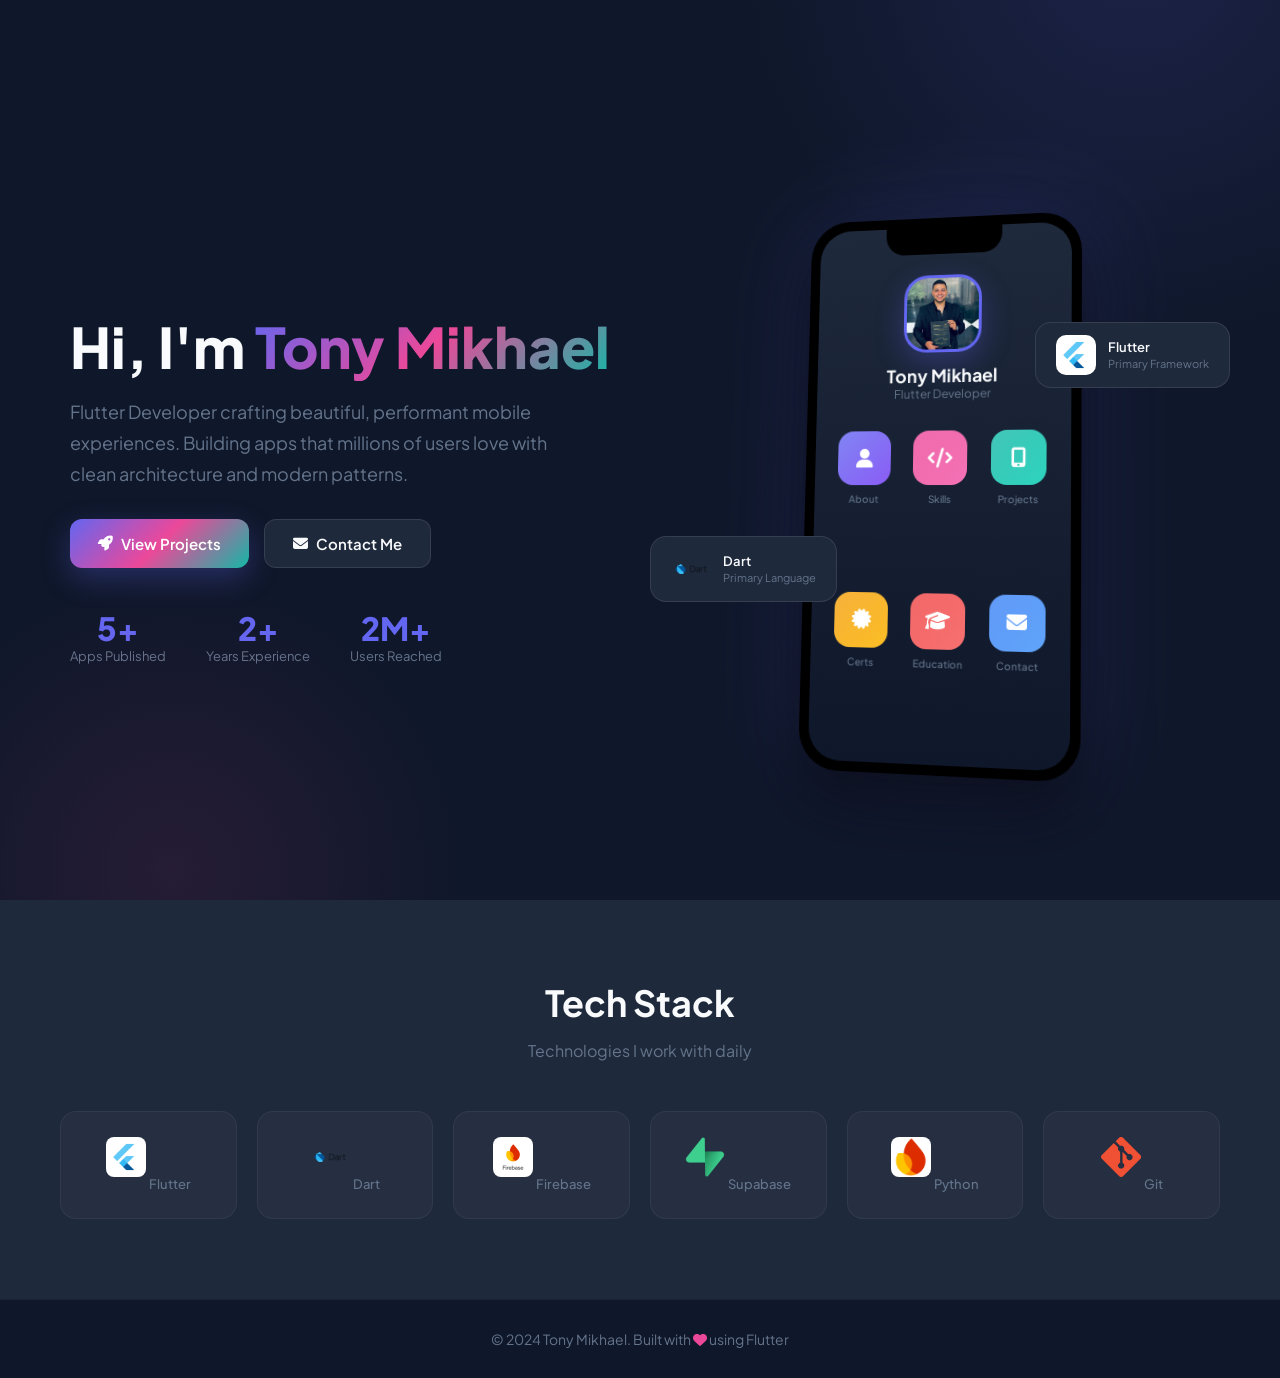
==== index.html @ 9cd6986a "redesign the portfilio" ====
<!DOCTYPE html>
<html lang="en">

<head>
  <meta charset="UTF-8">
  <meta name="viewport" content="width=device-width, initial-scale=1.0">
  <title>Tony Mikhael | Flutter Developer</title>
  <link href="https://fonts.googleapis.com/css2?family=Plus+Jakarta+Sans:wght@300;400;500;600;700;800&display=swap"
    rel="stylesheet">
  <link rel="stylesheet" href="https://cdnjs.cloudflare.com/ajax/libs/font-awesome/6.5.1/css/all.min.css">
  <style>
    :root {
      --primary: #6366F1;
      --primary-dark: #4F46E5;
      --secondary: #EC4899;
      --accent: #14B8A6;
      --dark: #0F172A;
      --dark-light: #1E293B;
      --gray: #64748B;
      --light: #F8FAFC;
      --gradient: linear-gradient(135deg, #6366F1 0%, #EC4899 50%, #14B8A6 100%);
    }

    * {
      margin: 0;
      padding: 0;
      box-sizing: border-box;
    }

    body {
      font-family: 'Plus Jakarta Sans', sans-serif;
      background: var(--dark);
      color: var(--light);
      min-height: 100vh;
      overflow-x: hidden;
    }

    .container {
      max-width: 1200px;
      margin: 0 auto;
      padding: 0 20px;
    }

    /* Header - Completely hidden */
    header {
      display: none;
    }

    .hero {
      padding-top: 40px;
      min-height: 100vh;
    }

    header .container {
      display: flex;
      justify-content: space-between;
      align-items: center;
    }

    .logo {
      font-size: 20px;
      font-weight: 800;
      background: var(--gradient);
      -webkit-background-clip: text;
      -webkit-text-fill-color: transparent;
      background-clip: text;
    }

    nav {
      display: flex;
      gap: 30px;
    }

    nav a {
      color: var(--gray);
      text-decoration: none;
      font-weight: 500;
      font-size: 14px;
      transition: color 0.3s;
      padding: 8px 0;
      position: relative;
    }

    nav a::after {
      content: '';
      position: absolute;
      bottom: 0;
      left: 0;
      width: 0;
      height: 2px;
      background: var(--gradient);
      transition: width 0.3s;
    }

    nav a:hover,
    nav a.active {
      color: var(--light);
    }

    nav a:hover::after,
    nav a.active::after {
      width: 100%;
    }

    /* Hero Section */
    .hero {
      min-height: 100vh;
      display: flex;
      align-items: center;
      padding-top: 80px;
      position: relative;
      overflow: hidden;
    }

    .hero::before {
      content: '';
      position: absolute;
      top: -50%;
      right: -20%;
      width: 800px;
      height: 800px;
      background: radial-gradient(circle, rgba(99, 102, 241, 0.15) 0%, transparent 70%);
      border-radius: 50%;
    }

    .hero::after {
      content: '';
      position: absolute;
      bottom: -30%;
      left: -10%;
      width: 600px;
      height: 600px;
      background: radial-gradient(circle, rgba(236, 72, 153, 0.1) 0%, transparent 70%);
      border-radius: 50%;
    }

    .hero-content {
      display: grid;
      grid-template-columns: 1fr 1fr;
      gap: 60px;
      align-items: center;
    }

    /* Desktop: side by side layout */
    @media (min-width: 1025px) {
      .hero-content {
        grid-template-columns: 1fr 1fr;
      }
    }

    /* Mobile/Tablet: stacked layout */
    @media (max-width: 1024px) {
      .hero-content {
        grid-template-columns: 1fr;
        text-align: center;
      }

      .hero-text p {
        margin: 0 auto 30px;
      }

      .hero-buttons {
        justify-content: center;
      }

      .hero-stats {
        justify-content: center;
      }

      .hero-text h1 {
        font-size: 28px;
      }

      .hero-text p {
        font-size: 14px;
      }

      .tech-grid {
        grid-template-columns: repeat(3, 1fr);
        gap: 10px;
      }

      .tech-item {
        padding: 15px;
      }

      .tech-item img {
        width: 30px !important;
        height: 30px !important;
      }

      .tech-item i {
        font-size: 24px;
      }

      .tech-item span {
        font-size: 11px;
      }

      .hero-phone {
        margin-top: 30px;
        display: flex;
        justify-content: center;
      }

      .phone-mockup {
        width: 220px;
        height: 440px;
        border-radius: 30px;
        transform: none;
      }

      .phone-screen {
        border-radius: 22px;
      }

      .phone-avatar {
        width: 55px;
        height: 55px;
        border-radius: 16px;
      }

      .phone-name {
        font-size: 14px;
      }

      .phone-title {
        font-size: 10px;
      }

      .app-icon {
        width: 45px;
        height: 45px;
        font-size: 16px;
        border-radius: 12px;
      }

      .app-label {
        font-size: 9px;
      }

      .hero-stats {
        gap: 15px;
      }

      .stat-number {
        font-size: 20px;
      }

      .stat-label {
        font-size: 10px;
      }
    }

    /* Extra small screens */
    @media (max-width: 480px) {
      .tech-grid {
        grid-template-columns: repeat(2, 1fr);
        gap: 8px;
      }

      .tech-item {
        padding: 10px;
      }

      .tech-item img {
        width: 25px !important;
        height: 25px !important;
      }

      .tech-item span {
        font-size: 10px;
      }
    }

    .hero-text h1 {
      font-size: 56px;
      font-weight: 800;
      line-height: 1.1;
      margin-bottom: 20px;
    }

    .hero-text h1 span {
      background: var(--gradient);
      -webkit-background-clip: text;
      -webkit-text-fill-color: transparent;
      background-clip: text;
    }

    .hero-text p {
      font-size: 18px;
      color: var(--gray);
      line-height: 1.7;
      margin-bottom: 30px;
      max-width: 500px;
    }

    .hero-buttons {
      display: flex;
      gap: 15px;
      margin-bottom: 40px;
    }

    .btn {
      padding: 14px 28px;
      border-radius: 12px;
      font-weight: 600;
      font-size: 15px;
      text-decoration: none;
      transition: all 0.3s;
      display: inline-flex;
      align-items: center;
      gap: 8px;
    }

    .btn-primary {
      background: var(--gradient);
      color: white;
      box-shadow: 0 10px 30px rgba(99, 102, 241, 0.3);
    }

    .btn-primary:hover {
      transform: translateY(-2px);
      box-shadow: 0 15px 40px rgba(99, 102, 241, 0.4);
    }

    .btn-secondary {
      background: var(--dark-light);
      color: var(--light);
      border: 1px solid rgba(255, 255, 255, 0.1);
    }

    .btn-secondary:hover {
      border-color: var(--primary);
    }

    .hero-stats {
      display: flex;
      gap: 40px;
    }

    .stat {
      text-align: center;
    }

    .stat-number {
      font-size: 32px;
      font-weight: 800;
      color: var(--primary);
    }

    .stat-label {
      font-size: 13px;
      color: var(--gray);
    }

    /* Phone Preview - show on all screens */
    .hero-phone {
      display: flex;
      justify-content: center;
      align-items: center;
      position: relative;
    }

    .phone-mockup {
      width: 280px;
      height: 560px;
      background: #000;
      border-radius: 40px;
      padding: 10px;
      box-shadow: 0 30px 60px rgba(0, 0, 0, 0.5), 0 0 100px rgba(99, 102, 241, 0.2);
      position: relative;
      transform: perspective(1000px) rotateY(-10deg) rotateX(5deg);
      transition: transform 0.5s;
      z-index: 10;
    }

    .phone-mockup:hover {
      transform: perspective(1000px) rotateY(0deg) rotateX(0deg);
    }

    .phone-screen {
      width: 100%;
      height: 100%;
      background: linear-gradient(180deg, #1E293B 0%, #0F172A 100%);
      border-radius: 32px;
      overflow: hidden;
      position: relative;
    }

    .phone-notch {
      position: absolute;
      top: 0;
      left: 50%;
      transform: translateX(-50%);
      width: 120px;
      height: 28px;
      background: #000;
      border-radius: 0 0 20px 20px;
      z-index: 10;
    }

    .phone-content {
      padding: 50px 20px 20px;
      height: 100%;
      display: flex;
      flex-direction: column;
    }

    .phone-profile {
      text-align: center;
      margin-bottom: 30px;
    }

    .phone-avatar {
      width: 80px;
      height: 80px;
      border-radius: 24px;
      background: url('assets/tony.jpg') center/cover;
      margin: 0 auto 12px;
      border: 3px solid var(--primary);
      box-shadow: 0 10px 30px rgba(99, 102, 241, 0.3);
    }

    .phone-name {
      font-size: 18px;
      font-weight: 700;
    }

    .phone-title {
      font-size: 12px;
      color: var(--gray);
    }

    .phone-apps {
      display: grid;
      grid-template-columns: repeat(3, 1fr);
      gap: 15px;
      flex: 1;
    }

    .phone-app {
      display: flex;
      flex-direction: column;
      align-items: center;
      gap: 8px;
      cursor: pointer;
      transition: transform 0.2s;
      text-decoration: none;
      touch-action: manipulation;
      -webkit-tap-highlight-color: transparent;
    }

    .phone-app:hover {
      transform: scale(1.1);
    }

    .phone-app:active {
      transform: scale(0.9);
    }

    .app-icon {
      width: 55px;
      height: 55px;
      border-radius: 16px;
      display: flex;
      align-items: center;
      justify-content: center;
      font-size: 20px;
      color: white;
      position: relative;
    }

    .app-icon::after {
      content: '';
      position: absolute;
      inset: 0;
      border-radius: 16px;
      background: linear-gradient(135deg, rgba(255, 255, 255, 0.2) 0%, transparent 100%);
    }

    .app-icon.about {
      background: linear-gradient(135deg, #6366F1, #8B5CF6);
    }

    .app-icon.skills {
      background: linear-gradient(135deg, #EC4899, #F472B6);
    }

    .app-icon.projects {
      background: linear-gradient(135deg, #14B8A6, #2DD4BF);
    }

    .app-icon.certs {
      background: linear-gradient(135deg, #F59E0B, #FBBF24);
    }

    .app-icon.education {
      background: linear-gradient(135deg, #EF4444, #F87171);
    }

    .app-icon.contact {
      background: linear-gradient(135deg, #3B82F6, #60A5FA);
    }

    .app-label {
      font-size: 10px;
      color: var(--gray);
      font-weight: 500;
    }

    /* Floating Elements */
    .float-element {
      position: absolute;
      background: var(--dark-light);
      border: 1px solid rgba(255, 255, 255, 0.1);
      border-radius: 16px;
      padding: 12px 20px;
      display: flex;
      align-items: center;
      gap: 12px;
      animation: float 3s ease-in-out infinite;
      z-index: 20;
    }

    .float-1 {
      top: 20%;
      right: -20px;
      animation-delay: 0s;
    }

    .float-2 {
      bottom: 30%;
      left: -20px;
      animation-delay: 1s;
    }

    .float-icon {
      width: 40px;
      height: 40px;
      border-radius: 10px;
      display: flex;
      align-items: center;
      justify-content: center;
      font-size: 18px;
    }

    .float-icon.flutter {
      background: linear-gradient(135deg, #02569B, #0175C2);
    }

    .float-icon.dart {
      background: linear-gradient(135deg, #0175C2, #13B9FD);
    }

    .float-text {
      font-size: 13px;
    }

    .float-text strong {
      display: block;
      font-weight: 600;
    }

    .float-text span {
      font-size: 11px;
      color: var(--gray);
    }

    @keyframes float {

      0%,
      100% {
        transform: translateY(0);
      }

      50% {
        transform: translateY(-10px);
      }
    }

    /* Tech Stack Section */
    .tech-stack {
      padding: 80px 0;
      background: var(--dark-light);
    }

    .section-header {
      text-align: center;
      margin-bottom: 50px;
    }

    .section-header h2 {
      font-size: 36px;
      font-weight: 700;
      margin-bottom: 15px;
    }

    .section-header p {
      color: var(--gray);
      font-size: 16px;
    }

    .tech-grid {
      display: grid;
      grid-template-columns: repeat(6, 1fr);
      gap: 20px;
    }

    /* Responsive tech grid */
    @media (max-width: 1024px) {
      .tech-grid {
        grid-template-columns: repeat(3, 1fr);
        gap: 15px;
      }
    }

    @media (max-width: 480px) {
      .tech-grid {
        grid-template-columns: repeat(2, 1fr);
        gap: 10px;
      }
    }

    .tech-item {
      background: rgba(255, 255, 255, 0.03);
      border: 1px solid rgba(255, 255, 255, 0.05);
      border-radius: 16px;
      padding: 25px;
      text-align: center;
      transition: all 0.3s;
    }

    .tech-item:hover {
      background: rgba(255, 255, 255, 0.08);
      transform: translateY(-5px);
      border-color: var(--primary);
    }

    .tech-item i {
      font-size: 36px;
      margin-bottom: 12px;
    }

    .tech-item span {
      font-size: 13px;
      font-weight: 500;
      color: var(--gray);
    }

    .tech-item .fa-flutter {
      color: #02569B;
    }

    .tech-item .fa-dart {
      color: #0175C2;
    }

    .tech-item .fa-fire {
      color: #FFA000;
    }

    .tech-item .fa-python {
      color: #3776AB;
    }

    .tech-item .fa-node {
      color: #339933;
    }

    .tech-item .fa-database {
      color: #3ECF8E;
    }

    /* Footer */
    footer {
      padding: 30px 0;
      border-top: 1px solid rgba(255, 255, 255, 0.05);
      text-align: center;
    }

    footer p {
      color: var(--gray);
      font-size: 14px;
    }

    footer a {
      color: var(--primary);
      text-decoration: none;
    }
  </style>
</head>

<body>

  <section class="hero" id="home">
    <div class="container">
      <div class="hero-content">
        <div class="hero-text">
          <h1>Hi, I'm <span>Tony Mikhael</span></h1>
          <p>Flutter Developer crafting beautiful, performant mobile experiences. Building apps that millions of users
            love with clean architecture and modern patterns.</p>
          <div class="hero-buttons">
            <a href="projects.html" class="btn btn-primary">
              <i class="fas fa-rocket"></i> View Projects
            </a>
            <a href="contact.html" class="btn btn-secondary">
              <i class="fas fa-envelope"></i> Contact Me
            </a>
          </div>
          <div class="hero-stats">
            <div class="stat">
              <div class="stat-number">5+</div>
              <div class="stat-label">Apps Published</div>
            </div>
            <div class="stat">
              <div class="stat-number">2+</div>
              <div class="stat-label">Years Experience</div>
            </div>
            <div class="stat">
              <div class="stat-number">2M+</div>
              <div class="stat-label">Users Reached</div>
            </div>
          </div>
        </div>

        <div class="hero-phone">
          <div class="phone-mockup">
            <div class="phone-screen">
              <div class="phone-notch"></div>
              <div class="phone-content">
                <div class="phone-profile">
                  <div class="phone-avatar"></div>
                  <div class="phone-name">Tony Mikhael</div>
                  <div class="phone-title">Flutter Developer</div>
                </div>
                <div class="phone-apps">
                  <a href="about.html" class="phone-app">
                    <div class="app-icon about"><i class="fas fa-user"></i></div>
                    <span class="app-label">About</span>
                  </a>
                  <a href="skills.html" class="phone-app">
                    <div class="app-icon skills"><i class="fas fa-code"></i></div>
                    <span class="app-label">Skills</span>
                  </a>
                  <a href="projects.html" class="phone-app">
                    <div class="app-icon projects"><i class="fas fa-mobile-alt"></i></div>
                    <span class="app-label">Projects</span>
                  </a>
                  <a href="certifications.html" class="phone-app">
                    <div class="app-icon certs"><i class="fas fa-certificate"></i></div>
                    <span class="app-label">Certs</span>
                  </a>
                  <a href="education.html" class="phone-app">
                    <div class="app-icon education"><i class="fas fa-graduation-cap"></i></div>
                    <span class="app-label">Education</span>
                  </a>
                  <a href="contact.html" class="phone-app">
                    <div class="app-icon contact"><i class="fas fa-envelope"></i></div>
                    <span class="app-label">Contact</span>
                  </a>
                </div>
              </div>
            </div>
          </div>

          <div class="float-element float-1">
            <img src="assets/flutter.jpg" alt="Flutter" style="width: 40px; height: 40px; border-radius: 10px; object-fit: contain;">
            <div class="float-text">
              <strong>Flutter</strong>
              <span>Primary Framework</span>
            </div>
          </div>

          <div class="float-element float-2">
            <img src="assets/dart.png" alt="Dart" style="width: 40px; height: 40px; border-radius: 10px; object-fit: contain;">
            <div class="float-text">
              <strong>Dart</strong>
              <span>Primary Language</span>
            </div>
          </div>
        </div>
      </div>
    </div>
  </section>

  <section class="tech-stack" id="skills">
    <div class="container">
      <div class="section-header">
        <h2>Tech Stack</h2>
        <p>Technologies I work with daily</p>
      </div>
      <div class="tech-grid">
        <div class="tech-item">
          <img src="assets/flutter.jpg" alt="Flutter" style="width: 40px; height: 40px; margin-bottom: 12px; border-radius: 8px; object-fit: contain;">
          <span>Flutter</span>
        </div>
        <div class="tech-item">
          <img src="assets/dart.png" alt="Dart" style="width: 40px; height: 40px; margin-bottom: 12px; border-radius: 8px; object-fit: contain;">
          <span>Dart</span>
        </div>
        <div class="tech-item">
          <img src="assets/firebase.png" alt="Firebase" style="width: 40px; height: 40px; margin-bottom: 12px; border-radius: 8px; object-fit: contain;">
          <span>Firebase</span>
        </div>
        <div class="tech-item">
          <img src="assets/supabase.png" alt="Supabase" style="width: 40px; height: 40px; margin-bottom: 12px; border-radius: 8px; object-fit: contain;">
          <span>Supabase</span>
        </div>
        <div class="tech-item">
          <img src="assets/images.png" alt="Python" style="width: 40px; height: 40px; margin-bottom: 12px; border-radius: 8px; object-fit: contain;">
          <span>Python</span>
        </div>
        <div class="tech-item">
          <img src="assets/git.png" alt="Git" style="width: 40px; height: 40px; margin-bottom: 12px; border-radius: 8px; object-fit: contain;">
          <span>Git</span>
        </div>
      </div>
    </div>
  </section>

  <footer>
    <div class="container">
      <p>© 2024 Tony Mikhael. Built with <i class="fas fa-heart" style="color: var(--secondary);"></i> using Flutter</p>
    </div>
  </footer>

  <script>
    // Smooth scroll for nav links
    document.querySelectorAll('nav a').forEach(link => {
      link.addEventListener('click', function (e) {
        e.preventDefault();
        const target = document.querySelector(this.getAttribute('href'));
        if (target) {
          target.scrollIntoView({ behavior: 'smooth', block: 'start' });
        }
      });
    });

    // Update active nav on scroll
    const sections = document.querySelectorAll('section[id]');
    window.addEventListener('scroll', () => {
      let current = '';
      sections.forEach(section => {
        const sectionTop = section.offsetTop;
        if (scrollY >= sectionTop - 100) {
          current = section.getAttribute('id');
        }
      });
      document.querySelectorAll('nav a').forEach(link => {
        link.classList.remove('active');
        if (link.getAttribute('href') === '#' + current) {
          link.classList.add('active');
        }
      });
    });

    // Mobile Navigation
    const menuToggle = document.querySelector('.menu-toggle');
    const mobileNav = document.getElementById('mobileNav');
    const mobileNavClose = document.getElementById('mobileNavClose');
    const mobileNavLinks = document.querySelectorAll('.mobile-nav a');

    menuToggle.addEventListener('click', () => {
      mobileNav.classList.add('active');
      document.body.style.overflow = 'hidden';
    });

    mobileNavClose.addEventListener('click', () => {
      mobileNav.classList.remove('active');
      document.body.style.overflow = '';
    });

    mobileNavLinks.forEach(link => {
      link.addEventListener('click', () => {
        mobileNav.classList.remove('active');
        document.body.style.overflow = '';
      });
    });
  </script>
</body>

</html>
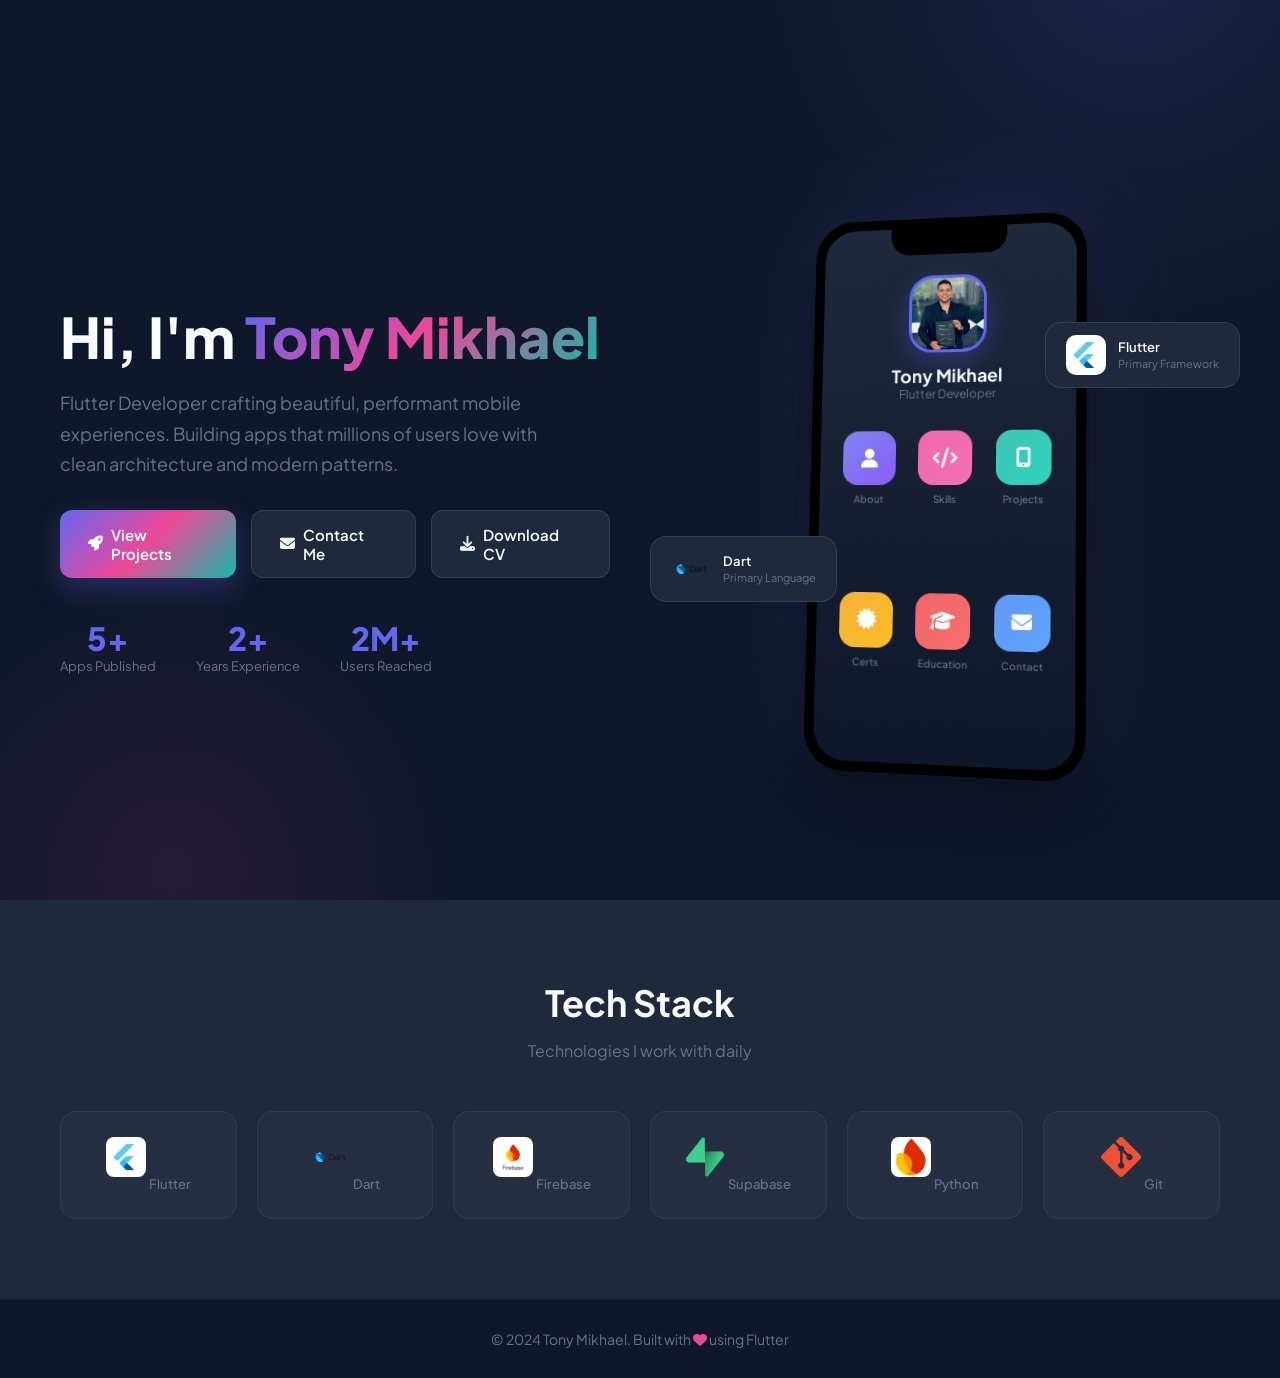
==== commit a8468003: "feat: add Min Wayn project, update CV, and improve layout formatting across pages" ====
--- a/index.html
+++ b/index.html
@@ -706,6 +706,9 @@
             </a>
             <a href="contact.html" class="btn btn-secondary">
               <i class="fas fa-envelope"></i> Contact Me
+            </a>
+            <a href="assets/Tony_mikhael_cv_may2026.pdf" class="btn btn-secondary" download>
+              <i class="fas fa-download"></i> Download CV
             </a>
           </div>
           <div class="hero-stats">
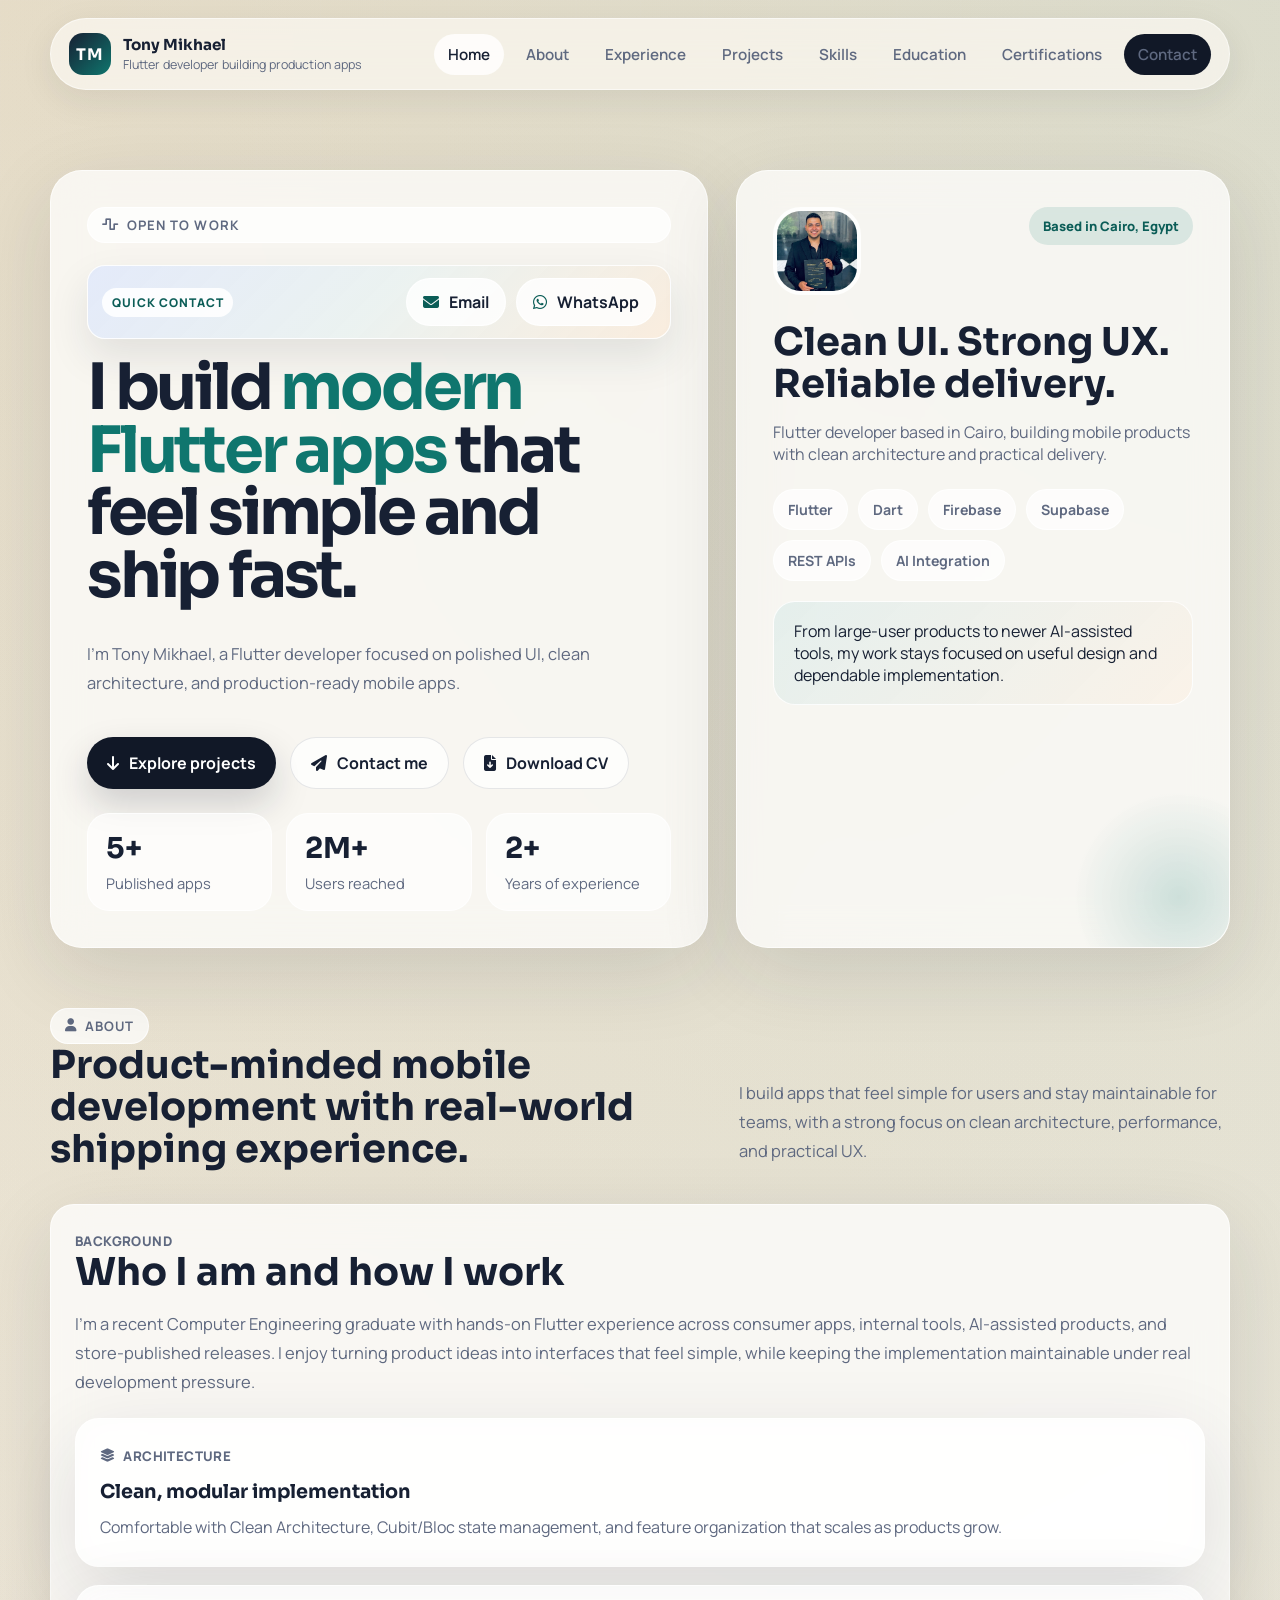
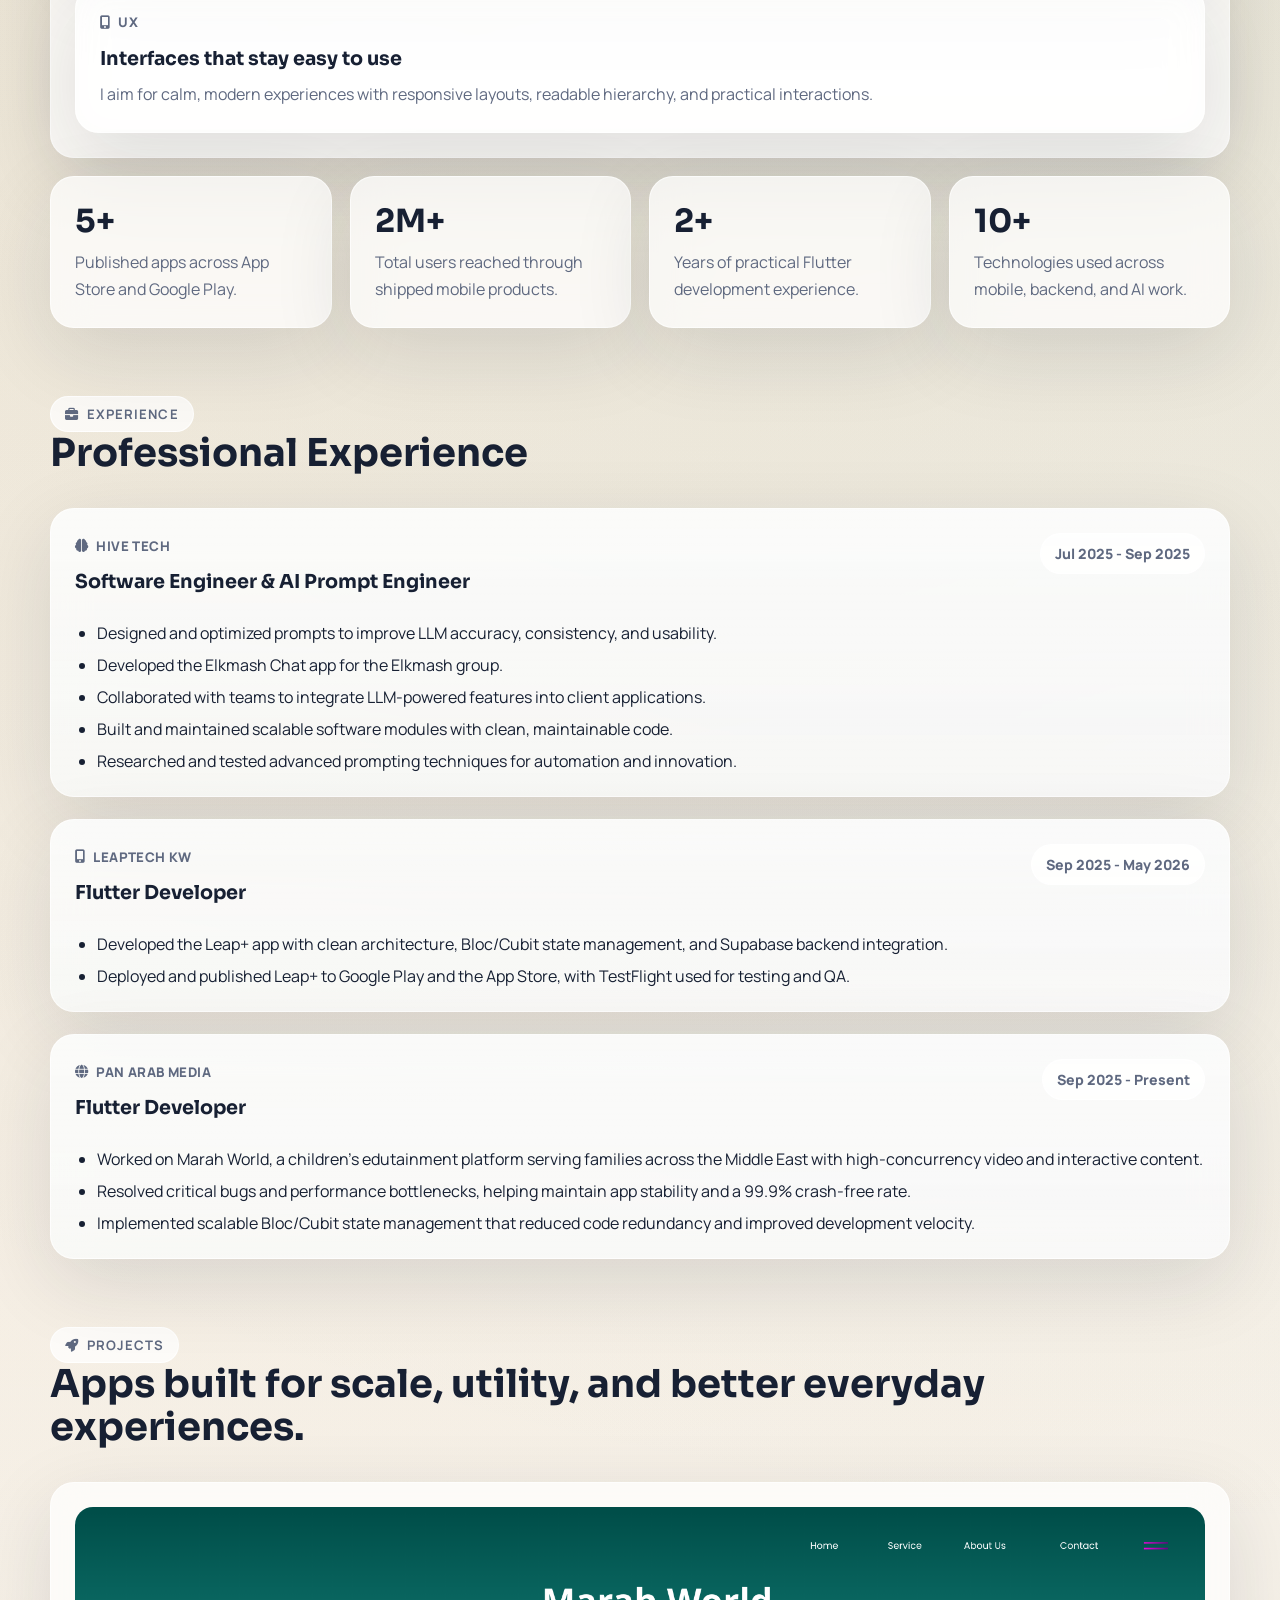
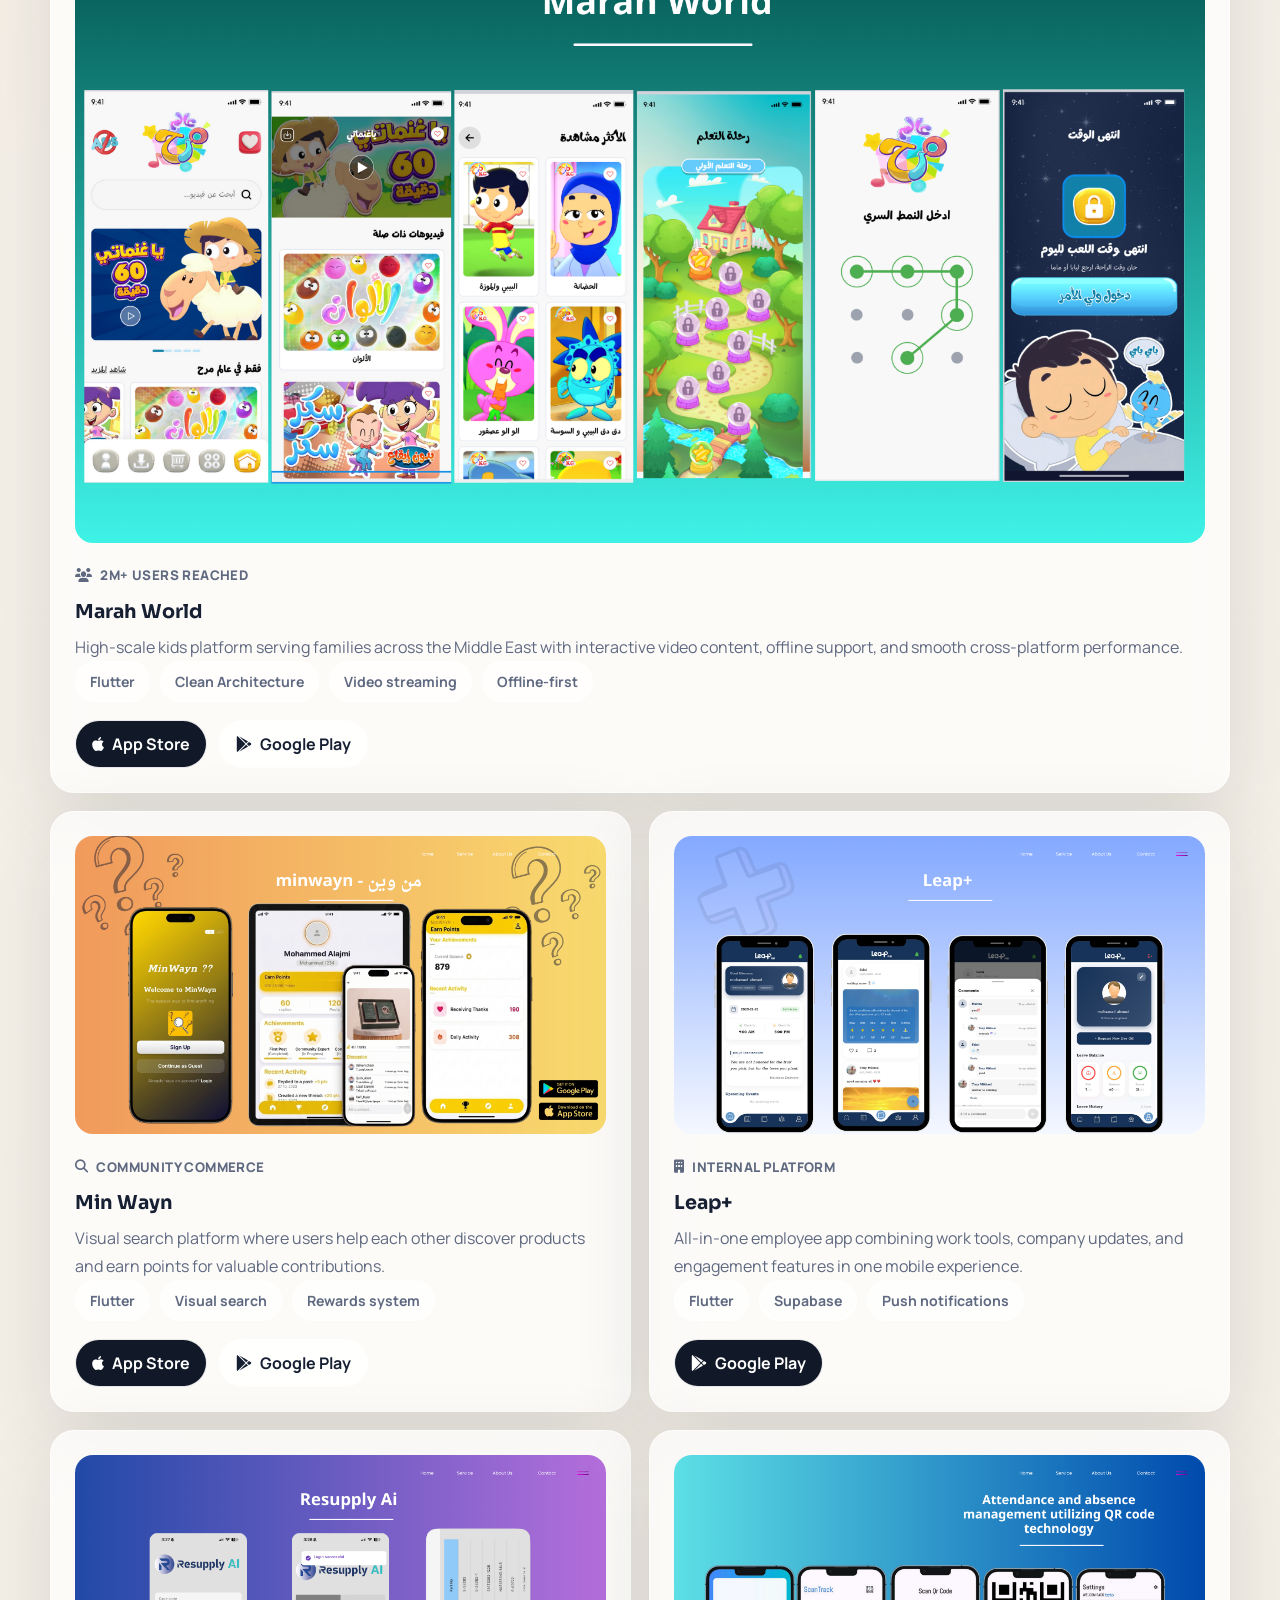
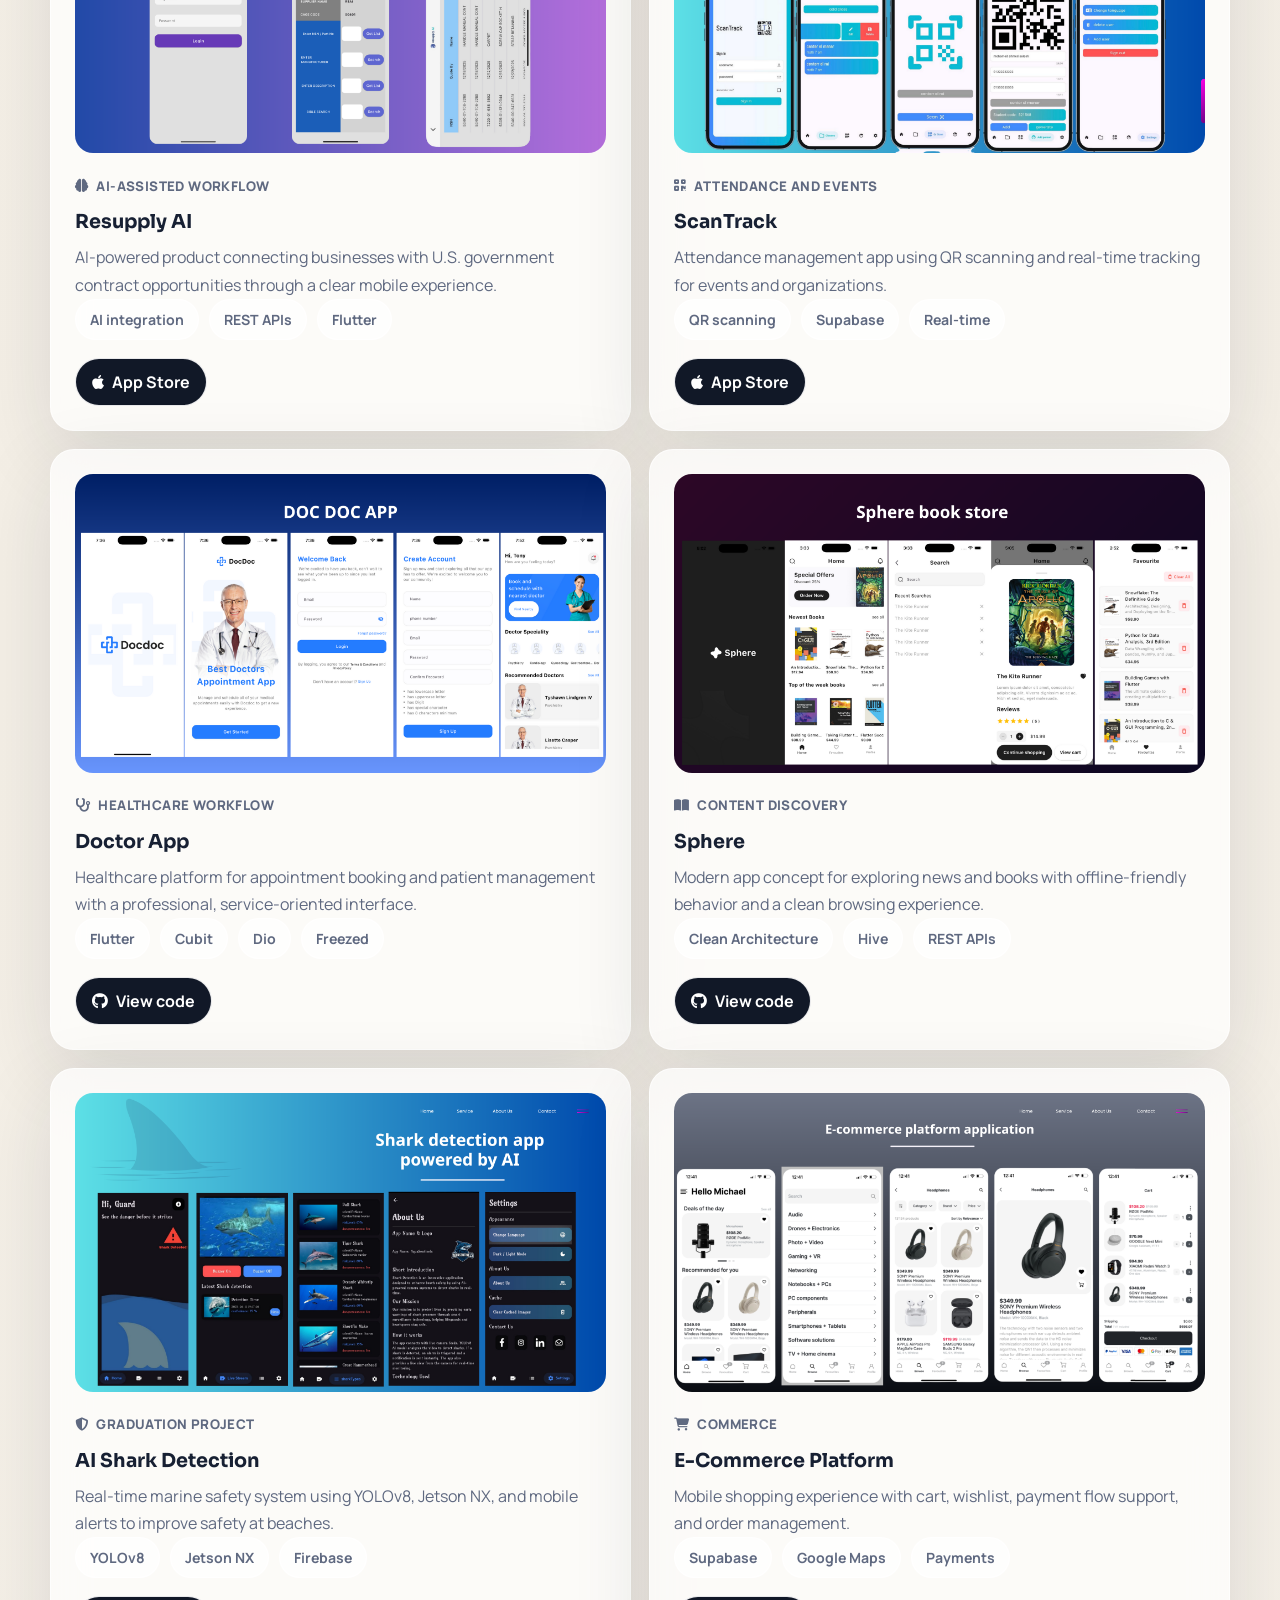
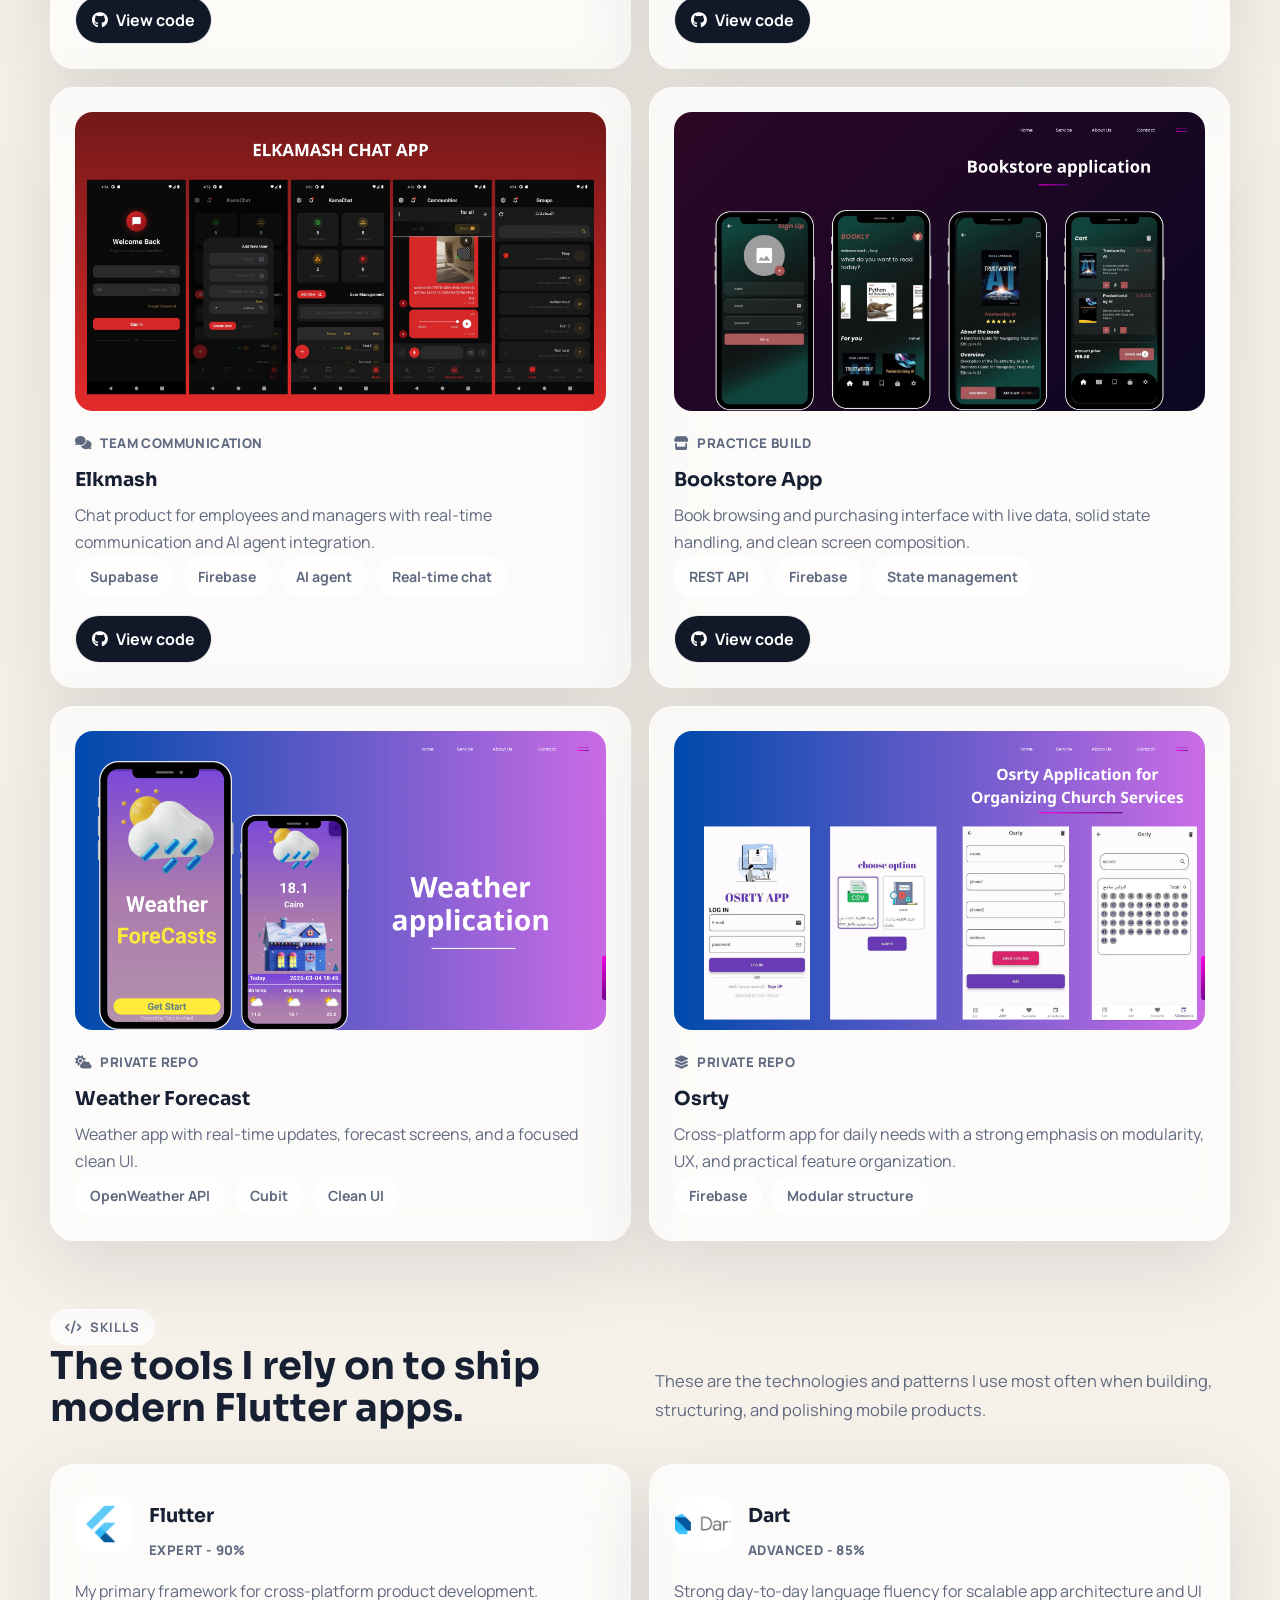
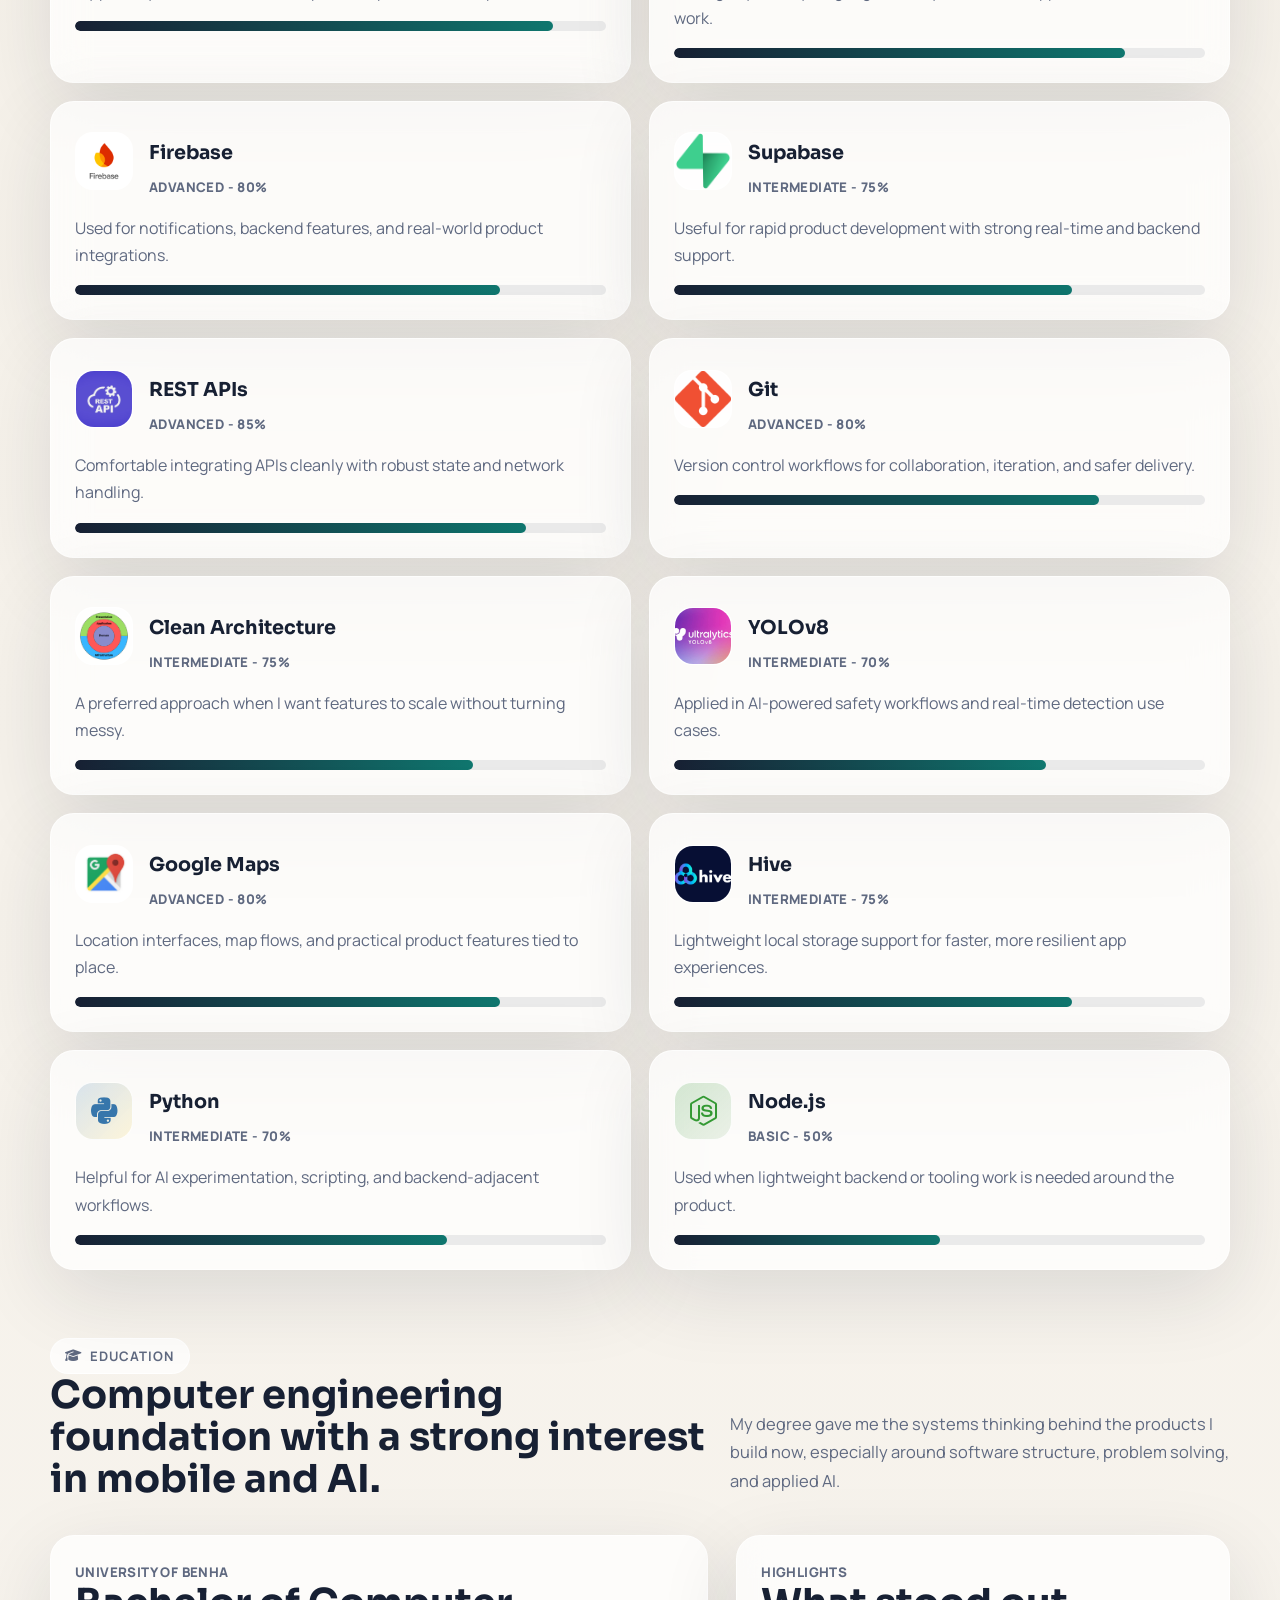
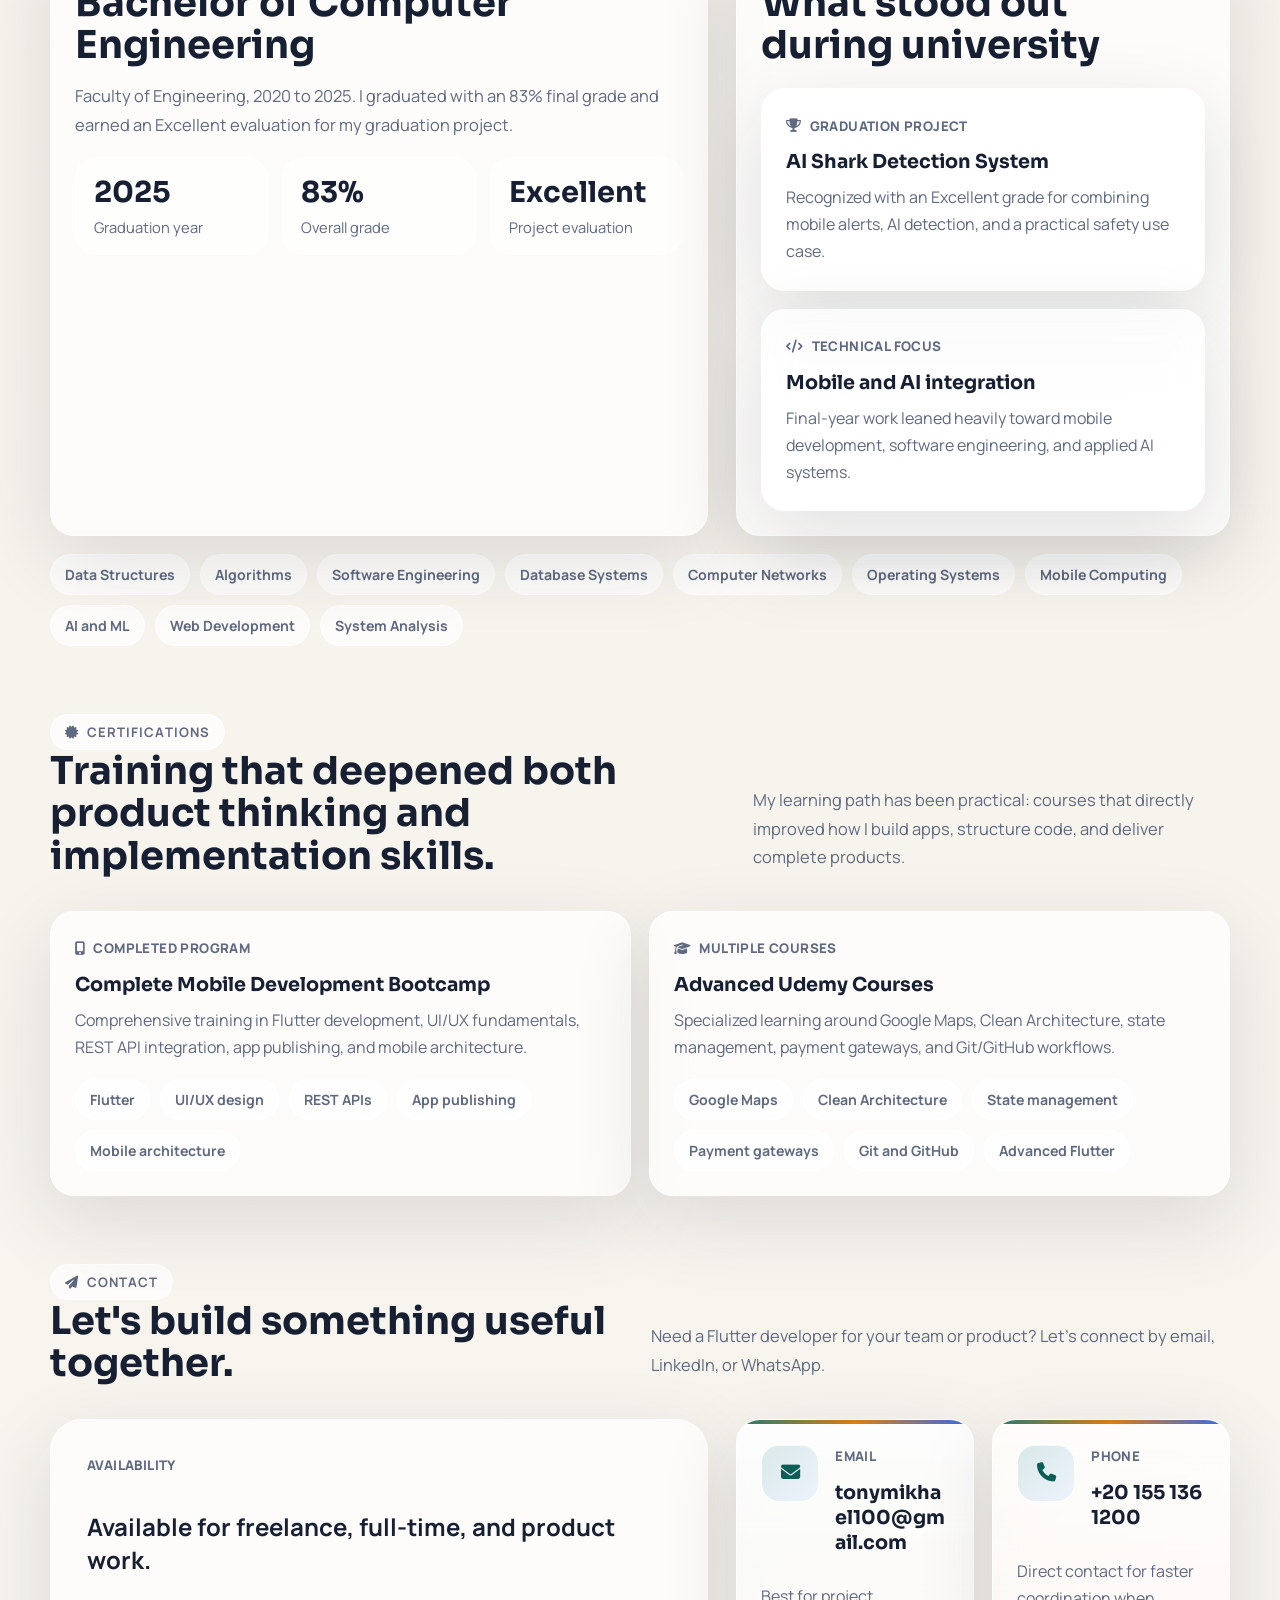
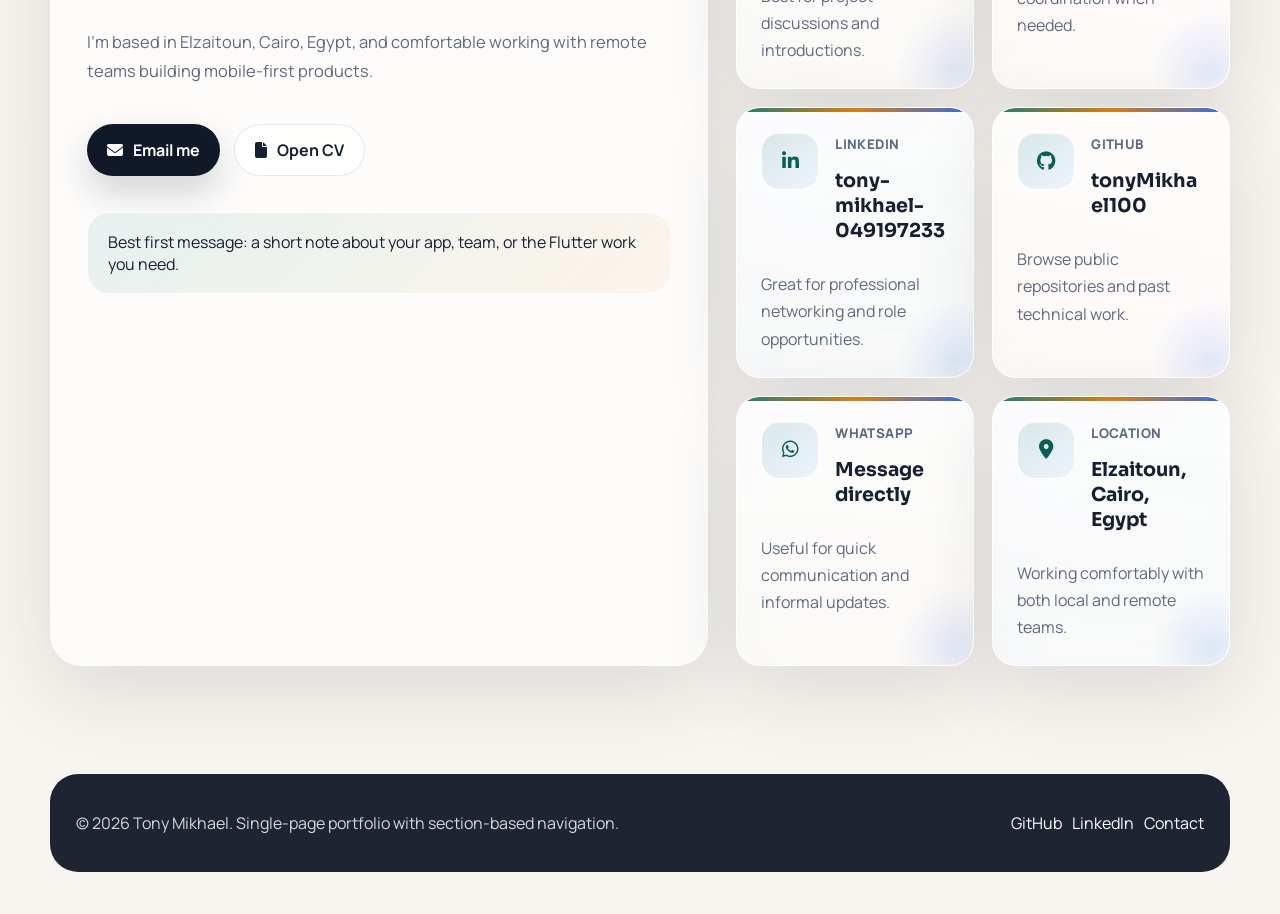
==== commit 755b89dc: "new version of cv 5/6/2026" ====
--- a/index.html
+++ b/index.html
@@ -5,882 +5,773 @@
   <meta charset="UTF-8">
   <meta name="viewport" content="width=device-width, initial-scale=1.0">
   <title>Tony Mikhael | Flutter Developer</title>
-  <link href="https://fonts.googleapis.com/css2?family=Plus+Jakarta+Sans:wght@300;400;500;600;700;800&display=swap"
-    rel="stylesheet">
+  <link rel="preconnect" href="https://fonts.googleapis.com">
+  <link rel="preconnect" href="https://fonts.gstatic.com" crossorigin>
+  <link href="https://fonts.googleapis.com/css2?family=Manrope:wght@400;500;600;700;800&amp;family=Sora:wght@600;700;800&amp;display=swap" rel="stylesheet">
   <link rel="stylesheet" href="https://cdnjs.cloudflare.com/ajax/libs/font-awesome/6.5.1/css/all.min.css">
-  <style>
-    :root {
-      --primary: #6366F1;
-      --primary-dark: #4F46E5;
-      --secondary: #EC4899;
-      --accent: #14B8A6;
-      --dark: #0F172A;
-      --dark-light: #1E293B;
-      --gray: #64748B;
-      --light: #F8FAFC;
-      --gradient: linear-gradient(135deg, #6366F1 0%, #EC4899 50%, #14B8A6 100%);
-    }
-
-    * {
-      margin: 0;
-      padding: 0;
-      box-sizing: border-box;
-    }
-
-    body {
-      font-family: 'Plus Jakarta Sans', sans-serif;
-      background: var(--dark);
-      color: var(--light);
-      min-height: 100vh;
-      overflow-x: hidden;
-    }
-
-    .container {
-      max-width: 1200px;
-      margin: 0 auto;
-      padding: 0 20px;
-    }
-
-    /* Header - Completely hidden */
-    header {
-      display: none;
-    }
-
-    .hero {
-      padding-top: 40px;
-      min-height: 100vh;
-    }
-
-    header .container {
-      display: flex;
-      justify-content: space-between;
-      align-items: center;
-    }
-
-    .logo {
-      font-size: 20px;
-      font-weight: 800;
-      background: var(--gradient);
-      -webkit-background-clip: text;
-      -webkit-text-fill-color: transparent;
-      background-clip: text;
-    }
-
-    nav {
-      display: flex;
-      gap: 30px;
-    }
-
-    nav a {
-      color: var(--gray);
-      text-decoration: none;
-      font-weight: 500;
-      font-size: 14px;
-      transition: color 0.3s;
-      padding: 8px 0;
-      position: relative;
-    }
-
-    nav a::after {
-      content: '';
-      position: absolute;
-      bottom: 0;
-      left: 0;
-      width: 0;
-      height: 2px;
-      background: var(--gradient);
-      transition: width 0.3s;
-    }
-
-    nav a:hover,
-    nav a.active {
-      color: var(--light);
-    }
-
-    nav a:hover::after,
-    nav a.active::after {
-      width: 100%;
-    }
-
-    /* Hero Section */
-    .hero {
-      min-height: 100vh;
-      display: flex;
-      align-items: center;
-      padding-top: 80px;
-      position: relative;
-      overflow: hidden;
-    }
-
-    .hero::before {
-      content: '';
-      position: absolute;
-      top: -50%;
-      right: -20%;
-      width: 800px;
-      height: 800px;
-      background: radial-gradient(circle, rgba(99, 102, 241, 0.15) 0%, transparent 70%);
-      border-radius: 50%;
-    }
-
-    .hero::after {
-      content: '';
-      position: absolute;
-      bottom: -30%;
-      left: -10%;
-      width: 600px;
-      height: 600px;
-      background: radial-gradient(circle, rgba(236, 72, 153, 0.1) 0%, transparent 70%);
-      border-radius: 50%;
-    }
-
-    .hero-content {
-      display: grid;
-      grid-template-columns: 1fr 1fr;
-      gap: 60px;
-      align-items: center;
-    }
-
-    /* Desktop: side by side layout */
-    @media (min-width: 1025px) {
-      .hero-content {
-        grid-template-columns: 1fr 1fr;
-      }
-    }
-
-    /* Mobile/Tablet: stacked layout */
-    @media (max-width: 1024px) {
-      .hero-content {
-        grid-template-columns: 1fr;
-        text-align: center;
-      }
-
-      .hero-text p {
-        margin: 0 auto 30px;
-      }
-
-      .hero-buttons {
-        justify-content: center;
-      }
-
-      .hero-stats {
-        justify-content: center;
-      }
-
-      .hero-text h1 {
-        font-size: 28px;
-      }
-
-      .hero-text p {
-        font-size: 14px;
-      }
-
-      .tech-grid {
-        grid-template-columns: repeat(3, 1fr);
-        gap: 10px;
-      }
-
-      .tech-item {
-        padding: 15px;
-      }
-
-      .tech-item img {
-        width: 30px !important;
-        height: 30px !important;
-      }
-
-      .tech-item i {
-        font-size: 24px;
-      }
-
-      .tech-item span {
-        font-size: 11px;
-      }
-
-      .hero-phone {
-        margin-top: 30px;
-        display: flex;
-        justify-content: center;
-      }
-
-      .phone-mockup {
-        width: 220px;
-        height: 440px;
-        border-radius: 30px;
-        transform: none;
-      }
-
-      .phone-screen {
-        border-radius: 22px;
-      }
-
-      .phone-avatar {
-        width: 55px;
-        height: 55px;
-        border-radius: 16px;
-      }
-
-      .phone-name {
-        font-size: 14px;
-      }
-
-      .phone-title {
-        font-size: 10px;
-      }
-
-      .app-icon {
-        width: 45px;
-        height: 45px;
-        font-size: 16px;
-        border-radius: 12px;
-      }
-
-      .app-label {
-        font-size: 9px;
-      }
-
-      .hero-stats {
-        gap: 15px;
-      }
-
-      .stat-number {
-        font-size: 20px;
-      }
-
-      .stat-label {
-        font-size: 10px;
-      }
-    }
-
-    /* Extra small screens */
-    @media (max-width: 480px) {
-      .tech-grid {
-        grid-template-columns: repeat(2, 1fr);
-        gap: 8px;
-      }
-
-      .tech-item {
-        padding: 10px;
-      }
-
-      .tech-item img {
-        width: 25px !important;
-        height: 25px !important;
-      }
-
-      .tech-item span {
-        font-size: 10px;
-      }
-    }
-
-    .hero-text h1 {
-      font-size: 56px;
-      font-weight: 800;
-      line-height: 1.1;
-      margin-bottom: 20px;
-    }
-
-    .hero-text h1 span {
-      background: var(--gradient);
-      -webkit-background-clip: text;
-      -webkit-text-fill-color: transparent;
-      background-clip: text;
-    }
-
-    .hero-text p {
-      font-size: 18px;
-      color: var(--gray);
-      line-height: 1.7;
-      margin-bottom: 30px;
-      max-width: 500px;
-    }
-
-    .hero-buttons {
-      display: flex;
-      gap: 15px;
-      margin-bottom: 40px;
-    }
-
-    .btn {
-      padding: 14px 28px;
-      border-radius: 12px;
-      font-weight: 600;
-      font-size: 15px;
-      text-decoration: none;
-      transition: all 0.3s;
-      display: inline-flex;
-      align-items: center;
-      gap: 8px;
-    }
-
-    .btn-primary {
-      background: var(--gradient);
-      color: white;
-      box-shadow: 0 10px 30px rgba(99, 102, 241, 0.3);
-    }
-
-    .btn-primary:hover {
-      transform: translateY(-2px);
-      box-shadow: 0 15px 40px rgba(99, 102, 241, 0.4);
-    }
-
-    .btn-secondary {
-      background: var(--dark-light);
-      color: var(--light);
-      border: 1px solid rgba(255, 255, 255, 0.1);
-    }
-
-    .btn-secondary:hover {
-      border-color: var(--primary);
-    }
-
-    .hero-stats {
-      display: flex;
-      gap: 40px;
-    }
-
-    .stat {
-      text-align: center;
-    }
-
-    .stat-number {
-      font-size: 32px;
-      font-weight: 800;
-      color: var(--primary);
-    }
-
-    .stat-label {
-      font-size: 13px;
-      color: var(--gray);
-    }
-
-    /* Phone Preview - show on all screens */
-    .hero-phone {
-      display: flex;
-      justify-content: center;
-      align-items: center;
-      position: relative;
-    }
-
-    .phone-mockup {
-      width: 280px;
-      height: 560px;
-      background: #000;
-      border-radius: 40px;
-      padding: 10px;
-      box-shadow: 0 30px 60px rgba(0, 0, 0, 0.5), 0 0 100px rgba(99, 102, 241, 0.2);
-      position: relative;
-      transform: perspective(1000px) rotateY(-10deg) rotateX(5deg);
-      transition: transform 0.5s;
-      z-index: 10;
-    }
-
-    .phone-mockup:hover {
-      transform: perspective(1000px) rotateY(0deg) rotateX(0deg);
-    }
-
-    .phone-screen {
-      width: 100%;
-      height: 100%;
-      background: linear-gradient(180deg, #1E293B 0%, #0F172A 100%);
-      border-radius: 32px;
-      overflow: hidden;
-      position: relative;
-    }
-
-    .phone-notch {
-      position: absolute;
-      top: 0;
-      left: 50%;
-      transform: translateX(-50%);
-      width: 120px;
-      height: 28px;
-      background: #000;
-      border-radius: 0 0 20px 20px;
-      z-index: 10;
-    }
-
-    .phone-content {
-      padding: 50px 20px 20px;
-      height: 100%;
-      display: flex;
-      flex-direction: column;
-    }
-
-    .phone-profile {
-      text-align: center;
-      margin-bottom: 30px;
-    }
-
-    .phone-avatar {
-      width: 80px;
-      height: 80px;
-      border-radius: 24px;
-      background: url('assets/tony.jpg') center/cover;
-      margin: 0 auto 12px;
-      border: 3px solid var(--primary);
-      box-shadow: 0 10px 30px rgba(99, 102, 241, 0.3);
-    }
-
-    .phone-name {
-      font-size: 18px;
-      font-weight: 700;
-    }
-
-    .phone-title {
-      font-size: 12px;
-      color: var(--gray);
-    }
-
-    .phone-apps {
-      display: grid;
-      grid-template-columns: repeat(3, 1fr);
-      gap: 15px;
-      flex: 1;
-    }
-
-    .phone-app {
-      display: flex;
-      flex-direction: column;
-      align-items: center;
-      gap: 8px;
-      cursor: pointer;
-      transition: transform 0.2s;
-      text-decoration: none;
-      touch-action: manipulation;
-      -webkit-tap-highlight-color: transparent;
-    }
-
-    .phone-app:hover {
-      transform: scale(1.1);
-    }
-
-    .phone-app:active {
-      transform: scale(0.9);
-    }
-
-    .app-icon {
-      width: 55px;
-      height: 55px;
-      border-radius: 16px;
-      display: flex;
-      align-items: center;
-      justify-content: center;
-      font-size: 20px;
-      color: white;
-      position: relative;
-    }
-
-    .app-icon::after {
-      content: '';
-      position: absolute;
-      inset: 0;
-      border-radius: 16px;
-      background: linear-gradient(135deg, rgba(255, 255, 255, 0.2) 0%, transparent 100%);
-    }
-
-    .app-icon.about {
-      background: linear-gradient(135deg, #6366F1, #8B5CF6);
-    }
-
-    .app-icon.skills {
-      background: linear-gradient(135deg, #EC4899, #F472B6);
-    }
-
-    .app-icon.projects {
-      background: linear-gradient(135deg, #14B8A6, #2DD4BF);
-    }
-
-    .app-icon.certs {
-      background: linear-gradient(135deg, #F59E0B, #FBBF24);
-    }
-
-    .app-icon.education {
-      background: linear-gradient(135deg, #EF4444, #F87171);
-    }
-
-    .app-icon.contact {
-      background: linear-gradient(135deg, #3B82F6, #60A5FA);
-    }
-
-    .app-label {
-      font-size: 10px;
-      color: var(--gray);
-      font-weight: 500;
-    }
-
-    /* Floating Elements */
-    .float-element {
-      position: absolute;
-      background: var(--dark-light);
-      border: 1px solid rgba(255, 255, 255, 0.1);
-      border-radius: 16px;
-      padding: 12px 20px;
-      display: flex;
-      align-items: center;
-      gap: 12px;
-      animation: float 3s ease-in-out infinite;
-      z-index: 20;
-    }
-
-    .float-1 {
-      top: 20%;
-      right: -20px;
-      animation-delay: 0s;
-    }
-
-    .float-2 {
-      bottom: 30%;
-      left: -20px;
-      animation-delay: 1s;
-    }
-
-    .float-icon {
-      width: 40px;
-      height: 40px;
-      border-radius: 10px;
-      display: flex;
-      align-items: center;
-      justify-content: center;
-      font-size: 18px;
-    }
-
-    .float-icon.flutter {
-      background: linear-gradient(135deg, #02569B, #0175C2);
-    }
-
-    .float-icon.dart {
-      background: linear-gradient(135deg, #0175C2, #13B9FD);
-    }
-
-    .float-text {
-      font-size: 13px;
-    }
-
-    .float-text strong {
-      display: block;
-      font-weight: 600;
-    }
-
-    .float-text span {
-      font-size: 11px;
-      color: var(--gray);
-    }
-
-    @keyframes float {
-
-      0%,
-      100% {
-        transform: translateY(0);
-      }
-
-      50% {
-        transform: translateY(-10px);
-      }
-    }
-
-    /* Tech Stack Section */
-    .tech-stack {
-      padding: 80px 0;
-      background: var(--dark-light);
-    }
-
-    .section-header {
-      text-align: center;
-      margin-bottom: 50px;
-    }
-
-    .section-header h2 {
-      font-size: 36px;
-      font-weight: 700;
-      margin-bottom: 15px;
-    }
-
-    .section-header p {
-      color: var(--gray);
-      font-size: 16px;
-    }
-
-    .tech-grid {
-      display: grid;
-      grid-template-columns: repeat(6, 1fr);
-      gap: 20px;
-    }
-
-    /* Responsive tech grid */
-    @media (max-width: 1024px) {
-      .tech-grid {
-        grid-template-columns: repeat(3, 1fr);
-        gap: 15px;
-      }
-    }
-
-    @media (max-width: 480px) {
-      .tech-grid {
-        grid-template-columns: repeat(2, 1fr);
-        gap: 10px;
-      }
-    }
-
-    .tech-item {
-      background: rgba(255, 255, 255, 0.03);
-      border: 1px solid rgba(255, 255, 255, 0.05);
-      border-radius: 16px;
-      padding: 25px;
-      text-align: center;
-      transition: all 0.3s;
-    }
-
-    .tech-item:hover {
-      background: rgba(255, 255, 255, 0.08);
-      transform: translateY(-5px);
-      border-color: var(--primary);
-    }
-
-    .tech-item i {
-      font-size: 36px;
-      margin-bottom: 12px;
-    }
-
-    .tech-item span {
-      font-size: 13px;
-      font-weight: 500;
-      color: var(--gray);
-    }
-
-    .tech-item .fa-flutter {
-      color: #02569B;
-    }
-
-    .tech-item .fa-dart {
-      color: #0175C2;
-    }
-
-    .tech-item .fa-fire {
-      color: #FFA000;
-    }
-
-    .tech-item .fa-python {
-      color: #3776AB;
-    }
-
-    .tech-item .fa-node {
-      color: #339933;
-    }
-
-    .tech-item .fa-database {
-      color: #3ECF8E;
-    }
-
-    /* Footer */
-    footer {
-      padding: 30px 0;
-      border-top: 1px solid rgba(255, 255, 255, 0.05);
-      text-align: center;
-    }
-
-    footer p {
-      color: var(--gray);
-      font-size: 14px;
-    }
-
-    footer a {
-      color: var(--primary);
-      text-decoration: none;
-    }
-  </style>
+  <link rel="stylesheet" href="assets/styles.css">
 </head>
 
 <body>
-
-  <section class="hero" id="home">
+  <header class="site-header">
     <div class="container">
-      <div class="hero-content">
-        <div class="hero-text">
-          <h1>Hi, I'm <span>Tony Mikhael</span></h1>
-          <p>Flutter Developer crafting beautiful, performant mobile experiences. Building apps that millions of users
-            love with clean architecture and modern patterns.</p>
-          <div class="hero-buttons">
-            <a href="projects.html" class="btn btn-primary">
-              <i class="fas fa-rocket"></i> View Projects
+      <a href="#home" class="brand">
+        <span class="brand-mark">TM</span>
+        <span class="brand-copy">
+          <span class="brand-title">Tony Mikhael</span>
+          <span class="brand-subtitle">Flutter developer building production apps</span>
+        </span>
+      </a>
+
+      <button class="menu-toggle" type="button" aria-label="Toggle navigation" aria-expanded="false" data-menu-toggle>
+        <i class="fas fa-bars"></i>
+      </button>
+
+      <nav class="site-nav" data-site-nav>
+        <a href="#home" class="active">Home</a>
+        <a href="#about">About</a>
+        <a href="#experience">Experience</a>
+        <a href="#projects">Projects</a>
+        <a href="#skills">Skills</a>
+        <a href="#education">Education</a>
+        <a href="#certifications">Certifications</a>
+        <a href="#contact" class="nav-cta">Contact</a>
+      </nav>
+    </div>
+  </header>
+
+  <main class="page">
+    <section class="hero section-anchor" id="home">
+      <div class="container hero-grid">
+        <div class="hero-copy">
+          <span class="eyebrow"><i class="fas fa-wave-square"></i> Open to work</span>
+          <div class="hero-contact-bar">
+            <span class="hero-contact-label">Quick Contact</span>
+            <div class="hero-contact-actions">
+              <a href="mailto:tonymikhael100@gmail.com" class="hero-contact-pill">
+                <i class="fas fa-envelope"></i>
+                <span>Email</span>
+              </a>
+              <a href="https://wa.me/201551361200" target="_blank" rel="noreferrer" class="hero-contact-pill">
+                <i class="fab fa-whatsapp"></i>
+                <span>WhatsApp</span>
+              </a>
+            </div>
+          </div>
+          <h1>I build <span class="highlight">modern Flutter apps</span> that feel simple and ship fast.</h1>
+          <p>
+            I'm Tony Mikhael, a Flutter developer focused on polished UI, clean architecture, and production-ready mobile apps.
+          </p>
+
+          <div class="button-row">
+            <a href="#projects" class="button"><i class="fas fa-arrow-down"></i> Explore projects</a>
+            <a href="#contact" class="ghost-button"><i class="fas fa-paper-plane"></i> Contact me</a>
+            <a href="assets/Tony_mikhael_cv_may2026.pdf" class="ghost-button" download><i class="fas fa-file-arrow-down"></i> Download CV</a>
+          </div>
+
+          <div class="metrics">
+            <div class="metric">
+              <strong>5+</strong>
+              <span>Published apps</span>
+            </div>
+            <div class="metric">
+              <strong>2M+</strong>
+              <span>Users reached</span>
+            </div>
+            <div class="metric">
+              <strong>2+</strong>
+              <span>Years of experience</span>
+            </div>
+          </div>
+        </div>
+
+        <aside class="showcase-card">
+          <div class="showcase-top">
+            <img src="assets/tony.jpg" alt="Tony Mikhael" class="avatar">
+            <span class="availability">Based in Cairo, Egypt</span>
+          </div>
+          <h2>Clean UI. Strong UX. Reliable delivery.</h2>
+          <p class="role-line">
+            Flutter developer based in Cairo, building mobile products with clean architecture and practical delivery.
+          </p>
+
+          <div class="signal-list" style="margin: 24px 0 18px;">
+            <span>Flutter</span>
+            <span>Dart</span>
+            <span>Firebase</span>
+            <span>Supabase</span>
+            <span>REST APIs</span>
+            <span>AI Integration</span>
+          </div>
+
+          <div class="contact-note">
+            From large-user products to newer AI-assisted tools, my work stays focused on useful design and dependable implementation.
+          </div>
+        </aside>
+      </div>
+    </section>
+
+    <section class="section section-anchor" id="about">
+      <div class="container">
+        <div class="section-header">
+          <div>
+            <span class="eyebrow"><i class="fas fa-user"></i> About</span>
+            <h2 class="section-heading">Product-minded mobile development with real-world shipping experience.</h2>
+          </div>
+          <p class="section-intro page-intro">
+            I build apps that feel simple for users and stay maintainable for teams, with a strong focus on clean architecture, performance, and practical UX.
+          </p>
+        </div>
+
+        <div class="split-layout">
+          <article class="panel">
+            <span class="small-label">Background</span>
+            <h2>Who I am and how I work</h2>
+            <p class="muted">
+              I'm a recent Computer Engineering graduate with hands-on Flutter experience across consumer apps, internal tools,
+              AI-assisted products, and store-published releases. I enjoy turning product ideas into interfaces that feel simple,
+              while keeping the implementation maintainable under real development pressure.
+            </p>
+            <div class="timeline" style="margin-top: 22px;">
+              <article class="timeline-card">
+                <span class="meta"><i class="fas fa-layer-group"></i> Architecture</span>
+                <h3>Clean, modular implementation</h3>
+                <p>Comfortable with Clean Architecture, Cubit/Bloc state management, and feature organization that scales as products grow.</p>
+              </article>
+              <article class="timeline-card">
+                <span class="meta"><i class="fas fa-mobile-screen-button"></i> UX</span>
+                <h3>Interfaces that stay easy to use</h3>
+                <p>I aim for calm, modern experiences with responsive layouts, readable hierarchy, and practical interactions.</p>
+              </article>
+            </div>
+          </article>
+
+        </div>
+
+        <div class="grid-4" style="margin-top: 18px;">
+          <article class="stat-card">
+            <strong>5+</strong>
+            <p>Published apps across App Store and Google Play.</p>
+          </article>
+          <article class="stat-card">
+            <strong>2M+</strong>
+            <p>Total users reached through shipped mobile products.</p>
+          </article>
+          <article class="stat-card">
+            <strong>2+</strong>
+            <p>Years of practical Flutter development experience.</p>
+          </article>
+          <article class="stat-card">
+            <strong>10+</strong>
+            <p>Technologies used across mobile, backend, and AI work.</p>
+          </article>
+        </div>
+      </div>
+    </section>
+
+    <section class="section section-anchor" id="experience">
+      <div class="container">
+        <div class="section-header">
+          <div>
+            <span class="eyebrow"><i class="fas fa-briefcase"></i> Experience</span>
+            <h2 class="section-heading">Professional Experience</h2>
+          </div>
+        </div>
+
+        <div class="timeline experience-timeline">
+          <article class="timeline-card experience-card">
+            <div class="experience-head">
+              <div>
+                <span class="meta"><i class="fas fa-brain"></i> Hive Tech</span>
+                <h3>Software Engineer &amp; AI Prompt Engineer</h3>
+              </div>
+              <span class="experience-date">Jul 2025 - Sep 2025</span>
+            </div>
+            <ul class="experience-list">
+              <li>Designed and optimized prompts to improve LLM accuracy, consistency, and usability.</li>
+              <li>Developed the Elkmash Chat app for the Elkmash group.</li>
+              <li>Collaborated with teams to integrate LLM-powered features into client applications.</li>
+              <li>Built and maintained scalable software modules with clean, maintainable code.</li>
+              <li>Researched and tested advanced prompting techniques for automation and innovation.</li>
+            </ul>
+          </article>
+
+          <article class="timeline-card experience-card">
+            <div class="experience-head">
+              <div>
+                <span class="meta"><i class="fas fa-mobile-screen-button"></i> LeapTech Kw</span>
+                <h3>Flutter Developer</h3>
+              </div>
+              <span class="experience-date">Sep 2025 - May 2026</span>
+            </div>
+            <ul class="experience-list">
+              <li>Developed the Leap+ app with clean architecture, Bloc/Cubit state management, and Supabase backend integration.</li>
+              <li>Deployed and published Leap+ to Google Play and the App Store, with TestFlight used for testing and QA.</li>
+            </ul>
+          </article>
+
+          <article class="timeline-card experience-card">
+            <div class="experience-head">
+              <div>
+                <span class="meta"><i class="fas fa-globe"></i> Pan Arab Media</span>
+                <h3>Flutter Developer</h3>
+              </div>
+              <span class="experience-date">Sep 2025 - Present</span>
+            </div>
+            <ul class="experience-list">
+              <li>Worked on Marah World, a children’s edutainment platform serving families across the Middle East with high-concurrency video and interactive content.</li>
+              <li>Resolved critical bugs and performance bottlenecks, helping maintain app stability and a 99.9% crash-free rate.</li>
+              <li>Implemented scalable Bloc/Cubit state management that reduced code redundancy and improved development velocity.</li>
+            </ul>
+          </article>
+        </div>
+      </div>
+    </section>
+
+    <section class="section section-anchor" id="projects">
+      <div class="container">
+        <div class="section-header">
+          <div>
+            <span class="eyebrow"><i class="fas fa-rocket"></i> Projects</span>
+            <h2 class="section-heading">Apps built for scale, utility, and better everyday experiences.</h2>
+          </div>
+          <p class="section-intro page-intro">
+          </p>
+        </div>
+
+        <div class="projects-grid">
+          <article class="project-card featured">
+            <div class="project-visual"><img src="assets/marah_world.png" alt="Marah World"></div>
+            <span class="project-meta"><i class="fas fa-users"></i> 2M+ users reached</span>
+            <h3>Marah World</h3>
+            <p>High-scale kids platform serving families across the Middle East with interactive video content, offline support, and smooth cross-platform performance.</p>
+            <div class="project-tags">
+              <span>Flutter</span>
+              <span>Clean Architecture</span>
+              <span>Video streaming</span>
+              <span>Offline-first</span>
+            </div>
+            <div class="project-links">
+              <a href="https://apps.apple.com/ma/app/%D8%B9%D8%A7%D9%84%D9%85-%D9%85%D8%B1%D8%AD-marah-world/id1465583245?l=ar" target="_blank" rel="noreferrer" class="primary-link"><i class="fab fa-apple"></i> App Store</a>
+              <a href="https://play.google.com/store/apps/details?id=com.apptrainers.marahkg" target="_blank" rel="noreferrer"><i class="fab fa-google-play"></i> Google Play</a>
+            </div>
+          </article>
+
+          <article class="project-card">
+            <div class="project-visual"><img src="assets/minwayn_postere.png" alt="Min Wayn"></div>
+            <span class="project-meta"><i class="fas fa-magnifying-glass"></i> Community commerce</span>
+            <h3>Min Wayn</h3>
+            <p>Visual search platform where users help each other discover products and earn points for valuable contributions.</p>
+            <div class="project-tags">
+              <span>Flutter</span>
+              <span>Visual search</span>
+              <span>Rewards system</span>
+            </div>
+            <div class="project-links">
+              <a href="https://apps.apple.com/us/app/min-wayn-%D9%85%D9%86-%D9%88%D9%8A%D9%86/id6758146200" target="_blank" rel="noreferrer" class="primary-link"><i class="fab fa-apple"></i> App Store</a>
+              <a href="https://play.google.com/store/apps/details?id=com.leaptechkw.minwayn.android&hl=en" target="_blank" rel="noreferrer"><i class="fab fa-google-play"></i> Google Play</a>
+            </div>
+          </article>
+
+          <article class="project-card">
+            <div class="project-visual"><img src="assets/leap.png" alt="Leap+"></div>
+            <span class="project-meta"><i class="fas fa-building"></i> Internal platform</span>
+            <h3>Leap+</h3>
+            <p>All-in-one employee app combining work tools, company updates, and engagement features in one mobile experience.</p>
+            <div class="project-tags">
+              <span>Flutter</span>
+              <span>Supabase</span>
+              <span>Push notifications</span>
+            </div>
+            <div class="project-links">
+              <a href="https://play.google.com/store/apps/details?id=com.leap.techplusplus&hl=en" target="_blank" rel="noreferrer" class="primary-link"><i class="fab fa-google-play"></i> Google Play</a>
+            </div>
+          </article>
+
+          <article class="project-card">
+            <div class="project-visual"><img src="assets/resupply_ai.png" alt="Resupply AI"></div>
+            <span class="project-meta"><i class="fas fa-brain"></i> AI-assisted workflow</span>
+            <h3>Resupply AI</h3>
+            <p>AI-powered product connecting businesses with U.S. government contract opportunities through a clear mobile experience.</p>
+            <div class="project-tags">
+              <span>AI integration</span>
+              <span>REST APIs</span>
+              <span>Flutter</span>
+            </div>
+            <div class="project-links">
+              <a href="https://apps.apple.com/us/app/resupply-ai/id6756544446" target="_blank" rel="noreferrer" class="primary-link"><i class="fab fa-apple"></i> App Store</a>
+            </div>
+          </article>
+
+          <article class="project-card">
+            <div class="project-visual"><img src="assets/scanTrack.png" alt="ScanTrack"></div>
+            <span class="project-meta"><i class="fas fa-qrcode"></i> Attendance and events</span>
+            <h3>ScanTrack</h3>
+            <p>Attendance management app using QR scanning and real-time tracking for events and organizations.</p>
+            <div class="project-tags">
+              <span>QR scanning</span>
+              <span>Supabase</span>
+              <span>Real-time</span>
+            </div>
+            <div class="project-links">
+              <a href="https://apps.apple.com/eg/app/scantrack/id6747943595" target="_blank" rel="noreferrer" class="primary-link"><i class="fab fa-apple"></i> App Store</a>
+            </div>
+          </article>
+
+          <article class="project-card">
+            <div class="project-visual"><img src="assets/doc.png" alt="Doctor App"></div>
+            <span class="project-meta"><i class="fas fa-stethoscope"></i> Healthcare workflow</span>
+            <h3>Doctor App</h3>
+            <p>Healthcare platform for appointment booking and patient management with a professional, service-oriented interface.</p>
+            <div class="project-tags">
+              <span>Flutter</span>
+              <span>Cubit</span>
+              <span>Dio</span>
+              <span>Freezed</span>
+            </div>
+            <div class="project-links">
+              <a href="https://github.com/tonyMikhael100/doctor_appointment" target="_blank" rel="noreferrer" class="primary-link"><i class="fab fa-github"></i> View code</a>
+            </div>
+          </article>
+
+          <article class="project-card">
+            <div class="project-visual"><img src="assets/sphere.png" alt="Sphere"></div>
+            <span class="project-meta"><i class="fas fa-book-open"></i> Content discovery</span>
+            <h3>Sphere</h3>
+            <p>Modern app concept for exploring news and books with offline-friendly behavior and a clean browsing experience.</p>
+            <div class="project-tags">
+              <span>Clean Architecture</span>
+              <span>Hive</span>
+              <span>REST APIs</span>
+            </div>
+            <div class="project-links">
+              <a href="https://github.com/tonyMikhael100/bookly_clean_arch" target="_blank" rel="noreferrer" class="primary-link"><i class="fab fa-github"></i> View code</a>
+            </div>
+          </article>
+
+          <article class="project-card">
+            <div class="project-visual"><img src="assets/ai shark detection.png" alt="AI Shark Detection"></div>
+            <span class="project-meta"><i class="fas fa-shield-halved"></i> Graduation project</span>
+            <h3>AI Shark Detection</h3>
+            <p>Real-time marine safety system using YOLOv8, Jetson NX, and mobile alerts to improve safety at beaches.</p>
+            <div class="project-tags">
+              <span>YOLOv8</span>
+              <span>Jetson NX</span>
+              <span>Firebase</span>
+            </div>
+            <div class="project-links">
+              <a href="https://github.com/tonyMikhael100/shark_detection" target="_blank" rel="noreferrer" class="primary-link"><i class="fab fa-github"></i> View code</a>
+            </div>
+          </article>
+
+          <article class="project-card">
+            <div class="project-visual"><img src="assets/malka elkhalig e commerce.png" alt="E-Commerce Platform"></div>
+            <span class="project-meta"><i class="fas fa-cart-shopping"></i> Commerce</span>
+            <h3>E-Commerce Platform</h3>
+            <p>Mobile shopping experience with cart, wishlist, payment flow support, and order management.</p>
+            <div class="project-tags">
+              <span>Supabase</span>
+              <span>Google Maps</span>
+              <span>Payments</span>
+            </div>
+            <div class="project-links">
+              <a href="https://github.com/tonyMikhael100/electronics_shop" target="_blank" rel="noreferrer" class="primary-link"><i class="fab fa-github"></i> View code</a>
+            </div>
+          </article>
+
+          <article class="project-card">
+            <div class="project-visual"><img src="assets/elkmash.png" alt="Elkmash"></div>
+            <span class="project-meta"><i class="fas fa-comments"></i> Team communication</span>
+            <h3>Elkmash</h3>
+            <p>Chat product for employees and managers with real-time communication and AI agent integration.</p>
+            <div class="project-tags">
+              <span>Supabase</span>
+              <span>Firebase</span>
+              <span>AI agent</span>
+              <span>Real-time chat</span>
+            </div>
+            <div class="project-links">
+              <a href="https://github.com/tonyMikhael100/kama_chat" target="_blank" rel="noreferrer" class="primary-link"><i class="fab fa-github"></i> View code</a>
+            </div>
+          </article>
+
+          <article class="project-card">
+            <div class="project-visual"><img src="assets/bookly.png" alt="Bookstore App"></div>
+            <span class="project-meta"><i class="fas fa-store"></i> Practice build</span>
+            <h3>Bookstore App</h3>
+            <p>Book browsing and purchasing interface with live data, solid state handling, and clean screen composition.</p>
+            <div class="project-tags">
+              <span>REST API</span>
+              <span>Firebase</span>
+              <span>State management</span>
+            </div>
+            <div class="project-links">
+              <a href="https://github.com/tonyMikhael100/kimit_graduation_project" target="_blank" rel="noreferrer" class="primary-link"><i class="fab fa-github"></i> View code</a>
+            </div>
+          </article>
+
+          <article class="project-card">
+            <div class="project-visual"><img src="assets/weather.png" alt="Weather Forecast"></div>
+            <span class="project-meta"><i class="fas fa-cloud-sun"></i> Private repo</span>
+            <h3>Weather Forecast</h3>
+            <p>Weather app with real-time updates, forecast screens, and a focused clean UI.</p>
+            <div class="project-tags">
+              <span>OpenWeather API</span>
+              <span>Cubit</span>
+              <span>Clean UI</span>
+            </div>
+          </article>
+
+          <article class="project-card">
+            <div class="project-visual"><img src="assets/osrty.png" alt="Osrty"></div>
+            <span class="project-meta"><i class="fas fa-layer-group"></i> Private repo</span>
+            <h3>Osrty</h3>
+            <p>Cross-platform app for daily needs with a strong emphasis on modularity, UX, and practical feature organization.</p>
+            <div class="project-tags">
+              <span>Firebase</span>
+              <span>Modular structure</span>
+            </div>
+          </article>
+        </div>
+      </div>
+    </section>
+
+    <section class="section section-anchor" id="skills">
+      <div class="container">
+        <div class="section-header">
+          <div>
+            <span class="eyebrow"><i class="fas fa-code"></i> Skills</span>
+            <h2 class="section-heading">The tools I rely on to ship modern Flutter apps.</h2>
+          </div>
+          <p class="section-intro page-intro">
+            These are the technologies and patterns I use most often when building, structuring, and polishing mobile products.
+          </p>
+        </div>
+
+        <div class="skills-grid">
+          <article class="skill-card">
+            <div class="skill-card-head">
+              <div class="skill-logo"><img src="assets/flutter.jpg" alt="Flutter"></div>
+              <div><h3>Flutter</h3><span class="skill-level">Expert - 90%</span></div>
+            </div>
+            <p>My primary framework for cross-platform product development.</p>
+            <div class="progress"><span style="width: 90%"></span></div>
+          </article>
+          <article class="skill-card">
+            <div class="skill-card-head">
+              <div class="skill-logo"><img src="assets/dart.png" alt="Dart"></div>
+              <div><h3>Dart</h3><span class="skill-level">Advanced - 85%</span></div>
+            </div>
+            <p>Strong day-to-day language fluency for scalable app architecture and UI work.</p>
+            <div class="progress"><span style="width: 85%"></span></div>
+          </article>
+          <article class="skill-card">
+            <div class="skill-card-head">
+              <div class="skill-logo"><img src="assets/firebase.png" alt="Firebase"></div>
+              <div><h3>Firebase</h3><span class="skill-level">Advanced - 80%</span></div>
+            </div>
+            <p>Used for notifications, backend features, and real-world product integrations.</p>
+            <div class="progress"><span style="width: 80%"></span></div>
+          </article>
+          <article class="skill-card">
+            <div class="skill-card-head">
+              <div class="skill-logo"><img src="assets/supabase.png" alt="Supabase"></div>
+              <div><h3>Supabase</h3><span class="skill-level">Intermediate - 75%</span></div>
+            </div>
+            <p>Useful for rapid product development with strong real-time and backend support.</p>
+            <div class="progress"><span style="width: 75%"></span></div>
+          </article>
+          <article class="skill-card">
+            <div class="skill-card-head">
+              <div class="skill-logo"><img src="assets/rest.jpg" alt="REST API"></div>
+              <div><h3>REST APIs</h3><span class="skill-level">Advanced - 85%</span></div>
+            </div>
+            <p>Comfortable integrating APIs cleanly with robust state and network handling.</p>
+            <div class="progress"><span style="width: 85%"></span></div>
+          </article>
+          <article class="skill-card">
+            <div class="skill-card-head">
+              <div class="skill-logo"><img src="assets/git.png" alt="Git"></div>
+              <div><h3>Git</h3><span class="skill-level">Advanced - 80%</span></div>
+            </div>
+            <p>Version control workflows for collaboration, iteration, and safer delivery.</p>
+            <div class="progress"><span style="width: 80%"></span></div>
+          </article>
+          <article class="skill-card">
+            <div class="skill-card-head">
+              <div class="skill-logo"><img src="assets/clean_architecture.png" alt="Clean Architecture"></div>
+              <div><h3>Clean Architecture</h3><span class="skill-level">Intermediate - 75%</span></div>
+            </div>
+            <p>A preferred approach when I want features to scale without turning messy.</p>
+            <div class="progress"><span style="width: 75%"></span></div>
+          </article>
+          <article class="skill-card">
+            <div class="skill-card-head">
+              <div class="skill-logo"><img src="assets/yolov.jpg" alt="YOLOv8"></div>
+              <div><h3>YOLOv8</h3><span class="skill-level">Intermediate - 70%</span></div>
+            </div>
+            <p>Applied in AI-powered safety workflows and real-time detection use cases.</p>
+            <div class="progress"><span style="width: 70%"></span></div>
+          </article>
+          <article class="skill-card">
+            <div class="skill-card-head">
+              <div class="skill-logo"><img src="assets/maps.jpg" alt="Google Maps"></div>
+              <div><h3>Google Maps</h3><span class="skill-level">Advanced - 80%</span></div>
+            </div>
+            <p>Location interfaces, map flows, and practical product features tied to place.</p>
+            <div class="progress"><span style="width: 80%"></span></div>
+          </article>
+          <article class="skill-card">
+            <div class="skill-card-head">
+              <div class="skill-logo"><img src="assets/hive.png" alt="Hive"></div>
+              <div><h3>Hive</h3><span class="skill-level">Intermediate - 75%</span></div>
+            </div>
+            <p>Lightweight local storage support for faster, more resilient app experiences.</p>
+            <div class="progress"><span style="width: 75%"></span></div>
+          </article>
+          <article class="skill-card">
+            <div class="skill-card-head">
+              <div class="skill-logo skill-logo-python" aria-hidden="true"><i class="fab fa-python"></i></div>
+              <div><h3>Python</h3><span class="skill-level">Intermediate - 70%</span></div>
+            </div>
+            <p>Helpful for AI experimentation, scripting, and backend-adjacent workflows.</p>
+            <div class="progress"><span style="width: 70%"></span></div>
+          </article>
+          <article class="skill-card">
+            <div class="skill-card-head">
+              <div class="skill-logo skill-logo-node" aria-hidden="true"><i class="fab fa-node-js"></i></div>
+              <div><h3>Node.js</h3><span class="skill-level">Basic - 50%</span></div>
+            </div>
+            <p>Used when lightweight backend or tooling work is needed around the product.</p>
+            <div class="progress"><span style="width: 50%"></span></div>
+          </article>
+        </div>
+      </div>
+    </section>
+
+    <section class="section section-anchor" id="education">
+      <div class="container">
+        <div class="section-header">
+          <div>
+            <span class="eyebrow"><i class="fas fa-graduation-cap"></i> Education</span>
+            <h2 class="section-heading">Computer engineering foundation with a strong interest in mobile and AI.</h2>
+          </div>
+          <p class="section-intro page-intro">
+            My degree gave me the systems thinking behind the products I build now, especially around software structure, problem solving, and applied AI.
+          </p>
+        </div>
+
+        <div class="split-layout">
+          <article class="panel">
+            <span class="small-label">University of Benha</span>
+            <h2>Bachelor of Computer Engineering</h2>
+            <p class="muted">
+              Faculty of Engineering, 2020 to 2025. I graduated with an 83% final grade and earned an Excellent evaluation for my graduation project.
+            </p>
+            <div class="metrics">
+              <div class="metric">
+                <strong>2025</strong>
+                <span>Graduation year</span>
+              </div>
+              <div class="metric">
+                <strong>83%</strong>
+                <span>Overall grade</span>
+              </div>
+              <div class="metric">
+                <strong>Excellent</strong>
+                <span>Project evaluation</span>
+              </div>
+            </div>
+          </article>
+
+          <article class="panel">
+            <span class="small-label">Highlights</span>
+            <h2>What stood out during university</h2>
+            <div class="timeline" style="margin-top: 22px;">
+              <article class="timeline-card">
+                <span class="meta"><i class="fas fa-trophy"></i> Graduation project</span>
+                <h3>AI Shark Detection System</h3>
+                <p>Recognized with an Excellent grade for combining mobile alerts, AI detection, and a practical safety use case.</p>
+              </article>
+              <article class="timeline-card">
+                <span class="meta"><i class="fas fa-code"></i> Technical focus</span>
+                <h3>Mobile and AI integration</h3>
+                <p>Final-year work leaned heavily toward mobile development, software engineering, and applied AI systems.</p>
+              </article>
+            </div>
+          </article>
+        </div>
+
+        <div class="subject-list" style="margin-top: 18px;">
+          <span>Data Structures</span>
+          <span>Algorithms</span>
+          <span>Software Engineering</span>
+          <span>Database Systems</span>
+          <span>Computer Networks</span>
+          <span>Operating Systems</span>
+          <span>Mobile Computing</span>
+          <span>AI and ML</span>
+          <span>Web Development</span>
+          <span>System Analysis</span>
+        </div>
+      </div>
+    </section>
+
+    <section class="section section-anchor" id="certifications">
+      <div class="container">
+        <div class="section-header">
+          <div>
+            <span class="eyebrow"><i class="fas fa-certificate"></i> Certifications</span>
+            <h2 class="section-heading">Training that deepened both product thinking and implementation skills.</h2>
+          </div>
+          <p class="section-intro page-intro">
+            My learning path has been practical: courses that directly improved how I build apps, structure code, and deliver complete products.
+          </p>
+        </div>
+
+        <div class="cert-grid">
+          <article class="timeline-card">
+            <span class="meta"><i class="fas fa-mobile-screen-button"></i> Completed program</span>
+            <h3>Complete Mobile Development Bootcamp</h3>
+            <p>Comprehensive training in Flutter development, UI/UX fundamentals, REST API integration, app publishing, and mobile architecture.</p>
+            <div class="project-tags" style="margin-top: 18px;">
+              <span>Flutter</span>
+              <span>UI/UX design</span>
+              <span>REST APIs</span>
+              <span>App publishing</span>
+              <span>Mobile architecture</span>
+            </div>
+          </article>
+
+          <article class="timeline-card">
+            <span class="meta"><i class="fas fa-graduation-cap"></i> Multiple courses</span>
+            <h3>Advanced Udemy Courses</h3>
+            <p>Specialized learning around Google Maps, Clean Architecture, state management, payment gateways, and Git/GitHub workflows.</p>
+            <div class="project-tags" style="margin-top: 18px;">
+              <span>Google Maps</span>
+              <span>Clean Architecture</span>
+              <span>State management</span>
+              <span>Payment gateways</span>
+              <span>Git and GitHub</span>
+              <span>Advanced Flutter</span>
+            </div>
+          </article>
+        </div>
+      </div>
+    </section>
+
+    <section class="section section-anchor" id="contact">
+      <div class="container">
+        <div class="section-header">
+          <div>
+            <span class="eyebrow"><i class="fas fa-paper-plane"></i> Contact</span>
+            <h2 class="section-heading">Let's build something useful together.</h2>
+          </div>
+          <p class="section-intro page-intro">
+            Need a Flutter developer for your team or product? Let's connect by email, LinkedIn, or WhatsApp.
+          </p>
+        </div>
+
+        <div class="contact-layout">
+          <article class="hero-copy">
+            <span class="small-label">Availability</span>
+            <h2>Available for freelance, full-time, and product work.</h2>
+            <p class="muted">
+              I'm based in Elzaitoun, Cairo, Egypt, and comfortable working with remote teams building mobile-first products.
+            </p>
+            <div class="button-row">
+              <a href="mailto:tonymikhael100@gmail.com?subject=Project Inquiry" class="button"><i class="fas fa-envelope"></i> Email me</a>
+              <a href="assets/Tony_mikhael_cv_may2026.pdf" target="_blank" rel="noreferrer" class="ghost-button"><i class="fas fa-file"></i> Open CV</a>
+            </div>
+            <div class="contact-note">
+              Best first message: a short note about your app, team, or the Flutter work you need.
+            </div>
+          </article>
+
+          <div class="contact-grid">
+            <a href="mailto:tonymikhael100@gmail.com" class="contact-card">
+              <div class="contact-card-head">
+                <div class="contact-icon"><i class="fas fa-envelope"></i></div>
+                <div>
+                  <span class="contact-label">Email</span>
+                  <h3>tonymikhael100@gmail.com</h3>
+                </div>
+              </div>
+              <p>Best for project discussions and introductions.</p>
             </a>
-            <a href="contact.html" class="btn btn-secondary">
-              <i class="fas fa-envelope"></i> Contact Me
+
+            <a href="tel:01551361200" class="contact-card">
+              <div class="contact-card-head">
+                <div class="contact-icon"><i class="fas fa-phone"></i></div>
+                <div>
+                  <span class="contact-label">Phone</span>
+                  <h3>+20 155 136 1200</h3>
+                </div>
+              </div>
+              <p>Direct contact for faster coordination when needed.</p>
             </a>
-            <a href="assets/Tony_mikhael_cv_may2026.pdf" class="btn btn-secondary" download>
-              <i class="fas fa-download"></i> Download CV
+
+            <a href="https://www.linkedin.com/in/tony-mikhael-049197233/" target="_blank" rel="noreferrer" class="contact-card">
+              <div class="contact-card-head">
+                <div class="contact-icon"><i class="fab fa-linkedin-in"></i></div>
+                <div>
+                  <span class="contact-label">LinkedIn</span>
+                  <h3>tony-mikhael-049197233</h3>
+                </div>
+              </div>
+              <p>Great for professional networking and role opportunities.</p>
             </a>
-          </div>
-          <div class="hero-stats">
-            <div class="stat">
-              <div class="stat-number">5+</div>
-              <div class="stat-label">Apps Published</div>
-            </div>
-            <div class="stat">
-              <div class="stat-number">2+</div>
-              <div class="stat-label">Years Experience</div>
-            </div>
-            <div class="stat">
-              <div class="stat-number">2M+</div>
-              <div class="stat-label">Users Reached</div>
-            </div>
-          </div>
-        </div>
-
-        <div class="hero-phone">
-          <div class="phone-mockup">
-            <div class="phone-screen">
-              <div class="phone-notch"></div>
-              <div class="phone-content">
-                <div class="phone-profile">
-                  <div class="phone-avatar"></div>
-                  <div class="phone-name">Tony Mikhael</div>
-                  <div class="phone-title">Flutter Developer</div>
+
+            <a href="https://github.com/tonyMikhael100" target="_blank" rel="noreferrer" class="contact-card">
+              <div class="contact-card-head">
+                <div class="contact-icon"><i class="fab fa-github"></i></div>
+                <div>
+                  <span class="contact-label">GitHub</span>
+                  <h3>tonyMikhael100</h3>
                 </div>
-                <div class="phone-apps">
-                  <a href="about.html" class="phone-app">
-                    <div class="app-icon about"><i class="fas fa-user"></i></div>
-                    <span class="app-label">About</span>
-                  </a>
-                  <a href="skills.html" class="phone-app">
-                    <div class="app-icon skills"><i class="fas fa-code"></i></div>
-                    <span class="app-label">Skills</span>
-                  </a>
-                  <a href="projects.html" class="phone-app">
-                    <div class="app-icon projects"><i class="fas fa-mobile-alt"></i></div>
-                    <span class="app-label">Projects</span>
-                  </a>
-                  <a href="certifications.html" class="phone-app">
-                    <div class="app-icon certs"><i class="fas fa-certificate"></i></div>
-                    <span class="app-label">Certs</span>
-                  </a>
-                  <a href="education.html" class="phone-app">
-                    <div class="app-icon education"><i class="fas fa-graduation-cap"></i></div>
-                    <span class="app-label">Education</span>
-                  </a>
-                  <a href="contact.html" class="phone-app">
-                    <div class="app-icon contact"><i class="fas fa-envelope"></i></div>
-                    <span class="app-label">Contact</span>
-                  </a>
+              </div>
+              <p>Browse public repositories and past technical work.</p>
+            </a>
+
+            <a href="https://wa.me/201551361200" target="_blank" rel="noreferrer" class="contact-card">
+              <div class="contact-card-head">
+                <div class="contact-icon"><i class="fab fa-whatsapp"></i></div>
+                <div>
+                  <span class="contact-label">WhatsApp</span>
+                  <h3>Message directly</h3>
                 </div>
               </div>
-            </div>
-          </div>
-
-          <div class="float-element float-1">
-            <img src="assets/flutter.jpg" alt="Flutter" style="width: 40px; height: 40px; border-radius: 10px; object-fit: contain;">
-            <div class="float-text">
-              <strong>Flutter</strong>
-              <span>Primary Framework</span>
-            </div>
-          </div>
-
-          <div class="float-element float-2">
-            <img src="assets/dart.png" alt="Dart" style="width: 40px; height: 40px; border-radius: 10px; object-fit: contain;">
-            <div class="float-text">
-              <strong>Dart</strong>
-              <span>Primary Language</span>
-            </div>
-          </div>
-        </div>
-      </div>
-    </div>
-  </section>
-
-  <section class="tech-stack" id="skills">
+              <p>Useful for quick communication and informal updates.</p>
+            </a>
+
+            <article class="contact-card">
+              <div class="contact-card-head">
+                <div class="contact-icon"><i class="fas fa-location-dot"></i></div>
+                <div>
+                  <span class="contact-label">Location</span>
+                  <h3>Elzaitoun, Cairo, Egypt</h3>
+                </div>
+              </div>
+              <p>Working comfortably with both local and remote teams.</p>
+            </article>
+          </div>
+        </div>
+      </div>
+    </section>
+  </main>
+
+  <footer class="site-footer">
     <div class="container">
-      <div class="section-header">
-        <h2>Tech Stack</h2>
-        <p>Technologies I work with daily</p>
-      </div>
-      <div class="tech-grid">
-        <div class="tech-item">
-          <img src="assets/flutter.jpg" alt="Flutter" style="width: 40px; height: 40px; margin-bottom: 12px; border-radius: 8px; object-fit: contain;">
-          <span>Flutter</span>
-        </div>
-        <div class="tech-item">
-          <img src="assets/dart.png" alt="Dart" style="width: 40px; height: 40px; margin-bottom: 12px; border-radius: 8px; object-fit: contain;">
-          <span>Dart</span>
-        </div>
-        <div class="tech-item">
-          <img src="assets/firebase.png" alt="Firebase" style="width: 40px; height: 40px; margin-bottom: 12px; border-radius: 8px; object-fit: contain;">
-          <span>Firebase</span>
-        </div>
-        <div class="tech-item">
-          <img src="assets/supabase.png" alt="Supabase" style="width: 40px; height: 40px; margin-bottom: 12px; border-radius: 8px; object-fit: contain;">
-          <span>Supabase</span>
-        </div>
-        <div class="tech-item">
-          <img src="assets/images.png" alt="Python" style="width: 40px; height: 40px; margin-bottom: 12px; border-radius: 8px; object-fit: contain;">
-          <span>Python</span>
-        </div>
-        <div class="tech-item">
-          <img src="assets/git.png" alt="Git" style="width: 40px; height: 40px; margin-bottom: 12px; border-radius: 8px; object-fit: contain;">
-          <span>Git</span>
-        </div>
-      </div>
-    </div>
-  </section>
-
-  <footer>
-    <div class="container">
-      <p>© 2024 Tony Mikhael. Built with <i class="fas fa-heart" style="color: var(--secondary);"></i> using Flutter</p>
+      <p>&copy; <span data-current-year></span> Tony Mikhael. Single-page portfolio with section-based navigation.</p>
+      <div class="footer-links">
+        <a href="https://github.com/tonyMikhael100" target="_blank" rel="noreferrer">GitHub</a>
+        <a href="https://www.linkedin.com/in/tony-mikhael-049197233/" target="_blank" rel="noreferrer">LinkedIn</a>
+        <a href="#contact">Contact</a>
+      </div>
     </div>
   </footer>
 
-  <script>
-    // Smooth scroll for nav links
-    document.querySelectorAll('nav a').forEach(link => {
-      link.addEventListener('click', function (e) {
-        e.preventDefault();
-        const target = document.querySelector(this.getAttribute('href'));
-        if (target) {
-          target.scrollIntoView({ behavior: 'smooth', block: 'start' });
-        }
-      });
-    });
-
-    // Update active nav on scroll
-    const sections = document.querySelectorAll('section[id]');
-    window.addEventListener('scroll', () => {
-      let current = '';
-      sections.forEach(section => {
-        const sectionTop = section.offsetTop;
-        if (scrollY >= sectionTop - 100) {
-          current = section.getAttribute('id');
-        }
-      });
-      document.querySelectorAll('nav a').forEach(link => {
-        link.classList.remove('active');
-        if (link.getAttribute('href') === '#' + current) {
-          link.classList.add('active');
-        }
-      });
-    });
-
-    // Mobile Navigation
-    const menuToggle = document.querySelector('.menu-toggle');
-    const mobileNav = document.getElementById('mobileNav');
-    const mobileNavClose = document.getElementById('mobileNavClose');
-    const mobileNavLinks = document.querySelectorAll('.mobile-nav a');
-
-    menuToggle.addEventListener('click', () => {
-      mobileNav.classList.add('active');
-      document.body.style.overflow = 'hidden';
-    });
-
-    mobileNavClose.addEventListener('click', () => {
-      mobileNav.classList.remove('active');
-      document.body.style.overflow = '';
-    });
-
-    mobileNavLinks.forEach(link => {
-      link.addEventListener('click', () => {
-        mobileNav.classList.remove('active');
-        document.body.style.overflow = '';
-      });
-    });
-  </script>
+  <script src="assets/app.js"></script>
 </body>
 
-</html>+</html>
--- a/assets/styles.css
+++ b/assets/styles.css
@@ -0,0 +1,1003 @@
+:root {
+  --bg: #f4efe6;
+  --bg-soft: #fbf8f2;
+  --surface: rgba(255, 255, 255, 0.72);
+  --surface-strong: rgba(255, 255, 255, 0.9);
+  --surface-dark: #111827;
+  --text: #172033;
+  --text-muted: #5f6980;
+  --line: rgba(23, 32, 51, 0.1);
+  --line-strong: rgba(23, 32, 51, 0.18);
+  --accent: #0f766e;
+  --accent-strong: #0b5d57;
+  --accent-soft: rgba(15, 118, 110, 0.12);
+  --gold: #d97706;
+  --shadow: 0 24px 80px rgba(28, 37, 53, 0.12);
+  --radius-xl: 32px;
+  --radius-lg: 24px;
+  --radius-md: 18px;
+  --radius-sm: 14px;
+  --container: 1180px;
+}
+
+* {
+  box-sizing: border-box;
+}
+
+html {
+  scroll-behavior: smooth;
+}
+
+body.menu-open {
+  overflow: hidden;
+}
+
+body {
+  margin: 0;
+  font-family: "Manrope", sans-serif;
+  color: var(--text);
+  background:
+    radial-gradient(circle at top left, rgba(217, 119, 6, 0.12), transparent 28%),
+    radial-gradient(circle at top right, rgba(15, 118, 110, 0.12), transparent 26%),
+    linear-gradient(180deg, #f8f3eb 0%, #f4efe6 45%, #f8f5f0 100%);
+  min-height: 100vh;
+}
+
+body::before {
+  content: "";
+  position: fixed;
+  inset: 0;
+  pointer-events: none;
+  background-image:
+    linear-gradient(rgba(255, 255, 255, 0.15) 1px, transparent 1px),
+    linear-gradient(90deg, rgba(255, 255, 255, 0.15) 1px, transparent 1px);
+  background-size: 64px 64px;
+  mask-image: linear-gradient(180deg, rgba(0, 0, 0, 0.5), transparent 85%);
+  opacity: 0.35;
+}
+
+a {
+  color: inherit;
+}
+
+img {
+  max-width: 100%;
+  display: block;
+}
+
+.container {
+  width: min(var(--container), calc(100% - 32px));
+  margin: 0 auto;
+}
+
+.site-header {
+  position: sticky;
+  top: 0;
+  z-index: 20;
+  padding: 18px 0;
+}
+
+.site-header .container {
+  display: flex;
+  align-items: center;
+  justify-content: space-between;
+  gap: 20px;
+  padding: 14px 18px;
+  background: rgba(251, 248, 242, 0.72);
+  border: 1px solid rgba(255, 255, 255, 0.55);
+  backdrop-filter: blur(18px);
+  border-radius: 999px;
+  box-shadow: 0 10px 35px rgba(31, 41, 55, 0.08);
+}
+
+.brand {
+  display: inline-flex;
+  align-items: center;
+  gap: 12px;
+  text-decoration: none;
+}
+
+.brand-mark {
+  width: 42px;
+  height: 42px;
+  border-radius: 14px;
+  background: linear-gradient(135deg, #172033, #0f766e);
+  color: #fff;
+  display: inline-flex;
+  align-items: center;
+  justify-content: center;
+  font-family: "Sora", sans-serif;
+  font-weight: 700;
+  letter-spacing: 0.06em;
+}
+
+.brand-copy {
+  display: flex;
+  flex-direction: column;
+  gap: 2px;
+}
+
+.brand-title {
+  font-family: "Sora", sans-serif;
+  font-size: 0.95rem;
+  font-weight: 700;
+}
+
+.brand-subtitle {
+  font-size: 0.78rem;
+  color: var(--text-muted);
+}
+
+.menu-toggle {
+  display: none;
+  width: 44px;
+  height: 44px;
+  border: 1px solid var(--line);
+  border-radius: 14px;
+  background: rgba(255, 255, 255, 0.62);
+  color: var(--text);
+  font-size: 1rem;
+}
+
+.site-nav {
+  display: flex;
+  align-items: center;
+  gap: 8px;
+}
+
+.site-nav a {
+  text-decoration: none;
+  color: var(--text-muted);
+  padding: 10px 14px;
+  border-radius: 999px;
+  font-size: 0.95rem;
+  font-weight: 600;
+  transition: 0.2s ease;
+}
+
+.site-nav a:hover,
+.site-nav a.active {
+  color: var(--text);
+  background: rgba(255, 255, 255, 0.78);
+}
+
+.nav-cta {
+  padding: 12px 18px;
+  border-radius: 999px;
+  background: var(--surface-dark);
+  color: #fff;
+}
+
+.page {
+  padding: 20px 0 56px;
+}
+
+.section-anchor {
+  scroll-margin-top: 120px;
+}
+
+.hero,
+.page-hero {
+  padding: 42px 0 26px;
+}
+
+.hero-grid,
+.split-layout,
+.contact-layout {
+  display: grid;
+  grid-template-columns: 1.2fr 0.9fr;
+  gap: 28px;
+  align-items: stretch;
+}
+
+.split-layout > :only-child {
+  grid-column: 1 / -1;
+}
+
+.eyebrow {
+  display: inline-flex;
+  align-items: center;
+  gap: 8px;
+  padding: 8px 14px;
+  border-radius: 999px;
+  background: rgba(255, 255, 255, 0.72);
+  border: 1px solid rgba(255, 255, 255, 0.86);
+  color: var(--text-muted);
+  font-size: 0.82rem;
+  font-weight: 700;
+  text-transform: uppercase;
+  letter-spacing: 0.08em;
+}
+
+.hero-copy,
+.panel,
+.showcase-card,
+.project-card,
+.timeline-card,
+.skill-card,
+.stat-card,
+.contact-card,
+.summary-card {
+  background: var(--surface);
+  border: 1px solid rgba(255, 255, 255, 0.65);
+  backdrop-filter: blur(18px);
+  box-shadow: var(--shadow);
+}
+
+.hero-copy,
+.showcase-card {
+  border-radius: var(--radius-xl);
+  padding: 36px;
+}
+
+.hero-copy {
+  display: flex;
+  flex-direction: column;
+  gap: 16px;
+}
+
+.hero-contact-bar {
+  display: flex;
+  align-items: center;
+  justify-content: space-between;
+  gap: 14px;
+  margin: 6px 0 2px;
+  padding: 12px 14px;
+  border-radius: 18px;
+  background:
+    linear-gradient(135deg, rgba(37, 99, 235, 0.12), rgba(15, 118, 110, 0.08), rgba(217, 119, 6, 0.12)),
+    rgba(255, 255, 255, 0.78);
+  border: 1px solid rgba(255, 255, 255, 0.88);
+  box-shadow: 0 18px 40px rgba(28, 37, 53, 0.1);
+}
+
+.hero-contact-label {
+  display: inline-flex;
+  align-items: center;
+  padding: 6px 10px;
+  border-radius: 999px;
+  background: rgba(255, 255, 255, 0.88);
+  color: var(--accent-strong);
+  font-size: 0.75rem;
+  font-weight: 800;
+  letter-spacing: 0.08em;
+  text-transform: uppercase;
+}
+
+.hero-contact-actions {
+  display: flex;
+  flex-wrap: wrap;
+  justify-content: flex-start;
+  gap: 10px;
+}
+
+.hero-contact-pill {
+  display: inline-flex;
+  align-items: center;
+  gap: 10px;
+  padding: 12px 16px;
+  border-radius: 999px;
+  text-decoration: none;
+  color: var(--text);
+  font-weight: 700;
+  background: rgba(255, 255, 255, 0.82);
+  border: 1px solid rgba(255, 255, 255, 0.92);
+  transition: transform 0.2s ease, box-shadow 0.2s ease, background 0.2s ease;
+}
+
+.hero-contact-pill:hover {
+  transform: translateY(-2px);
+  box-shadow: 0 14px 28px rgba(28, 37, 53, 0.12);
+  background: rgba(255, 255, 255, 0.96);
+}
+
+.hero-contact-pill i {
+  color: var(--accent-strong);
+}
+
+.hero-copy h1,
+.page-hero h1 {
+  margin: 0;
+  font-family: "Sora", sans-serif;
+  font-size: clamp(2.8rem, 5vw, 5.2rem);
+  line-height: 0.98;
+  letter-spacing: -0.05em;
+}
+
+.page-hero h1 {
+  margin-bottom: 14px;
+}
+
+.highlight {
+  color: var(--accent);
+}
+
+.hero-copy p,
+.page-hero p,
+.section-intro,
+.muted {
+  color: var(--text-muted);
+  line-height: 1.75;
+  font-size: 1.03rem;
+}
+
+.button-row,
+.inline-actions {
+  display: flex;
+  flex-wrap: wrap;
+  gap: 14px;
+  margin-top: 6px;
+}
+
+.button,
+.ghost-button {
+  display: inline-flex;
+  align-items: center;
+  gap: 10px;
+  padding: 14px 20px;
+  border-radius: 999px;
+  text-decoration: none;
+  font-weight: 700;
+  transition: transform 0.2s ease, box-shadow 0.2s ease, background 0.2s ease;
+}
+
+.button {
+  background: var(--surface-dark);
+  color: #fff;
+  box-shadow: 0 16px 36px rgba(17, 24, 39, 0.18);
+}
+
+.button:hover,
+.ghost-button:hover,
+.project-links a:hover,
+.contact-card:hover,
+.skill-card:hover,
+.timeline-card:hover,
+.project-card:hover {
+  transform: translateY(-2px);
+}
+
+.ghost-button {
+  color: var(--text);
+  background: rgba(255, 255, 255, 0.72);
+  border: 1px solid var(--line);
+}
+
+.metrics {
+  display: grid;
+  grid-template-columns: repeat(3, 1fr);
+  gap: 14px;
+  margin-top: 8px;
+}
+
+.metric {
+  padding: 16px 18px;
+  border-radius: 22px;
+  background: rgba(255, 255, 255, 0.62);
+  border: 1px solid rgba(255, 255, 255, 0.75);
+}
+
+.metric strong {
+  display: block;
+  font-family: "Sora", sans-serif;
+  font-size: 1.8rem;
+  margin-bottom: 6px;
+}
+
+.metric span {
+  color: var(--text-muted);
+  font-size: 0.92rem;
+}
+
+.showcase-card {
+  position: relative;
+  overflow: hidden;
+}
+
+.showcase-card::after {
+  content: "";
+  position: absolute;
+  inset: auto -60px -60px auto;
+  width: 220px;
+  height: 220px;
+  border-radius: 50%;
+  background: radial-gradient(circle, rgba(15, 118, 110, 0.18) 0%, transparent 68%);
+}
+
+.showcase-top {
+  display: flex;
+  justify-content: space-between;
+  gap: 16px;
+  align-items: flex-start;
+  margin-bottom: 26px;
+}
+
+.avatar {
+  width: 88px;
+  height: 88px;
+  border-radius: 28px;
+  object-fit: cover;
+  border: 4px solid rgba(255, 255, 255, 0.85);
+}
+
+.availability {
+  padding: 10px 14px;
+  border-radius: 999px;
+  background: var(--accent-soft);
+  color: var(--accent-strong);
+  font-size: 0.82rem;
+  font-weight: 800;
+}
+
+.showcase-card h2,
+.panel h2,
+.section-heading {
+  font-family: "Sora", sans-serif;
+  font-size: clamp(1.8rem, 3vw, 2.8rem);
+  line-height: 1.1;
+  margin: 0 0 12px;
+}
+
+.role-line {
+  color: var(--text-muted);
+  font-size: 1rem;
+}
+
+.signal-list,
+.tag-row,
+.chip-grid,
+.project-tags,
+.skill-tags,
+.subject-list,
+.contact-list,
+.footer-links {
+  display: flex;
+  flex-wrap: wrap;
+  gap: 10px;
+}
+
+.signal-list span,
+.tag,
+.chip,
+.project-tags span,
+.skill-tags span,
+.subject-list span {
+  padding: 10px 14px;
+  border-radius: 999px;
+  background: rgba(255, 255, 255, 0.7);
+  border: 1px solid rgba(255, 255, 255, 0.8);
+  font-size: 0.88rem;
+  color: var(--text-muted);
+  font-weight: 700;
+}
+
+.section {
+  padding: 34px 0;
+}
+
+.section-header {
+  display: flex;
+  align-items: end;
+  justify-content: space-between;
+  gap: 18px;
+  margin-bottom: 22px;
+}
+
+.grid-3,
+.grid-4,
+.projects-grid,
+.skills-grid,
+.cert-grid,
+.contact-grid,
+.summary-grid {
+  display: grid;
+  gap: 18px;
+}
+
+.grid-3,
+.projects-grid,
+.summary-grid {
+  grid-template-columns: repeat(3, minmax(0, 1fr));
+}
+
+.summary-grid-single {
+  grid-template-columns: 1fr;
+  margin-top: 22px;
+}
+
+.grid-4,
+.skills-grid,
+.contact-grid {
+  grid-template-columns: repeat(4, minmax(0, 1fr));
+}
+
+.cert-grid {
+  grid-template-columns: repeat(2, minmax(0, 1fr));
+}
+
+.panel,
+.stat-card,
+.timeline-card,
+.project-card,
+.skill-card,
+.contact-card,
+.summary-card {
+  border-radius: var(--radius-lg);
+  padding: 24px;
+}
+
+.stat-card strong,
+.summary-card strong {
+  display: block;
+  font-family: "Sora", sans-serif;
+  font-size: 2rem;
+  margin-bottom: 8px;
+}
+
+.stat-card p,
+.summary-card p,
+.timeline-card p,
+.project-card p,
+.skill-card p,
+.contact-card p {
+  margin: 0;
+  color: var(--text-muted);
+  line-height: 1.7;
+}
+
+.timeline {
+  display: grid;
+  gap: 18px;
+}
+
+.timeline-card {
+  position: relative;
+}
+
+.experience-timeline {
+  gap: 22px;
+}
+
+.experience-card {
+  background:
+    linear-gradient(180deg, rgba(255, 255, 255, 0.86), rgba(255, 255, 255, 0.72)),
+    linear-gradient(135deg, rgba(15, 118, 110, 0.06), rgba(37, 99, 235, 0.06));
+}
+
+.experience-head {
+  display: flex;
+  justify-content: space-between;
+  gap: 18px;
+  align-items: flex-start;
+}
+
+.experience-date {
+  flex-shrink: 0;
+  padding: 10px 14px;
+  border-radius: 999px;
+  background: rgba(255, 255, 255, 0.8);
+  border: 1px solid rgba(255, 255, 255, 0.88);
+  color: var(--text-muted);
+  font-size: 0.88rem;
+  font-weight: 800;
+}
+
+.experience-list {
+  margin: 18px 0 0;
+  padding-left: 22px;
+  color: var(--text);
+}
+
+.experience-list li + li {
+  margin-top: 10px;
+}
+
+.timeline-card .meta,
+.project-meta,
+.contact-label,
+.skill-level,
+.small-label {
+  display: inline-flex;
+  align-items: center;
+  gap: 8px;
+  color: var(--text-muted);
+  font-size: 0.83rem;
+  font-weight: 800;
+  letter-spacing: 0.03em;
+  text-transform: uppercase;
+}
+
+.timeline-card h3,
+.project-card h3,
+.skill-card h3,
+.contact-card h3,
+.summary-card h3 {
+  margin: 14px 0 10px;
+  font-family: "Sora", sans-serif;
+  font-size: 1.2rem;
+}
+
+.skills-grid {
+  grid-template-columns: repeat(2, minmax(0, 1fr));
+}
+
+.skill-card-head,
+.contact-card-head {
+  display: flex;
+  align-items: center;
+  gap: 16px;
+  margin-bottom: 18px;
+}
+
+.icon-box,
+.skill-logo,
+.contact-icon,
+.project-thumb {
+  width: 58px;
+  height: 58px;
+  border-radius: 18px;
+  background: rgba(255, 255, 255, 0.78);
+  border: 1px solid rgba(255, 255, 255, 0.85);
+  display: flex;
+  align-items: center;
+  justify-content: center;
+  flex-shrink: 0;
+}
+
+.skill-logo img,
+.project-thumb img {
+  width: 100%;
+  height: 100%;
+  object-fit: cover;
+  border-radius: inherit;
+}
+
+.skill-logo i {
+  font-size: 1.9rem;
+}
+
+.skill-logo-python {
+  background: linear-gradient(135deg, rgba(55, 118, 171, 0.18), rgba(255, 212, 59, 0.16));
+}
+
+.skill-logo-python i {
+  color: #3776ab;
+}
+
+.skill-logo-node {
+  background: linear-gradient(135deg, rgba(51, 153, 51, 0.2), rgba(104, 160, 99, 0.12));
+}
+
+.skill-logo-node i {
+  color: #339933;
+}
+
+.progress {
+  width: 100%;
+  height: 10px;
+  border-radius: 999px;
+  background: rgba(23, 32, 51, 0.08);
+  overflow: hidden;
+  margin-top: 16px;
+}
+
+.progress span {
+  display: block;
+  height: 100%;
+  border-radius: inherit;
+  background: linear-gradient(90deg, #172033, #0f766e);
+}
+
+.projects-grid {
+  grid-template-columns: repeat(2, minmax(0, 1fr));
+}
+
+.project-card.featured {
+  grid-column: span 2;
+}
+
+.project-visual {
+  aspect-ratio: 16 / 9;
+  overflow: hidden;
+  border-radius: 18px;
+  margin-bottom: 20px;
+}
+
+.project-visual img {
+  width: 100%;
+  height: 100%;
+  object-fit: cover;
+}
+
+.project-links {
+  display: flex;
+  flex-wrap: wrap;
+  gap: 12px;
+  margin-top: 18px;
+}
+
+.project-links a {
+  display: inline-flex;
+  align-items: center;
+  gap: 8px;
+  text-decoration: none;
+  padding: 12px 16px;
+  border-radius: 999px;
+  background: rgba(255, 255, 255, 0.8);
+  border: 1px solid rgba(255, 255, 255, 0.9);
+  font-weight: 700;
+}
+
+.project-links .primary-link {
+  background: var(--surface-dark);
+  color: #fff;
+}
+
+.contact-layout {
+  align-items: start;
+  position: relative;
+}
+
+.contact-grid {
+  grid-template-columns: repeat(2, minmax(0, 1fr));
+  min-width: 0;
+}
+
+.contact-layout .hero-copy {
+  height: 100%;
+}
+
+.contact-card {
+  position: relative;
+  overflow: hidden;
+  text-decoration: none;
+  min-width: 0;
+  background:
+    linear-gradient(180deg, rgba(255, 255, 255, 0.9), rgba(255, 255, 255, 0.72)),
+    linear-gradient(135deg, rgba(15, 118, 110, 0.08), rgba(217, 119, 6, 0.08));
+  border: 1px solid rgba(255, 255, 255, 0.82);
+  transition: transform 0.2s ease, box-shadow 0.2s ease, border-color 0.2s ease;
+}
+
+.contact-card::before {
+  content: "";
+  position: absolute;
+  inset: 0 auto auto 0;
+  width: 100%;
+  height: 4px;
+  background: linear-gradient(90deg, #0f766e, #d97706, #2563eb);
+  opacity: 0.95;
+}
+
+.contact-card::after {
+  content: "";
+  position: absolute;
+  right: -42px;
+  bottom: -42px;
+  width: 120px;
+  height: 120px;
+  border-radius: 50%;
+  background: radial-gradient(circle, rgba(37, 99, 235, 0.12), transparent 70%);
+  pointer-events: none;
+}
+
+.contact-card:nth-child(2n) {
+  background:
+    linear-gradient(180deg, rgba(255, 255, 255, 0.9), rgba(255, 255, 255, 0.72)),
+    linear-gradient(135deg, rgba(217, 119, 6, 0.12), rgba(244, 114, 182, 0.08));
+}
+
+.contact-card:nth-child(3n) {
+  background:
+    linear-gradient(180deg, rgba(255, 255, 255, 0.9), rgba(255, 255, 255, 0.72)),
+    linear-gradient(135deg, rgba(37, 99, 235, 0.12), rgba(15, 118, 110, 0.08));
+}
+
+.contact-card:hover {
+  border-color: rgba(37, 99, 235, 0.18);
+  box-shadow: 0 26px 70px rgba(28, 37, 53, 0.16);
+}
+
+.contact-icon {
+  position: relative;
+  font-size: 1.2rem;
+  color: var(--accent-strong);
+  background:
+    linear-gradient(135deg, rgba(15, 118, 110, 0.16), rgba(37, 99, 235, 0.08)),
+    rgba(255, 255, 255, 0.92);
+  border-color: rgba(255, 255, 255, 0.96);
+  box-shadow: inset 0 1px 0 rgba(255, 255, 255, 0.7);
+}
+
+.contact-note {
+  margin-top: 20px;
+  padding: 18px 20px;
+  border-radius: 22px;
+  background:
+    linear-gradient(135deg, rgba(15, 118, 110, 0.1), rgba(217, 119, 6, 0.08)),
+    rgba(255, 255, 255, 0.7);
+  border: 1px solid rgba(255, 255, 255, 0.82);
+}
+
+.contact-card p,
+.contact-card h3,
+.contact-card-head,
+.contact-card-head > div {
+  min-width: 0;
+}
+
+.contact-card h3 {
+  overflow-wrap: anywhere;
+}
+
+.contact-card-head {
+  align-items: flex-start;
+}
+
+.site-footer {
+  padding: 18px 0 42px;
+}
+
+.site-footer .container {
+  display: flex;
+  justify-content: space-between;
+  gap: 18px;
+  align-items: center;
+  padding: 22px 26px;
+  border-radius: 28px;
+  background: rgba(17, 24, 39, 0.94);
+  color: rgba(255, 255, 255, 0.82);
+}
+
+.site-footer a {
+  text-decoration: none;
+  color: #fff;
+}
+
+.page-intro {
+  max-width: 760px;
+}
+
+.back-link {
+  display: inline-flex;
+  align-items: center;
+  gap: 8px;
+  margin-bottom: 24px;
+  padding: 11px 16px;
+  border-radius: 999px;
+  text-decoration: none;
+  color: var(--text-muted);
+  background: rgba(255, 255, 255, 0.72);
+  border: 1px solid rgba(255, 255, 255, 0.82);
+  font-weight: 700;
+}
+
+@media (max-width: 980px) {
+  .site-header .container {
+    border-radius: 28px;
+  }
+
+  .menu-toggle {
+    display: inline-flex;
+    align-items: center;
+    justify-content: center;
+  }
+
+  .site-nav {
+    position: absolute;
+    top: calc(100% + 10px);
+    left: 16px;
+    right: 16px;
+    display: none;
+    flex-direction: column;
+    align-items: stretch;
+    padding: 14px;
+    border-radius: 24px;
+    background: rgba(251, 248, 242, 0.94);
+    border: 1px solid rgba(255, 255, 255, 0.86);
+    box-shadow: var(--shadow);
+  }
+
+  .site-nav.open {
+    display: flex;
+  }
+
+  .site-nav a {
+    width: 100%;
+  }
+
+  .hero-grid,
+  .split-layout,
+  .contact-layout,
+  .projects-grid,
+  .project-card.featured,
+  .cert-grid,
+  .summary-grid,
+  .grid-3,
+  .grid-4 {
+    grid-template-columns: 1fr;
+  }
+
+  .skills-grid,
+  .contact-grid {
+    grid-template-columns: 1fr;
+  }
+
+  .hero-copy,
+  .showcase-card,
+  .panel {
+    padding: 28px;
+  }
+
+  .experience-head {
+    flex-direction: column;
+  }
+
+  .hero-contact-bar {
+    flex-direction: column;
+    align-items: flex-start;
+  }
+
+  .hero-contact-actions {
+    justify-content: flex-start;
+  }
+
+  .metrics {
+    grid-template-columns: 1fr;
+  }
+
+  .site-footer .container,
+  .section-header {
+    flex-direction: column;
+    align-items: flex-start;
+  }
+}
+
+@media (max-width: 640px) {
+  .projects-grid {
+    grid-template-columns: 1fr;
+  }
+
+  .project-card.featured {
+    grid-column: auto;
+  }
+
+  .hero-contact-bar {
+    padding: 16px;
+  }
+
+  .hero-contact-actions,
+  .hero-contact-pill {
+    width: 100%;
+  }
+
+  .hero-contact-pill {
+    justify-content: center;
+  }
+
+  .page {
+    padding-top: 10px;
+  }
+
+  .hero-copy h1,
+  .page-hero h1 {
+    font-size: 2.5rem;
+  }
+
+  .hero-copy,
+  .showcase-card,
+  .panel,
+  .project-card,
+  .timeline-card,
+  .skill-card,
+  .contact-card,
+  .summary-card,
+  .stat-card {
+    padding: 22px;
+  }
+
+  .site-header .container {
+    width: min(var(--container), calc(100% - 20px));
+    padding: 12px 14px;
+  }
+}
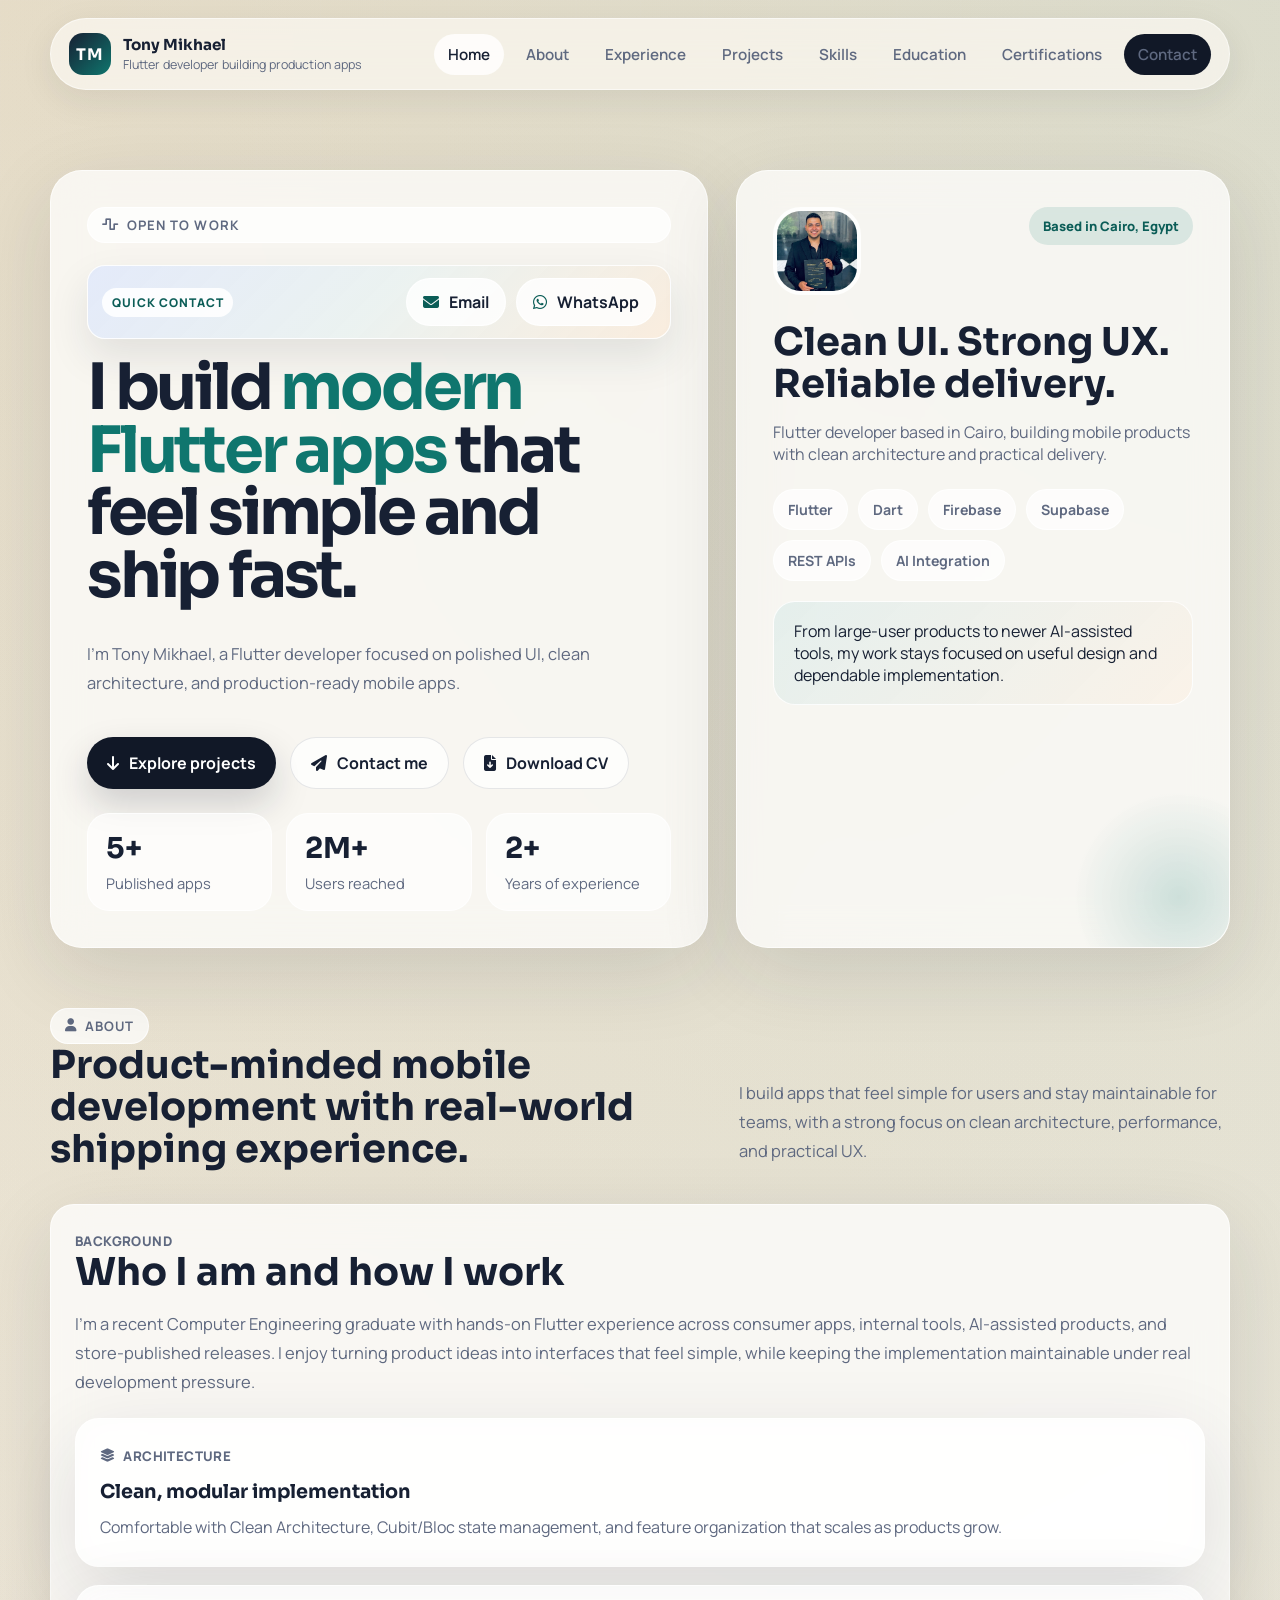
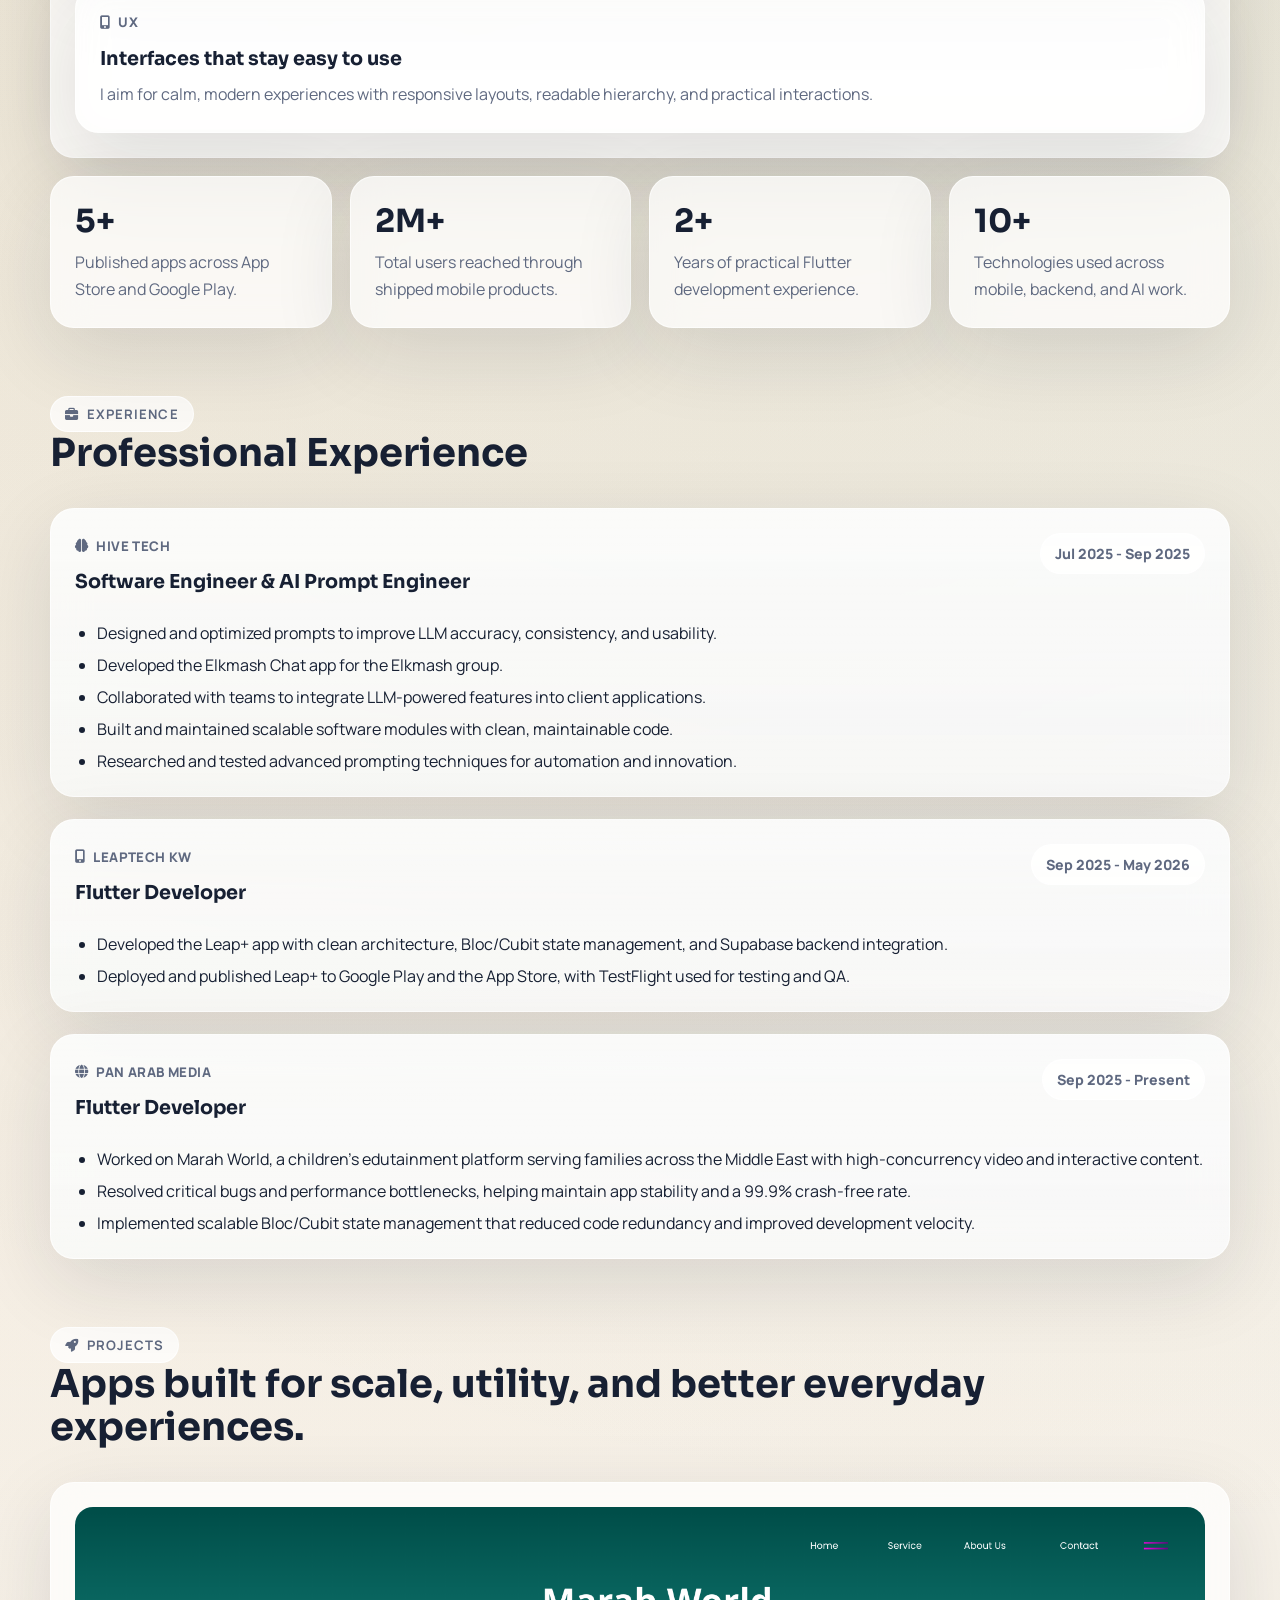
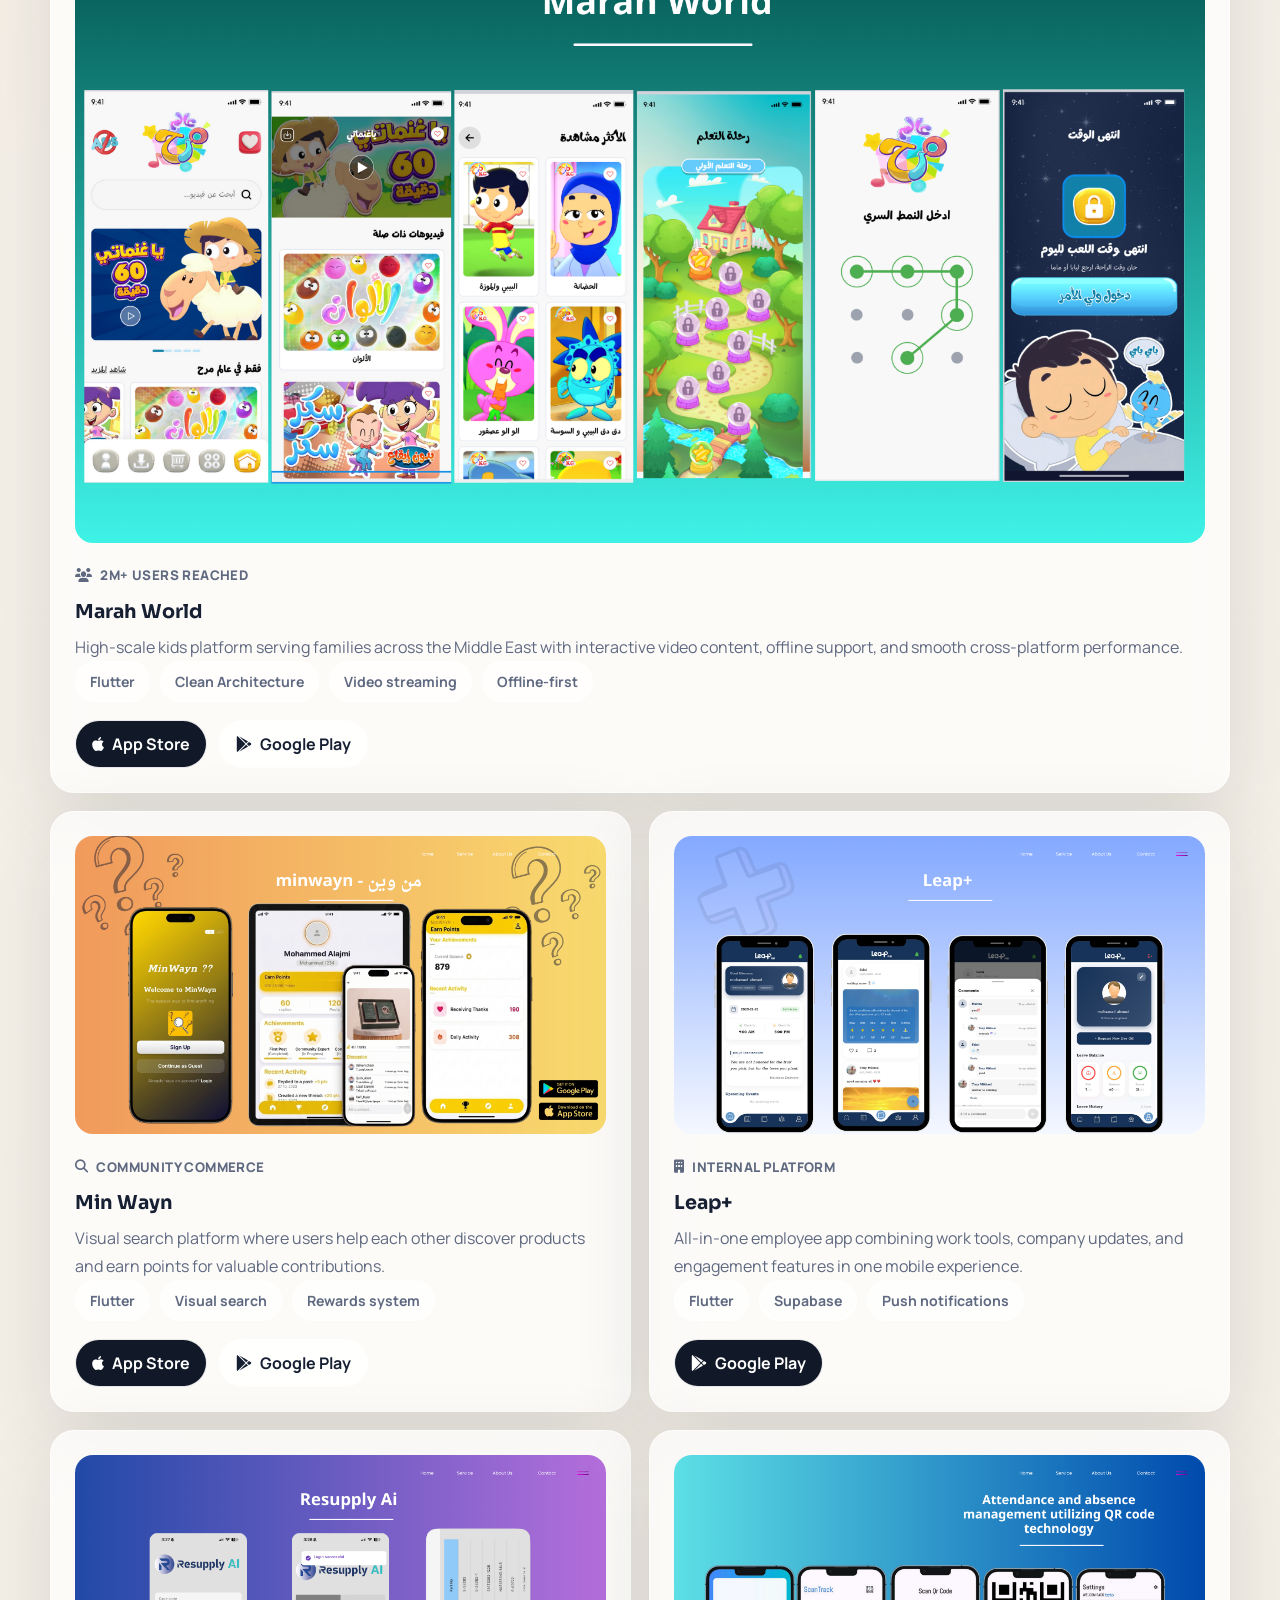
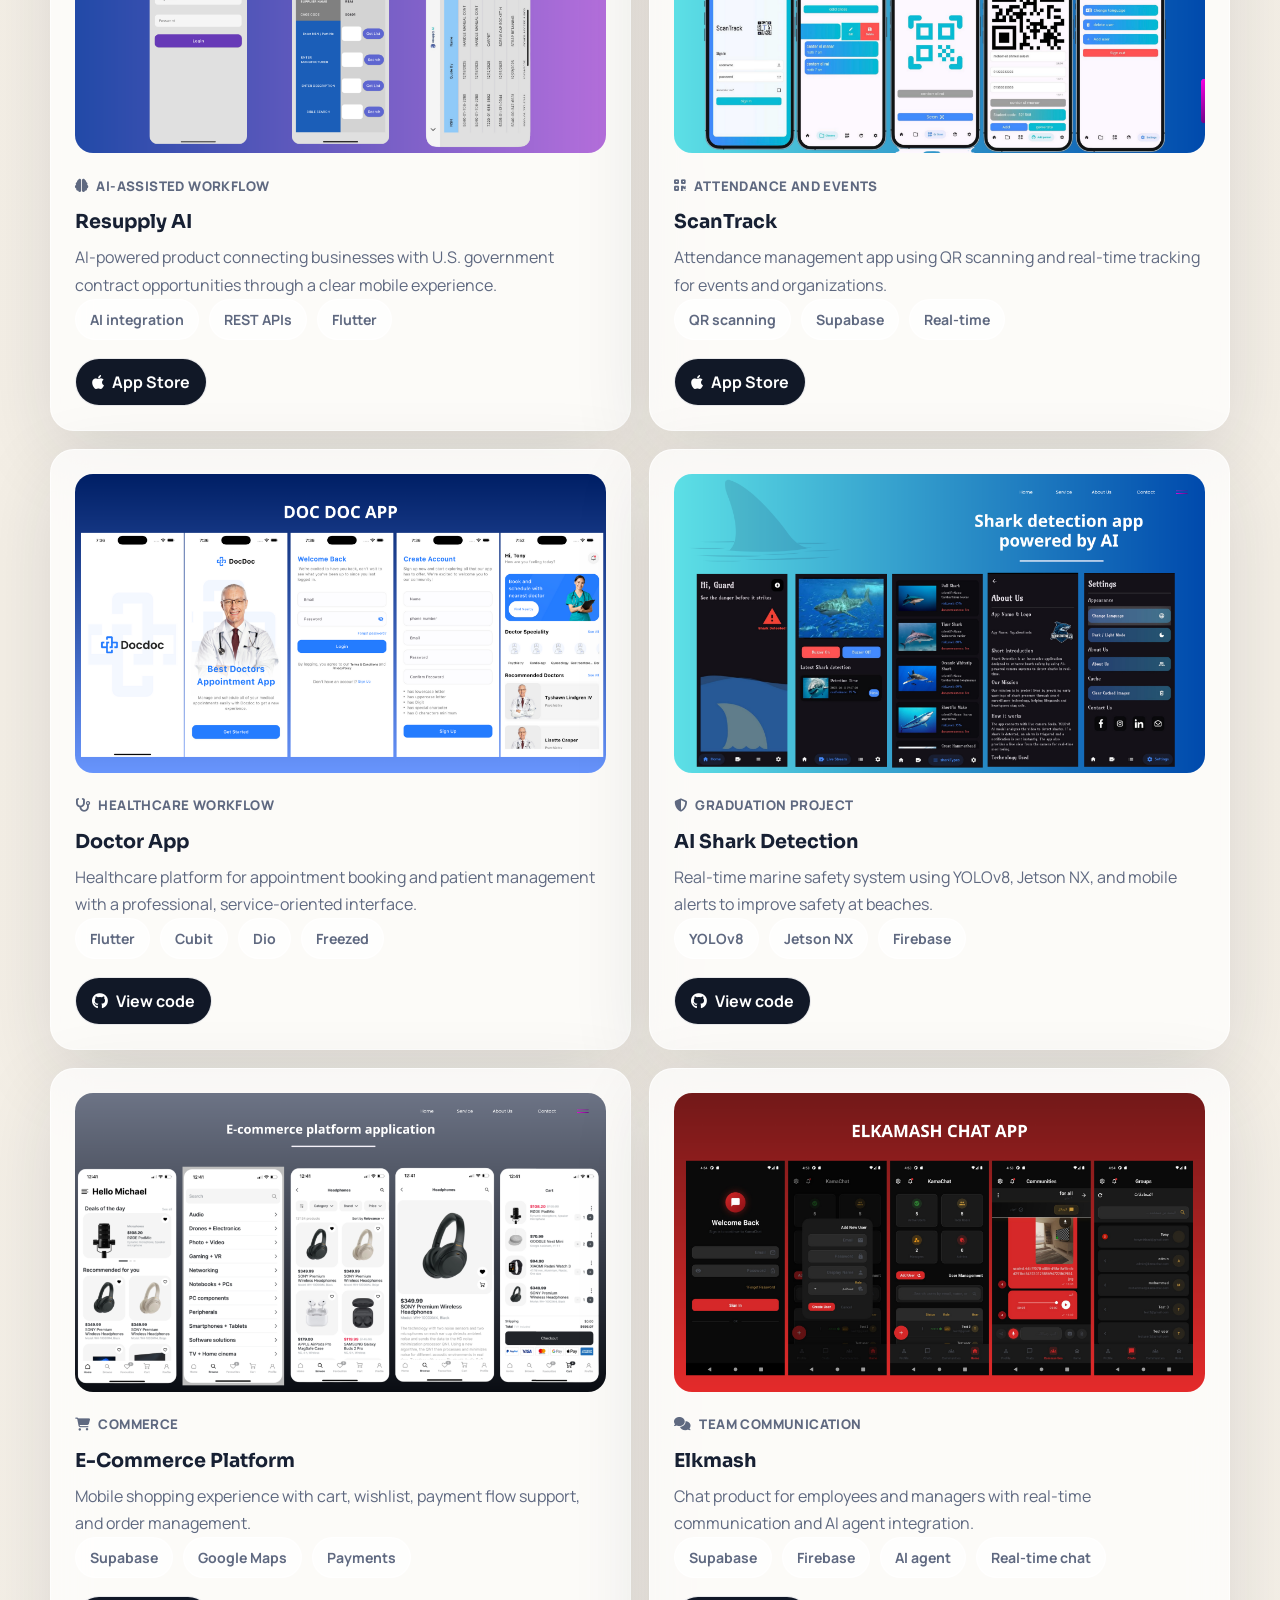
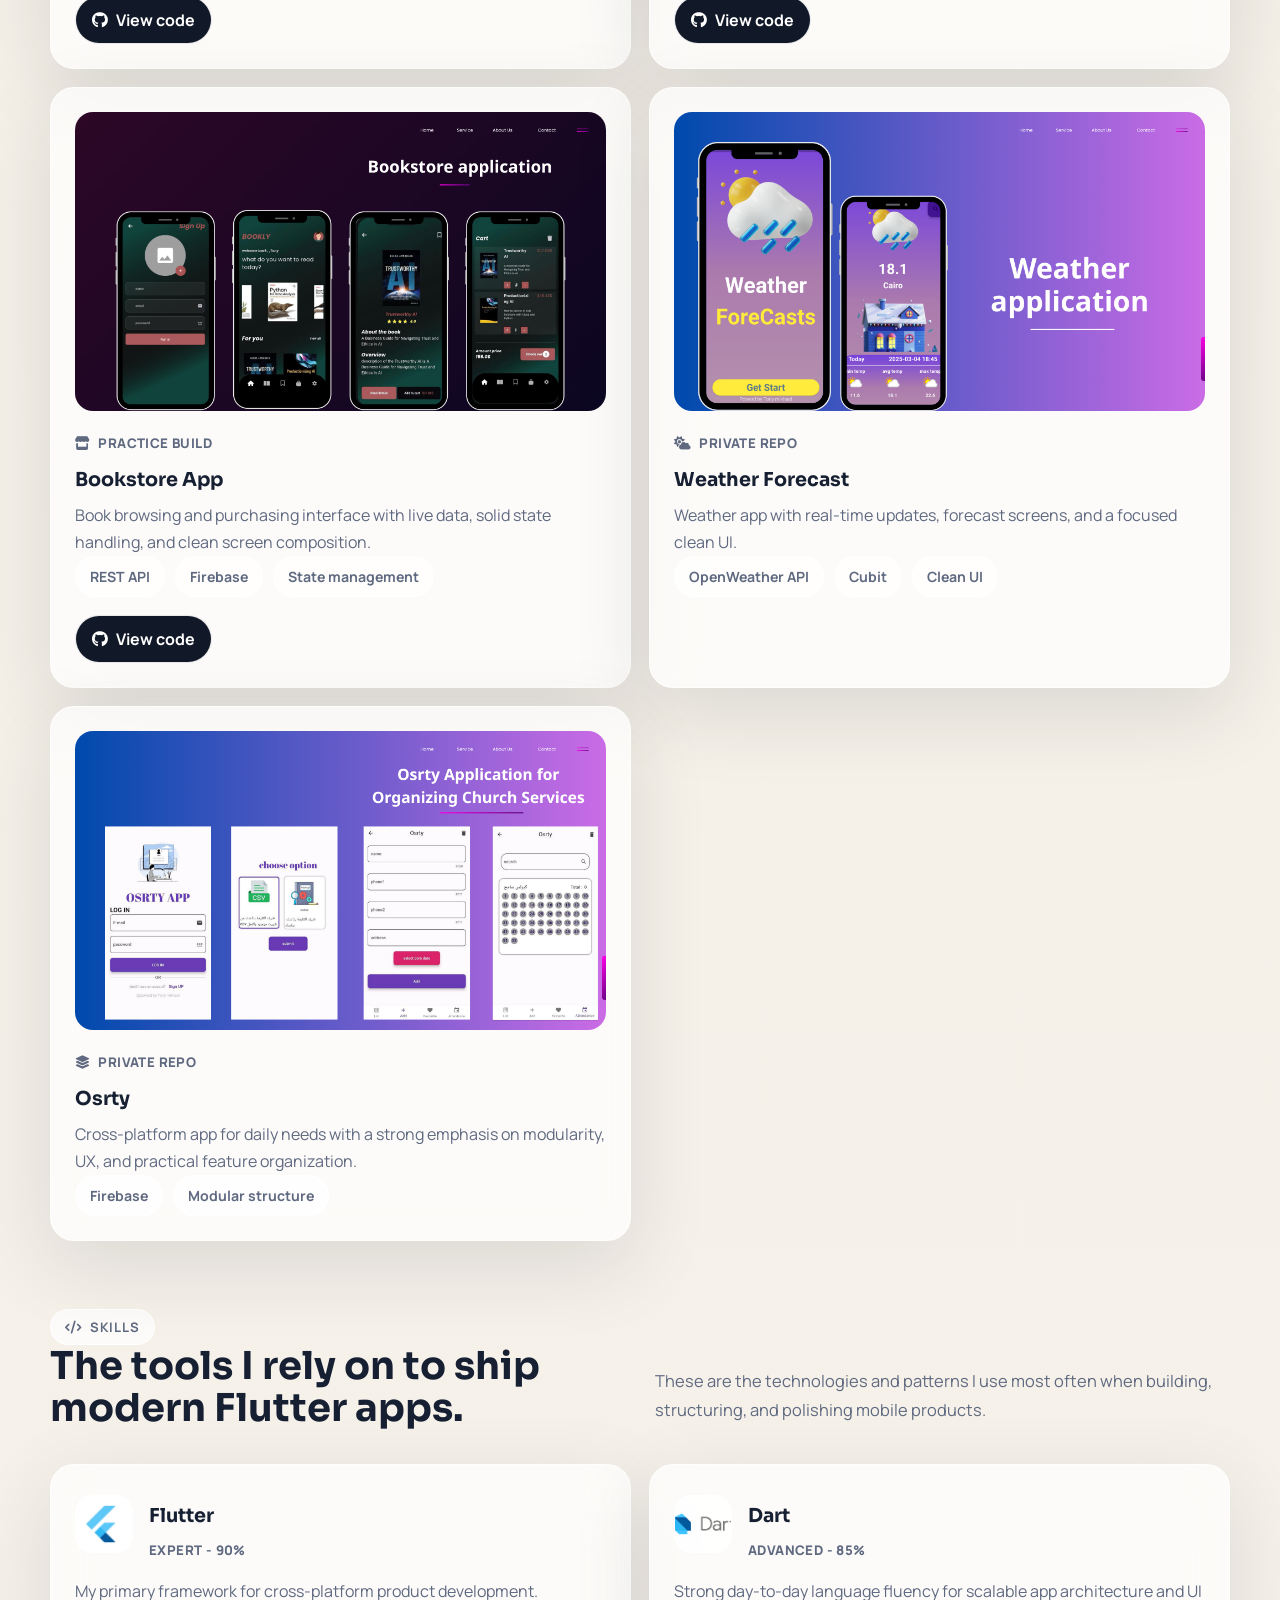
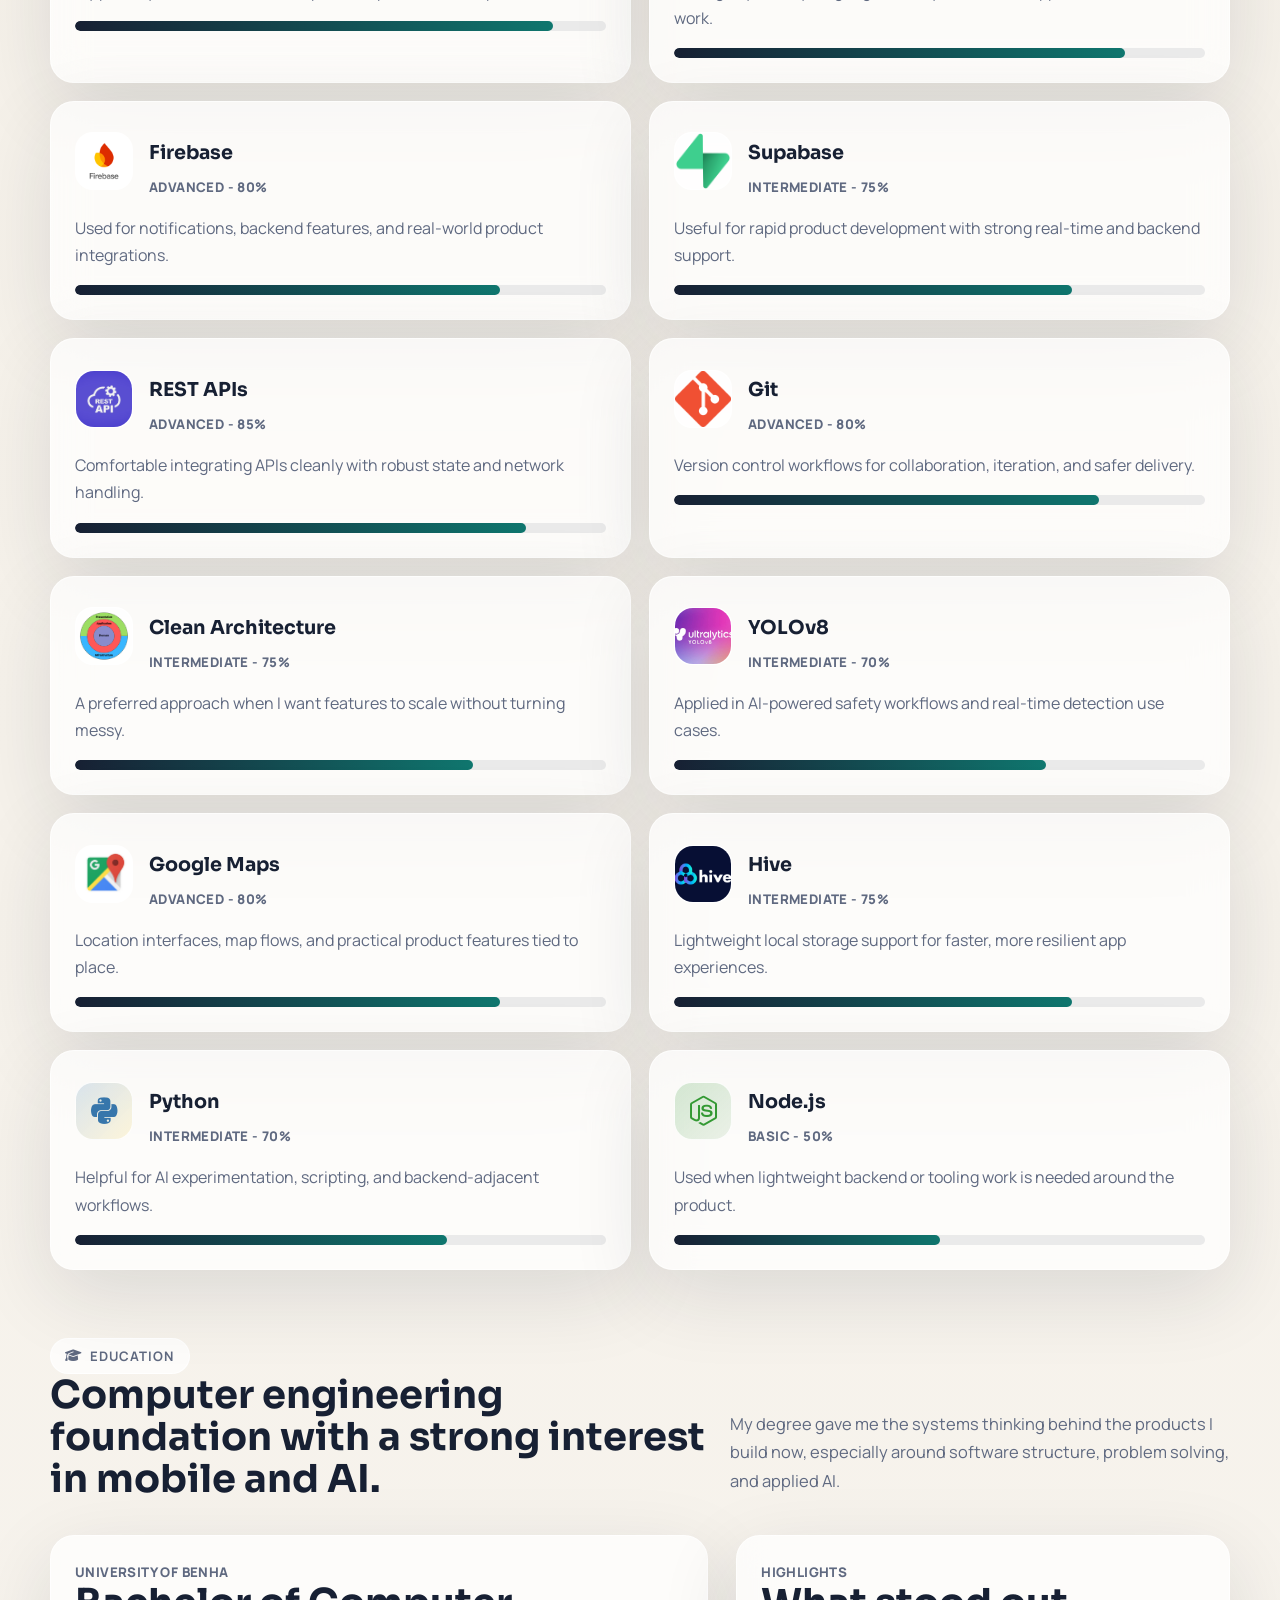
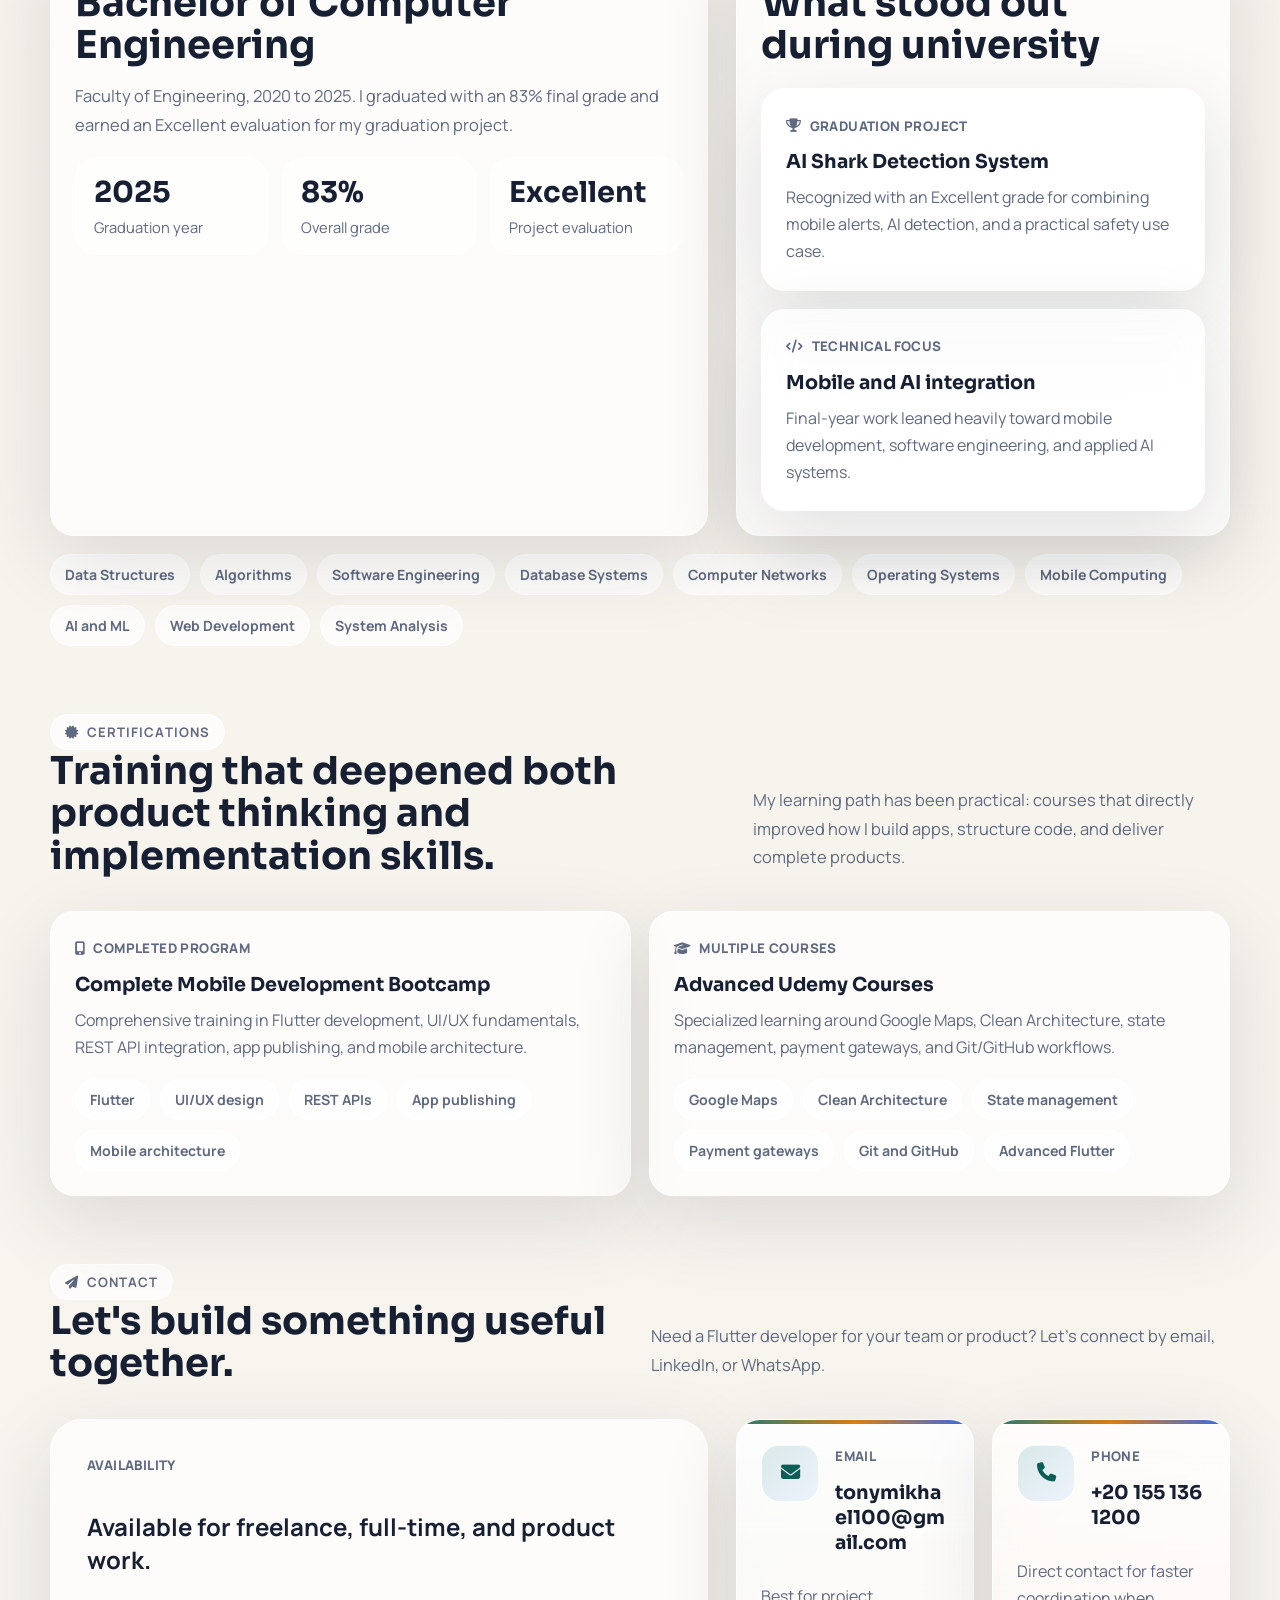
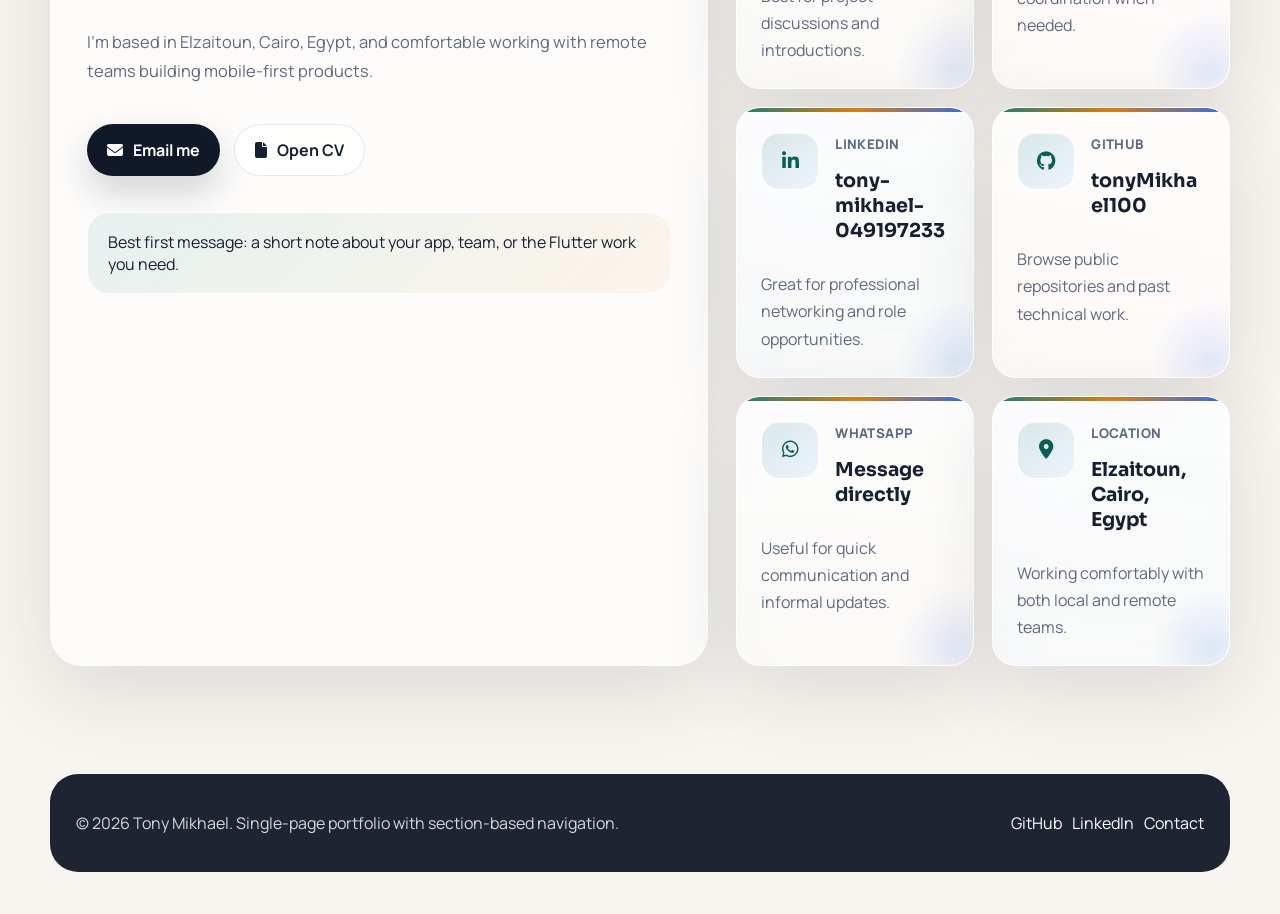
==== commit 250cb313: "hide sphere" ====
--- a/index.html
+++ b/index.html
@@ -7,7 +7,9 @@
   <title>Tony Mikhael | Flutter Developer</title>
   <link rel="preconnect" href="https://fonts.googleapis.com">
   <link rel="preconnect" href="https://fonts.gstatic.com" crossorigin>
-  <link href="https://fonts.googleapis.com/css2?family=Manrope:wght@400;500;600;700;800&amp;family=Sora:wght@600;700;800&amp;display=swap" rel="stylesheet">
+  <link
+    href="https://fonts.googleapis.com/css2?family=Manrope:wght@400;500;600;700;800&amp;family=Sora:wght@600;700;800&amp;display=swap"
+    rel="stylesheet">
   <link rel="stylesheet" href="https://cdnjs.cloudflare.com/ajax/libs/font-awesome/6.5.1/css/all.min.css">
   <link rel="stylesheet" href="assets/styles.css">
 </head>
@@ -60,13 +62,15 @@
           </div>
           <h1>I build <span class="highlight">modern Flutter apps</span> that feel simple and ship fast.</h1>
           <p>
-            I'm Tony Mikhael, a Flutter developer focused on polished UI, clean architecture, and production-ready mobile apps.
+            I'm Tony Mikhael, a Flutter developer focused on polished UI, clean architecture, and production-ready
+            mobile apps.
           </p>
 
           <div class="button-row">
             <a href="#projects" class="button"><i class="fas fa-arrow-down"></i> Explore projects</a>
             <a href="#contact" class="ghost-button"><i class="fas fa-paper-plane"></i> Contact me</a>
-            <a href="assets/Tony_mikhael_cv_may2026.pdf" class="ghost-button" download><i class="fas fa-file-arrow-down"></i> Download CV</a>
+            <a href="assets/Tony_mikhael_cv_may2026.pdf" class="ghost-button" download><i
+                class="fas fa-file-arrow-down"></i> Download CV</a>
           </div>
 
           <div class="metrics">
@@ -105,7 +109,8 @@
           </div>
 
           <div class="contact-note">
-            From large-user products to newer AI-assisted tools, my work stays focused on useful design and dependable implementation.
+            From large-user products to newer AI-assisted tools, my work stays focused on useful design and dependable
+            implementation.
           </div>
         </aside>
       </div>
@@ -119,7 +124,8 @@
             <h2 class="section-heading">Product-minded mobile development with real-world shipping experience.</h2>
           </div>
           <p class="section-intro page-intro">
-            I build apps that feel simple for users and stay maintainable for teams, with a strong focus on clean architecture, performance, and practical UX.
+            I build apps that feel simple for users and stay maintainable for teams, with a strong focus on clean
+            architecture, performance, and practical UX.
           </p>
         </div>
 
@@ -128,20 +134,24 @@
             <span class="small-label">Background</span>
             <h2>Who I am and how I work</h2>
             <p class="muted">
-              I'm a recent Computer Engineering graduate with hands-on Flutter experience across consumer apps, internal tools,
-              AI-assisted products, and store-published releases. I enjoy turning product ideas into interfaces that feel simple,
+              I'm a recent Computer Engineering graduate with hands-on Flutter experience across consumer apps, internal
+              tools,
+              AI-assisted products, and store-published releases. I enjoy turning product ideas into interfaces that
+              feel simple,
               while keeping the implementation maintainable under real development pressure.
             </p>
             <div class="timeline" style="margin-top: 22px;">
               <article class="timeline-card">
                 <span class="meta"><i class="fas fa-layer-group"></i> Architecture</span>
                 <h3>Clean, modular implementation</h3>
-                <p>Comfortable with Clean Architecture, Cubit/Bloc state management, and feature organization that scales as products grow.</p>
+                <p>Comfortable with Clean Architecture, Cubit/Bloc state management, and feature organization that
+                  scales as products grow.</p>
               </article>
               <article class="timeline-card">
                 <span class="meta"><i class="fas fa-mobile-screen-button"></i> UX</span>
                 <h3>Interfaces that stay easy to use</h3>
-                <p>I aim for calm, modern experiences with responsive layouts, readable hierarchy, and practical interactions.</p>
+                <p>I aim for calm, modern experiences with responsive layouts, readable hierarchy, and practical
+                  interactions.</p>
               </article>
             </div>
           </article>
@@ -205,8 +215,10 @@
               <span class="experience-date">Sep 2025 - May 2026</span>
             </div>
             <ul class="experience-list">
-              <li>Developed the Leap+ app with clean architecture, Bloc/Cubit state management, and Supabase backend integration.</li>
-              <li>Deployed and published Leap+ to Google Play and the App Store, with TestFlight used for testing and QA.</li>
+              <li>Developed the Leap+ app with clean architecture, Bloc/Cubit state management, and Supabase backend
+                integration.</li>
+              <li>Deployed and published Leap+ to Google Play and the App Store, with TestFlight used for testing and
+                QA.</li>
             </ul>
           </article>
 
@@ -219,9 +231,12 @@
               <span class="experience-date">Sep 2025 - Present</span>
             </div>
             <ul class="experience-list">
-              <li>Worked on Marah World, a children’s edutainment platform serving families across the Middle East with high-concurrency video and interactive content.</li>
-              <li>Resolved critical bugs and performance bottlenecks, helping maintain app stability and a 99.9% crash-free rate.</li>
-              <li>Implemented scalable Bloc/Cubit state management that reduced code redundancy and improved development velocity.</li>
+              <li>Worked on Marah World, a children’s edutainment platform serving families across the Middle East with
+                high-concurrency video and interactive content.</li>
+              <li>Resolved critical bugs and performance bottlenecks, helping maintain app stability and a 99.9%
+                crash-free rate.</li>
+              <li>Implemented scalable Bloc/Cubit state management that reduced code redundancy and improved development
+                velocity.</li>
             </ul>
           </article>
         </div>
@@ -244,7 +259,8 @@
             <div class="project-visual"><img src="assets/marah_world.png" alt="Marah World"></div>
             <span class="project-meta"><i class="fas fa-users"></i> 2M+ users reached</span>
             <h3>Marah World</h3>
-            <p>High-scale kids platform serving families across the Middle East with interactive video content, offline support, and smooth cross-platform performance.</p>
+            <p>High-scale kids platform serving families across the Middle East with interactive video content, offline
+              support, and smooth cross-platform performance.</p>
             <div class="project-tags">
               <span>Flutter</span>
               <span>Clean Architecture</span>
@@ -252,8 +268,10 @@
               <span>Offline-first</span>
             </div>
             <div class="project-links">
-              <a href="https://apps.apple.com/ma/app/%D8%B9%D8%A7%D9%84%D9%85-%D9%85%D8%B1%D8%AD-marah-world/id1465583245?l=ar" target="_blank" rel="noreferrer" class="primary-link"><i class="fab fa-apple"></i> App Store</a>
-              <a href="https://play.google.com/store/apps/details?id=com.apptrainers.marahkg" target="_blank" rel="noreferrer"><i class="fab fa-google-play"></i> Google Play</a>
+              <a href="https://apps.apple.com/ma/app/%D8%B9%D8%A7%D9%84%D9%85-%D9%85%D8%B1%D8%AD-marah-world/id1465583245?l=ar"
+                target="_blank" rel="noreferrer" class="primary-link"><i class="fab fa-apple"></i> App Store</a>
+              <a href="https://play.google.com/store/apps/details?id=com.apptrainers.marahkg" target="_blank"
+                rel="noreferrer"><i class="fab fa-google-play"></i> Google Play</a>
             </div>
           </article>
 
@@ -261,15 +279,18 @@
             <div class="project-visual"><img src="assets/minwayn_postere.png" alt="Min Wayn"></div>
             <span class="project-meta"><i class="fas fa-magnifying-glass"></i> Community commerce</span>
             <h3>Min Wayn</h3>
-            <p>Visual search platform where users help each other discover products and earn points for valuable contributions.</p>
+            <p>Visual search platform where users help each other discover products and earn points for valuable
+              contributions.</p>
             <div class="project-tags">
               <span>Flutter</span>
               <span>Visual search</span>
               <span>Rewards system</span>
             </div>
             <div class="project-links">
-              <a href="https://apps.apple.com/us/app/min-wayn-%D9%85%D9%86-%D9%88%D9%8A%D9%86/id6758146200" target="_blank" rel="noreferrer" class="primary-link"><i class="fab fa-apple"></i> App Store</a>
-              <a href="https://play.google.com/store/apps/details?id=com.leaptechkw.minwayn.android&hl=en" target="_blank" rel="noreferrer"><i class="fab fa-google-play"></i> Google Play</a>
+              <a href="https://apps.apple.com/us/app/min-wayn-%D9%85%D9%86-%D9%88%D9%8A%D9%86/id6758146200"
+                target="_blank" rel="noreferrer" class="primary-link"><i class="fab fa-apple"></i> App Store</a>
+              <a href="https://play.google.com/store/apps/details?id=com.leaptechkw.minwayn.android&hl=en"
+                target="_blank" rel="noreferrer"><i class="fab fa-google-play"></i> Google Play</a>
             </div>
           </article>
 
@@ -277,14 +298,16 @@
             <div class="project-visual"><img src="assets/leap.png" alt="Leap+"></div>
             <span class="project-meta"><i class="fas fa-building"></i> Internal platform</span>
             <h3>Leap+</h3>
-            <p>All-in-one employee app combining work tools, company updates, and engagement features in one mobile experience.</p>
+            <p>All-in-one employee app combining work tools, company updates, and engagement features in one mobile
+              experience.</p>
             <div class="project-tags">
               <span>Flutter</span>
               <span>Supabase</span>
               <span>Push notifications</span>
             </div>
             <div class="project-links">
-              <a href="https://play.google.com/store/apps/details?id=com.leap.techplusplus&hl=en" target="_blank" rel="noreferrer" class="primary-link"><i class="fab fa-google-play"></i> Google Play</a>
+              <a href="https://play.google.com/store/apps/details?id=com.leap.techplusplus&hl=en" target="_blank"
+                rel="noreferrer" class="primary-link"><i class="fab fa-google-play"></i> Google Play</a>
             </div>
           </article>
 
@@ -292,14 +315,16 @@
             <div class="project-visual"><img src="assets/resupply_ai.png" alt="Resupply AI"></div>
             <span class="project-meta"><i class="fas fa-brain"></i> AI-assisted workflow</span>
             <h3>Resupply AI</h3>
-            <p>AI-powered product connecting businesses with U.S. government contract opportunities through a clear mobile experience.</p>
+            <p>AI-powered product connecting businesses with U.S. government contract opportunities through a clear
+              mobile experience.</p>
             <div class="project-tags">
               <span>AI integration</span>
               <span>REST APIs</span>
               <span>Flutter</span>
             </div>
             <div class="project-links">
-              <a href="https://apps.apple.com/us/app/resupply-ai/id6756544446" target="_blank" rel="noreferrer" class="primary-link"><i class="fab fa-apple"></i> App Store</a>
+              <a href="https://apps.apple.com/us/app/resupply-ai/id6756544446" target="_blank" rel="noreferrer"
+                class="primary-link"><i class="fab fa-apple"></i> App Store</a>
             </div>
           </article>
 
@@ -314,7 +339,8 @@
               <span>Real-time</span>
             </div>
             <div class="project-links">
-              <a href="https://apps.apple.com/eg/app/scantrack/id6747943595" target="_blank" rel="noreferrer" class="primary-link"><i class="fab fa-apple"></i> App Store</a>
+              <a href="https://apps.apple.com/eg/app/scantrack/id6747943595" target="_blank" rel="noreferrer"
+                class="primary-link"><i class="fab fa-apple"></i> App Store</a>
             </div>
           </article>
 
@@ -322,7 +348,8 @@
             <div class="project-visual"><img src="assets/doc.png" alt="Doctor App"></div>
             <span class="project-meta"><i class="fas fa-stethoscope"></i> Healthcare workflow</span>
             <h3>Doctor App</h3>
-            <p>Healthcare platform for appointment booking and patient management with a professional, service-oriented interface.</p>
+            <p>Healthcare platform for appointment booking and patient management with a professional, service-oriented
+              interface.</p>
             <div class="project-tags">
               <span>Flutter</span>
               <span>Cubit</span>
@@ -330,11 +357,12 @@
               <span>Freezed</span>
             </div>
             <div class="project-links">
-              <a href="https://github.com/tonyMikhael100/doctor_appointment" target="_blank" rel="noreferrer" class="primary-link"><i class="fab fa-github"></i> View code</a>
-            </div>
-          </article>
-
-          <article class="project-card">
+              <a href="https://github.com/tonyMikhael100/doctor_appointment" target="_blank" rel="noreferrer"
+                class="primary-link"><i class="fab fa-github"></i> View code</a>
+            </div>
+          </article>
+
+          <!-- <article class="project-card">
             <div class="project-visual"><img src="assets/sphere.png" alt="Sphere"></div>
             <span class="project-meta"><i class="fas fa-book-open"></i> Content discovery</span>
             <h3>Sphere</h3>
@@ -347,20 +375,22 @@
             <div class="project-links">
               <a href="https://github.com/tonyMikhael100/bookly_clean_arch" target="_blank" rel="noreferrer" class="primary-link"><i class="fab fa-github"></i> View code</a>
             </div>
-          </article>
+          </article> -->
 
           <article class="project-card">
             <div class="project-visual"><img src="assets/ai shark detection.png" alt="AI Shark Detection"></div>
             <span class="project-meta"><i class="fas fa-shield-halved"></i> Graduation project</span>
             <h3>AI Shark Detection</h3>
-            <p>Real-time marine safety system using YOLOv8, Jetson NX, and mobile alerts to improve safety at beaches.</p>
+            <p>Real-time marine safety system using YOLOv8, Jetson NX, and mobile alerts to improve safety at beaches.
+            </p>
             <div class="project-tags">
               <span>YOLOv8</span>
               <span>Jetson NX</span>
               <span>Firebase</span>
             </div>
             <div class="project-links">
-              <a href="https://github.com/tonyMikhael100/shark_detection" target="_blank" rel="noreferrer" class="primary-link"><i class="fab fa-github"></i> View code</a>
+              <a href="https://github.com/tonyMikhael100/shark_detection" target="_blank" rel="noreferrer"
+                class="primary-link"><i class="fab fa-github"></i> View code</a>
             </div>
           </article>
 
@@ -375,7 +405,8 @@
               <span>Payments</span>
             </div>
             <div class="project-links">
-              <a href="https://github.com/tonyMikhael100/electronics_shop" target="_blank" rel="noreferrer" class="primary-link"><i class="fab fa-github"></i> View code</a>
+              <a href="https://github.com/tonyMikhael100/electronics_shop" target="_blank" rel="noreferrer"
+                class="primary-link"><i class="fab fa-github"></i> View code</a>
             </div>
           </article>
 
@@ -391,7 +422,8 @@
               <span>Real-time chat</span>
             </div>
             <div class="project-links">
-              <a href="https://github.com/tonyMikhael100/kama_chat" target="_blank" rel="noreferrer" class="primary-link"><i class="fab fa-github"></i> View code</a>
+              <a href="https://github.com/tonyMikhael100/kama_chat" target="_blank" rel="noreferrer"
+                class="primary-link"><i class="fab fa-github"></i> View code</a>
             </div>
           </article>
 
@@ -399,14 +431,16 @@
             <div class="project-visual"><img src="assets/bookly.png" alt="Bookstore App"></div>
             <span class="project-meta"><i class="fas fa-store"></i> Practice build</span>
             <h3>Bookstore App</h3>
-            <p>Book browsing and purchasing interface with live data, solid state handling, and clean screen composition.</p>
+            <p>Book browsing and purchasing interface with live data, solid state handling, and clean screen
+              composition.</p>
             <div class="project-tags">
               <span>REST API</span>
               <span>Firebase</span>
               <span>State management</span>
             </div>
             <div class="project-links">
-              <a href="https://github.com/tonyMikhael100/kimit_graduation_project" target="_blank" rel="noreferrer" class="primary-link"><i class="fab fa-github"></i> View code</a>
+              <a href="https://github.com/tonyMikhael100/kimit_graduation_project" target="_blank" rel="noreferrer"
+                class="primary-link"><i class="fab fa-github"></i> View code</a>
             </div>
           </article>
 
@@ -426,7 +460,8 @@
             <div class="project-visual"><img src="assets/osrty.png" alt="Osrty"></div>
             <span class="project-meta"><i class="fas fa-layer-group"></i> Private repo</span>
             <h3>Osrty</h3>
-            <p>Cross-platform app for daily needs with a strong emphasis on modularity, UX, and practical feature organization.</p>
+            <p>Cross-platform app for daily needs with a strong emphasis on modularity, UX, and practical feature
+              organization.</p>
             <div class="project-tags">
               <span>Firebase</span>
               <span>Modular structure</span>
@@ -444,7 +479,8 @@
             <h2 class="section-heading">The tools I rely on to ship modern Flutter apps.</h2>
           </div>
           <p class="section-intro page-intro">
-            These are the technologies and patterns I use most often when building, structuring, and polishing mobile products.
+            These are the technologies and patterns I use most often when building, structuring, and polishing mobile
+            products.
           </p>
         </div>
 
@@ -452,7 +488,9 @@
           <article class="skill-card">
             <div class="skill-card-head">
               <div class="skill-logo"><img src="assets/flutter.jpg" alt="Flutter"></div>
-              <div><h3>Flutter</h3><span class="skill-level">Expert - 90%</span></div>
+              <div>
+                <h3>Flutter</h3><span class="skill-level">Expert - 90%</span>
+              </div>
             </div>
             <p>My primary framework for cross-platform product development.</p>
             <div class="progress"><span style="width: 90%"></span></div>
@@ -460,7 +498,9 @@
           <article class="skill-card">
             <div class="skill-card-head">
               <div class="skill-logo"><img src="assets/dart.png" alt="Dart"></div>
-              <div><h3>Dart</h3><span class="skill-level">Advanced - 85%</span></div>
+              <div>
+                <h3>Dart</h3><span class="skill-level">Advanced - 85%</span>
+              </div>
             </div>
             <p>Strong day-to-day language fluency for scalable app architecture and UI work.</p>
             <div class="progress"><span style="width: 85%"></span></div>
@@ -468,7 +508,9 @@
           <article class="skill-card">
             <div class="skill-card-head">
               <div class="skill-logo"><img src="assets/firebase.png" alt="Firebase"></div>
-              <div><h3>Firebase</h3><span class="skill-level">Advanced - 80%</span></div>
+              <div>
+                <h3>Firebase</h3><span class="skill-level">Advanced - 80%</span>
+              </div>
             </div>
             <p>Used for notifications, backend features, and real-world product integrations.</p>
             <div class="progress"><span style="width: 80%"></span></div>
@@ -476,7 +518,9 @@
           <article class="skill-card">
             <div class="skill-card-head">
               <div class="skill-logo"><img src="assets/supabase.png" alt="Supabase"></div>
-              <div><h3>Supabase</h3><span class="skill-level">Intermediate - 75%</span></div>
+              <div>
+                <h3>Supabase</h3><span class="skill-level">Intermediate - 75%</span>
+              </div>
             </div>
             <p>Useful for rapid product development with strong real-time and backend support.</p>
             <div class="progress"><span style="width: 75%"></span></div>
@@ -484,7 +528,9 @@
           <article class="skill-card">
             <div class="skill-card-head">
               <div class="skill-logo"><img src="assets/rest.jpg" alt="REST API"></div>
-              <div><h3>REST APIs</h3><span class="skill-level">Advanced - 85%</span></div>
+              <div>
+                <h3>REST APIs</h3><span class="skill-level">Advanced - 85%</span>
+              </div>
             </div>
             <p>Comfortable integrating APIs cleanly with robust state and network handling.</p>
             <div class="progress"><span style="width: 85%"></span></div>
@@ -492,7 +538,9 @@
           <article class="skill-card">
             <div class="skill-card-head">
               <div class="skill-logo"><img src="assets/git.png" alt="Git"></div>
-              <div><h3>Git</h3><span class="skill-level">Advanced - 80%</span></div>
+              <div>
+                <h3>Git</h3><span class="skill-level">Advanced - 80%</span>
+              </div>
             </div>
             <p>Version control workflows for collaboration, iteration, and safer delivery.</p>
             <div class="progress"><span style="width: 80%"></span></div>
@@ -500,7 +548,9 @@
           <article class="skill-card">
             <div class="skill-card-head">
               <div class="skill-logo"><img src="assets/clean_architecture.png" alt="Clean Architecture"></div>
-              <div><h3>Clean Architecture</h3><span class="skill-level">Intermediate - 75%</span></div>
+              <div>
+                <h3>Clean Architecture</h3><span class="skill-level">Intermediate - 75%</span>
+              </div>
             </div>
             <p>A preferred approach when I want features to scale without turning messy.</p>
             <div class="progress"><span style="width: 75%"></span></div>
@@ -508,7 +558,9 @@
           <article class="skill-card">
             <div class="skill-card-head">
               <div class="skill-logo"><img src="assets/yolov.jpg" alt="YOLOv8"></div>
-              <div><h3>YOLOv8</h3><span class="skill-level">Intermediate - 70%</span></div>
+              <div>
+                <h3>YOLOv8</h3><span class="skill-level">Intermediate - 70%</span>
+              </div>
             </div>
             <p>Applied in AI-powered safety workflows and real-time detection use cases.</p>
             <div class="progress"><span style="width: 70%"></span></div>
@@ -516,7 +568,9 @@
           <article class="skill-card">
             <div class="skill-card-head">
               <div class="skill-logo"><img src="assets/maps.jpg" alt="Google Maps"></div>
-              <div><h3>Google Maps</h3><span class="skill-level">Advanced - 80%</span></div>
+              <div>
+                <h3>Google Maps</h3><span class="skill-level">Advanced - 80%</span>
+              </div>
             </div>
             <p>Location interfaces, map flows, and practical product features tied to place.</p>
             <div class="progress"><span style="width: 80%"></span></div>
@@ -524,7 +578,9 @@
           <article class="skill-card">
             <div class="skill-card-head">
               <div class="skill-logo"><img src="assets/hive.png" alt="Hive"></div>
-              <div><h3>Hive</h3><span class="skill-level">Intermediate - 75%</span></div>
+              <div>
+                <h3>Hive</h3><span class="skill-level">Intermediate - 75%</span>
+              </div>
             </div>
             <p>Lightweight local storage support for faster, more resilient app experiences.</p>
             <div class="progress"><span style="width: 75%"></span></div>
@@ -532,7 +588,9 @@
           <article class="skill-card">
             <div class="skill-card-head">
               <div class="skill-logo skill-logo-python" aria-hidden="true"><i class="fab fa-python"></i></div>
-              <div><h3>Python</h3><span class="skill-level">Intermediate - 70%</span></div>
+              <div>
+                <h3>Python</h3><span class="skill-level">Intermediate - 70%</span>
+              </div>
             </div>
             <p>Helpful for AI experimentation, scripting, and backend-adjacent workflows.</p>
             <div class="progress"><span style="width: 70%"></span></div>
@@ -540,7 +598,9 @@
           <article class="skill-card">
             <div class="skill-card-head">
               <div class="skill-logo skill-logo-node" aria-hidden="true"><i class="fab fa-node-js"></i></div>
-              <div><h3>Node.js</h3><span class="skill-level">Basic - 50%</span></div>
+              <div>
+                <h3>Node.js</h3><span class="skill-level">Basic - 50%</span>
+              </div>
             </div>
             <p>Used when lightweight backend or tooling work is needed around the product.</p>
             <div class="progress"><span style="width: 50%"></span></div>
@@ -557,7 +617,8 @@
             <h2 class="section-heading">Computer engineering foundation with a strong interest in mobile and AI.</h2>
           </div>
           <p class="section-intro page-intro">
-            My degree gave me the systems thinking behind the products I build now, especially around software structure, problem solving, and applied AI.
+            My degree gave me the systems thinking behind the products I build now, especially around software
+            structure, problem solving, and applied AI.
           </p>
         </div>
 
@@ -566,7 +627,8 @@
             <span class="small-label">University of Benha</span>
             <h2>Bachelor of Computer Engineering</h2>
             <p class="muted">
-              Faculty of Engineering, 2020 to 2025. I graduated with an 83% final grade and earned an Excellent evaluation for my graduation project.
+              Faculty of Engineering, 2020 to 2025. I graduated with an 83% final grade and earned an Excellent
+              evaluation for my graduation project.
             </p>
             <div class="metrics">
               <div class="metric">
@@ -591,12 +653,14 @@
               <article class="timeline-card">
                 <span class="meta"><i class="fas fa-trophy"></i> Graduation project</span>
                 <h3>AI Shark Detection System</h3>
-                <p>Recognized with an Excellent grade for combining mobile alerts, AI detection, and a practical safety use case.</p>
+                <p>Recognized with an Excellent grade for combining mobile alerts, AI detection, and a practical safety
+                  use case.</p>
               </article>
               <article class="timeline-card">
                 <span class="meta"><i class="fas fa-code"></i> Technical focus</span>
                 <h3>Mobile and AI integration</h3>
-                <p>Final-year work leaned heavily toward mobile development, software engineering, and applied AI systems.</p>
+                <p>Final-year work leaned heavily toward mobile development, software engineering, and applied AI
+                  systems.</p>
               </article>
             </div>
           </article>
@@ -625,7 +689,8 @@
             <h2 class="section-heading">Training that deepened both product thinking and implementation skills.</h2>
           </div>
           <p class="section-intro page-intro">
-            My learning path has been practical: courses that directly improved how I build apps, structure code, and deliver complete products.
+            My learning path has been practical: courses that directly improved how I build apps, structure code, and
+            deliver complete products.
           </p>
         </div>
 
@@ -633,7 +698,8 @@
           <article class="timeline-card">
             <span class="meta"><i class="fas fa-mobile-screen-button"></i> Completed program</span>
             <h3>Complete Mobile Development Bootcamp</h3>
-            <p>Comprehensive training in Flutter development, UI/UX fundamentals, REST API integration, app publishing, and mobile architecture.</p>
+            <p>Comprehensive training in Flutter development, UI/UX fundamentals, REST API integration, app publishing,
+              and mobile architecture.</p>
             <div class="project-tags" style="margin-top: 18px;">
               <span>Flutter</span>
               <span>UI/UX design</span>
@@ -646,7 +712,8 @@
           <article class="timeline-card">
             <span class="meta"><i class="fas fa-graduation-cap"></i> Multiple courses</span>
             <h3>Advanced Udemy Courses</h3>
-            <p>Specialized learning around Google Maps, Clean Architecture, state management, payment gateways, and Git/GitHub workflows.</p>
+            <p>Specialized learning around Google Maps, Clean Architecture, state management, payment gateways, and
+              Git/GitHub workflows.</p>
             <div class="project-tags" style="margin-top: 18px;">
               <span>Google Maps</span>
               <span>Clean Architecture</span>
@@ -677,11 +744,14 @@
             <span class="small-label">Availability</span>
             <h2>Available for freelance, full-time, and product work.</h2>
             <p class="muted">
-              I'm based in Elzaitoun, Cairo, Egypt, and comfortable working with remote teams building mobile-first products.
+              I'm based in Elzaitoun, Cairo, Egypt, and comfortable working with remote teams building mobile-first
+              products.
             </p>
             <div class="button-row">
-              <a href="mailto:tonymikhael100@gmail.com?subject=Project Inquiry" class="button"><i class="fas fa-envelope"></i> Email me</a>
-              <a href="assets/Tony_mikhael_cv_may2026.pdf" target="_blank" rel="noreferrer" class="ghost-button"><i class="fas fa-file"></i> Open CV</a>
+              <a href="mailto:tonymikhael100@gmail.com?subject=Project Inquiry" class="button"><i
+                  class="fas fa-envelope"></i> Email me</a>
+              <a href="assets/Tony_mikhael_cv_may2026.pdf" target="_blank" rel="noreferrer" class="ghost-button"><i
+                  class="fas fa-file"></i> Open CV</a>
             </div>
             <div class="contact-note">
               Best first message: a short note about your app, team, or the Flutter work you need.
@@ -711,7 +781,8 @@
               <p>Direct contact for faster coordination when needed.</p>
             </a>
 
-            <a href="https://www.linkedin.com/in/tony-mikhael-049197233/" target="_blank" rel="noreferrer" class="contact-card">
+            <a href="https://www.linkedin.com/in/tony-mikhael-049197233/" target="_blank" rel="noreferrer"
+              class="contact-card">
               <div class="contact-card-head">
                 <div class="contact-icon"><i class="fab fa-linkedin-in"></i></div>
                 <div>
@@ -774,4 +845,4 @@
   <script src="assets/app.js"></script>
 </body>
 
-</html>
+</html>
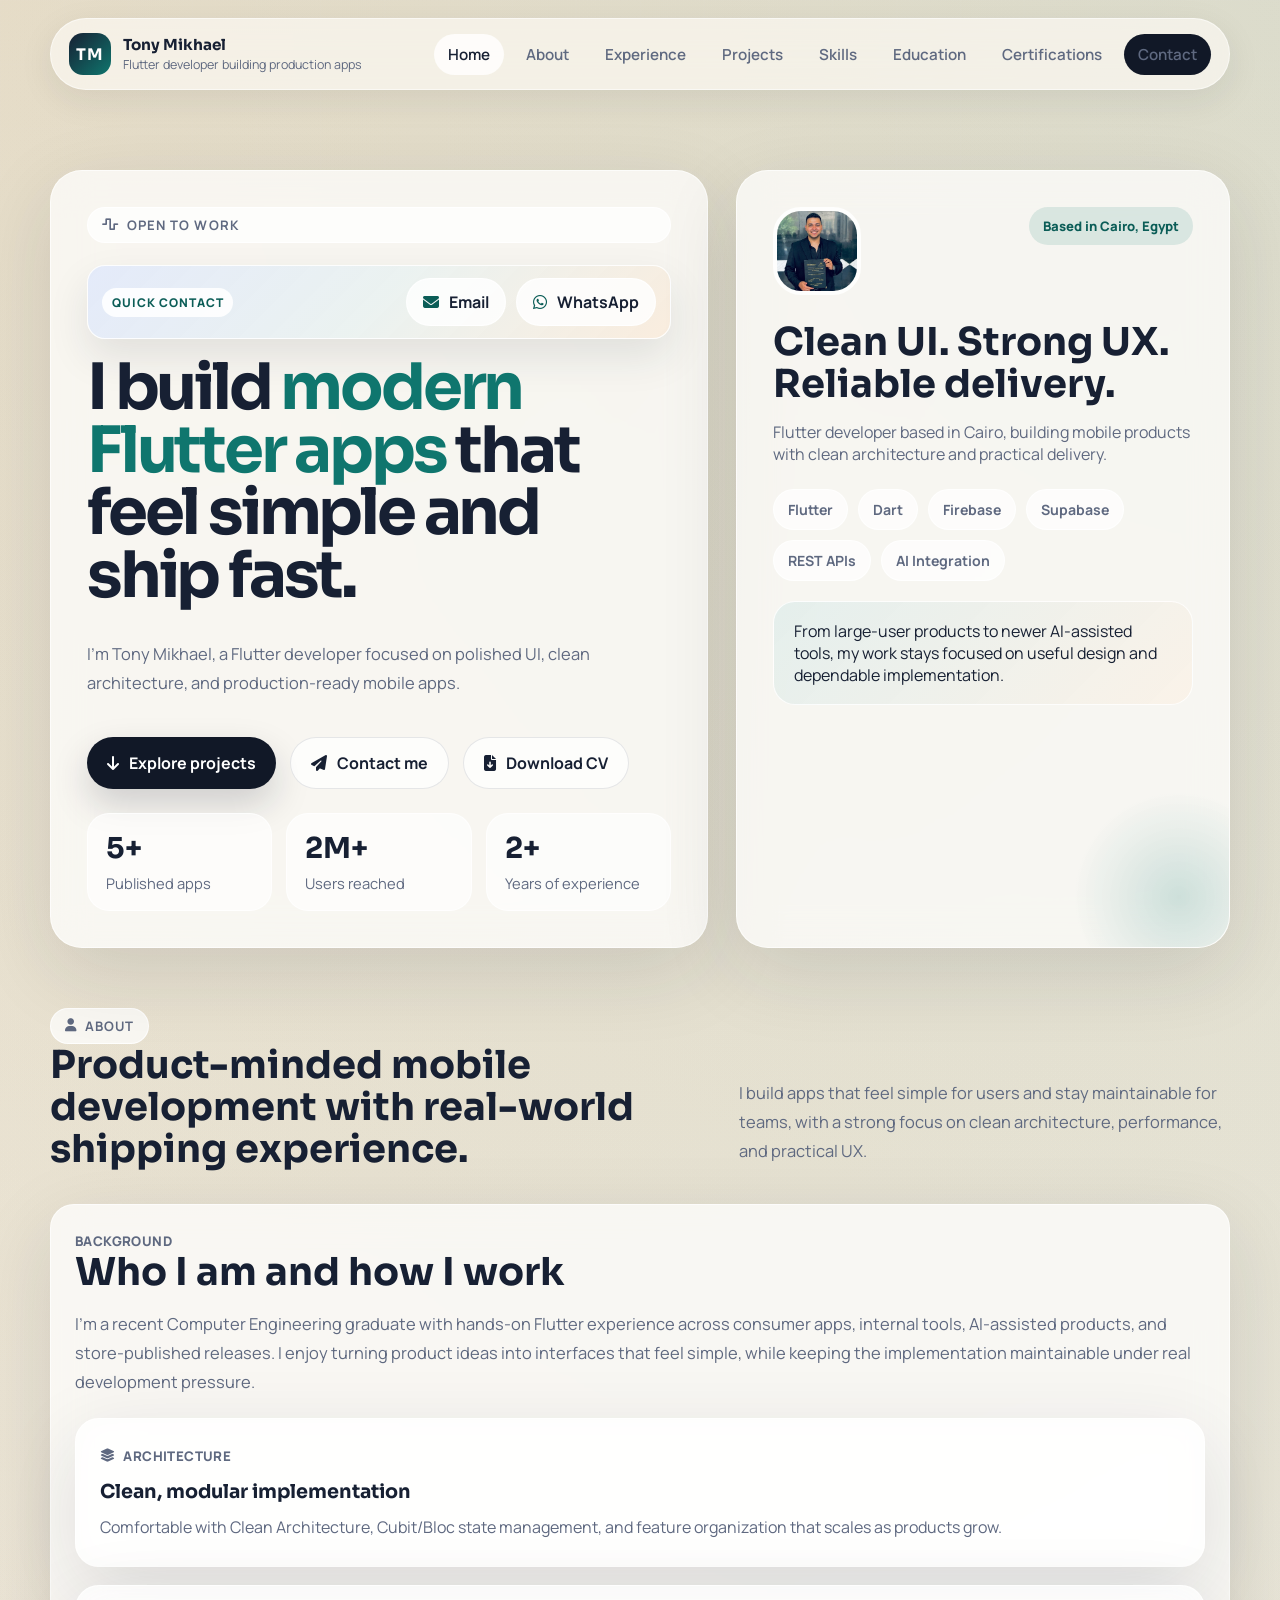
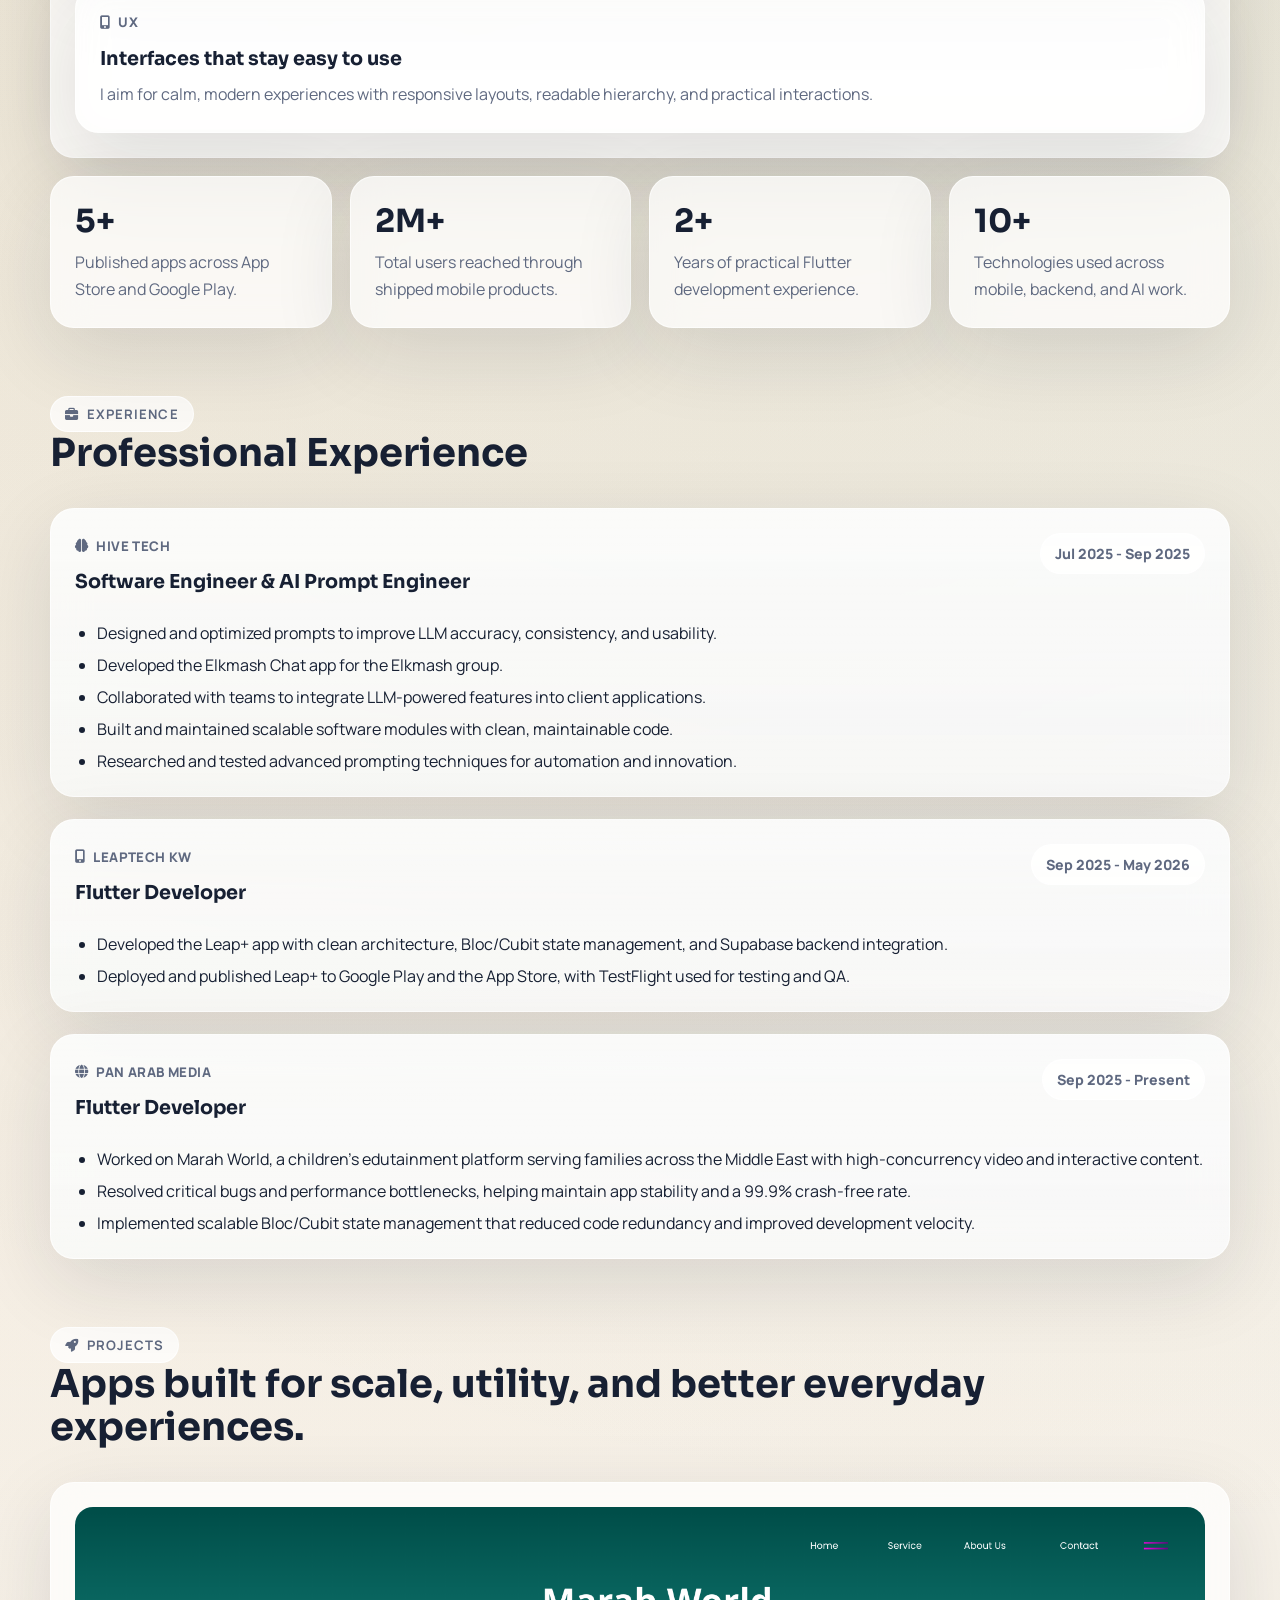
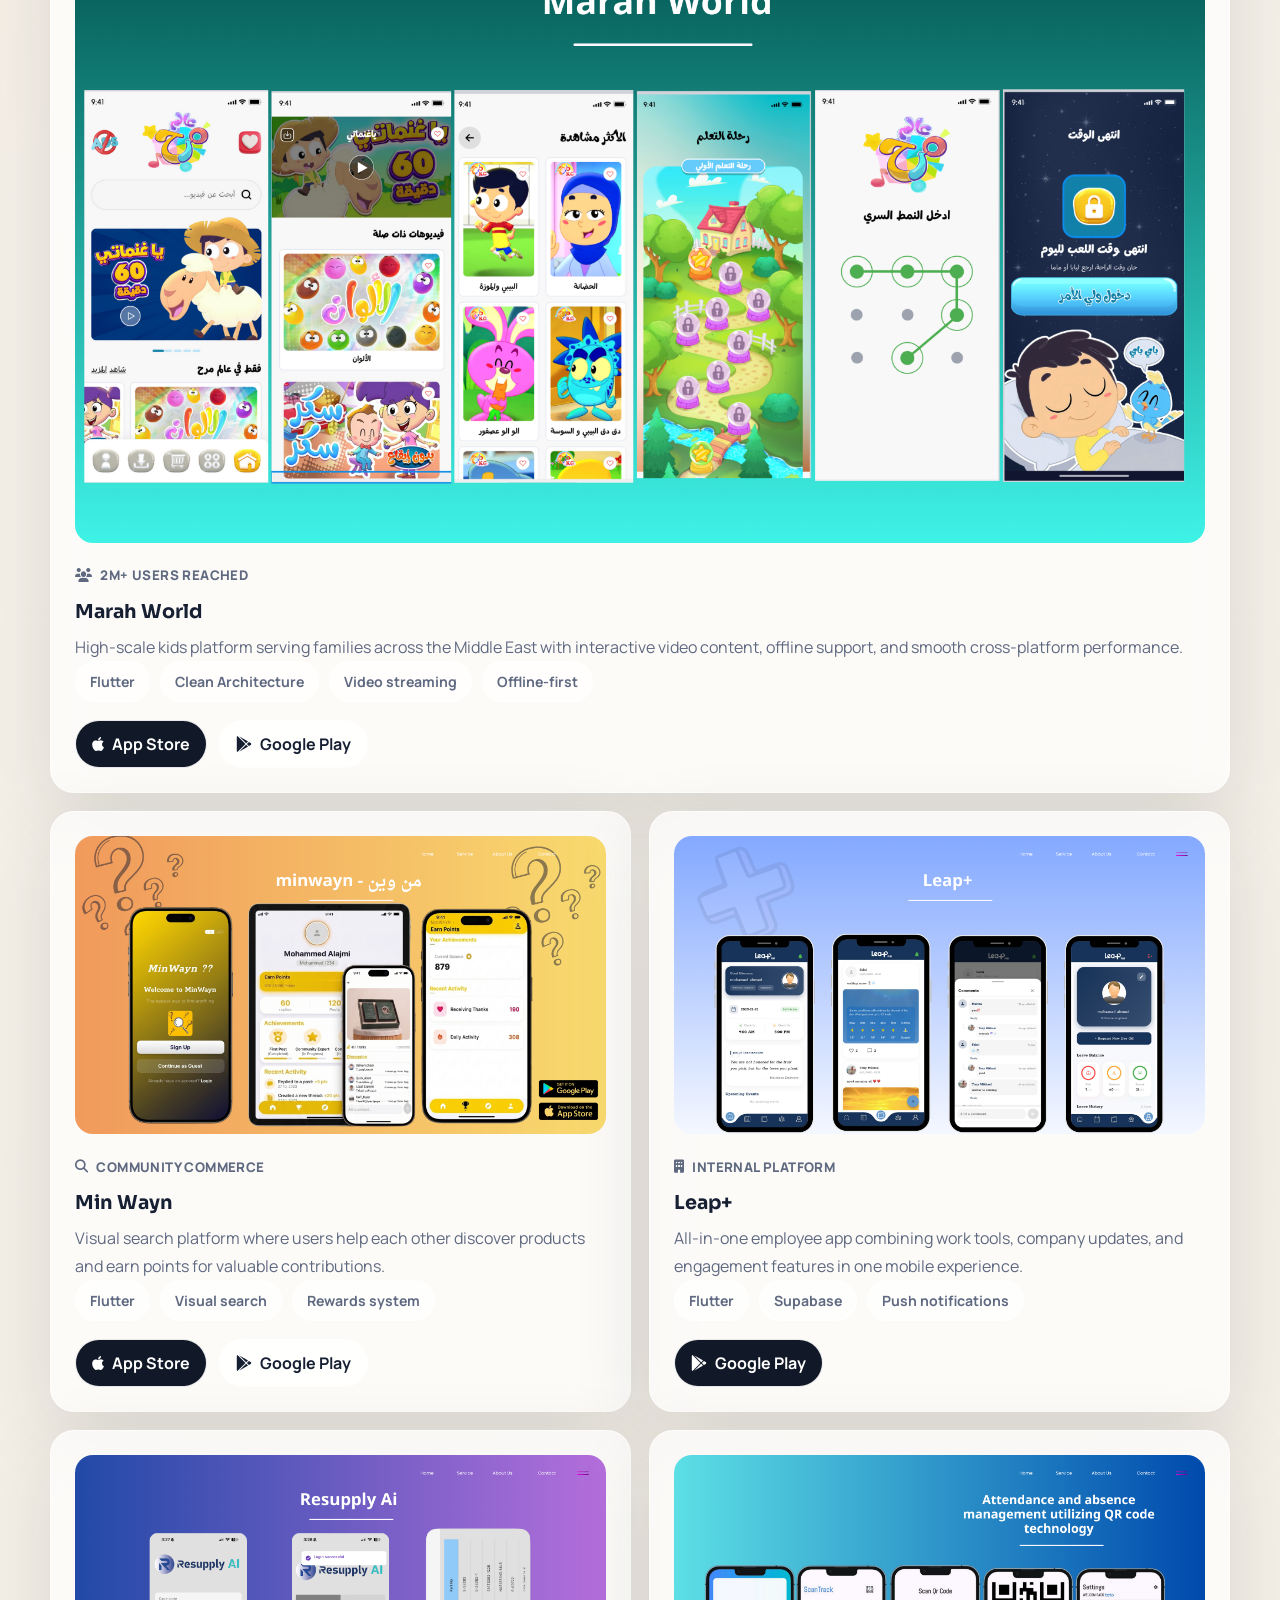
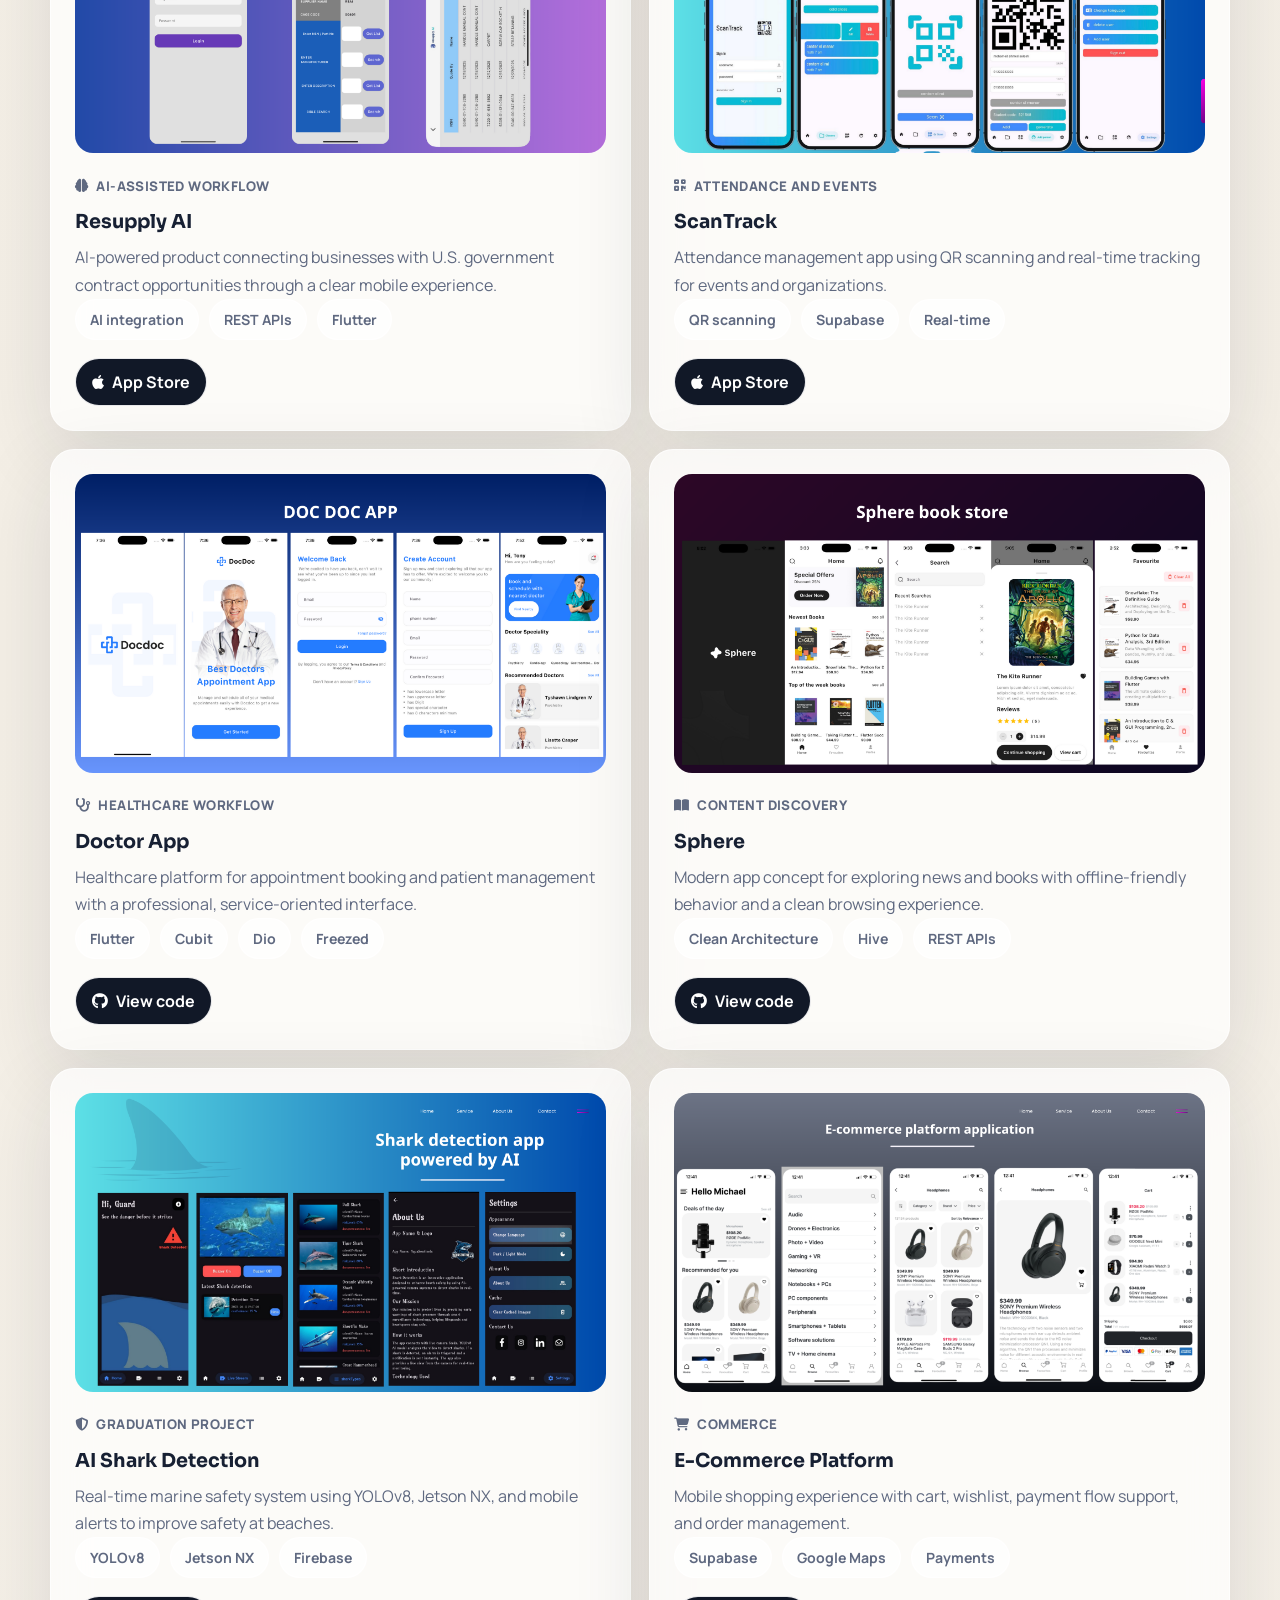
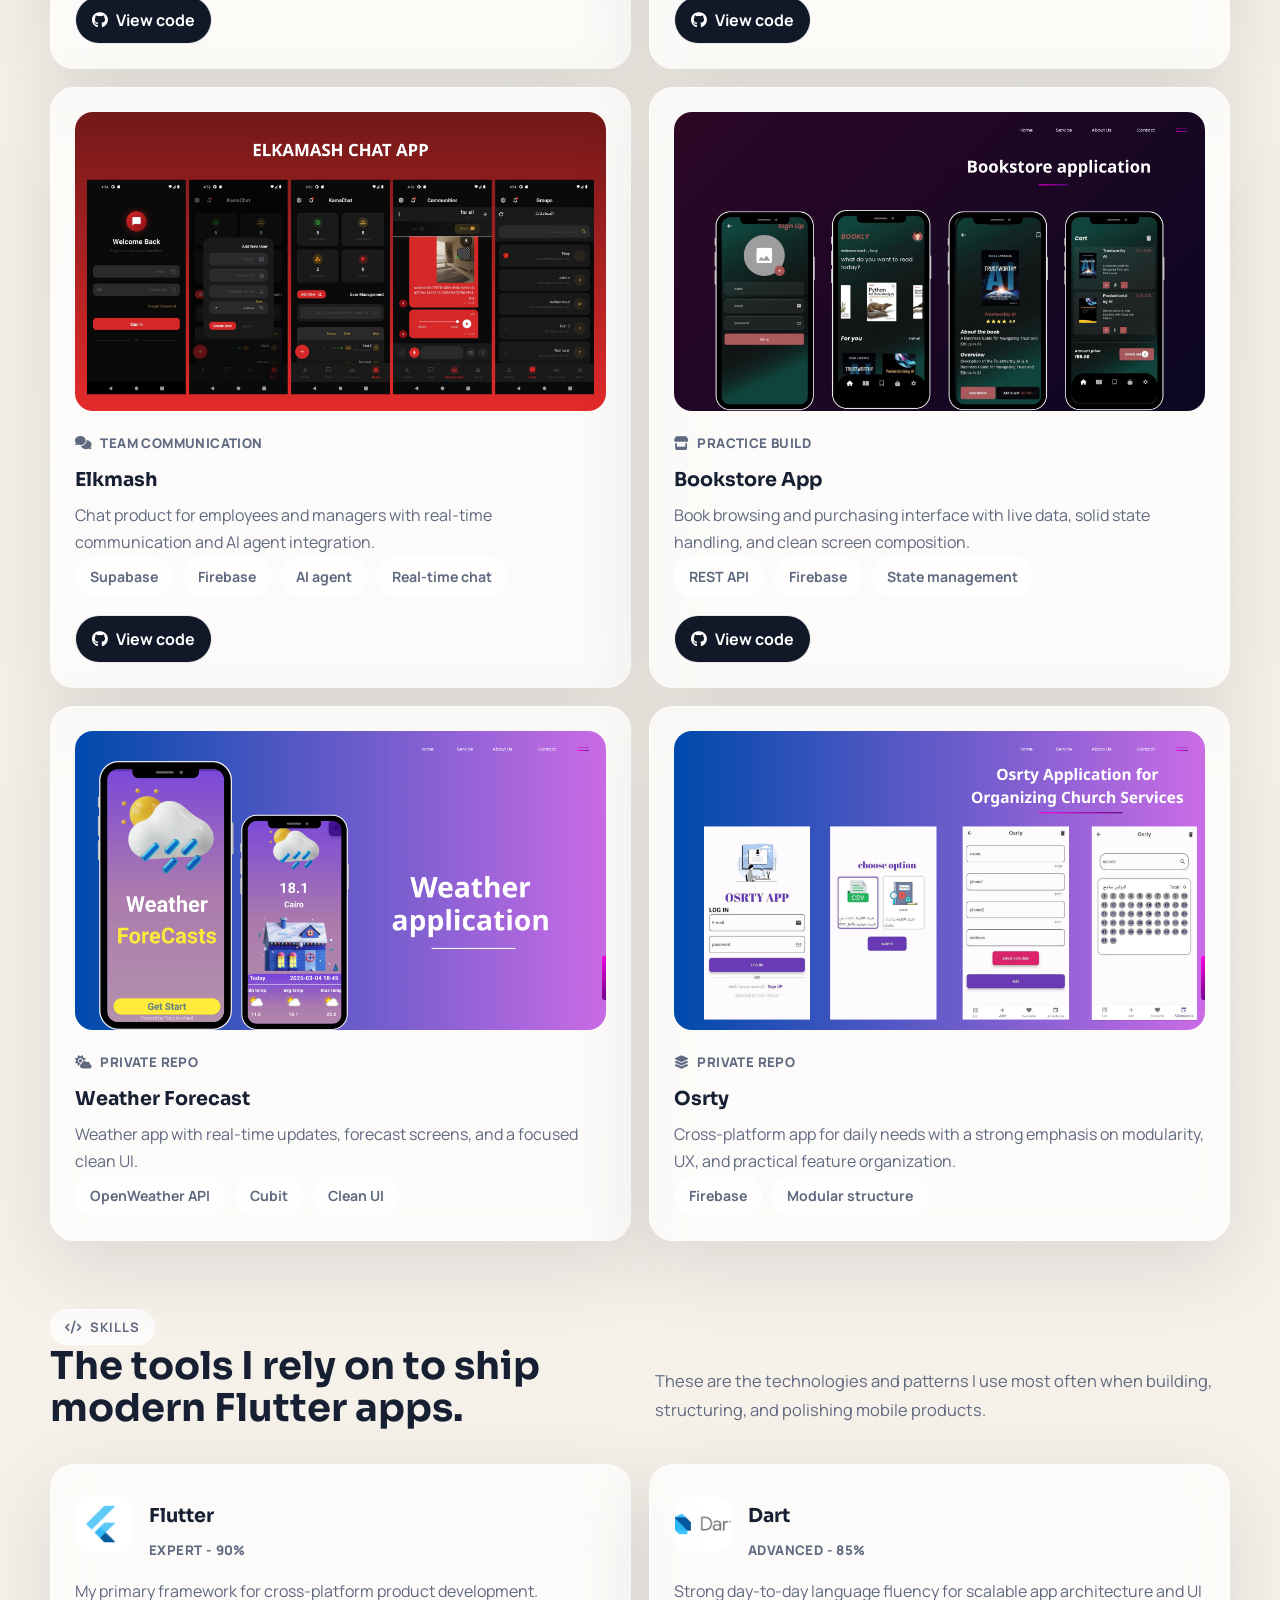
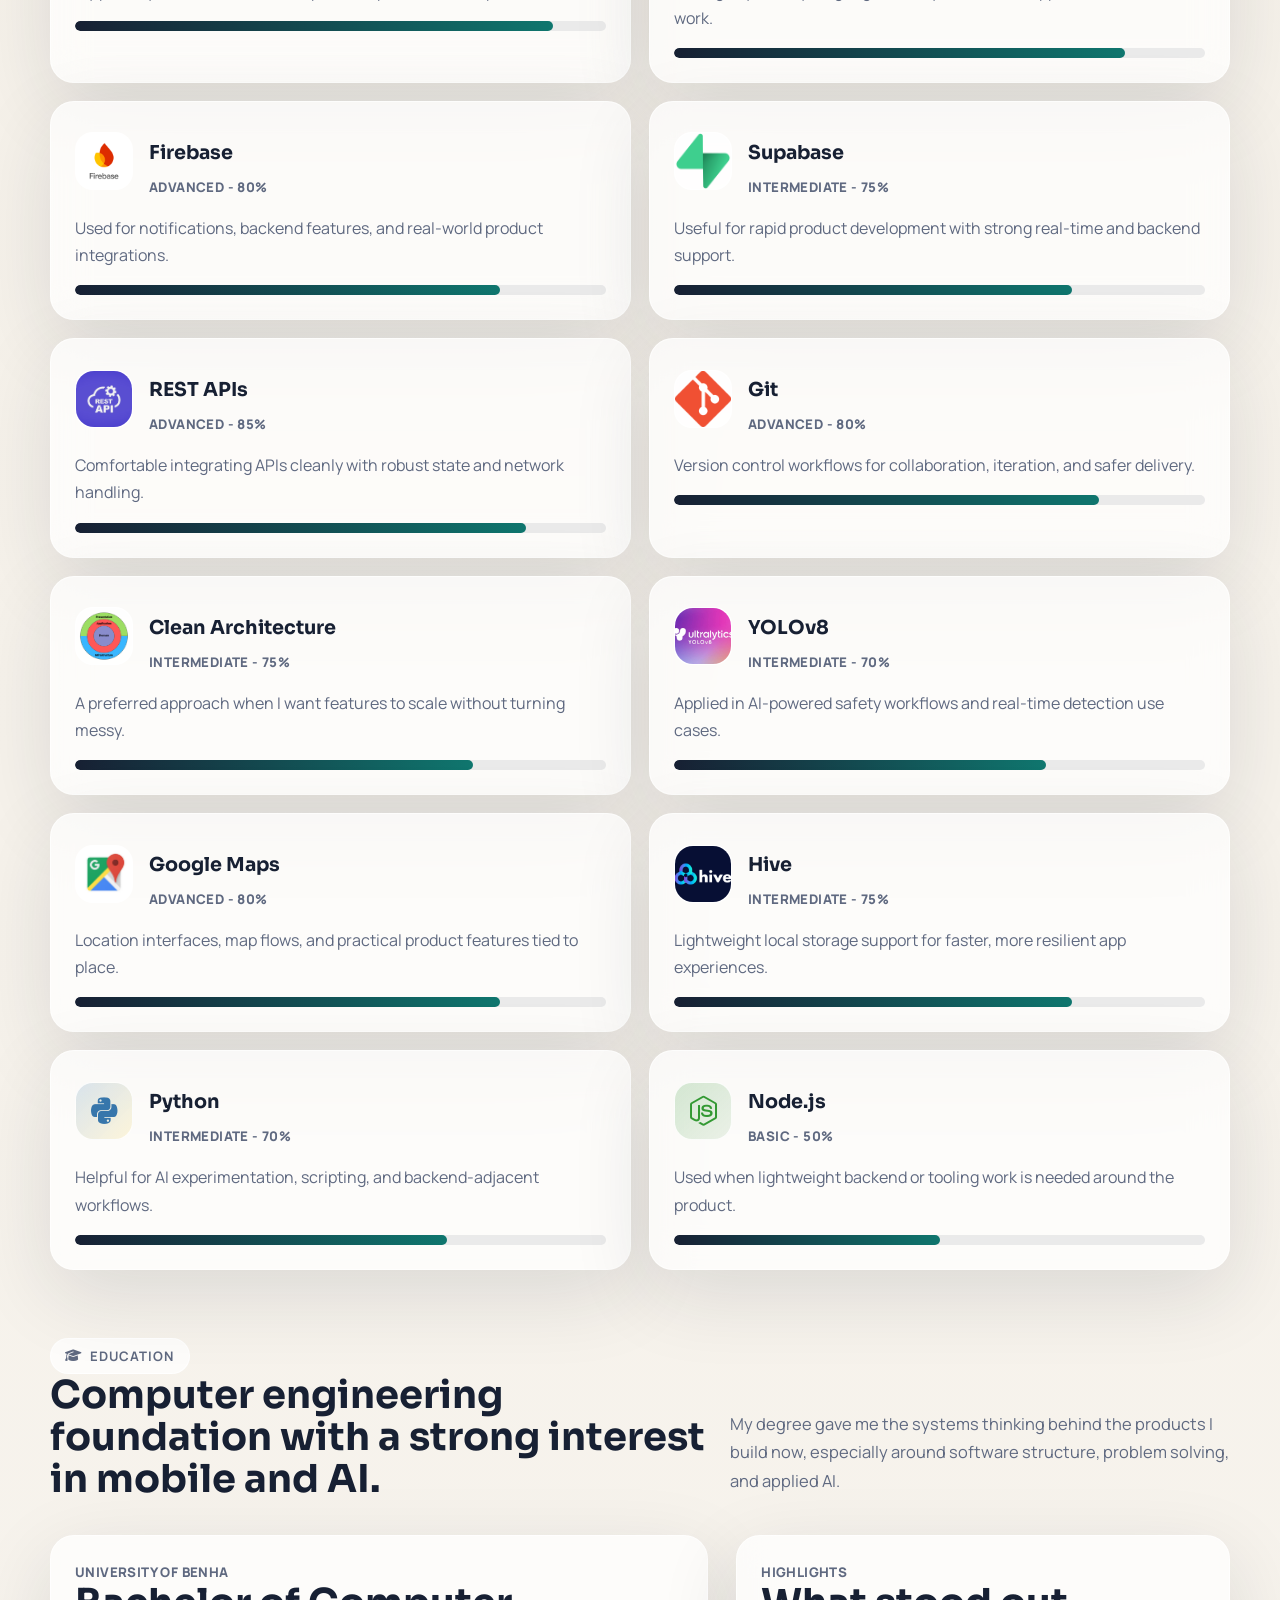
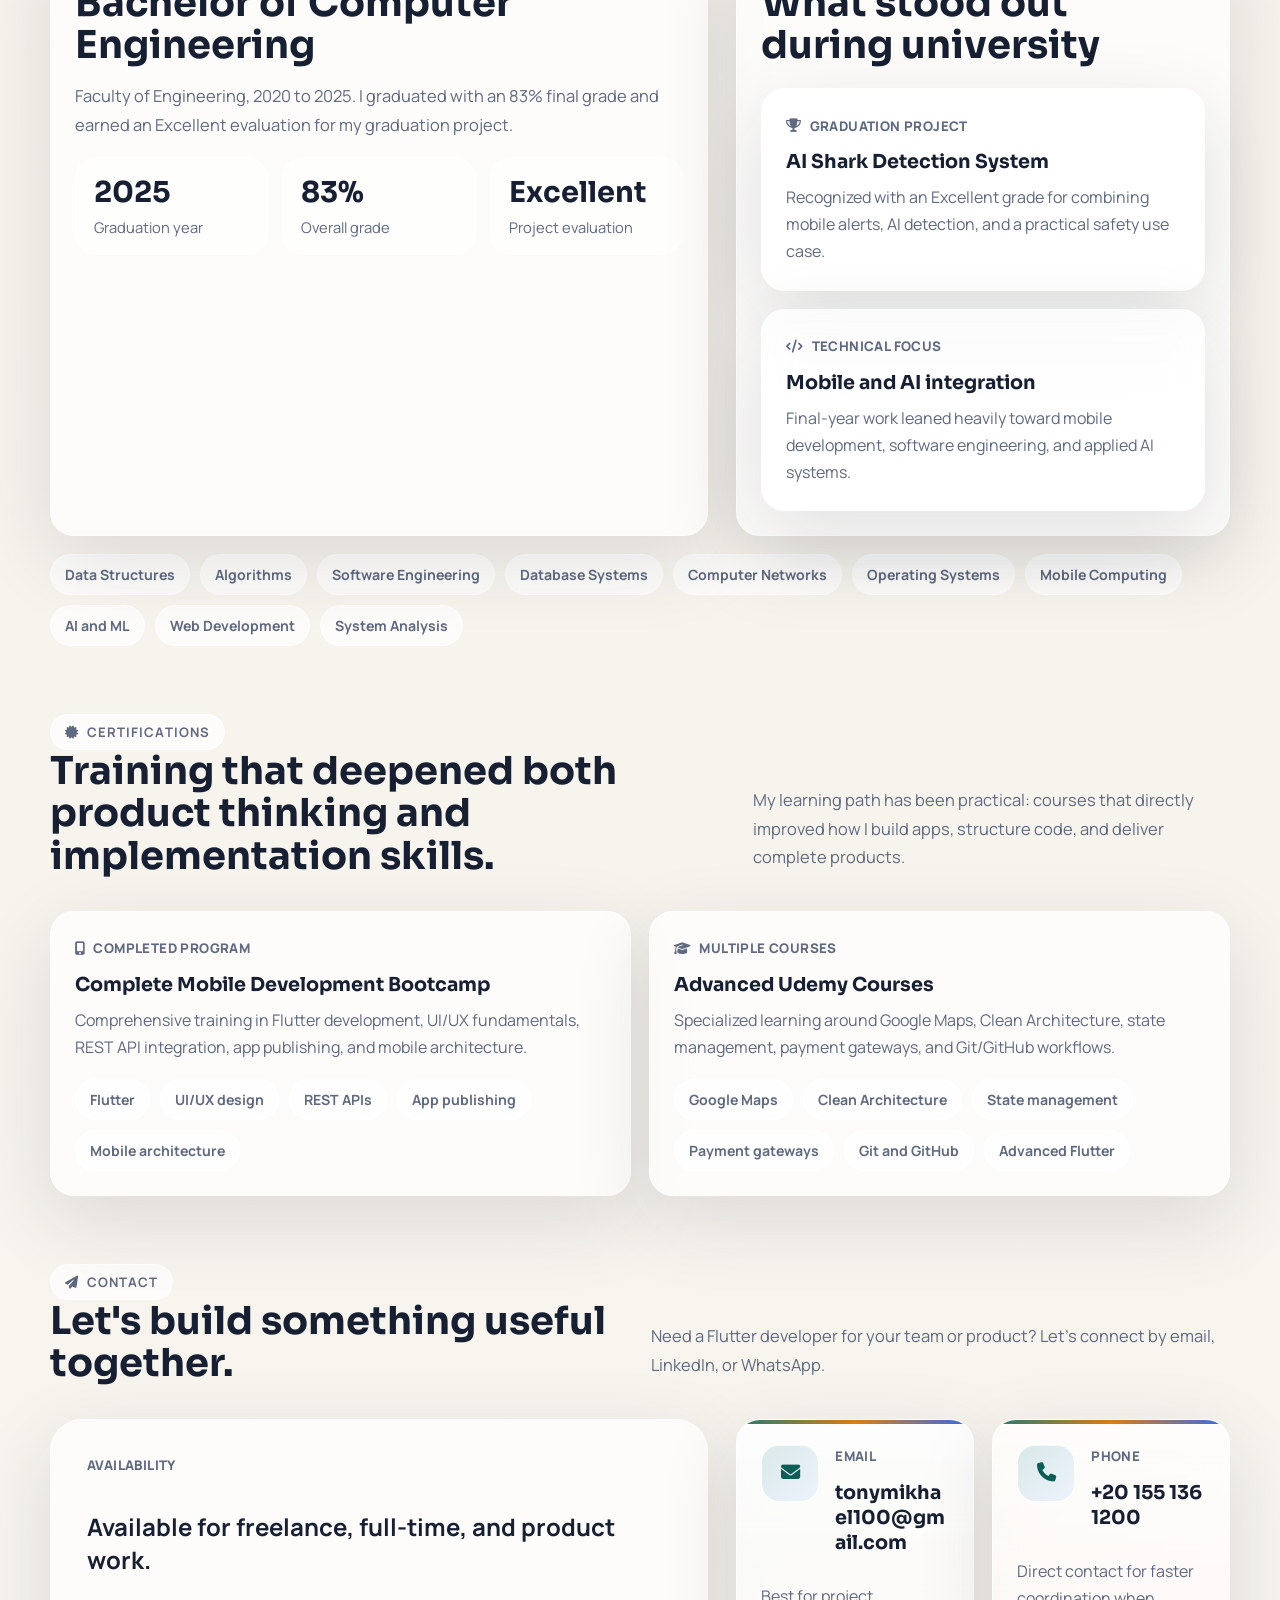
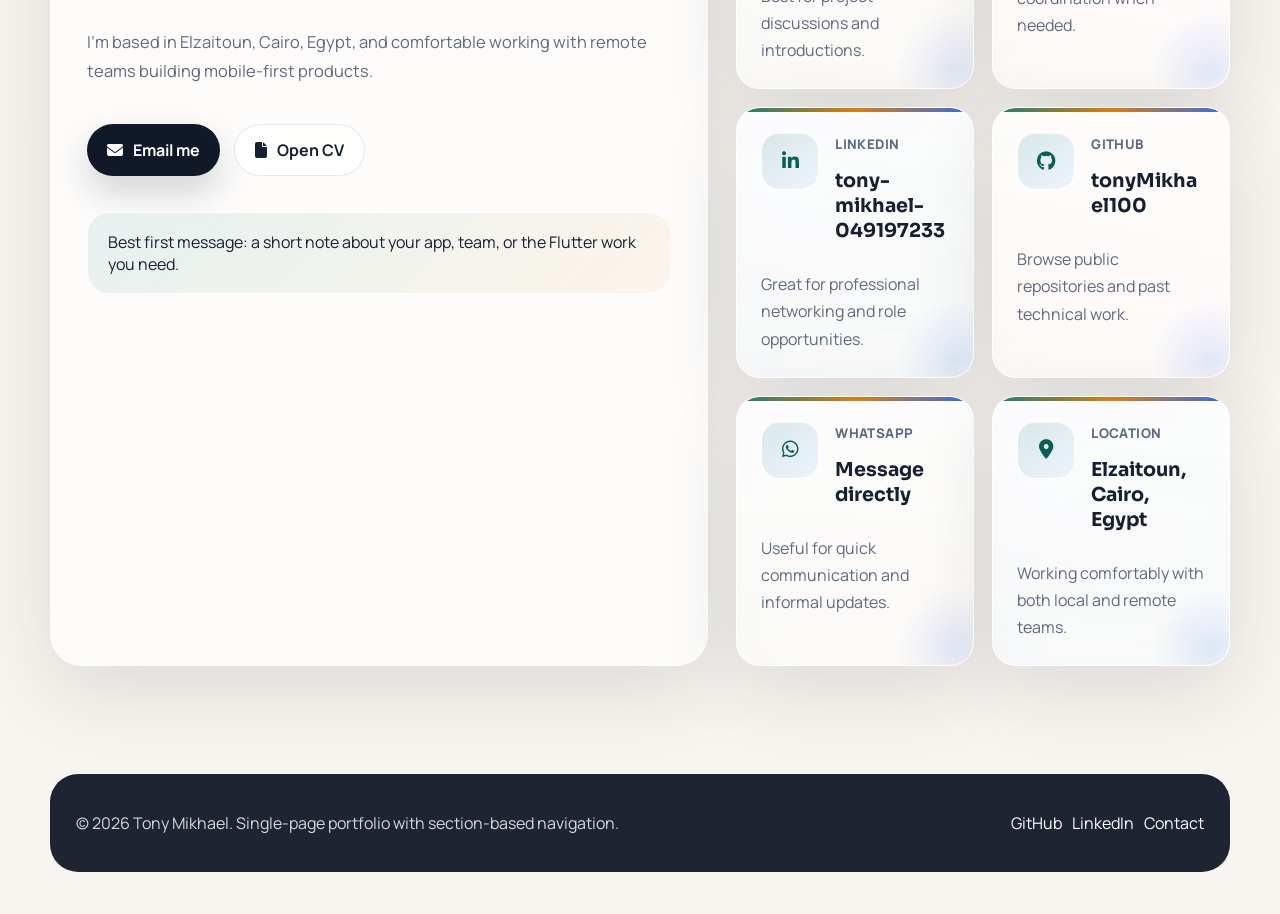
==== commit 47b8f0aa: "." ====
--- a/index.html
+++ b/index.html
@@ -7,9 +7,7 @@
   <title>Tony Mikhael | Flutter Developer</title>
   <link rel="preconnect" href="https://fonts.googleapis.com">
   <link rel="preconnect" href="https://fonts.gstatic.com" crossorigin>
-  <link
-    href="https://fonts.googleapis.com/css2?family=Manrope:wght@400;500;600;700;800&amp;family=Sora:wght@600;700;800&amp;display=swap"
-    rel="stylesheet">
+  <link href="https://fonts.googleapis.com/css2?family=Manrope:wght@400;500;600;700;800&amp;family=Sora:wght@600;700;800&amp;display=swap" rel="stylesheet">
   <link rel="stylesheet" href="https://cdnjs.cloudflare.com/ajax/libs/font-awesome/6.5.1/css/all.min.css">
   <link rel="stylesheet" href="assets/styles.css">
 </head>
@@ -62,15 +60,13 @@
           </div>
           <h1>I build <span class="highlight">modern Flutter apps</span> that feel simple and ship fast.</h1>
           <p>
-            I'm Tony Mikhael, a Flutter developer focused on polished UI, clean architecture, and production-ready
-            mobile apps.
+            I'm Tony Mikhael, a Flutter developer focused on polished UI, clean architecture, and production-ready mobile apps.
           </p>
 
           <div class="button-row">
             <a href="#projects" class="button"><i class="fas fa-arrow-down"></i> Explore projects</a>
             <a href="#contact" class="ghost-button"><i class="fas fa-paper-plane"></i> Contact me</a>
-            <a href="assets/Tony_mikhael_cv_may2026.pdf" class="ghost-button" download><i
-                class="fas fa-file-arrow-down"></i> Download CV</a>
+            <a href="assets/Tony_mikhael_cv_may2026.pdf" class="ghost-button" download><i class="fas fa-file-arrow-down"></i> Download CV</a>
           </div>
 
           <div class="metrics">
@@ -109,8 +105,7 @@
           </div>
 
           <div class="contact-note">
-            From large-user products to newer AI-assisted tools, my work stays focused on useful design and dependable
-            implementation.
+            From large-user products to newer AI-assisted tools, my work stays focused on useful design and dependable implementation.
           </div>
         </aside>
       </div>
@@ -124,8 +119,7 @@
             <h2 class="section-heading">Product-minded mobile development with real-world shipping experience.</h2>
           </div>
           <p class="section-intro page-intro">
-            I build apps that feel simple for users and stay maintainable for teams, with a strong focus on clean
-            architecture, performance, and practical UX.
+            I build apps that feel simple for users and stay maintainable for teams, with a strong focus on clean architecture, performance, and practical UX.
           </p>
         </div>
 
@@ -134,24 +128,20 @@
             <span class="small-label">Background</span>
             <h2>Who I am and how I work</h2>
             <p class="muted">
-              I'm a recent Computer Engineering graduate with hands-on Flutter experience across consumer apps, internal
-              tools,
-              AI-assisted products, and store-published releases. I enjoy turning product ideas into interfaces that
-              feel simple,
+              I'm a recent Computer Engineering graduate with hands-on Flutter experience across consumer apps, internal tools,
+              AI-assisted products, and store-published releases. I enjoy turning product ideas into interfaces that feel simple,
               while keeping the implementation maintainable under real development pressure.
             </p>
             <div class="timeline" style="margin-top: 22px;">
               <article class="timeline-card">
                 <span class="meta"><i class="fas fa-layer-group"></i> Architecture</span>
                 <h3>Clean, modular implementation</h3>
-                <p>Comfortable with Clean Architecture, Cubit/Bloc state management, and feature organization that
-                  scales as products grow.</p>
+                <p>Comfortable with Clean Architecture, Cubit/Bloc state management, and feature organization that scales as products grow.</p>
               </article>
               <article class="timeline-card">
                 <span class="meta"><i class="fas fa-mobile-screen-button"></i> UX</span>
                 <h3>Interfaces that stay easy to use</h3>
-                <p>I aim for calm, modern experiences with responsive layouts, readable hierarchy, and practical
-                  interactions.</p>
+                <p>I aim for calm, modern experiences with responsive layouts, readable hierarchy, and practical interactions.</p>
               </article>
             </div>
           </article>
@@ -215,10 +205,8 @@
               <span class="experience-date">Sep 2025 - May 2026</span>
             </div>
             <ul class="experience-list">
-              <li>Developed the Leap+ app with clean architecture, Bloc/Cubit state management, and Supabase backend
-                integration.</li>
-              <li>Deployed and published Leap+ to Google Play and the App Store, with TestFlight used for testing and
-                QA.</li>
+              <li>Developed the Leap+ app with clean architecture, Bloc/Cubit state management, and Supabase backend integration.</li>
+              <li>Deployed and published Leap+ to Google Play and the App Store, with TestFlight used for testing and QA.</li>
             </ul>
           </article>
 
@@ -231,12 +219,9 @@
               <span class="experience-date">Sep 2025 - Present</span>
             </div>
             <ul class="experience-list">
-              <li>Worked on Marah World, a children’s edutainment platform serving families across the Middle East with
-                high-concurrency video and interactive content.</li>
-              <li>Resolved critical bugs and performance bottlenecks, helping maintain app stability and a 99.9%
-                crash-free rate.</li>
-              <li>Implemented scalable Bloc/Cubit state management that reduced code redundancy and improved development
-                velocity.</li>
+              <li>Worked on Marah World, a children’s edutainment platform serving families across the Middle East with high-concurrency video and interactive content.</li>
+              <li>Resolved critical bugs and performance bottlenecks, helping maintain app stability and a 99.9% crash-free rate.</li>
+              <li>Implemented scalable Bloc/Cubit state management that reduced code redundancy and improved development velocity.</li>
             </ul>
           </article>
         </div>
@@ -259,8 +244,7 @@
             <div class="project-visual"><img src="assets/marah_world.png" alt="Marah World"></div>
             <span class="project-meta"><i class="fas fa-users"></i> 2M+ users reached</span>
             <h3>Marah World</h3>
-            <p>High-scale kids platform serving families across the Middle East with interactive video content, offline
-              support, and smooth cross-platform performance.</p>
+            <p>High-scale kids platform serving families across the Middle East with interactive video content, offline support, and smooth cross-platform performance.</p>
             <div class="project-tags">
               <span>Flutter</span>
               <span>Clean Architecture</span>
@@ -268,10 +252,8 @@
               <span>Offline-first</span>
             </div>
             <div class="project-links">
-              <a href="https://apps.apple.com/ma/app/%D8%B9%D8%A7%D9%84%D9%85-%D9%85%D8%B1%D8%AD-marah-world/id1465583245?l=ar"
-                target="_blank" rel="noreferrer" class="primary-link"><i class="fab fa-apple"></i> App Store</a>
-              <a href="https://play.google.com/store/apps/details?id=com.apptrainers.marahkg" target="_blank"
-                rel="noreferrer"><i class="fab fa-google-play"></i> Google Play</a>
+              <a href="https://apps.apple.com/ma/app/%D8%B9%D8%A7%D9%84%D9%85-%D9%85%D8%B1%D8%AD-marah-world/id1465583245?l=ar" target="_blank" rel="noreferrer" class="primary-link"><i class="fab fa-apple"></i> App Store</a>
+              <a href="https://play.google.com/store/apps/details?id=com.apptrainers.marahkg" target="_blank" rel="noreferrer"><i class="fab fa-google-play"></i> Google Play</a>
             </div>
           </article>
 
@@ -279,18 +261,15 @@
             <div class="project-visual"><img src="assets/minwayn_postere.png" alt="Min Wayn"></div>
             <span class="project-meta"><i class="fas fa-magnifying-glass"></i> Community commerce</span>
             <h3>Min Wayn</h3>
-            <p>Visual search platform where users help each other discover products and earn points for valuable
-              contributions.</p>
+            <p>Visual search platform where users help each other discover products and earn points for valuable contributions.</p>
             <div class="project-tags">
               <span>Flutter</span>
               <span>Visual search</span>
               <span>Rewards system</span>
             </div>
             <div class="project-links">
-              <a href="https://apps.apple.com/us/app/min-wayn-%D9%85%D9%86-%D9%88%D9%8A%D9%86/id6758146200"
-                target="_blank" rel="noreferrer" class="primary-link"><i class="fab fa-apple"></i> App Store</a>
-              <a href="https://play.google.com/store/apps/details?id=com.leaptechkw.minwayn.android&hl=en"
-                target="_blank" rel="noreferrer"><i class="fab fa-google-play"></i> Google Play</a>
+              <a href="https://apps.apple.com/us/app/min-wayn-%D9%85%D9%86-%D9%88%D9%8A%D9%86/id6758146200" target="_blank" rel="noreferrer" class="primary-link"><i class="fab fa-apple"></i> App Store</a>
+              <a href="https://play.google.com/store/apps/details?id=com.leaptechkw.minwayn.android&hl=en" target="_blank" rel="noreferrer"><i class="fab fa-google-play"></i> Google Play</a>
             </div>
           </article>
 
@@ -298,16 +277,14 @@
             <div class="project-visual"><img src="assets/leap.png" alt="Leap+"></div>
             <span class="project-meta"><i class="fas fa-building"></i> Internal platform</span>
             <h3>Leap+</h3>
-            <p>All-in-one employee app combining work tools, company updates, and engagement features in one mobile
-              experience.</p>
+            <p>All-in-one employee app combining work tools, company updates, and engagement features in one mobile experience.</p>
             <div class="project-tags">
               <span>Flutter</span>
               <span>Supabase</span>
               <span>Push notifications</span>
             </div>
             <div class="project-links">
-              <a href="https://play.google.com/store/apps/details?id=com.leap.techplusplus&hl=en" target="_blank"
-                rel="noreferrer" class="primary-link"><i class="fab fa-google-play"></i> Google Play</a>
+              <a href="https://play.google.com/store/apps/details?id=com.leap.techplusplus&hl=en" target="_blank" rel="noreferrer" class="primary-link"><i class="fab fa-google-play"></i> Google Play</a>
             </div>
           </article>
 
@@ -315,16 +292,14 @@
             <div class="project-visual"><img src="assets/resupply_ai.png" alt="Resupply AI"></div>
             <span class="project-meta"><i class="fas fa-brain"></i> AI-assisted workflow</span>
             <h3>Resupply AI</h3>
-            <p>AI-powered product connecting businesses with U.S. government contract opportunities through a clear
-              mobile experience.</p>
+            <p>AI-powered product connecting businesses with U.S. government contract opportunities through a clear mobile experience.</p>
             <div class="project-tags">
               <span>AI integration</span>
               <span>REST APIs</span>
               <span>Flutter</span>
             </div>
             <div class="project-links">
-              <a href="https://apps.apple.com/us/app/resupply-ai/id6756544446" target="_blank" rel="noreferrer"
-                class="primary-link"><i class="fab fa-apple"></i> App Store</a>
+              <a href="https://apps.apple.com/us/app/resupply-ai/id6756544446" target="_blank" rel="noreferrer" class="primary-link"><i class="fab fa-apple"></i> App Store</a>
             </div>
           </article>
 
@@ -339,8 +314,7 @@
               <span>Real-time</span>
             </div>
             <div class="project-links">
-              <a href="https://apps.apple.com/eg/app/scantrack/id6747943595" target="_blank" rel="noreferrer"
-                class="primary-link"><i class="fab fa-apple"></i> App Store</a>
+              <a href="https://apps.apple.com/eg/app/scantrack/id6747943595" target="_blank" rel="noreferrer" class="primary-link"><i class="fab fa-apple"></i> App Store</a>
             </div>
           </article>
 
@@ -348,8 +322,7 @@
             <div class="project-visual"><img src="assets/doc.png" alt="Doctor App"></div>
             <span class="project-meta"><i class="fas fa-stethoscope"></i> Healthcare workflow</span>
             <h3>Doctor App</h3>
-            <p>Healthcare platform for appointment booking and patient management with a professional, service-oriented
-              interface.</p>
+            <p>Healthcare platform for appointment booking and patient management with a professional, service-oriented interface.</p>
             <div class="project-tags">
               <span>Flutter</span>
               <span>Cubit</span>
@@ -357,12 +330,11 @@
               <span>Freezed</span>
             </div>
             <div class="project-links">
-              <a href="https://github.com/tonyMikhael100/doctor_appointment" target="_blank" rel="noreferrer"
-                class="primary-link"><i class="fab fa-github"></i> View code</a>
-            </div>
-          </article>
-
-          <!-- <article class="project-card">
+              <a href="https://github.com/tonyMikhael100/doctor_appointment" target="_blank" rel="noreferrer" class="primary-link"><i class="fab fa-github"></i> View code</a>
+            </div>
+          </article>
+
+          <article class="project-card">
             <div class="project-visual"><img src="assets/sphere.png" alt="Sphere"></div>
             <span class="project-meta"><i class="fas fa-book-open"></i> Content discovery</span>
             <h3>Sphere</h3>
@@ -375,22 +347,20 @@
             <div class="project-links">
               <a href="https://github.com/tonyMikhael100/bookly_clean_arch" target="_blank" rel="noreferrer" class="primary-link"><i class="fab fa-github"></i> View code</a>
             </div>
-          </article> -->
+          </article>
 
           <article class="project-card">
             <div class="project-visual"><img src="assets/ai shark detection.png" alt="AI Shark Detection"></div>
             <span class="project-meta"><i class="fas fa-shield-halved"></i> Graduation project</span>
             <h3>AI Shark Detection</h3>
-            <p>Real-time marine safety system using YOLOv8, Jetson NX, and mobile alerts to improve safety at beaches.
-            </p>
+            <p>Real-time marine safety system using YOLOv8, Jetson NX, and mobile alerts to improve safety at beaches.</p>
             <div class="project-tags">
               <span>YOLOv8</span>
               <span>Jetson NX</span>
               <span>Firebase</span>
             </div>
             <div class="project-links">
-              <a href="https://github.com/tonyMikhael100/shark_detection" target="_blank" rel="noreferrer"
-                class="primary-link"><i class="fab fa-github"></i> View code</a>
+              <a href="https://github.com/tonyMikhael100/shark_detection" target="_blank" rel="noreferrer" class="primary-link"><i class="fab fa-github"></i> View code</a>
             </div>
           </article>
 
@@ -405,8 +375,7 @@
               <span>Payments</span>
             </div>
             <div class="project-links">
-              <a href="https://github.com/tonyMikhael100/electronics_shop" target="_blank" rel="noreferrer"
-                class="primary-link"><i class="fab fa-github"></i> View code</a>
+              <a href="https://github.com/tonyMikhael100/electronics_shop" target="_blank" rel="noreferrer" class="primary-link"><i class="fab fa-github"></i> View code</a>
             </div>
           </article>
 
@@ -422,8 +391,7 @@
               <span>Real-time chat</span>
             </div>
             <div class="project-links">
-              <a href="https://github.com/tonyMikhael100/kama_chat" target="_blank" rel="noreferrer"
-                class="primary-link"><i class="fab fa-github"></i> View code</a>
+              <a href="https://github.com/tonyMikhael100/kama_chat" target="_blank" rel="noreferrer" class="primary-link"><i class="fab fa-github"></i> View code</a>
             </div>
           </article>
 
@@ -431,16 +399,14 @@
             <div class="project-visual"><img src="assets/bookly.png" alt="Bookstore App"></div>
             <span class="project-meta"><i class="fas fa-store"></i> Practice build</span>
             <h3>Bookstore App</h3>
-            <p>Book browsing and purchasing interface with live data, solid state handling, and clean screen
-              composition.</p>
+            <p>Book browsing and purchasing interface with live data, solid state handling, and clean screen composition.</p>
             <div class="project-tags">
               <span>REST API</span>
               <span>Firebase</span>
               <span>State management</span>
             </div>
             <div class="project-links">
-              <a href="https://github.com/tonyMikhael100/kimit_graduation_project" target="_blank" rel="noreferrer"
-                class="primary-link"><i class="fab fa-github"></i> View code</a>
+              <a href="https://github.com/tonyMikhael100/kimit_graduation_project" target="_blank" rel="noreferrer" class="primary-link"><i class="fab fa-github"></i> View code</a>
             </div>
           </article>
 
@@ -460,8 +426,7 @@
             <div class="project-visual"><img src="assets/osrty.png" alt="Osrty"></div>
             <span class="project-meta"><i class="fas fa-layer-group"></i> Private repo</span>
             <h3>Osrty</h3>
-            <p>Cross-platform app for daily needs with a strong emphasis on modularity, UX, and practical feature
-              organization.</p>
+            <p>Cross-platform app for daily needs with a strong emphasis on modularity, UX, and practical feature organization.</p>
             <div class="project-tags">
               <span>Firebase</span>
               <span>Modular structure</span>
@@ -479,8 +444,7 @@
             <h2 class="section-heading">The tools I rely on to ship modern Flutter apps.</h2>
           </div>
           <p class="section-intro page-intro">
-            These are the technologies and patterns I use most often when building, structuring, and polishing mobile
-            products.
+            These are the technologies and patterns I use most often when building, structuring, and polishing mobile products.
           </p>
         </div>
 
@@ -488,9 +452,7 @@
           <article class="skill-card">
             <div class="skill-card-head">
               <div class="skill-logo"><img src="assets/flutter.jpg" alt="Flutter"></div>
-              <div>
-                <h3>Flutter</h3><span class="skill-level">Expert - 90%</span>
-              </div>
+              <div><h3>Flutter</h3><span class="skill-level">Expert - 90%</span></div>
             </div>
             <p>My primary framework for cross-platform product development.</p>
             <div class="progress"><span style="width: 90%"></span></div>
@@ -498,9 +460,7 @@
           <article class="skill-card">
             <div class="skill-card-head">
               <div class="skill-logo"><img src="assets/dart.png" alt="Dart"></div>
-              <div>
-                <h3>Dart</h3><span class="skill-level">Advanced - 85%</span>
-              </div>
+              <div><h3>Dart</h3><span class="skill-level">Advanced - 85%</span></div>
             </div>
             <p>Strong day-to-day language fluency for scalable app architecture and UI work.</p>
             <div class="progress"><span style="width: 85%"></span></div>
@@ -508,9 +468,7 @@
           <article class="skill-card">
             <div class="skill-card-head">
               <div class="skill-logo"><img src="assets/firebase.png" alt="Firebase"></div>
-              <div>
-                <h3>Firebase</h3><span class="skill-level">Advanced - 80%</span>
-              </div>
+              <div><h3>Firebase</h3><span class="skill-level">Advanced - 80%</span></div>
             </div>
             <p>Used for notifications, backend features, and real-world product integrations.</p>
             <div class="progress"><span style="width: 80%"></span></div>
@@ -518,9 +476,7 @@
           <article class="skill-card">
             <div class="skill-card-head">
               <div class="skill-logo"><img src="assets/supabase.png" alt="Supabase"></div>
-              <div>
-                <h3>Supabase</h3><span class="skill-level">Intermediate - 75%</span>
-              </div>
+              <div><h3>Supabase</h3><span class="skill-level">Intermediate - 75%</span></div>
             </div>
             <p>Useful for rapid product development with strong real-time and backend support.</p>
             <div class="progress"><span style="width: 75%"></span></div>
@@ -528,9 +484,7 @@
           <article class="skill-card">
             <div class="skill-card-head">
               <div class="skill-logo"><img src="assets/rest.jpg" alt="REST API"></div>
-              <div>
-                <h3>REST APIs</h3><span class="skill-level">Advanced - 85%</span>
-              </div>
+              <div><h3>REST APIs</h3><span class="skill-level">Advanced - 85%</span></div>
             </div>
             <p>Comfortable integrating APIs cleanly with robust state and network handling.</p>
             <div class="progress"><span style="width: 85%"></span></div>
@@ -538,9 +492,7 @@
           <article class="skill-card">
             <div class="skill-card-head">
               <div class="skill-logo"><img src="assets/git.png" alt="Git"></div>
-              <div>
-                <h3>Git</h3><span class="skill-level">Advanced - 80%</span>
-              </div>
+              <div><h3>Git</h3><span class="skill-level">Advanced - 80%</span></div>
             </div>
             <p>Version control workflows for collaboration, iteration, and safer delivery.</p>
             <div class="progress"><span style="width: 80%"></span></div>
@@ -548,9 +500,7 @@
           <article class="skill-card">
             <div class="skill-card-head">
               <div class="skill-logo"><img src="assets/clean_architecture.png" alt="Clean Architecture"></div>
-              <div>
-                <h3>Clean Architecture</h3><span class="skill-level">Intermediate - 75%</span>
-              </div>
+              <div><h3>Clean Architecture</h3><span class="skill-level">Intermediate - 75%</span></div>
             </div>
             <p>A preferred approach when I want features to scale without turning messy.</p>
             <div class="progress"><span style="width: 75%"></span></div>
@@ -558,9 +508,7 @@
           <article class="skill-card">
             <div class="skill-card-head">
               <div class="skill-logo"><img src="assets/yolov.jpg" alt="YOLOv8"></div>
-              <div>
-                <h3>YOLOv8</h3><span class="skill-level">Intermediate - 70%</span>
-              </div>
+              <div><h3>YOLOv8</h3><span class="skill-level">Intermediate - 70%</span></div>
             </div>
             <p>Applied in AI-powered safety workflows and real-time detection use cases.</p>
             <div class="progress"><span style="width: 70%"></span></div>
@@ -568,9 +516,7 @@
           <article class="skill-card">
             <div class="skill-card-head">
               <div class="skill-logo"><img src="assets/maps.jpg" alt="Google Maps"></div>
-              <div>
-                <h3>Google Maps</h3><span class="skill-level">Advanced - 80%</span>
-              </div>
+              <div><h3>Google Maps</h3><span class="skill-level">Advanced - 80%</span></div>
             </div>
             <p>Location interfaces, map flows, and practical product features tied to place.</p>
             <div class="progress"><span style="width: 80%"></span></div>
@@ -578,9 +524,7 @@
           <article class="skill-card">
             <div class="skill-card-head">
               <div class="skill-logo"><img src="assets/hive.png" alt="Hive"></div>
-              <div>
-                <h3>Hive</h3><span class="skill-level">Intermediate - 75%</span>
-              </div>
+              <div><h3>Hive</h3><span class="skill-level">Intermediate - 75%</span></div>
             </div>
             <p>Lightweight local storage support for faster, more resilient app experiences.</p>
             <div class="progress"><span style="width: 75%"></span></div>
@@ -588,9 +532,7 @@
           <article class="skill-card">
             <div class="skill-card-head">
               <div class="skill-logo skill-logo-python" aria-hidden="true"><i class="fab fa-python"></i></div>
-              <div>
-                <h3>Python</h3><span class="skill-level">Intermediate - 70%</span>
-              </div>
+              <div><h3>Python</h3><span class="skill-level">Intermediate - 70%</span></div>
             </div>
             <p>Helpful for AI experimentation, scripting, and backend-adjacent workflows.</p>
             <div class="progress"><span style="width: 70%"></span></div>
@@ -598,9 +540,7 @@
           <article class="skill-card">
             <div class="skill-card-head">
               <div class="skill-logo skill-logo-node" aria-hidden="true"><i class="fab fa-node-js"></i></div>
-              <div>
-                <h3>Node.js</h3><span class="skill-level">Basic - 50%</span>
-              </div>
+              <div><h3>Node.js</h3><span class="skill-level">Basic - 50%</span></div>
             </div>
             <p>Used when lightweight backend or tooling work is needed around the product.</p>
             <div class="progress"><span style="width: 50%"></span></div>
@@ -617,8 +557,7 @@
             <h2 class="section-heading">Computer engineering foundation with a strong interest in mobile and AI.</h2>
           </div>
           <p class="section-intro page-intro">
-            My degree gave me the systems thinking behind the products I build now, especially around software
-            structure, problem solving, and applied AI.
+            My degree gave me the systems thinking behind the products I build now, especially around software structure, problem solving, and applied AI.
           </p>
         </div>
 
@@ -627,8 +566,7 @@
             <span class="small-label">University of Benha</span>
             <h2>Bachelor of Computer Engineering</h2>
             <p class="muted">
-              Faculty of Engineering, 2020 to 2025. I graduated with an 83% final grade and earned an Excellent
-              evaluation for my graduation project.
+              Faculty of Engineering, 2020 to 2025. I graduated with an 83% final grade and earned an Excellent evaluation for my graduation project.
             </p>
             <div class="metrics">
               <div class="metric">
@@ -653,14 +591,12 @@
               <article class="timeline-card">
                 <span class="meta"><i class="fas fa-trophy"></i> Graduation project</span>
                 <h3>AI Shark Detection System</h3>
-                <p>Recognized with an Excellent grade for combining mobile alerts, AI detection, and a practical safety
-                  use case.</p>
+                <p>Recognized with an Excellent grade for combining mobile alerts, AI detection, and a practical safety use case.</p>
               </article>
               <article class="timeline-card">
                 <span class="meta"><i class="fas fa-code"></i> Technical focus</span>
                 <h3>Mobile and AI integration</h3>
-                <p>Final-year work leaned heavily toward mobile development, software engineering, and applied AI
-                  systems.</p>
+                <p>Final-year work leaned heavily toward mobile development, software engineering, and applied AI systems.</p>
               </article>
             </div>
           </article>
@@ -689,8 +625,7 @@
             <h2 class="section-heading">Training that deepened both product thinking and implementation skills.</h2>
           </div>
           <p class="section-intro page-intro">
-            My learning path has been practical: courses that directly improved how I build apps, structure code, and
-            deliver complete products.
+            My learning path has been practical: courses that directly improved how I build apps, structure code, and deliver complete products.
           </p>
         </div>
 
@@ -698,8 +633,7 @@
           <article class="timeline-card">
             <span class="meta"><i class="fas fa-mobile-screen-button"></i> Completed program</span>
             <h3>Complete Mobile Development Bootcamp</h3>
-            <p>Comprehensive training in Flutter development, UI/UX fundamentals, REST API integration, app publishing,
-              and mobile architecture.</p>
+            <p>Comprehensive training in Flutter development, UI/UX fundamentals, REST API integration, app publishing, and mobile architecture.</p>
             <div class="project-tags" style="margin-top: 18px;">
               <span>Flutter</span>
               <span>UI/UX design</span>
@@ -712,8 +646,7 @@
           <article class="timeline-card">
             <span class="meta"><i class="fas fa-graduation-cap"></i> Multiple courses</span>
             <h3>Advanced Udemy Courses</h3>
-            <p>Specialized learning around Google Maps, Clean Architecture, state management, payment gateways, and
-              Git/GitHub workflows.</p>
+            <p>Specialized learning around Google Maps, Clean Architecture, state management, payment gateways, and Git/GitHub workflows.</p>
             <div class="project-tags" style="margin-top: 18px;">
               <span>Google Maps</span>
               <span>Clean Architecture</span>
@@ -744,14 +677,11 @@
             <span class="small-label">Availability</span>
             <h2>Available for freelance, full-time, and product work.</h2>
             <p class="muted">
-              I'm based in Elzaitoun, Cairo, Egypt, and comfortable working with remote teams building mobile-first
-              products.
+              I'm based in Elzaitoun, Cairo, Egypt, and comfortable working with remote teams building mobile-first products.
             </p>
             <div class="button-row">
-              <a href="mailto:tonymikhael100@gmail.com?subject=Project Inquiry" class="button"><i
-                  class="fas fa-envelope"></i> Email me</a>
-              <a href="assets/Tony_mikhael_cv_may2026.pdf" target="_blank" rel="noreferrer" class="ghost-button"><i
-                  class="fas fa-file"></i> Open CV</a>
+              <a href="mailto:tonymikhael100@gmail.com?subject=Project Inquiry" class="button"><i class="fas fa-envelope"></i> Email me</a>
+              <a href="assets/Tony_mikhael_cv_may2026.pdf" target="_blank" rel="noreferrer" class="ghost-button"><i class="fas fa-file"></i> Open CV</a>
             </div>
             <div class="contact-note">
               Best first message: a short note about your app, team, or the Flutter work you need.
@@ -781,8 +711,7 @@
               <p>Direct contact for faster coordination when needed.</p>
             </a>
 
-            <a href="https://www.linkedin.com/in/tony-mikhael-049197233/" target="_blank" rel="noreferrer"
-              class="contact-card">
+            <a href="https://www.linkedin.com/in/tony-mikhael-049197233/" target="_blank" rel="noreferrer" class="contact-card">
               <div class="contact-card-head">
                 <div class="contact-icon"><i class="fab fa-linkedin-in"></i></div>
                 <div>
@@ -845,4 +774,4 @@
   <script src="assets/app.js"></script>
 </body>
 
-</html>+</html>
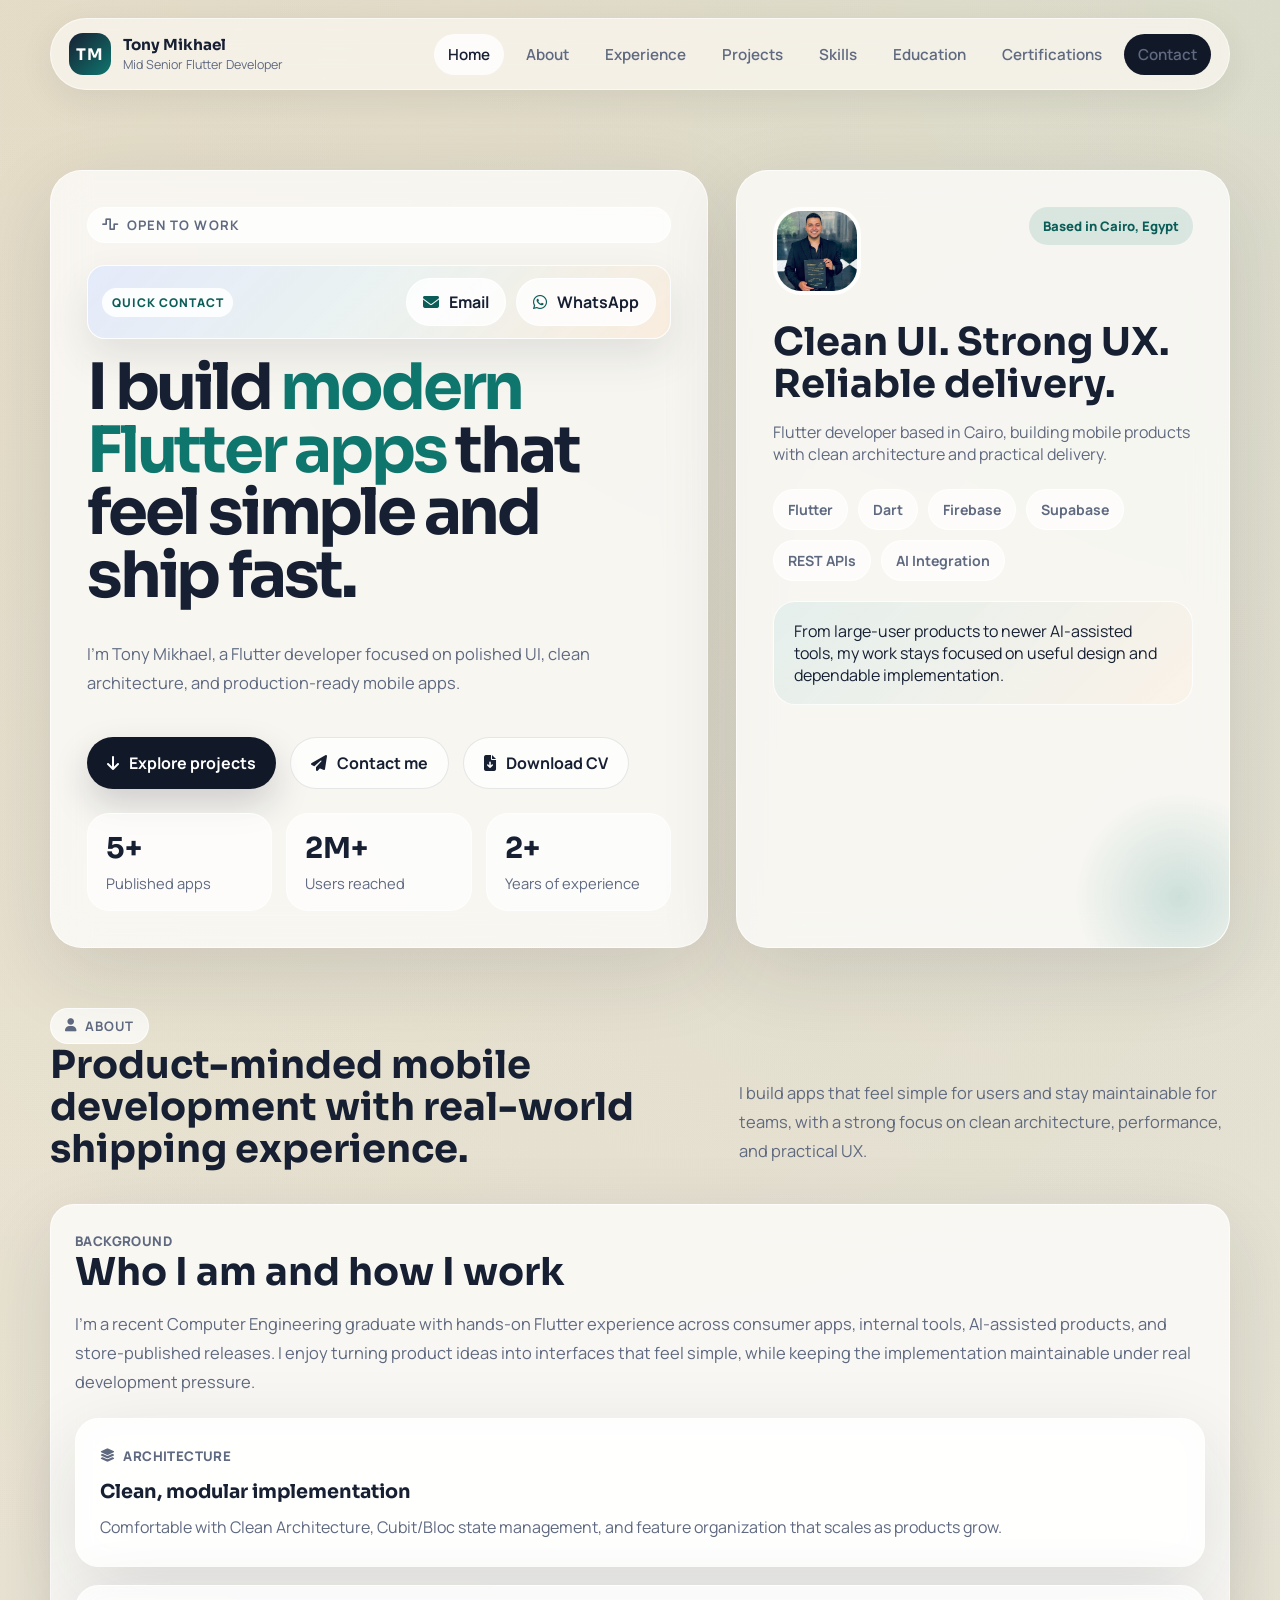
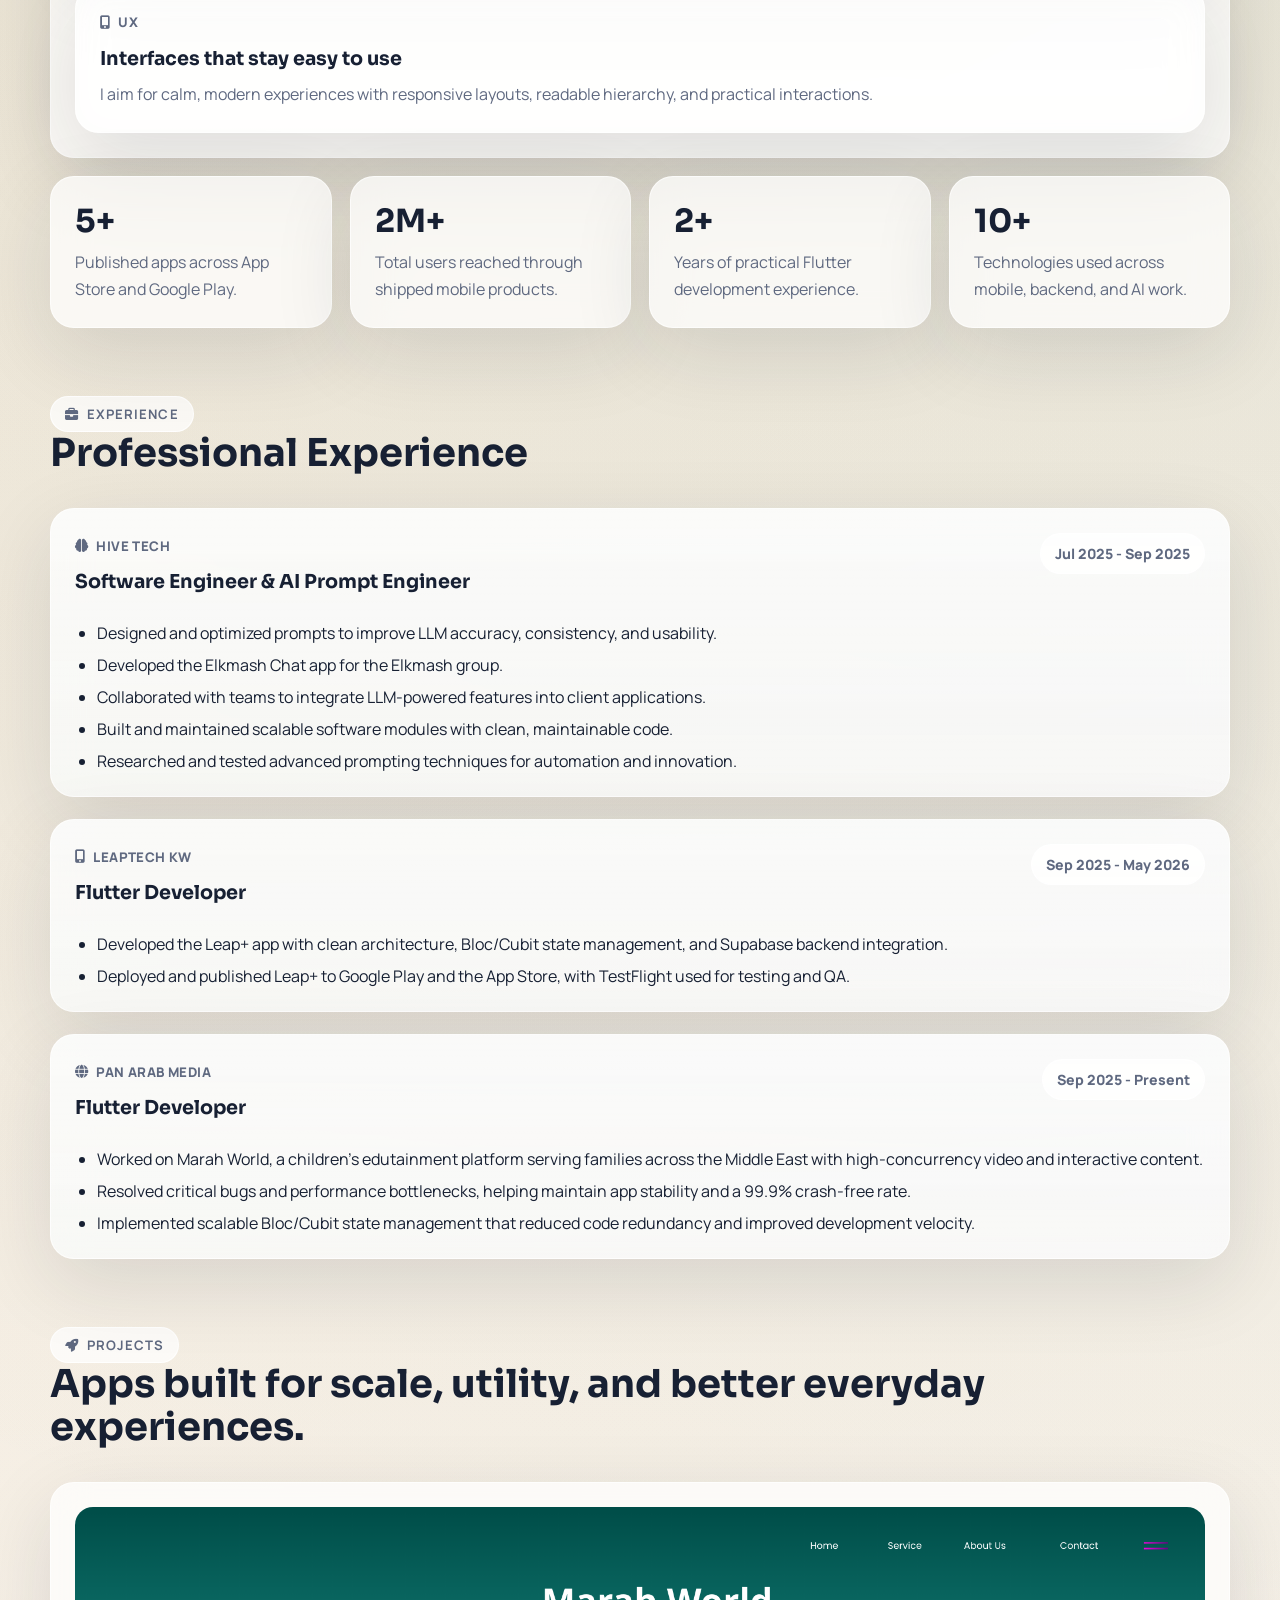
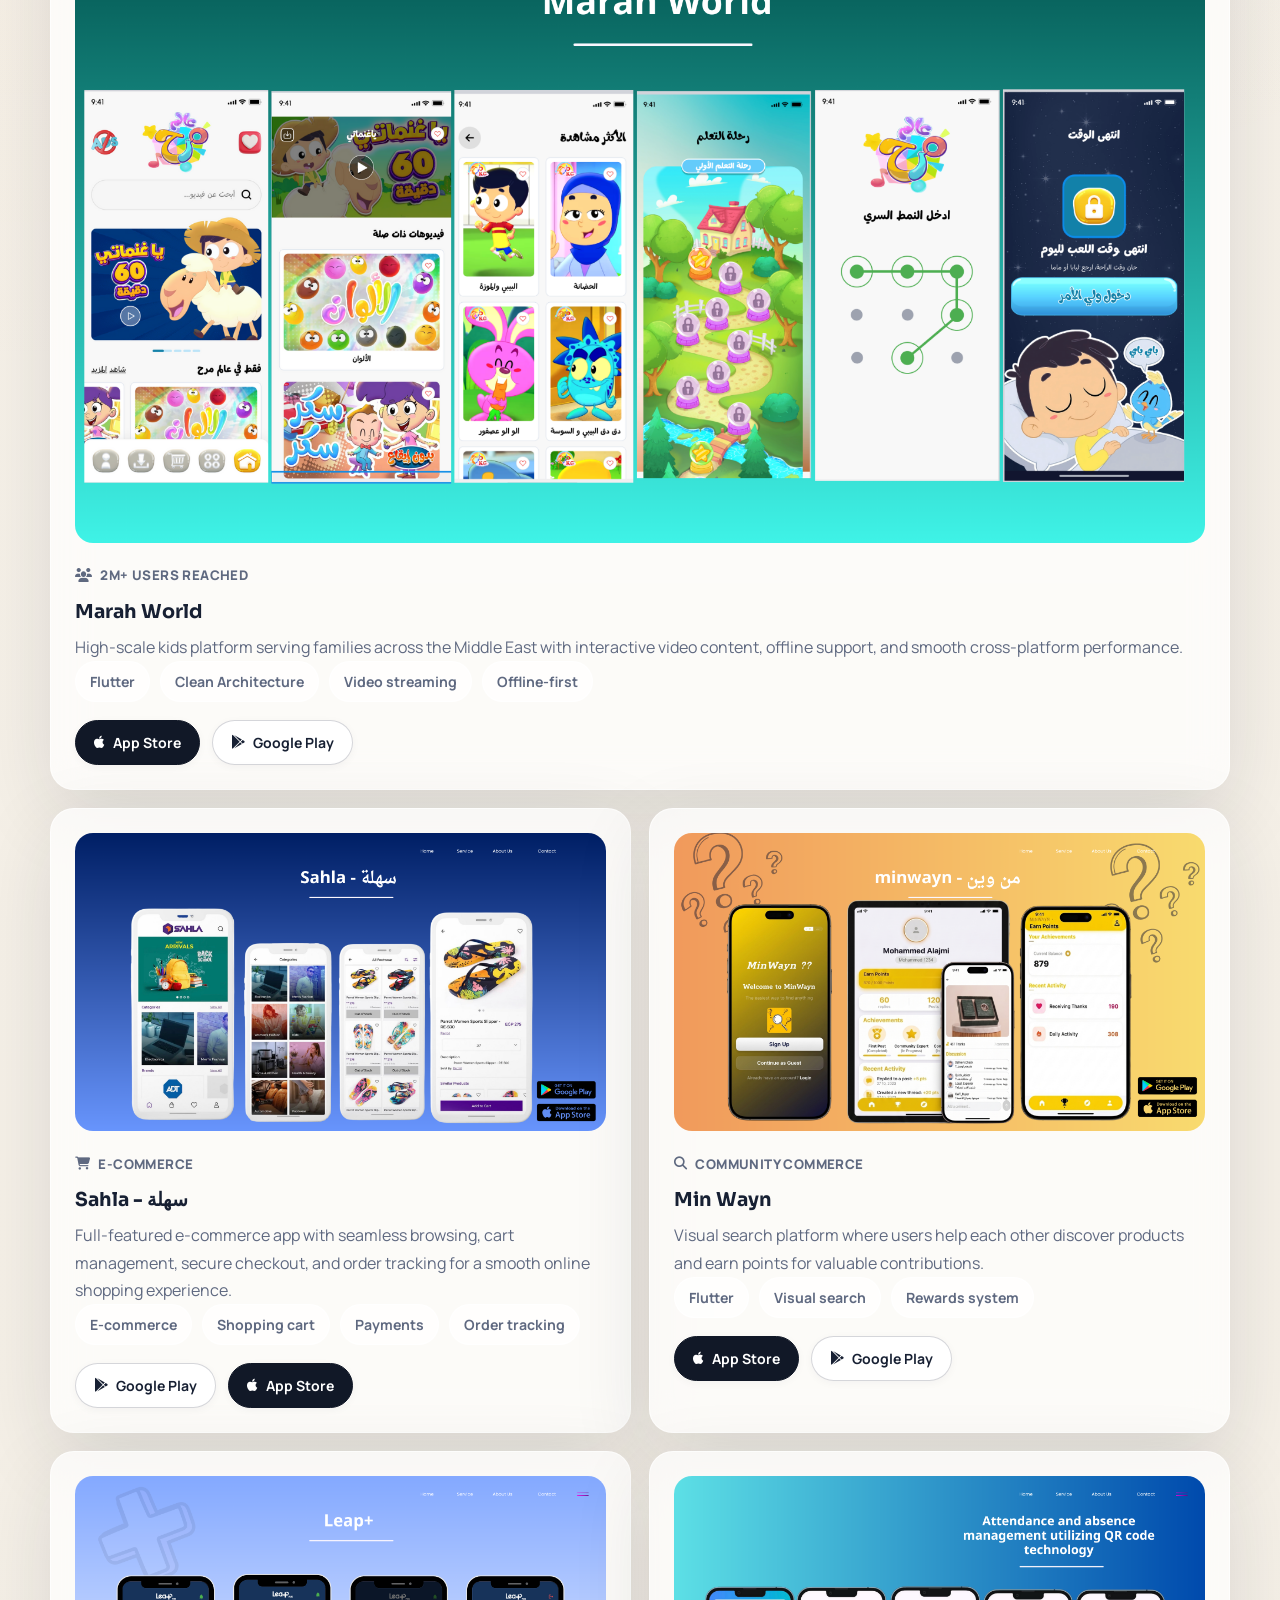
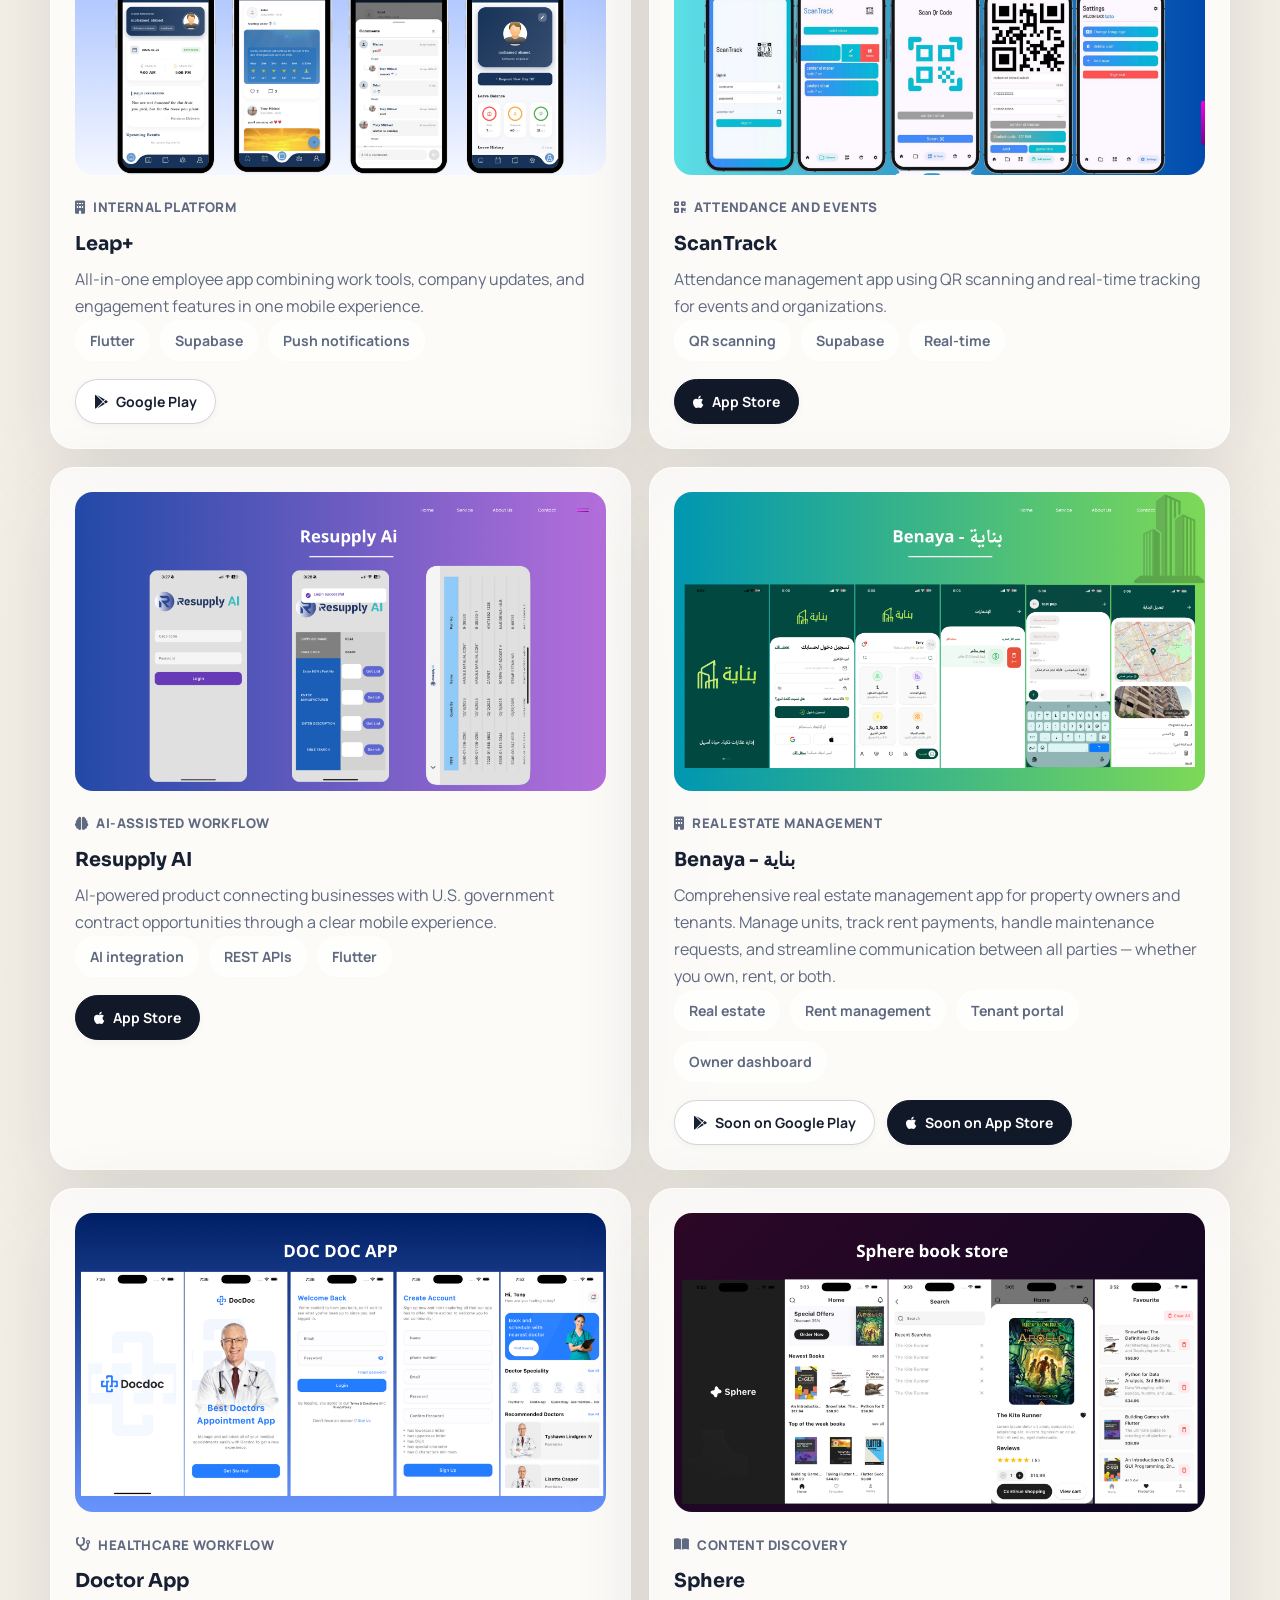
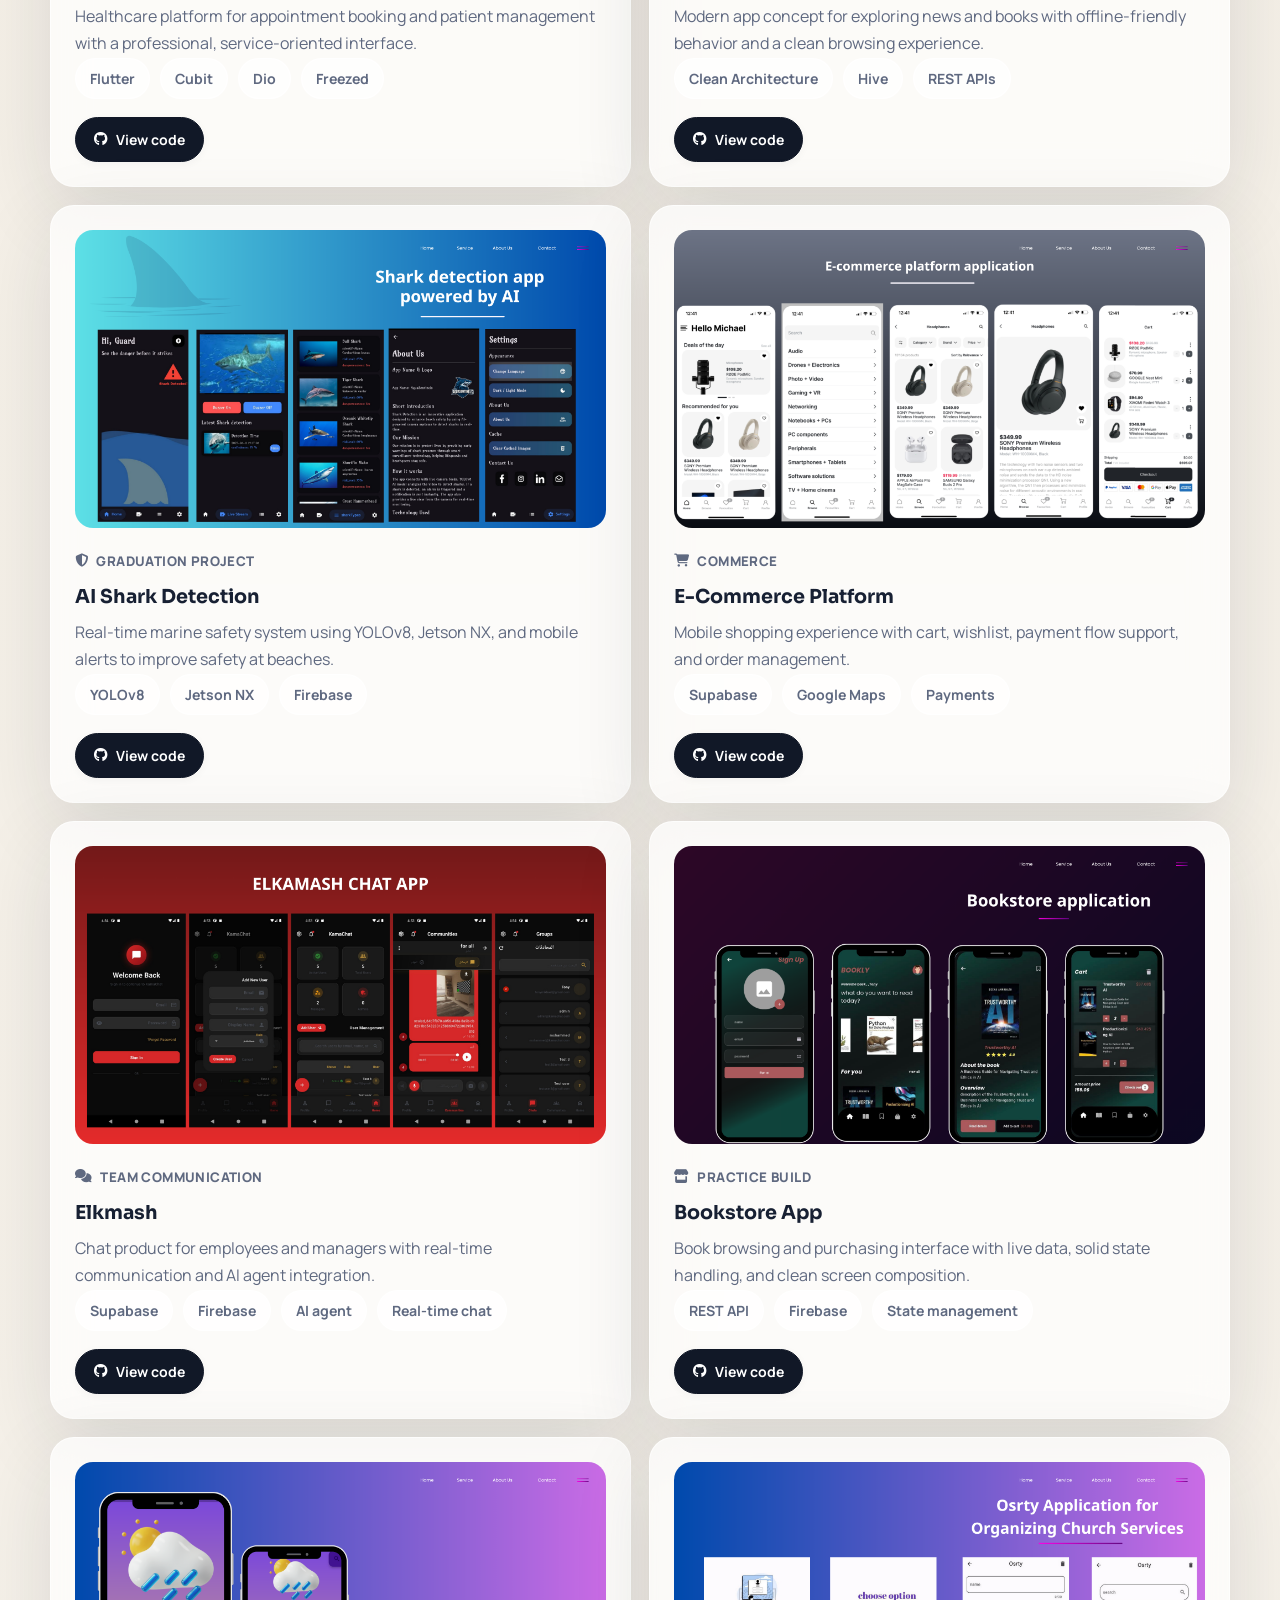
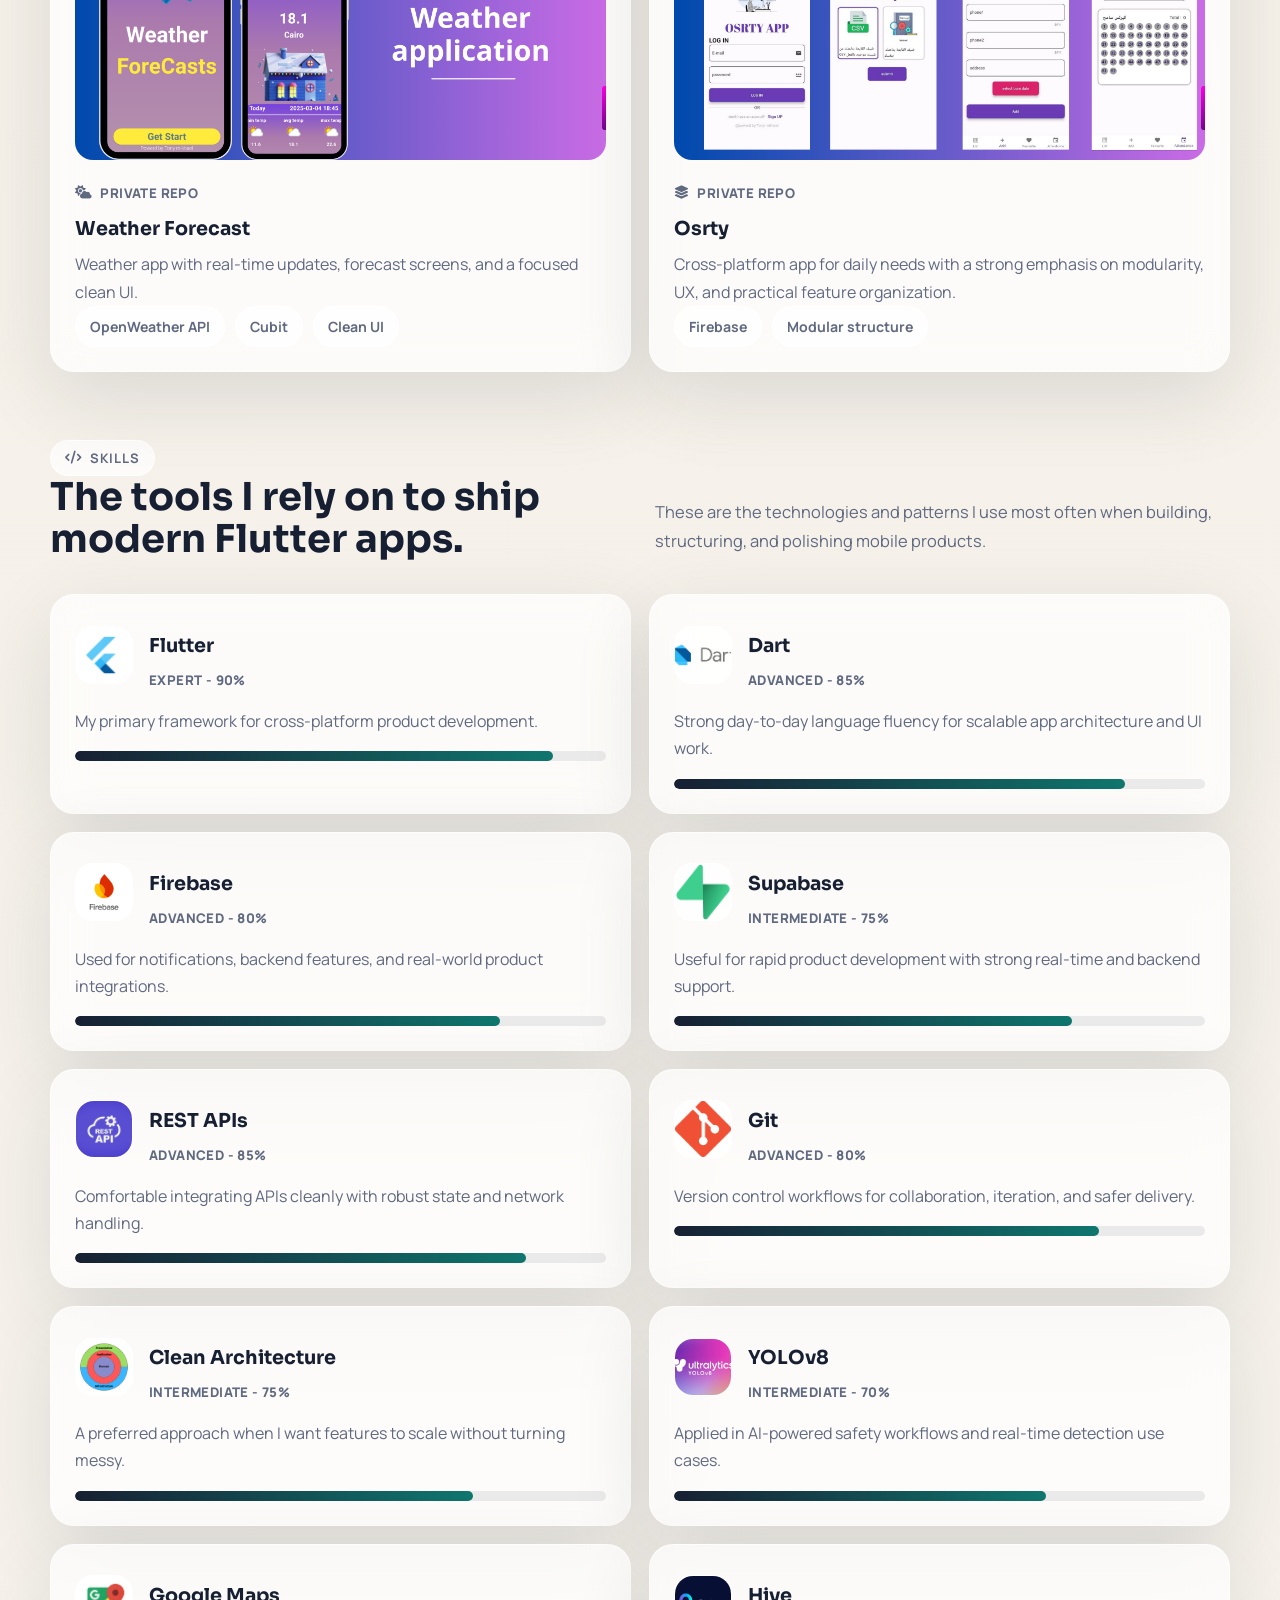
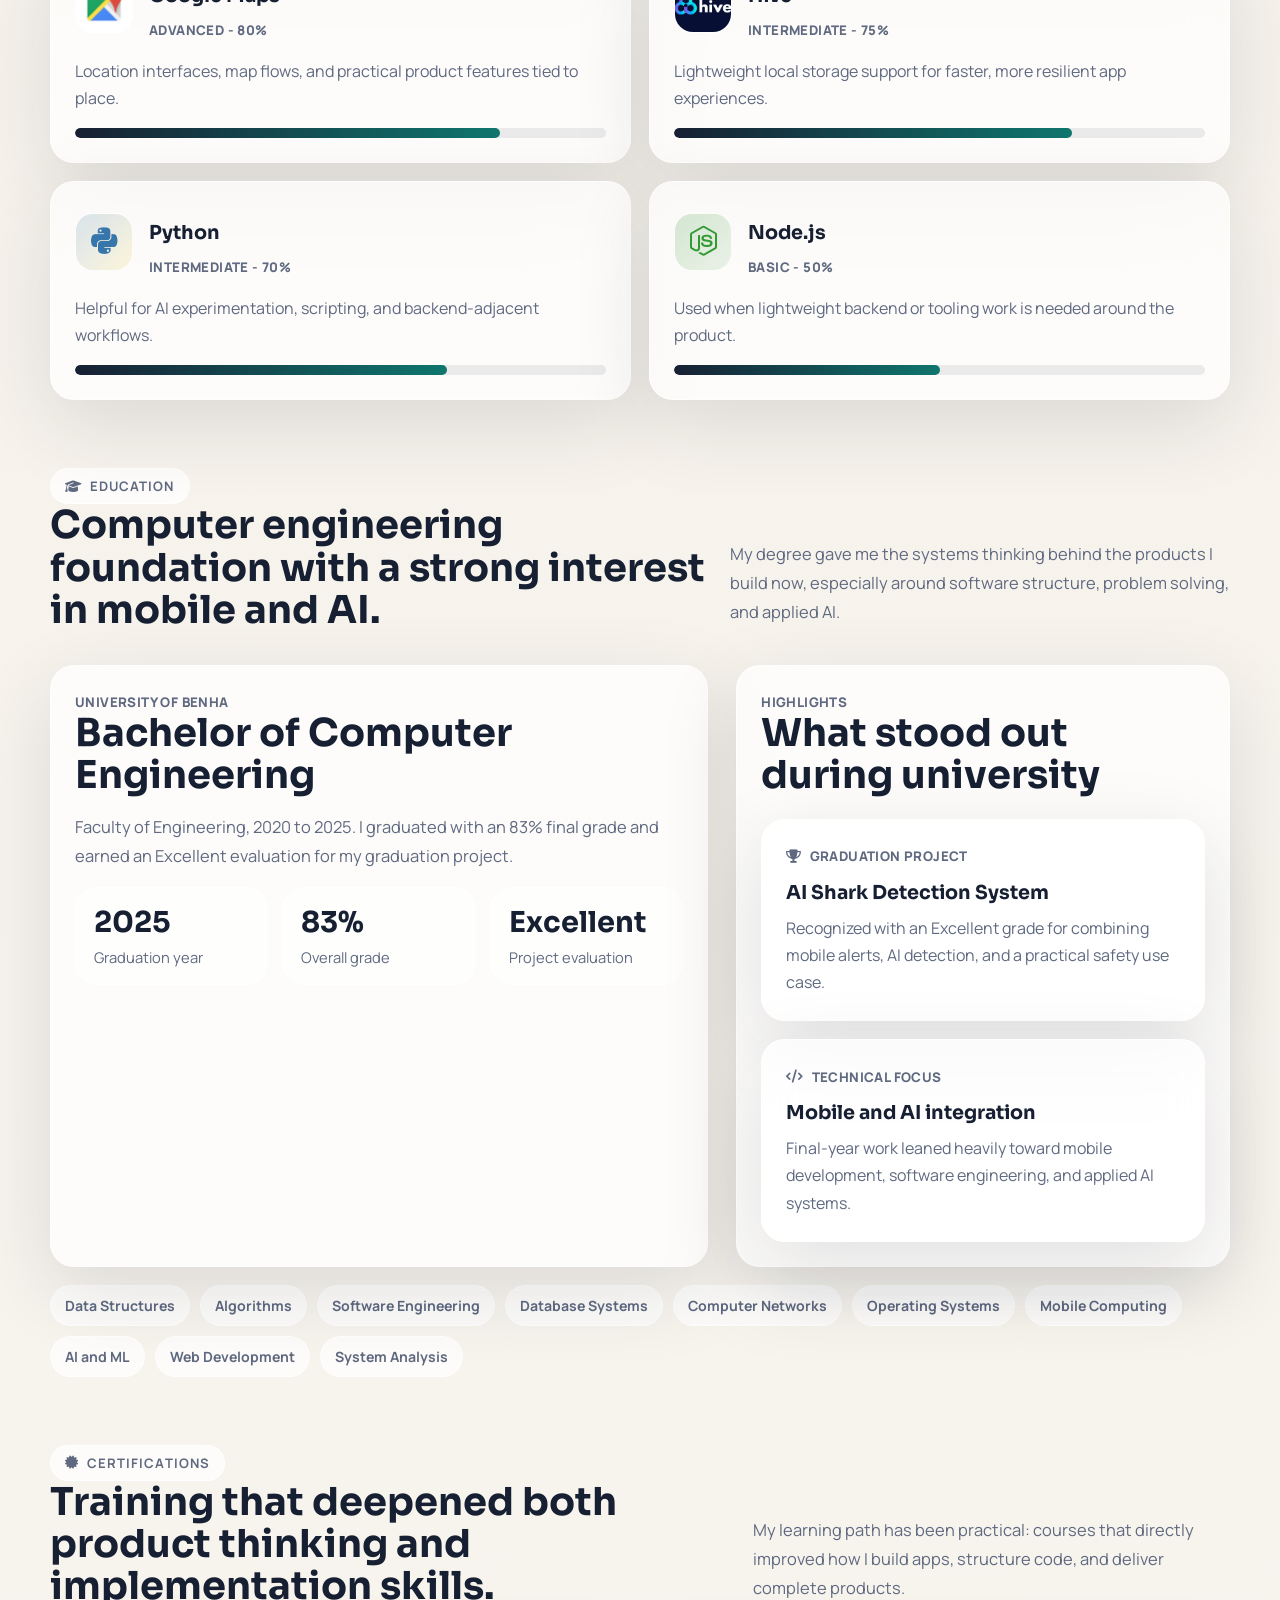
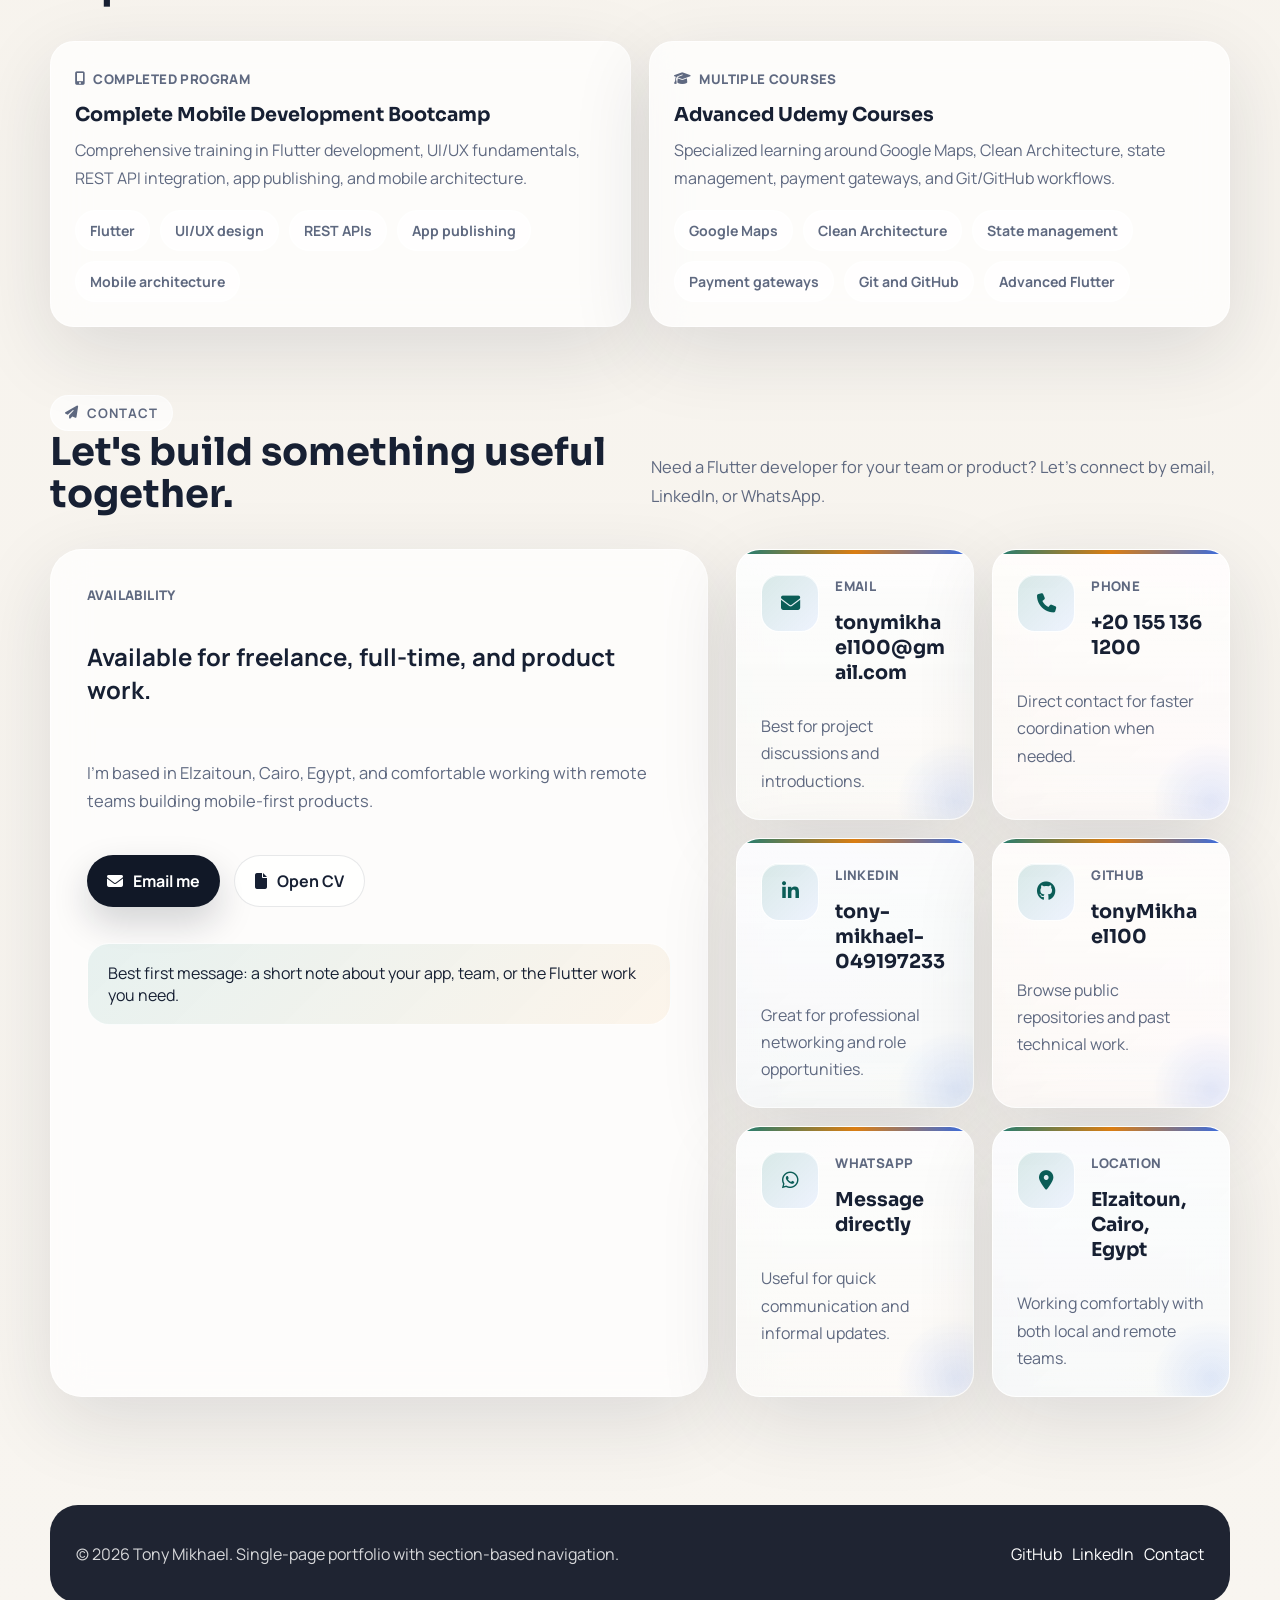
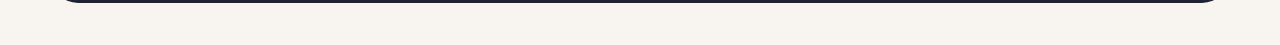
==== commit 50fb0c75: "add benaya" ====
--- a/index.html
+++ b/index.html
@@ -19,7 +19,7 @@
         <span class="brand-mark">TM</span>
         <span class="brand-copy">
           <span class="brand-title">Tony Mikhael</span>
-          <span class="brand-subtitle">Flutter developer building production apps</span>
+          <span class="brand-subtitle">Mid Senior Flutter Developer</span>
         </span>
       </a>
 
@@ -252,8 +252,25 @@
               <span>Offline-first</span>
             </div>
             <div class="project-links">
-              <a href="https://apps.apple.com/ma/app/%D8%B9%D8%A7%D9%84%D9%85-%D9%85%D8%B1%D8%AD-marah-world/id1465583245?l=ar" target="_blank" rel="noreferrer" class="primary-link"><i class="fab fa-apple"></i> App Store</a>
-              <a href="https://play.google.com/store/apps/details?id=com.apptrainers.marahkg" target="_blank" rel="noreferrer"><i class="fab fa-google-play"></i> Google Play</a>
+              <a href="https://apps.apple.com/ma/app/%D8%B9%D8%A7%D9%84%D9%85-%D9%85%D8%B1%D8%AD-marah-world/id1465583245?l=ar" target="_blank" rel="noreferrer" class="app-store"><i class="fab fa-apple"></i> App Store</a>
+              <a href="https://play.google.com/store/apps/details?id=com.apptrainers.marahkg" target="_blank" rel="noreferrer" class="google-play"><i class="fab fa-google-play"></i> Google Play</a>
+            </div>
+          </article>
+
+          <article class="project-card">
+            <div class="project-visual"><img src="assets/sahla.png" alt="Sahla - سهلة"></div>
+            <span class="project-meta"><i class="fas fa-cart-shopping"></i> E-commerce</span>
+            <h3>Sahla - سهلة</h3>
+            <p>Full-featured e-commerce app with seamless browsing, cart management, secure checkout, and order tracking for a smooth online shopping experience.</p>
+            <div class="project-tags">
+              <span>E-commerce</span>
+              <span>Shopping cart</span>
+              <span>Payments</span>
+              <span>Order tracking</span>
+            </div>
+            <div class="project-links">
+              <a href="https://play.google.com/store/apps/details?id=com.shopx.sahla&hl=en" target="_blank" rel="noreferrer" class="google-play"><i class="fab fa-google-play"></i> Google Play</a>
+              <a href="https://apps.apple.com/eg/app/sahla-online/id1658427491" target="_blank" rel="noreferrer" class="app-store"><i class="fab fa-apple"></i> App Store</a>
             </div>
           </article>
 
@@ -268,8 +285,8 @@
               <span>Rewards system</span>
             </div>
             <div class="project-links">
-              <a href="https://apps.apple.com/us/app/min-wayn-%D9%85%D9%86-%D9%88%D9%8A%D9%86/id6758146200" target="_blank" rel="noreferrer" class="primary-link"><i class="fab fa-apple"></i> App Store</a>
-              <a href="https://play.google.com/store/apps/details?id=com.leaptechkw.minwayn.android&hl=en" target="_blank" rel="noreferrer"><i class="fab fa-google-play"></i> Google Play</a>
+              <a href="https://apps.apple.com/us/app/min-wayn-%D9%85%D9%86-%D9%88%D9%8A%D9%86/id6758146200" target="_blank" rel="noreferrer" class="app-store"><i class="fab fa-apple"></i> App Store</a>
+              <a href="https://play.google.com/store/apps/details?id=com.leaptechkw.minwayn.android&hl=en" target="_blank" rel="noreferrer" class="google-play"><i class="fab fa-google-play"></i> Google Play</a>
             </div>
           </article>
 
@@ -284,7 +301,22 @@
               <span>Push notifications</span>
             </div>
             <div class="project-links">
-              <a href="https://play.google.com/store/apps/details?id=com.leap.techplusplus&hl=en" target="_blank" rel="noreferrer" class="primary-link"><i class="fab fa-google-play"></i> Google Play</a>
+              <a href="https://play.google.com/store/apps/details?id=com.leap.techplusplus&hl=en" target="_blank" rel="noreferrer" class="google-play"><i class="fab fa-google-play"></i> Google Play</a>
+            </div>
+          </article>
+
+          <article class="project-card">
+            <div class="project-visual"><img src="assets/scanTrack.png" alt="ScanTrack"></div>
+            <span class="project-meta"><i class="fas fa-qrcode"></i> Attendance and events</span>
+            <h3>ScanTrack</h3>
+            <p>Attendance management app using QR scanning and real-time tracking for events and organizations.</p>
+            <div class="project-tags">
+              <span>QR scanning</span>
+              <span>Supabase</span>
+              <span>Real-time</span>
+            </div>
+            <div class="project-links">
+              <a href="https://apps.apple.com/eg/app/scantrack/id6747943595" target="_blank" rel="noreferrer" class="app-store"><i class="fab fa-apple"></i> App Store</a>
             </div>
           </article>
 
@@ -299,22 +331,24 @@
               <span>Flutter</span>
             </div>
             <div class="project-links">
-              <a href="https://apps.apple.com/us/app/resupply-ai/id6756544446" target="_blank" rel="noreferrer" class="primary-link"><i class="fab fa-apple"></i> App Store</a>
-            </div>
-          </article>
-
-          <article class="project-card">
-            <div class="project-visual"><img src="assets/scanTrack.png" alt="ScanTrack"></div>
-            <span class="project-meta"><i class="fas fa-qrcode"></i> Attendance and events</span>
-            <h3>ScanTrack</h3>
-            <p>Attendance management app using QR scanning and real-time tracking for events and organizations.</p>
-            <div class="project-tags">
-              <span>QR scanning</span>
-              <span>Supabase</span>
-              <span>Real-time</span>
-            </div>
-            <div class="project-links">
-              <a href="https://apps.apple.com/eg/app/scantrack/id6747943595" target="_blank" rel="noreferrer" class="primary-link"><i class="fab fa-apple"></i> App Store</a>
+              <a href="https://apps.apple.com/us/app/resupply-ai/id6756544446" target="_blank" rel="noreferrer" class="app-store"><i class="fab fa-apple"></i> App Store</a>
+            </div>
+          </article>
+
+          <article class="project-card">
+            <div class="project-visual"><img src="assets/benaya.png" alt="Benaya - بناية"></div>
+            <span class="project-meta"><i class="fas fa-building"></i> Real estate management</span>
+            <h3>Benaya - بناية</h3>
+            <p>Comprehensive real estate management app for property owners and tenants. Manage units, track rent payments, handle maintenance requests, and streamline communication between all parties — whether you own, rent, or both.</p>
+            <div class="project-tags">
+              <span>Real estate</span>
+              <span>Rent management</span>
+              <span>Tenant portal</span>
+              <span>Owner dashboard</span>
+            </div>
+            <div class="project-links">
+              <a href="#" target="_blank" rel="noreferrer" class="google-play"><i class="fab fa-google-play"></i> Soon on Google Play</a>
+              <a href="#" target="_blank" rel="noreferrer" class="app-store"><i class="fab fa-apple"></i> Soon on App Store</a>
             </div>
           </article>
 
--- a/assets/styles.css
+++ b/assets/styles.css
@@ -721,16 +721,58 @@
   align-items: center;
   gap: 8px;
   text-decoration: none;
-  padding: 12px 16px;
-  border-radius: 999px;
-  background: rgba(255, 255, 255, 0.8);
-  border: 1px solid rgba(255, 255, 255, 0.9);
+  padding: 12px 18px;
+  border-radius: 999px;
+  background: #fff;
+  border: 1px solid var(--line);
   font-weight: 700;
+  font-size: 0.875rem;
+  transition: transform 0.2s ease, box-shadow 0.2s ease, border-color 0.2s ease;
+  box-shadow: 0 2px 8px rgba(0, 0, 0, 0.04);
+}
+
+.project-links a:hover {
+  transform: translateY(-2px);
+  box-shadow: 0 8px 24px rgba(0, 0, 0, 0.08);
+  border-color: var(--text-muted);
+}
+
+.project-links .app-store {
+  background: var(--surface-dark);
+  color: #fff;
+  border-color: var(--surface-dark);
+}
+
+.project-links .app-store:hover {
+  transform: translateY(-2px);
+  background: #1e293b;
+  border-color: #1e293b;
+  box-shadow: 0 8px 24px rgba(0, 0, 0, 0.18);
+}
+
+.project-links .google-play {
+  background: #fff;
+  color: var(--text);
+  border-color: var(--line-strong);
+}
+
+.project-links .google-play:hover {
+  transform: translateY(-2px);
+  border-color: var(--text-muted);
+  box-shadow: 0 8px 24px rgba(0, 0, 0, 0.1);
 }
 
 .project-links .primary-link {
   background: var(--surface-dark);
   color: #fff;
+  border-color: var(--surface-dark);
+}
+
+.project-links .primary-link:hover {
+  transform: translateY(-2px);
+  background: #1e293b;
+  border-color: #1e293b;
+  box-shadow: 0 8px 24px rgba(0, 0, 0, 0.18);
 }
 
 .contact-layout {
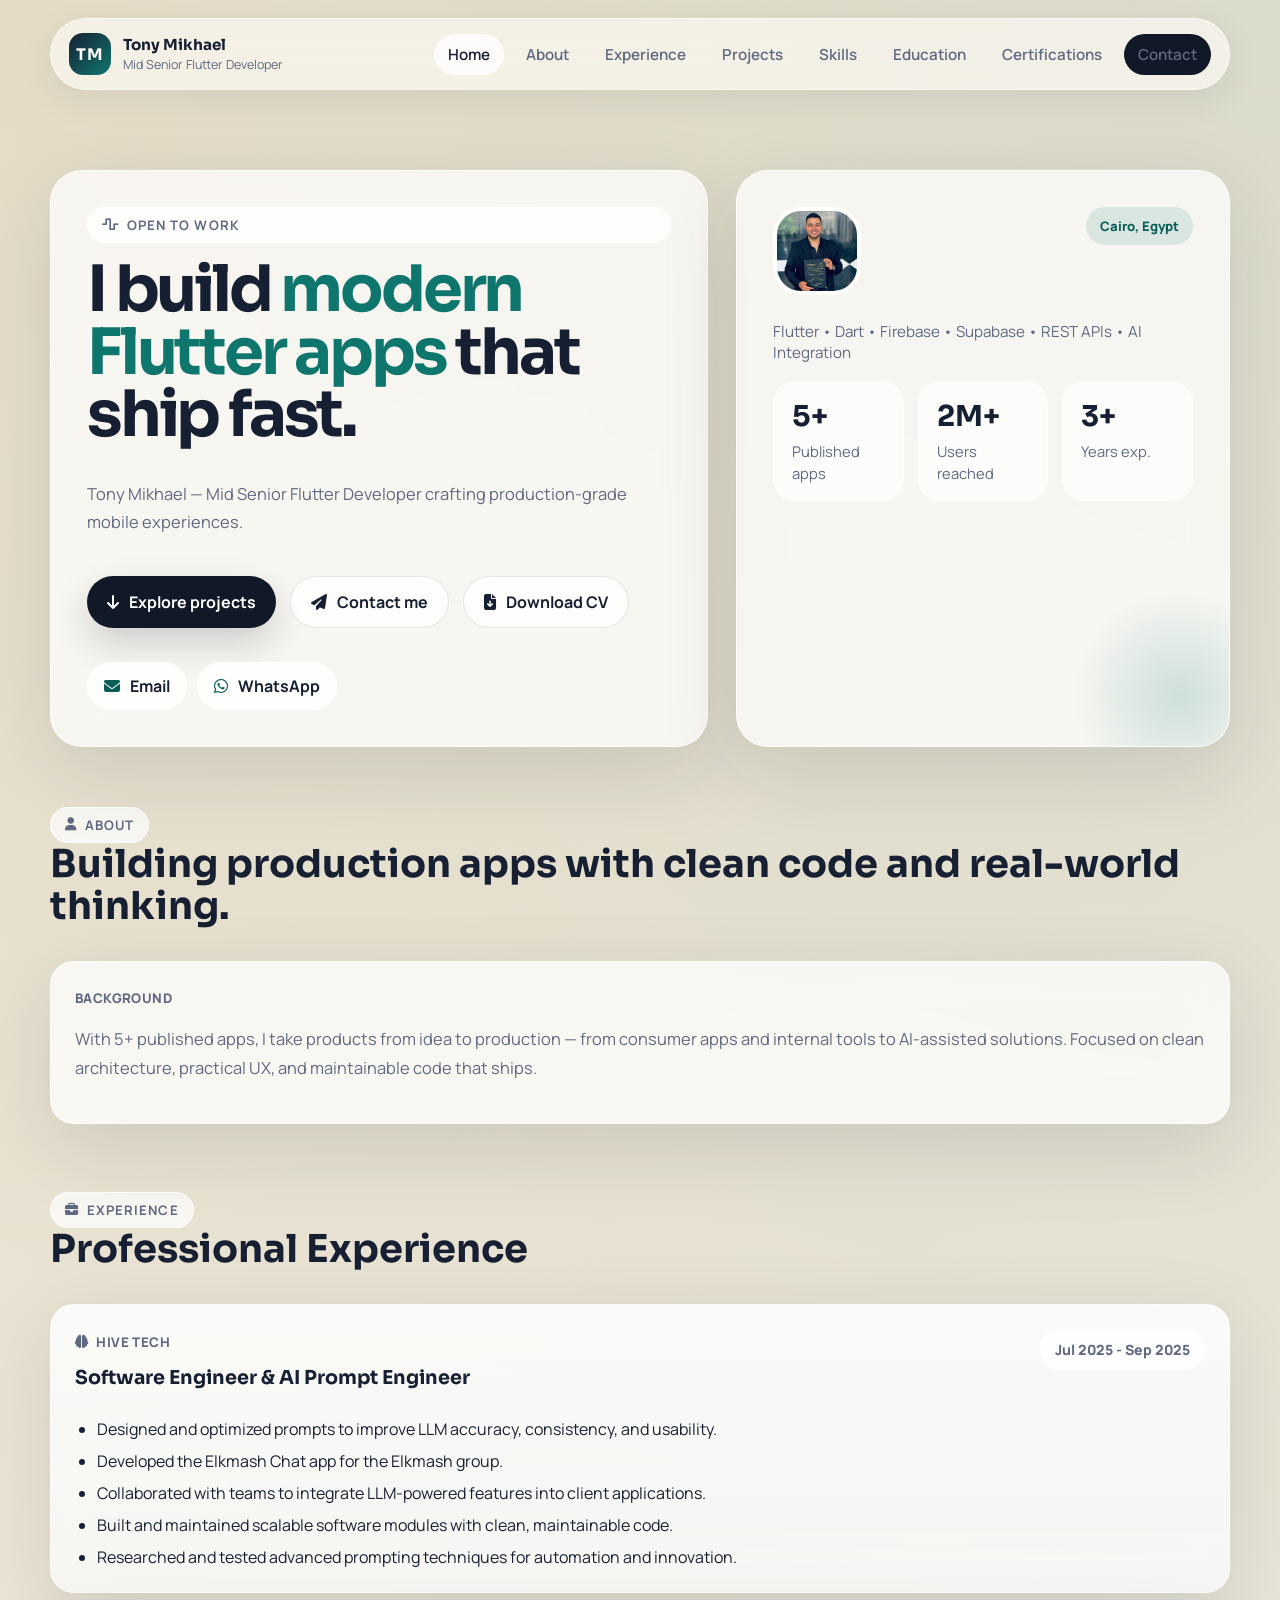
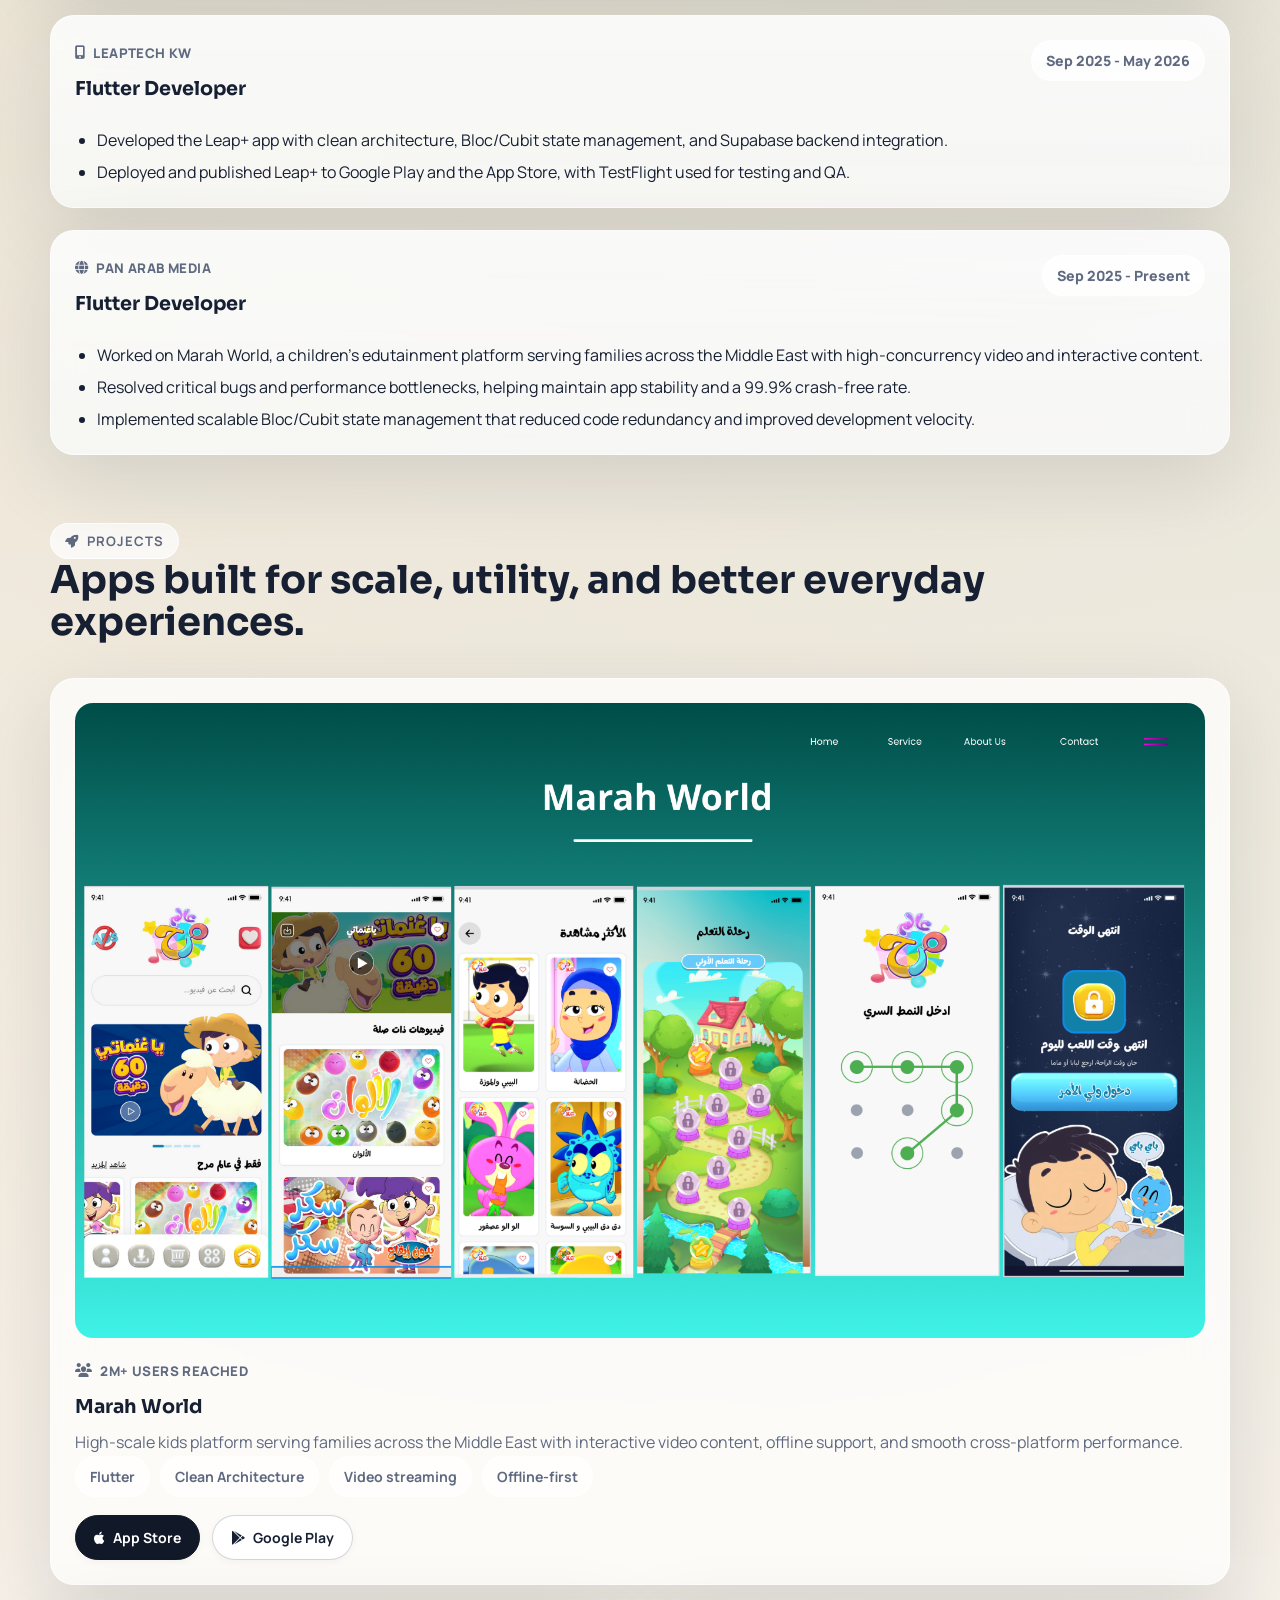
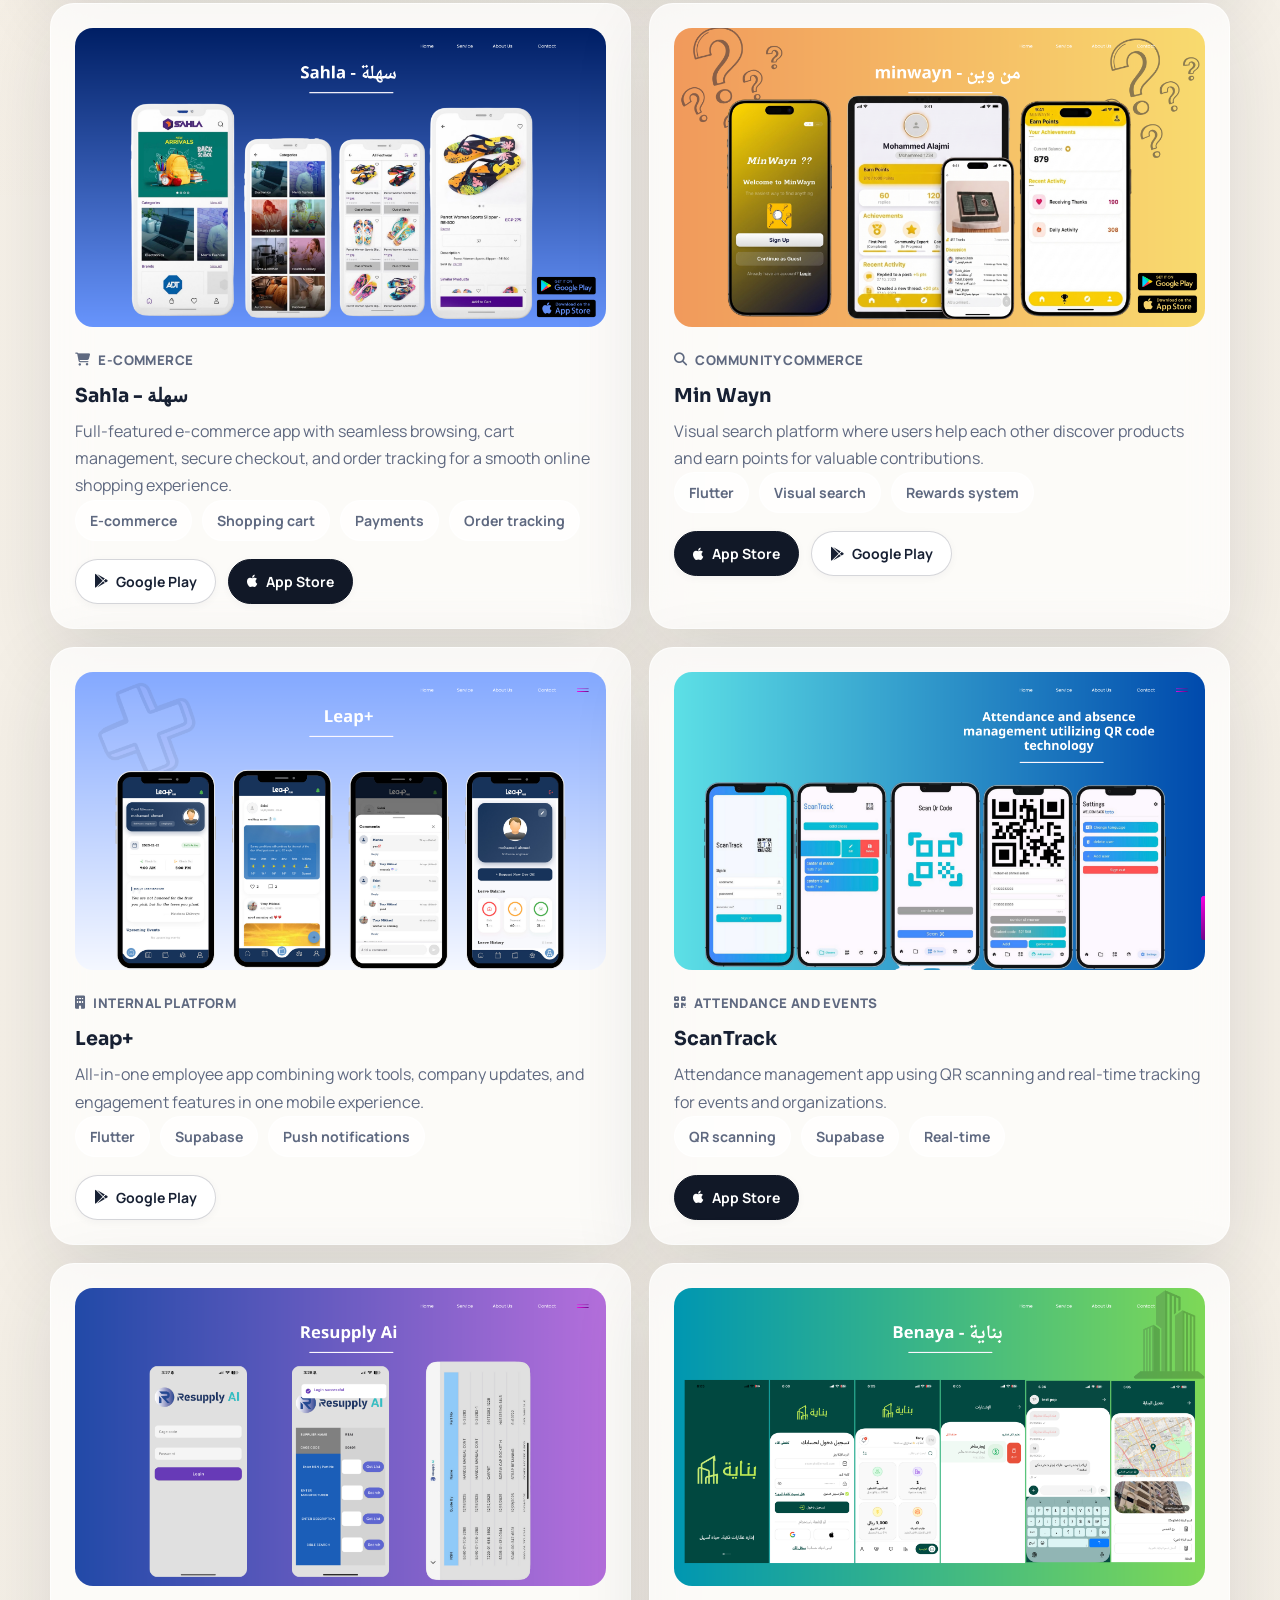
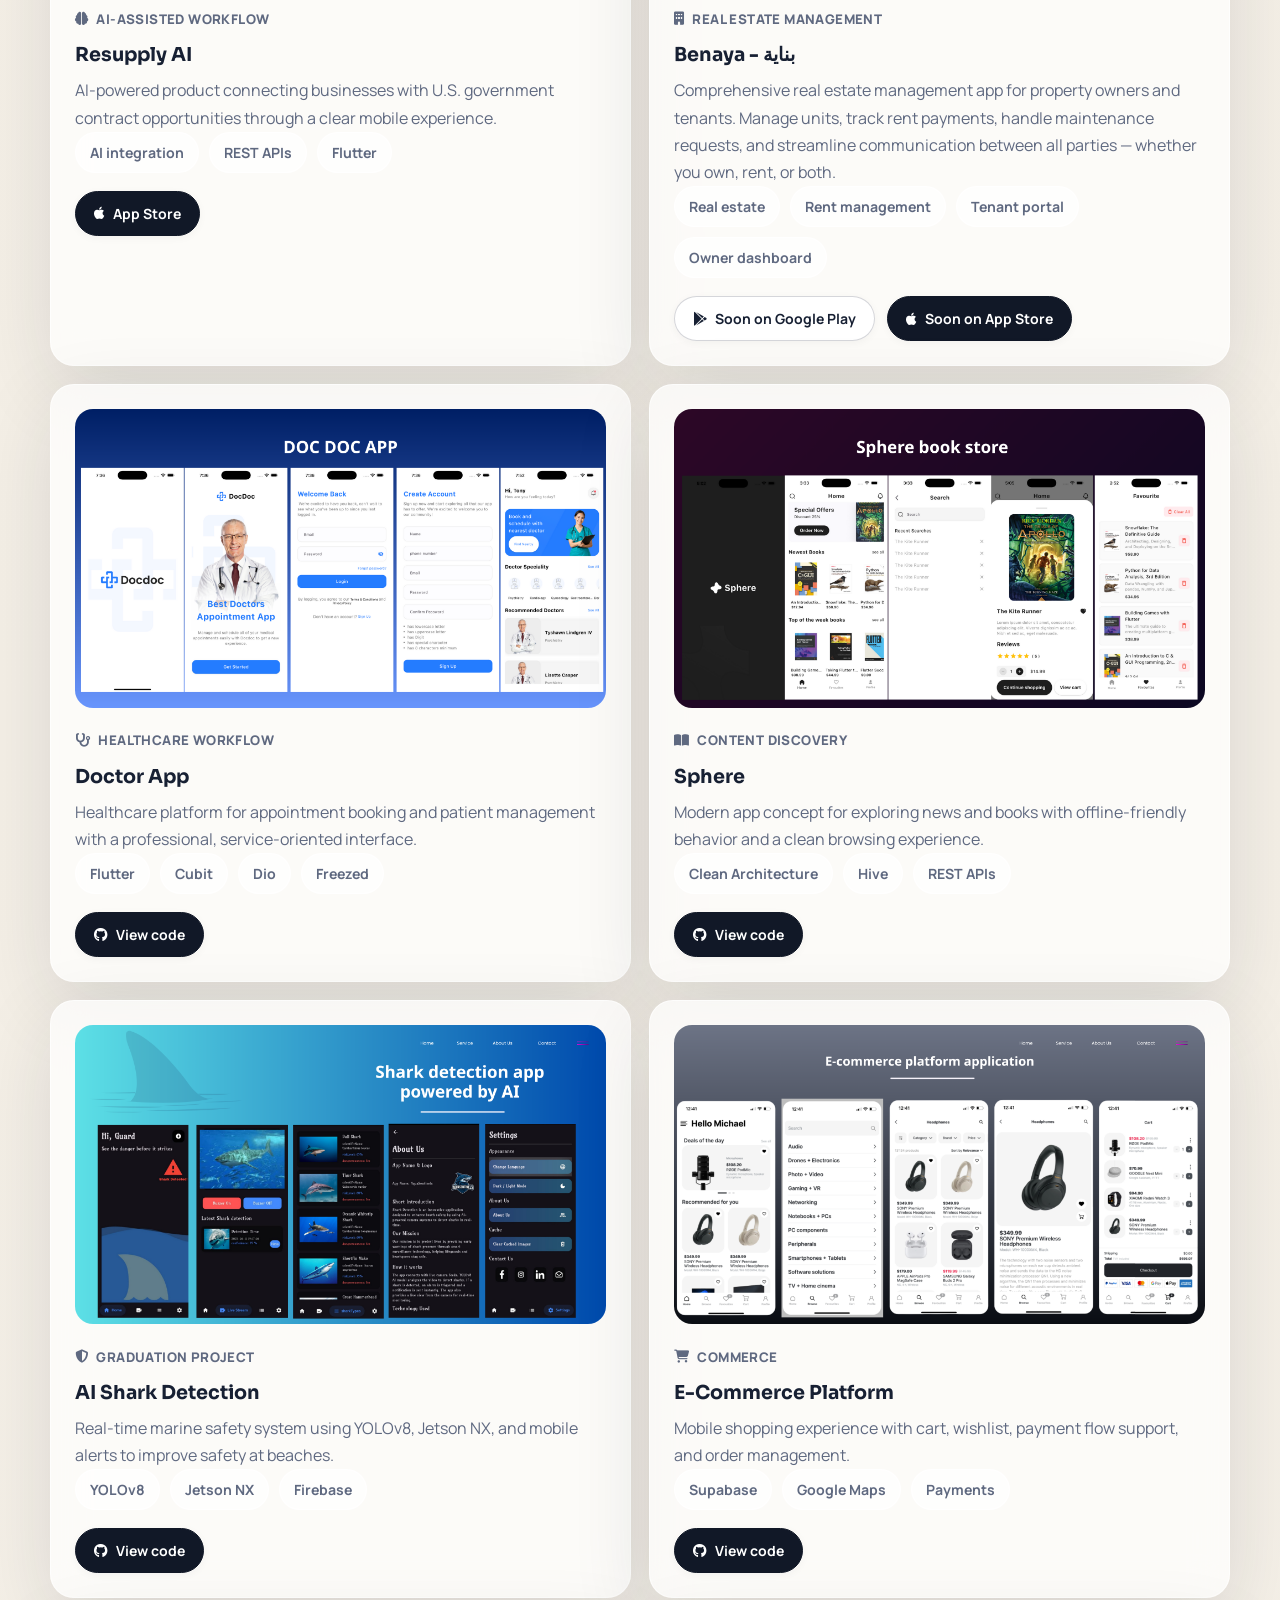
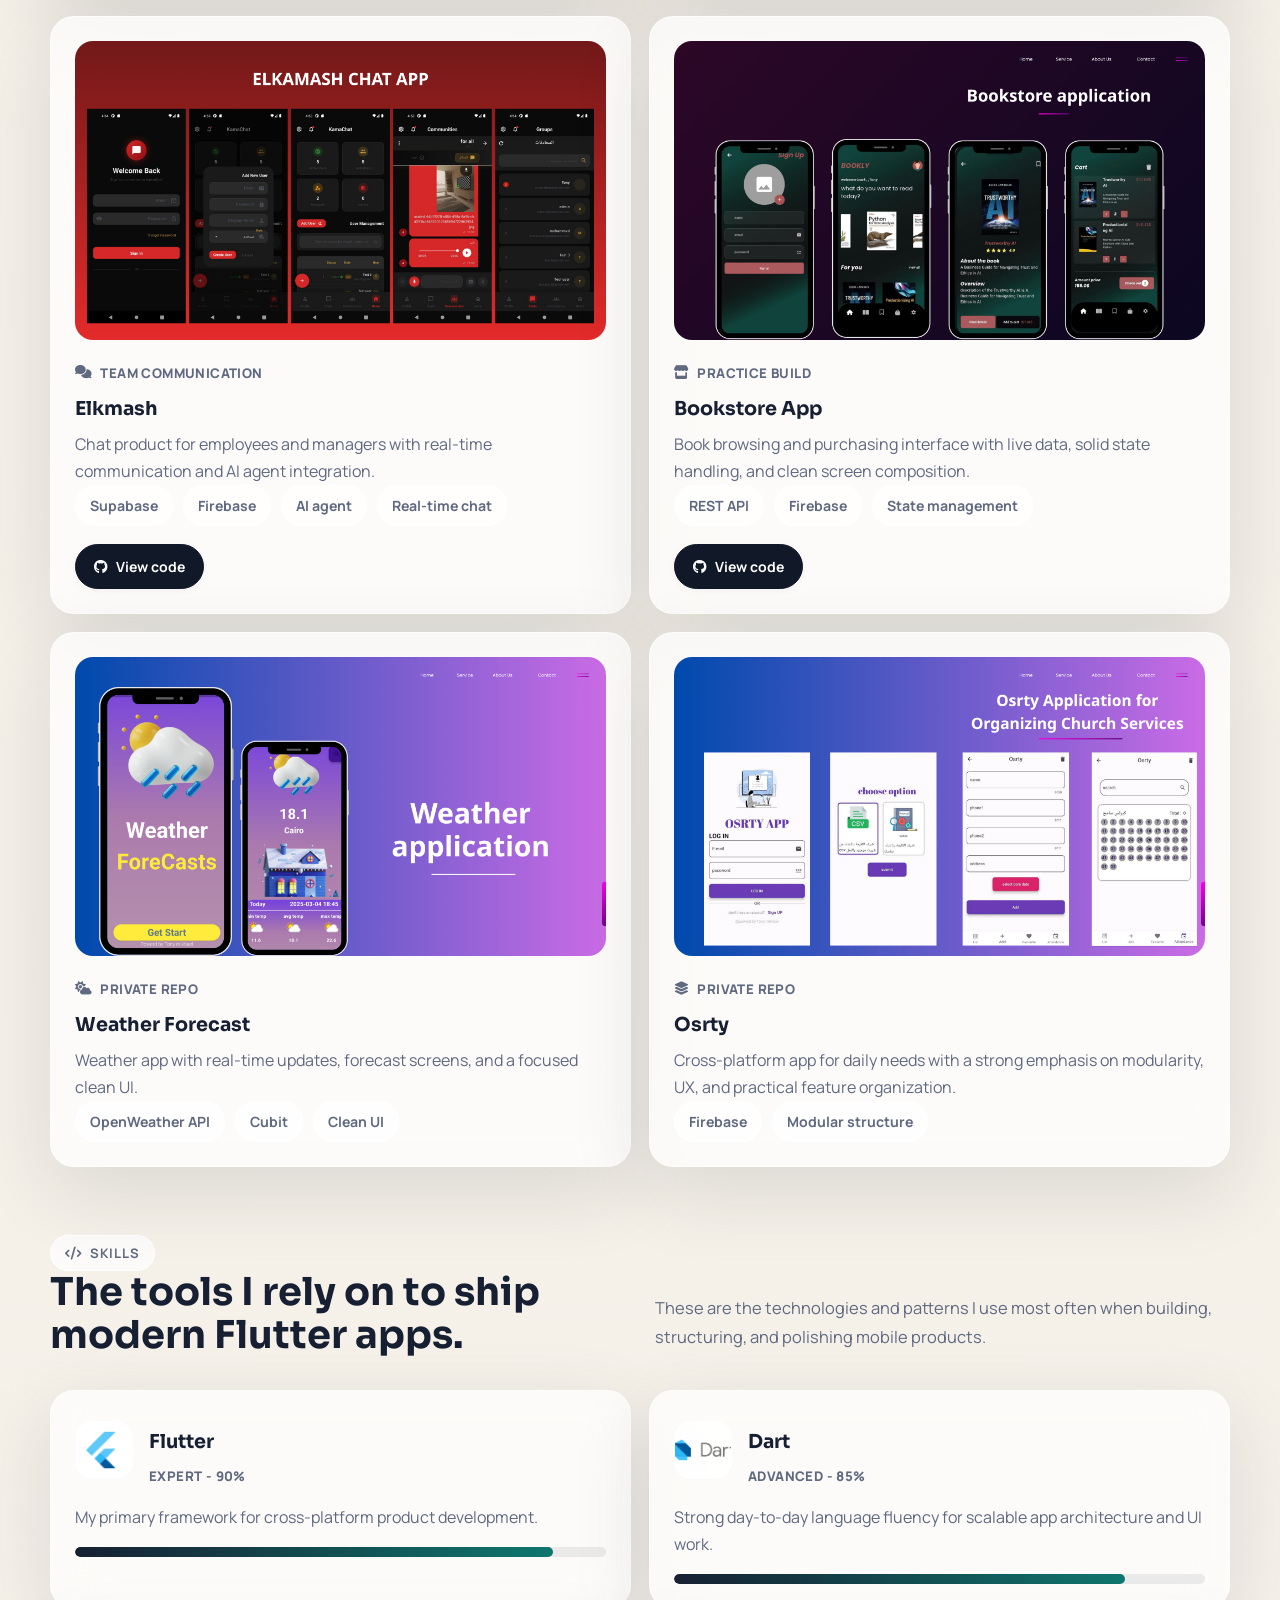
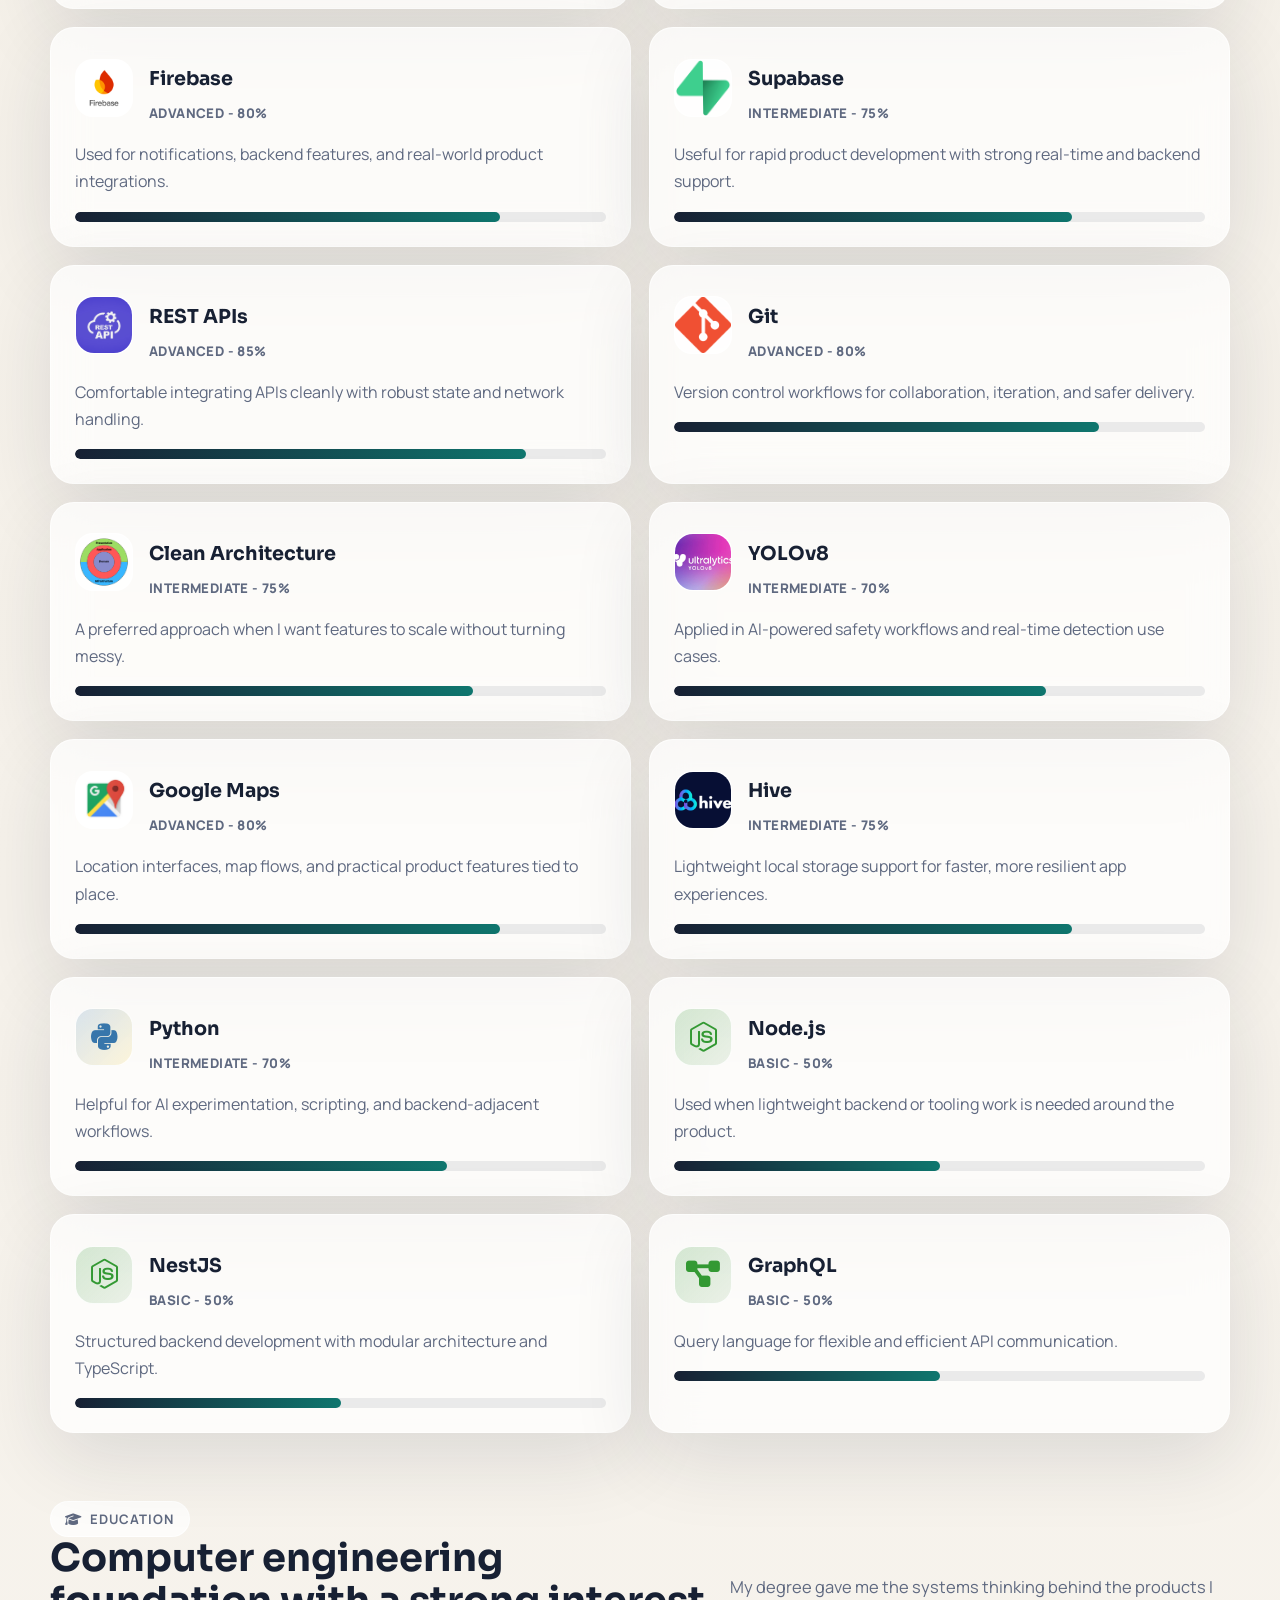
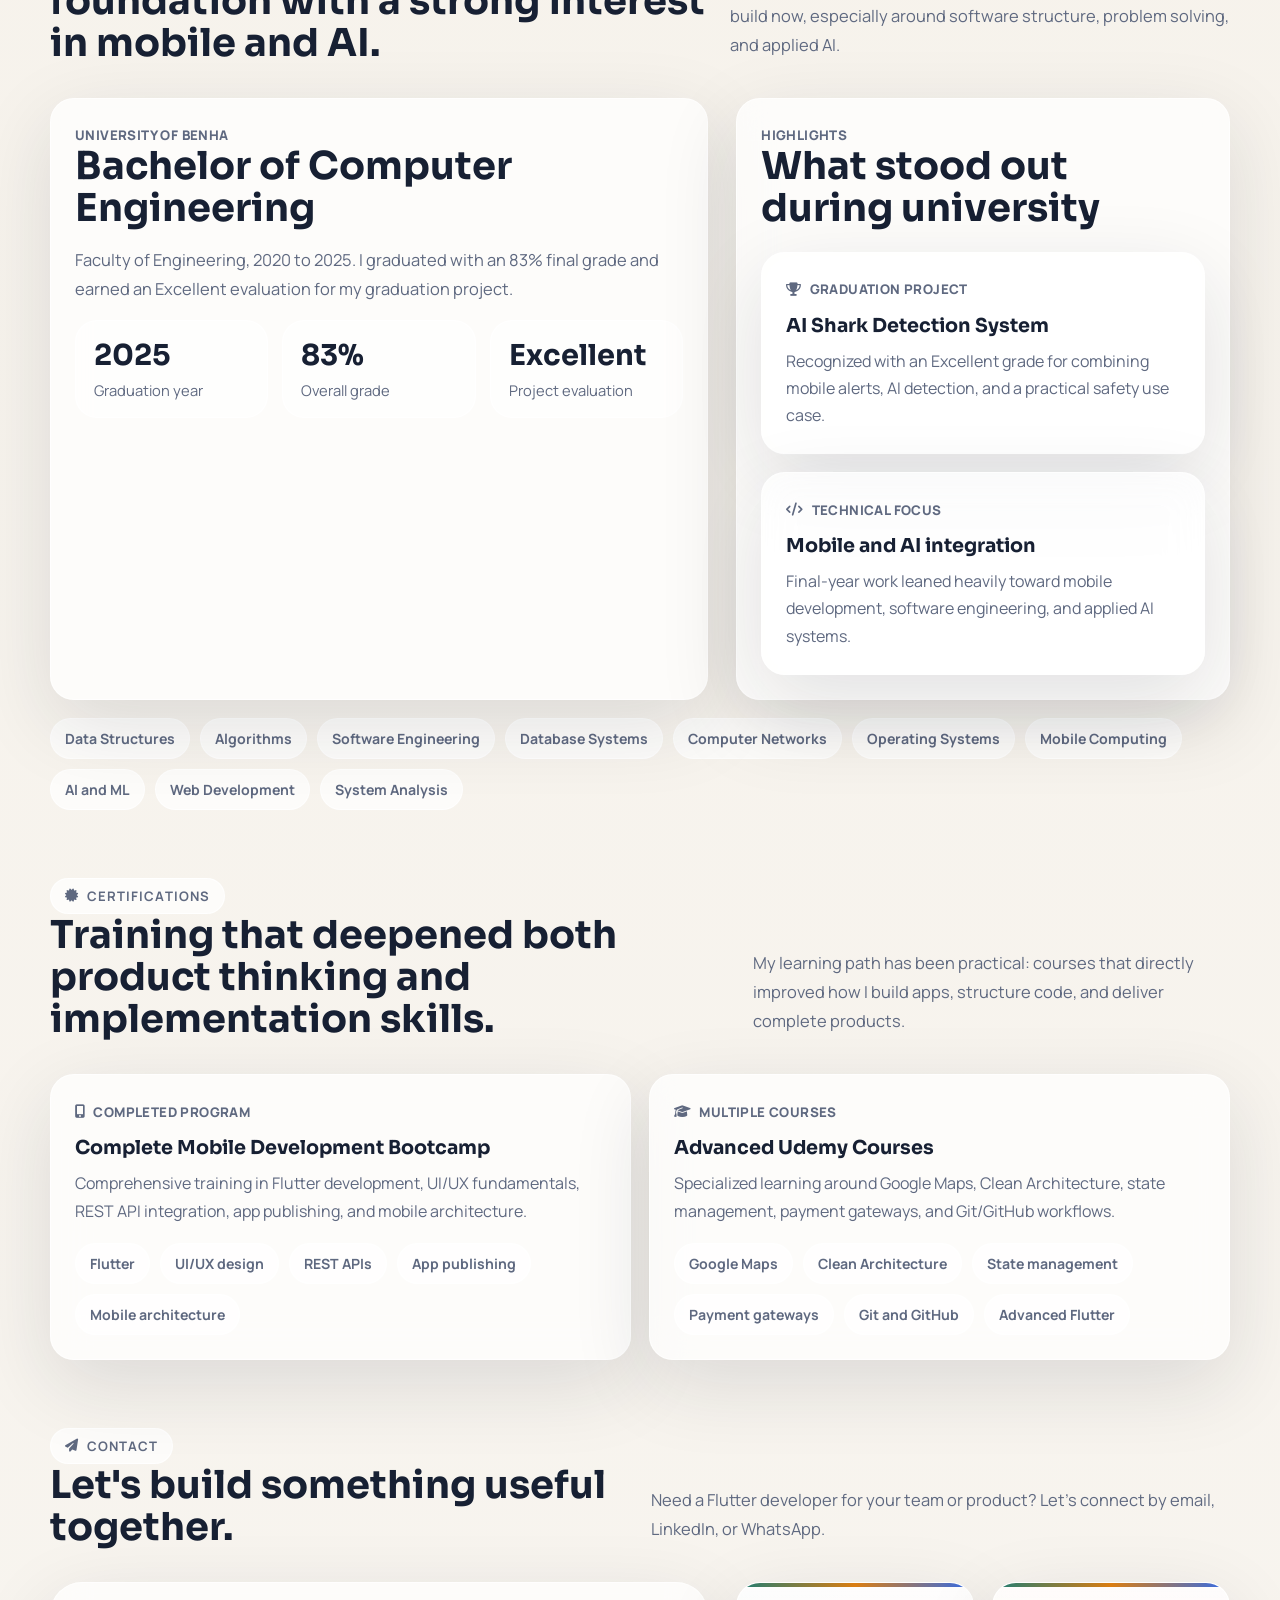
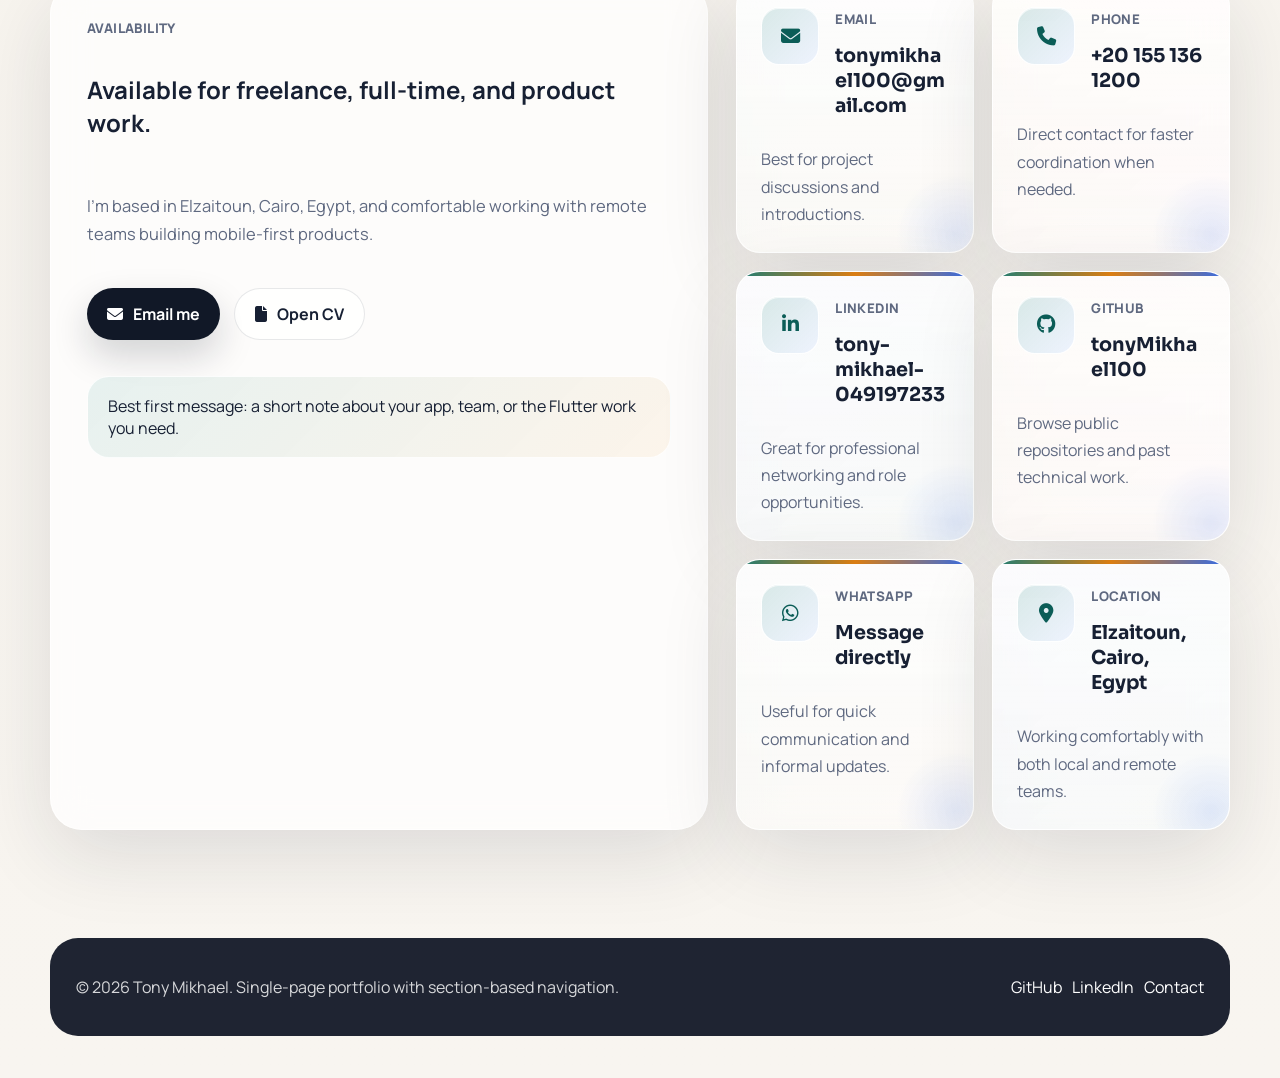
==== commit c0f1f6b9: "edit the cv link" ====
--- a/index.html
+++ b/index.html
@@ -7,7 +7,9 @@
   <title>Tony Mikhael | Flutter Developer</title>
   <link rel="preconnect" href="https://fonts.googleapis.com">
   <link rel="preconnect" href="https://fonts.gstatic.com" crossorigin>
-  <link href="https://fonts.googleapis.com/css2?family=Manrope:wght@400;500;600;700;800&amp;family=Sora:wght@600;700;800&amp;display=swap" rel="stylesheet">
+  <link
+    href="https://fonts.googleapis.com/css2?family=Manrope:wght@400;500;600;700;800&amp;family=Sora:wght@600;700;800&amp;display=swap"
+    rel="stylesheet">
   <link rel="stylesheet" href="https://cdnjs.cloudflare.com/ajax/libs/font-awesome/6.5.1/css/all.min.css">
   <link rel="stylesheet" href="assets/styles.css">
 </head>
@@ -45,31 +47,35 @@
       <div class="container hero-grid">
         <div class="hero-copy">
           <span class="eyebrow"><i class="fas fa-wave-square"></i> Open to work</span>
-          <div class="hero-contact-bar">
-            <span class="hero-contact-label">Quick Contact</span>
-            <div class="hero-contact-actions">
-              <a href="mailto:tonymikhael100@gmail.com" class="hero-contact-pill">
-                <i class="fas fa-envelope"></i>
-                <span>Email</span>
-              </a>
-              <a href="https://wa.me/201551361200" target="_blank" rel="noreferrer" class="hero-contact-pill">
-                <i class="fab fa-whatsapp"></i>
-                <span>WhatsApp</span>
-              </a>
-            </div>
-          </div>
-          <h1>I build <span class="highlight">modern Flutter apps</span> that feel simple and ship fast.</h1>
-          <p>
-            I'm Tony Mikhael, a Flutter developer focused on polished UI, clean architecture, and production-ready mobile apps.
-          </p>
+          <h1>I build <span class="highlight">modern Flutter apps</span> that ship fast.</h1>
+          <p>Tony Mikhael — Mid Senior Flutter Developer crafting production-grade mobile experiences.</p>
 
           <div class="button-row">
             <a href="#projects" class="button"><i class="fas fa-arrow-down"></i> Explore projects</a>
             <a href="#contact" class="ghost-button"><i class="fas fa-paper-plane"></i> Contact me</a>
-            <a href="assets/Tony_mikhael_cv_may2026.pdf" class="ghost-button" download><i class="fas fa-file-arrow-down"></i> Download CV</a>
-          </div>
-
-          <div class="metrics">
+            <a href="assets/Tony_mikhael_Cv_Aug2026.pdf" class="ghost-button" download><i
+                class="fas fa-file-arrow-down"></i> Download CV</a>
+          </div>
+
+          <div class="hero-contact-actions" style="display:flex;gap:10px;margin-top:18px">
+            <a href="mailto:tonymikhael100@gmail.com" class="hero-contact-pill">
+              <i class="fas fa-envelope"></i> Email
+            </a>
+            <a href="https://wa.me/201551361200" target="_blank" rel="noreferrer" class="hero-contact-pill">
+              <i class="fab fa-whatsapp"></i> WhatsApp
+            </a>
+          </div>
+        </div>
+
+        <aside class="showcase-card">
+          <div class="showcase-top">
+            <img src="assets/tony.jpg" alt="Tony Mikhael" class="avatar">
+            <span class="availability">Cairo, Egypt</span>
+          </div>
+          <p class="role-line" style="margin-top:12px;font-size:0.95rem">
+            Flutter • Dart • Firebase • Supabase • REST APIs • AI Integration
+          </p>
+          <div class="metrics" style="margin-top:18px">
             <div class="metric">
               <strong>5+</strong>
               <span>Published apps</span>
@@ -79,33 +85,9 @@
               <span>Users reached</span>
             </div>
             <div class="metric">
-              <strong>2+</strong>
-              <span>Years of experience</span>
-            </div>
-          </div>
-        </div>
-
-        <aside class="showcase-card">
-          <div class="showcase-top">
-            <img src="assets/tony.jpg" alt="Tony Mikhael" class="avatar">
-            <span class="availability">Based in Cairo, Egypt</span>
-          </div>
-          <h2>Clean UI. Strong UX. Reliable delivery.</h2>
-          <p class="role-line">
-            Flutter developer based in Cairo, building mobile products with clean architecture and practical delivery.
-          </p>
-
-          <div class="signal-list" style="margin: 24px 0 18px;">
-            <span>Flutter</span>
-            <span>Dart</span>
-            <span>Firebase</span>
-            <span>Supabase</span>
-            <span>REST APIs</span>
-            <span>AI Integration</span>
-          </div>
-
-          <div class="contact-note">
-            From large-user products to newer AI-assisted tools, my work stays focused on useful design and dependable implementation.
+              <strong>3+</strong>
+              <span>Years exp.</span>
+            </div>
           </div>
         </aside>
       </div>
@@ -116,54 +98,17 @@
         <div class="section-header">
           <div>
             <span class="eyebrow"><i class="fas fa-user"></i> About</span>
-            <h2 class="section-heading">Product-minded mobile development with real-world shipping experience.</h2>
-          </div>
-          <p class="section-intro page-intro">
-            I build apps that feel simple for users and stay maintainable for teams, with a strong focus on clean architecture, performance, and practical UX.
-          </p>
+            <h2 class="section-heading">Building production apps with clean code and real-world thinking.</h2>
+          </div>
         </div>
 
         <div class="split-layout">
           <article class="panel">
             <span class="small-label">Background</span>
-            <h2>Who I am and how I work</h2>
             <p class="muted">
-              I'm a recent Computer Engineering graduate with hands-on Flutter experience across consumer apps, internal tools,
-              AI-assisted products, and store-published releases. I enjoy turning product ideas into interfaces that feel simple,
-              while keeping the implementation maintainable under real development pressure.
+              With 5+ published apps, I take products from idea to production — from consumer apps and internal tools
+              to AI-assisted solutions. Focused on clean architecture, practical UX, and maintainable code that ships.
             </p>
-            <div class="timeline" style="margin-top: 22px;">
-              <article class="timeline-card">
-                <span class="meta"><i class="fas fa-layer-group"></i> Architecture</span>
-                <h3>Clean, modular implementation</h3>
-                <p>Comfortable with Clean Architecture, Cubit/Bloc state management, and feature organization that scales as products grow.</p>
-              </article>
-              <article class="timeline-card">
-                <span class="meta"><i class="fas fa-mobile-screen-button"></i> UX</span>
-                <h3>Interfaces that stay easy to use</h3>
-                <p>I aim for calm, modern experiences with responsive layouts, readable hierarchy, and practical interactions.</p>
-              </article>
-            </div>
-          </article>
-
-        </div>
-
-        <div class="grid-4" style="margin-top: 18px;">
-          <article class="stat-card">
-            <strong>5+</strong>
-            <p>Published apps across App Store and Google Play.</p>
-          </article>
-          <article class="stat-card">
-            <strong>2M+</strong>
-            <p>Total users reached through shipped mobile products.</p>
-          </article>
-          <article class="stat-card">
-            <strong>2+</strong>
-            <p>Years of practical Flutter development experience.</p>
-          </article>
-          <article class="stat-card">
-            <strong>10+</strong>
-            <p>Technologies used across mobile, backend, and AI work.</p>
           </article>
         </div>
       </div>
@@ -205,8 +150,10 @@
               <span class="experience-date">Sep 2025 - May 2026</span>
             </div>
             <ul class="experience-list">
-              <li>Developed the Leap+ app with clean architecture, Bloc/Cubit state management, and Supabase backend integration.</li>
-              <li>Deployed and published Leap+ to Google Play and the App Store, with TestFlight used for testing and QA.</li>
+              <li>Developed the Leap+ app with clean architecture, Bloc/Cubit state management, and Supabase backend
+                integration.</li>
+              <li>Deployed and published Leap+ to Google Play and the App Store, with TestFlight used for testing and
+                QA.</li>
             </ul>
           </article>
 
@@ -219,9 +166,12 @@
               <span class="experience-date">Sep 2025 - Present</span>
             </div>
             <ul class="experience-list">
-              <li>Worked on Marah World, a children’s edutainment platform serving families across the Middle East with high-concurrency video and interactive content.</li>
-              <li>Resolved critical bugs and performance bottlenecks, helping maintain app stability and a 99.9% crash-free rate.</li>
-              <li>Implemented scalable Bloc/Cubit state management that reduced code redundancy and improved development velocity.</li>
+              <li>Worked on Marah World, a children’s edutainment platform serving families across the Middle East with
+                high-concurrency video and interactive content.</li>
+              <li>Resolved critical bugs and performance bottlenecks, helping maintain app stability and a 99.9%
+                crash-free rate.</li>
+              <li>Implemented scalable Bloc/Cubit state management that reduced code redundancy and improved development
+                velocity.</li>
             </ul>
           </article>
         </div>
@@ -244,7 +194,8 @@
             <div class="project-visual"><img src="assets/marah_world.png" alt="Marah World"></div>
             <span class="project-meta"><i class="fas fa-users"></i> 2M+ users reached</span>
             <h3>Marah World</h3>
-            <p>High-scale kids platform serving families across the Middle East with interactive video content, offline support, and smooth cross-platform performance.</p>
+            <p>High-scale kids platform serving families across the Middle East with interactive video content, offline
+              support, and smooth cross-platform performance.</p>
             <div class="project-tags">
               <span>Flutter</span>
               <span>Clean Architecture</span>
@@ -252,8 +203,10 @@
               <span>Offline-first</span>
             </div>
             <div class="project-links">
-              <a href="https://apps.apple.com/ma/app/%D8%B9%D8%A7%D9%84%D9%85-%D9%85%D8%B1%D8%AD-marah-world/id1465583245?l=ar" target="_blank" rel="noreferrer" class="app-store"><i class="fab fa-apple"></i> App Store</a>
-              <a href="https://play.google.com/store/apps/details?id=com.apptrainers.marahkg" target="_blank" rel="noreferrer" class="google-play"><i class="fab fa-google-play"></i> Google Play</a>
+              <a href="https://apps.apple.com/ma/app/%D8%B9%D8%A7%D9%84%D9%85-%D9%85%D8%B1%D8%AD-marah-world/id1465583245?l=ar"
+                target="_blank" rel="noreferrer" class="app-store"><i class="fab fa-apple"></i> App Store</a>
+              <a href="https://play.google.com/store/apps/details?id=com.apptrainers.marahkg" target="_blank"
+                rel="noreferrer" class="google-play"><i class="fab fa-google-play"></i> Google Play</a>
             </div>
           </article>
 
@@ -261,7 +214,8 @@
             <div class="project-visual"><img src="assets/sahla.png" alt="Sahla - سهلة"></div>
             <span class="project-meta"><i class="fas fa-cart-shopping"></i> E-commerce</span>
             <h3>Sahla - سهلة</h3>
-            <p>Full-featured e-commerce app with seamless browsing, cart management, secure checkout, and order tracking for a smooth online shopping experience.</p>
+            <p>Full-featured e-commerce app with seamless browsing, cart management, secure checkout, and order tracking
+              for a smooth online shopping experience.</p>
             <div class="project-tags">
               <span>E-commerce</span>
               <span>Shopping cart</span>
@@ -269,8 +223,10 @@
               <span>Order tracking</span>
             </div>
             <div class="project-links">
-              <a href="https://play.google.com/store/apps/details?id=com.shopx.sahla&hl=en" target="_blank" rel="noreferrer" class="google-play"><i class="fab fa-google-play"></i> Google Play</a>
-              <a href="https://apps.apple.com/eg/app/sahla-online/id1658427491" target="_blank" rel="noreferrer" class="app-store"><i class="fab fa-apple"></i> App Store</a>
+              <a href="https://play.google.com/store/apps/details?id=com.shopx.sahla&hl=en" target="_blank"
+                rel="noreferrer" class="google-play"><i class="fab fa-google-play"></i> Google Play</a>
+              <a href="https://apps.apple.com/eg/app/sahla-online/id1658427491" target="_blank" rel="noreferrer"
+                class="app-store"><i class="fab fa-apple"></i> App Store</a>
             </div>
           </article>
 
@@ -278,15 +234,18 @@
             <div class="project-visual"><img src="assets/minwayn_postere.png" alt="Min Wayn"></div>
             <span class="project-meta"><i class="fas fa-magnifying-glass"></i> Community commerce</span>
             <h3>Min Wayn</h3>
-            <p>Visual search platform where users help each other discover products and earn points for valuable contributions.</p>
+            <p>Visual search platform where users help each other discover products and earn points for valuable
+              contributions.</p>
             <div class="project-tags">
               <span>Flutter</span>
               <span>Visual search</span>
               <span>Rewards system</span>
             </div>
             <div class="project-links">
-              <a href="https://apps.apple.com/us/app/min-wayn-%D9%85%D9%86-%D9%88%D9%8A%D9%86/id6758146200" target="_blank" rel="noreferrer" class="app-store"><i class="fab fa-apple"></i> App Store</a>
-              <a href="https://play.google.com/store/apps/details?id=com.leaptechkw.minwayn.android&hl=en" target="_blank" rel="noreferrer" class="google-play"><i class="fab fa-google-play"></i> Google Play</a>
+              <a href="https://apps.apple.com/us/app/min-wayn-%D9%85%D9%86-%D9%88%D9%8A%D9%86/id6758146200"
+                target="_blank" rel="noreferrer" class="app-store"><i class="fab fa-apple"></i> App Store</a>
+              <a href="https://play.google.com/store/apps/details?id=com.leaptechkw.minwayn.android&hl=en"
+                target="_blank" rel="noreferrer" class="google-play"><i class="fab fa-google-play"></i> Google Play</a>
             </div>
           </article>
 
@@ -294,14 +253,16 @@
             <div class="project-visual"><img src="assets/leap.png" alt="Leap+"></div>
             <span class="project-meta"><i class="fas fa-building"></i> Internal platform</span>
             <h3>Leap+</h3>
-            <p>All-in-one employee app combining work tools, company updates, and engagement features in one mobile experience.</p>
+            <p>All-in-one employee app combining work tools, company updates, and engagement features in one mobile
+              experience.</p>
             <div class="project-tags">
               <span>Flutter</span>
               <span>Supabase</span>
               <span>Push notifications</span>
             </div>
             <div class="project-links">
-              <a href="https://play.google.com/store/apps/details?id=com.leap.techplusplus&hl=en" target="_blank" rel="noreferrer" class="google-play"><i class="fab fa-google-play"></i> Google Play</a>
+              <a href="https://play.google.com/store/apps/details?id=com.leap.techplusplus&hl=en" target="_blank"
+                rel="noreferrer" class="google-play"><i class="fab fa-google-play"></i> Google Play</a>
             </div>
           </article>
 
@@ -316,7 +277,8 @@
               <span>Real-time</span>
             </div>
             <div class="project-links">
-              <a href="https://apps.apple.com/eg/app/scantrack/id6747943595" target="_blank" rel="noreferrer" class="app-store"><i class="fab fa-apple"></i> App Store</a>
+              <a href="https://apps.apple.com/eg/app/scantrack/id6747943595" target="_blank" rel="noreferrer"
+                class="app-store"><i class="fab fa-apple"></i> App Store</a>
             </div>
           </article>
 
@@ -324,14 +286,16 @@
             <div class="project-visual"><img src="assets/resupply_ai.png" alt="Resupply AI"></div>
             <span class="project-meta"><i class="fas fa-brain"></i> AI-assisted workflow</span>
             <h3>Resupply AI</h3>
-            <p>AI-powered product connecting businesses with U.S. government contract opportunities through a clear mobile experience.</p>
+            <p>AI-powered product connecting businesses with U.S. government contract opportunities through a clear
+              mobile experience.</p>
             <div class="project-tags">
               <span>AI integration</span>
               <span>REST APIs</span>
               <span>Flutter</span>
             </div>
             <div class="project-links">
-              <a href="https://apps.apple.com/us/app/resupply-ai/id6756544446" target="_blank" rel="noreferrer" class="app-store"><i class="fab fa-apple"></i> App Store</a>
+              <a href="https://apps.apple.com/us/app/resupply-ai/id6756544446" target="_blank" rel="noreferrer"
+                class="app-store"><i class="fab fa-apple"></i> App Store</a>
             </div>
           </article>
 
@@ -339,7 +303,9 @@
             <div class="project-visual"><img src="assets/benaya.png" alt="Benaya - بناية"></div>
             <span class="project-meta"><i class="fas fa-building"></i> Real estate management</span>
             <h3>Benaya - بناية</h3>
-            <p>Comprehensive real estate management app for property owners and tenants. Manage units, track rent payments, handle maintenance requests, and streamline communication between all parties — whether you own, rent, or both.</p>
+            <p>Comprehensive real estate management app for property owners and tenants. Manage units, track rent
+              payments, handle maintenance requests, and streamline communication between all parties — whether you own,
+              rent, or both.</p>
             <div class="project-tags">
               <span>Real estate</span>
               <span>Rent management</span>
@@ -347,8 +313,10 @@
               <span>Owner dashboard</span>
             </div>
             <div class="project-links">
-              <a href="#" target="_blank" rel="noreferrer" class="google-play"><i class="fab fa-google-play"></i> Soon on Google Play</a>
-              <a href="#" target="_blank" rel="noreferrer" class="app-store"><i class="fab fa-apple"></i> Soon on App Store</a>
+              <a href="#" target="_blank" rel="noreferrer" class="google-play"><i class="fab fa-google-play"></i> Soon
+                on Google Play</a>
+              <a href="#" target="_blank" rel="noreferrer" class="app-store"><i class="fab fa-apple"></i> Soon on App
+                Store</a>
             </div>
           </article>
 
@@ -356,7 +324,8 @@
             <div class="project-visual"><img src="assets/doc.png" alt="Doctor App"></div>
             <span class="project-meta"><i class="fas fa-stethoscope"></i> Healthcare workflow</span>
             <h3>Doctor App</h3>
-            <p>Healthcare platform for appointment booking and patient management with a professional, service-oriented interface.</p>
+            <p>Healthcare platform for appointment booking and patient management with a professional, service-oriented
+              interface.</p>
             <div class="project-tags">
               <span>Flutter</span>
               <span>Cubit</span>
@@ -364,7 +333,8 @@
               <span>Freezed</span>
             </div>
             <div class="project-links">
-              <a href="https://github.com/tonyMikhael100/doctor_appointment" target="_blank" rel="noreferrer" class="primary-link"><i class="fab fa-github"></i> View code</a>
+              <a href="https://github.com/tonyMikhael100/doctor_appointment" target="_blank" rel="noreferrer"
+                class="primary-link"><i class="fab fa-github"></i> View code</a>
             </div>
           </article>
 
@@ -372,14 +342,16 @@
             <div class="project-visual"><img src="assets/sphere.png" alt="Sphere"></div>
             <span class="project-meta"><i class="fas fa-book-open"></i> Content discovery</span>
             <h3>Sphere</h3>
-            <p>Modern app concept for exploring news and books with offline-friendly behavior and a clean browsing experience.</p>
+            <p>Modern app concept for exploring news and books with offline-friendly behavior and a clean browsing
+              experience.</p>
             <div class="project-tags">
               <span>Clean Architecture</span>
               <span>Hive</span>
               <span>REST APIs</span>
             </div>
             <div class="project-links">
-              <a href="https://github.com/tonyMikhael100/bookly_clean_arch" target="_blank" rel="noreferrer" class="primary-link"><i class="fab fa-github"></i> View code</a>
+              <a href="https://github.com/tonyMikhael100/bookly_clean_arch" target="_blank" rel="noreferrer"
+                class="primary-link"><i class="fab fa-github"></i> View code</a>
             </div>
           </article>
 
@@ -387,14 +359,16 @@
             <div class="project-visual"><img src="assets/ai shark detection.png" alt="AI Shark Detection"></div>
             <span class="project-meta"><i class="fas fa-shield-halved"></i> Graduation project</span>
             <h3>AI Shark Detection</h3>
-            <p>Real-time marine safety system using YOLOv8, Jetson NX, and mobile alerts to improve safety at beaches.</p>
+            <p>Real-time marine safety system using YOLOv8, Jetson NX, and mobile alerts to improve safety at beaches.
+            </p>
             <div class="project-tags">
               <span>YOLOv8</span>
               <span>Jetson NX</span>
               <span>Firebase</span>
             </div>
             <div class="project-links">
-              <a href="https://github.com/tonyMikhael100/shark_detection" target="_blank" rel="noreferrer" class="primary-link"><i class="fab fa-github"></i> View code</a>
+              <a href="https://github.com/tonyMikhael100/shark_detection" target="_blank" rel="noreferrer"
+                class="primary-link"><i class="fab fa-github"></i> View code</a>
             </div>
           </article>
 
@@ -409,7 +383,8 @@
               <span>Payments</span>
             </div>
             <div class="project-links">
-              <a href="https://github.com/tonyMikhael100/electronics_shop" target="_blank" rel="noreferrer" class="primary-link"><i class="fab fa-github"></i> View code</a>
+              <a href="https://github.com/tonyMikhael100/electronics_shop" target="_blank" rel="noreferrer"
+                class="primary-link"><i class="fab fa-github"></i> View code</a>
             </div>
           </article>
 
@@ -425,7 +400,8 @@
               <span>Real-time chat</span>
             </div>
             <div class="project-links">
-              <a href="https://github.com/tonyMikhael100/kama_chat" target="_blank" rel="noreferrer" class="primary-link"><i class="fab fa-github"></i> View code</a>
+              <a href="https://github.com/tonyMikhael100/kama_chat" target="_blank" rel="noreferrer"
+                class="primary-link"><i class="fab fa-github"></i> View code</a>
             </div>
           </article>
 
@@ -433,14 +409,16 @@
             <div class="project-visual"><img src="assets/bookly.png" alt="Bookstore App"></div>
             <span class="project-meta"><i class="fas fa-store"></i> Practice build</span>
             <h3>Bookstore App</h3>
-            <p>Book browsing and purchasing interface with live data, solid state handling, and clean screen composition.</p>
+            <p>Book browsing and purchasing interface with live data, solid state handling, and clean screen
+              composition.</p>
             <div class="project-tags">
               <span>REST API</span>
               <span>Firebase</span>
               <span>State management</span>
             </div>
             <div class="project-links">
-              <a href="https://github.com/tonyMikhael100/kimit_graduation_project" target="_blank" rel="noreferrer" class="primary-link"><i class="fab fa-github"></i> View code</a>
+              <a href="https://github.com/tonyMikhael100/kimit_graduation_project" target="_blank" rel="noreferrer"
+                class="primary-link"><i class="fab fa-github"></i> View code</a>
             </div>
           </article>
 
@@ -460,7 +438,8 @@
             <div class="project-visual"><img src="assets/osrty.png" alt="Osrty"></div>
             <span class="project-meta"><i class="fas fa-layer-group"></i> Private repo</span>
             <h3>Osrty</h3>
-            <p>Cross-platform app for daily needs with a strong emphasis on modularity, UX, and practical feature organization.</p>
+            <p>Cross-platform app for daily needs with a strong emphasis on modularity, UX, and practical feature
+              organization.</p>
             <div class="project-tags">
               <span>Firebase</span>
               <span>Modular structure</span>
@@ -478,7 +457,8 @@
             <h2 class="section-heading">The tools I rely on to ship modern Flutter apps.</h2>
           </div>
           <p class="section-intro page-intro">
-            These are the technologies and patterns I use most often when building, structuring, and polishing mobile products.
+            These are the technologies and patterns I use most often when building, structuring, and polishing mobile
+            products.
           </p>
         </div>
 
@@ -486,7 +466,9 @@
           <article class="skill-card">
             <div class="skill-card-head">
               <div class="skill-logo"><img src="assets/flutter.jpg" alt="Flutter"></div>
-              <div><h3>Flutter</h3><span class="skill-level">Expert - 90%</span></div>
+              <div>
+                <h3>Flutter</h3><span class="skill-level">Expert - 90%</span>
+              </div>
             </div>
             <p>My primary framework for cross-platform product development.</p>
             <div class="progress"><span style="width: 90%"></span></div>
@@ -494,7 +476,9 @@
           <article class="skill-card">
             <div class="skill-card-head">
               <div class="skill-logo"><img src="assets/dart.png" alt="Dart"></div>
-              <div><h3>Dart</h3><span class="skill-level">Advanced - 85%</span></div>
+              <div>
+                <h3>Dart</h3><span class="skill-level">Advanced - 85%</span>
+              </div>
             </div>
             <p>Strong day-to-day language fluency for scalable app architecture and UI work.</p>
             <div class="progress"><span style="width: 85%"></span></div>
@@ -502,7 +486,9 @@
           <article class="skill-card">
             <div class="skill-card-head">
               <div class="skill-logo"><img src="assets/firebase.png" alt="Firebase"></div>
-              <div><h3>Firebase</h3><span class="skill-level">Advanced - 80%</span></div>
+              <div>
+                <h3>Firebase</h3><span class="skill-level">Advanced - 80%</span>
+              </div>
             </div>
             <p>Used for notifications, backend features, and real-world product integrations.</p>
             <div class="progress"><span style="width: 80%"></span></div>
@@ -510,7 +496,9 @@
           <article class="skill-card">
             <div class="skill-card-head">
               <div class="skill-logo"><img src="assets/supabase.png" alt="Supabase"></div>
-              <div><h3>Supabase</h3><span class="skill-level">Intermediate - 75%</span></div>
+              <div>
+                <h3>Supabase</h3><span class="skill-level">Intermediate - 75%</span>
+              </div>
             </div>
             <p>Useful for rapid product development with strong real-time and backend support.</p>
             <div class="progress"><span style="width: 75%"></span></div>
@@ -518,7 +506,9 @@
           <article class="skill-card">
             <div class="skill-card-head">
               <div class="skill-logo"><img src="assets/rest.jpg" alt="REST API"></div>
-              <div><h3>REST APIs</h3><span class="skill-level">Advanced - 85%</span></div>
+              <div>
+                <h3>REST APIs</h3><span class="skill-level">Advanced - 85%</span>
+              </div>
             </div>
             <p>Comfortable integrating APIs cleanly with robust state and network handling.</p>
             <div class="progress"><span style="width: 85%"></span></div>
@@ -526,7 +516,9 @@
           <article class="skill-card">
             <div class="skill-card-head">
               <div class="skill-logo"><img src="assets/git.png" alt="Git"></div>
-              <div><h3>Git</h3><span class="skill-level">Advanced - 80%</span></div>
+              <div>
+                <h3>Git</h3><span class="skill-level">Advanced - 80%</span>
+              </div>
             </div>
             <p>Version control workflows for collaboration, iteration, and safer delivery.</p>
             <div class="progress"><span style="width: 80%"></span></div>
@@ -534,7 +526,9 @@
           <article class="skill-card">
             <div class="skill-card-head">
               <div class="skill-logo"><img src="assets/clean_architecture.png" alt="Clean Architecture"></div>
-              <div><h3>Clean Architecture</h3><span class="skill-level">Intermediate - 75%</span></div>
+              <div>
+                <h3>Clean Architecture</h3><span class="skill-level">Intermediate - 75%</span>
+              </div>
             </div>
             <p>A preferred approach when I want features to scale without turning messy.</p>
             <div class="progress"><span style="width: 75%"></span></div>
@@ -542,7 +536,9 @@
           <article class="skill-card">
             <div class="skill-card-head">
               <div class="skill-logo"><img src="assets/yolov.jpg" alt="YOLOv8"></div>
-              <div><h3>YOLOv8</h3><span class="skill-level">Intermediate - 70%</span></div>
+              <div>
+                <h3>YOLOv8</h3><span class="skill-level">Intermediate - 70%</span>
+              </div>
             </div>
             <p>Applied in AI-powered safety workflows and real-time detection use cases.</p>
             <div class="progress"><span style="width: 70%"></span></div>
@@ -550,7 +546,9 @@
           <article class="skill-card">
             <div class="skill-card-head">
               <div class="skill-logo"><img src="assets/maps.jpg" alt="Google Maps"></div>
-              <div><h3>Google Maps</h3><span class="skill-level">Advanced - 80%</span></div>
+              <div>
+                <h3>Google Maps</h3><span class="skill-level">Advanced - 80%</span>
+              </div>
             </div>
             <p>Location interfaces, map flows, and practical product features tied to place.</p>
             <div class="progress"><span style="width: 80%"></span></div>
@@ -558,7 +556,9 @@
           <article class="skill-card">
             <div class="skill-card-head">
               <div class="skill-logo"><img src="assets/hive.png" alt="Hive"></div>
-              <div><h3>Hive</h3><span class="skill-level">Intermediate - 75%</span></div>
+              <div>
+                <h3>Hive</h3><span class="skill-level">Intermediate - 75%</span>
+              </div>
             </div>
             <p>Lightweight local storage support for faster, more resilient app experiences.</p>
             <div class="progress"><span style="width: 75%"></span></div>
@@ -566,7 +566,9 @@
           <article class="skill-card">
             <div class="skill-card-head">
               <div class="skill-logo skill-logo-python" aria-hidden="true"><i class="fab fa-python"></i></div>
-              <div><h3>Python</h3><span class="skill-level">Intermediate - 70%</span></div>
+              <div>
+                <h3>Python</h3><span class="skill-level">Intermediate - 70%</span>
+              </div>
             </div>
             <p>Helpful for AI experimentation, scripting, and backend-adjacent workflows.</p>
             <div class="progress"><span style="width: 70%"></span></div>
@@ -574,9 +576,31 @@
           <article class="skill-card">
             <div class="skill-card-head">
               <div class="skill-logo skill-logo-node" aria-hidden="true"><i class="fab fa-node-js"></i></div>
-              <div><h3>Node.js</h3><span class="skill-level">Basic - 50%</span></div>
+              <div>
+                <h3>Node.js</h3><span class="skill-level">Basic - 50%</span>
+              </div>
             </div>
             <p>Used when lightweight backend or tooling work is needed around the product.</p>
+            <div class="progress"><span style="width: 50%"></span></div>
+          </article>
+          <article class="skill-card">
+            <div class="skill-card-head">
+              <div class="skill-logo skill-logo-node" aria-hidden="true"><i class="fab fa-node-js"></i></div>
+              <div>
+                <h3>NestJS</h3><span class="skill-level">Basic - 50%</span>
+              </div>
+            </div>
+            <p>Structured backend development with modular architecture and TypeScript.</p>
+            <div class="progress"><span style="width: 50%"></span></div>
+          </article>
+          <article class="skill-card">
+            <div class="skill-card-head">
+              <div class="skill-logo skill-logo-node" aria-hidden="true"><i class="fas fa-project-diagram"></i></div>
+              <div>
+                <h3>GraphQL</h3><span class="skill-level">Basic - 50%</span>
+              </div>
+            </div>
+            <p>Query language for flexible and efficient API communication.</p>
             <div class="progress"><span style="width: 50%"></span></div>
           </article>
         </div>
@@ -591,7 +615,8 @@
             <h2 class="section-heading">Computer engineering foundation with a strong interest in mobile and AI.</h2>
           </div>
           <p class="section-intro page-intro">
-            My degree gave me the systems thinking behind the products I build now, especially around software structure, problem solving, and applied AI.
+            My degree gave me the systems thinking behind the products I build now, especially around software
+            structure, problem solving, and applied AI.
           </p>
         </div>
 
@@ -600,7 +625,8 @@
             <span class="small-label">University of Benha</span>
             <h2>Bachelor of Computer Engineering</h2>
             <p class="muted">
-              Faculty of Engineering, 2020 to 2025. I graduated with an 83% final grade and earned an Excellent evaluation for my graduation project.
+              Faculty of Engineering, 2020 to 2025. I graduated with an 83% final grade and earned an Excellent
+              evaluation for my graduation project.
             </p>
             <div class="metrics">
               <div class="metric">
@@ -625,12 +651,14 @@
               <article class="timeline-card">
                 <span class="meta"><i class="fas fa-trophy"></i> Graduation project</span>
                 <h3>AI Shark Detection System</h3>
-                <p>Recognized with an Excellent grade for combining mobile alerts, AI detection, and a practical safety use case.</p>
+                <p>Recognized with an Excellent grade for combining mobile alerts, AI detection, and a practical safety
+                  use case.</p>
               </article>
               <article class="timeline-card">
                 <span class="meta"><i class="fas fa-code"></i> Technical focus</span>
                 <h3>Mobile and AI integration</h3>
-                <p>Final-year work leaned heavily toward mobile development, software engineering, and applied AI systems.</p>
+                <p>Final-year work leaned heavily toward mobile development, software engineering, and applied AI
+                  systems.</p>
               </article>
             </div>
           </article>
@@ -659,7 +687,8 @@
             <h2 class="section-heading">Training that deepened both product thinking and implementation skills.</h2>
           </div>
           <p class="section-intro page-intro">
-            My learning path has been practical: courses that directly improved how I build apps, structure code, and deliver complete products.
+            My learning path has been practical: courses that directly improved how I build apps, structure code, and
+            deliver complete products.
           </p>
         </div>
 
@@ -667,7 +696,8 @@
           <article class="timeline-card">
             <span class="meta"><i class="fas fa-mobile-screen-button"></i> Completed program</span>
             <h3>Complete Mobile Development Bootcamp</h3>
-            <p>Comprehensive training in Flutter development, UI/UX fundamentals, REST API integration, app publishing, and mobile architecture.</p>
+            <p>Comprehensive training in Flutter development, UI/UX fundamentals, REST API integration, app publishing,
+              and mobile architecture.</p>
             <div class="project-tags" style="margin-top: 18px;">
               <span>Flutter</span>
               <span>UI/UX design</span>
@@ -680,7 +710,8 @@
           <article class="timeline-card">
             <span class="meta"><i class="fas fa-graduation-cap"></i> Multiple courses</span>
             <h3>Advanced Udemy Courses</h3>
-            <p>Specialized learning around Google Maps, Clean Architecture, state management, payment gateways, and Git/GitHub workflows.</p>
+            <p>Specialized learning around Google Maps, Clean Architecture, state management, payment gateways, and
+              Git/GitHub workflows.</p>
             <div class="project-tags" style="margin-top: 18px;">
               <span>Google Maps</span>
               <span>Clean Architecture</span>
@@ -711,11 +742,14 @@
             <span class="small-label">Availability</span>
             <h2>Available for freelance, full-time, and product work.</h2>
             <p class="muted">
-              I'm based in Elzaitoun, Cairo, Egypt, and comfortable working with remote teams building mobile-first products.
+              I'm based in Elzaitoun, Cairo, Egypt, and comfortable working with remote teams building mobile-first
+              products.
             </p>
             <div class="button-row">
-              <a href="mailto:tonymikhael100@gmail.com?subject=Project Inquiry" class="button"><i class="fas fa-envelope"></i> Email me</a>
-              <a href="assets/Tony_mikhael_cv_may2026.pdf" target="_blank" rel="noreferrer" class="ghost-button"><i class="fas fa-file"></i> Open CV</a>
+              <a href="mailto:tonymikhael100@gmail.com?subject=Project Inquiry" class="button"><i
+                  class="fas fa-envelope"></i> Email me</a>
+              <a href="assets/Tony_mikhael_Cv_Aug2026.pdf" target="_blank" rel="noreferrer" class="ghost-button"><i
+                  class="fas fa-file"></i> Open CV</a>
             </div>
             <div class="contact-note">
               Best first message: a short note about your app, team, or the Flutter work you need.
@@ -745,7 +779,8 @@
               <p>Direct contact for faster coordination when needed.</p>
             </a>
 
-            <a href="https://www.linkedin.com/in/tony-mikhael-049197233/" target="_blank" rel="noreferrer" class="contact-card">
+            <a href="https://www.linkedin.com/in/tony-mikhael-049197233/" target="_blank" rel="noreferrer"
+              class="contact-card">
               <div class="contact-card-head">
                 <div class="contact-icon"><i class="fab fa-linkedin-in"></i></div>
                 <div>
@@ -808,4 +843,4 @@
   <script src="assets/app.js"></script>
 </body>
 
-</html>
+</html>
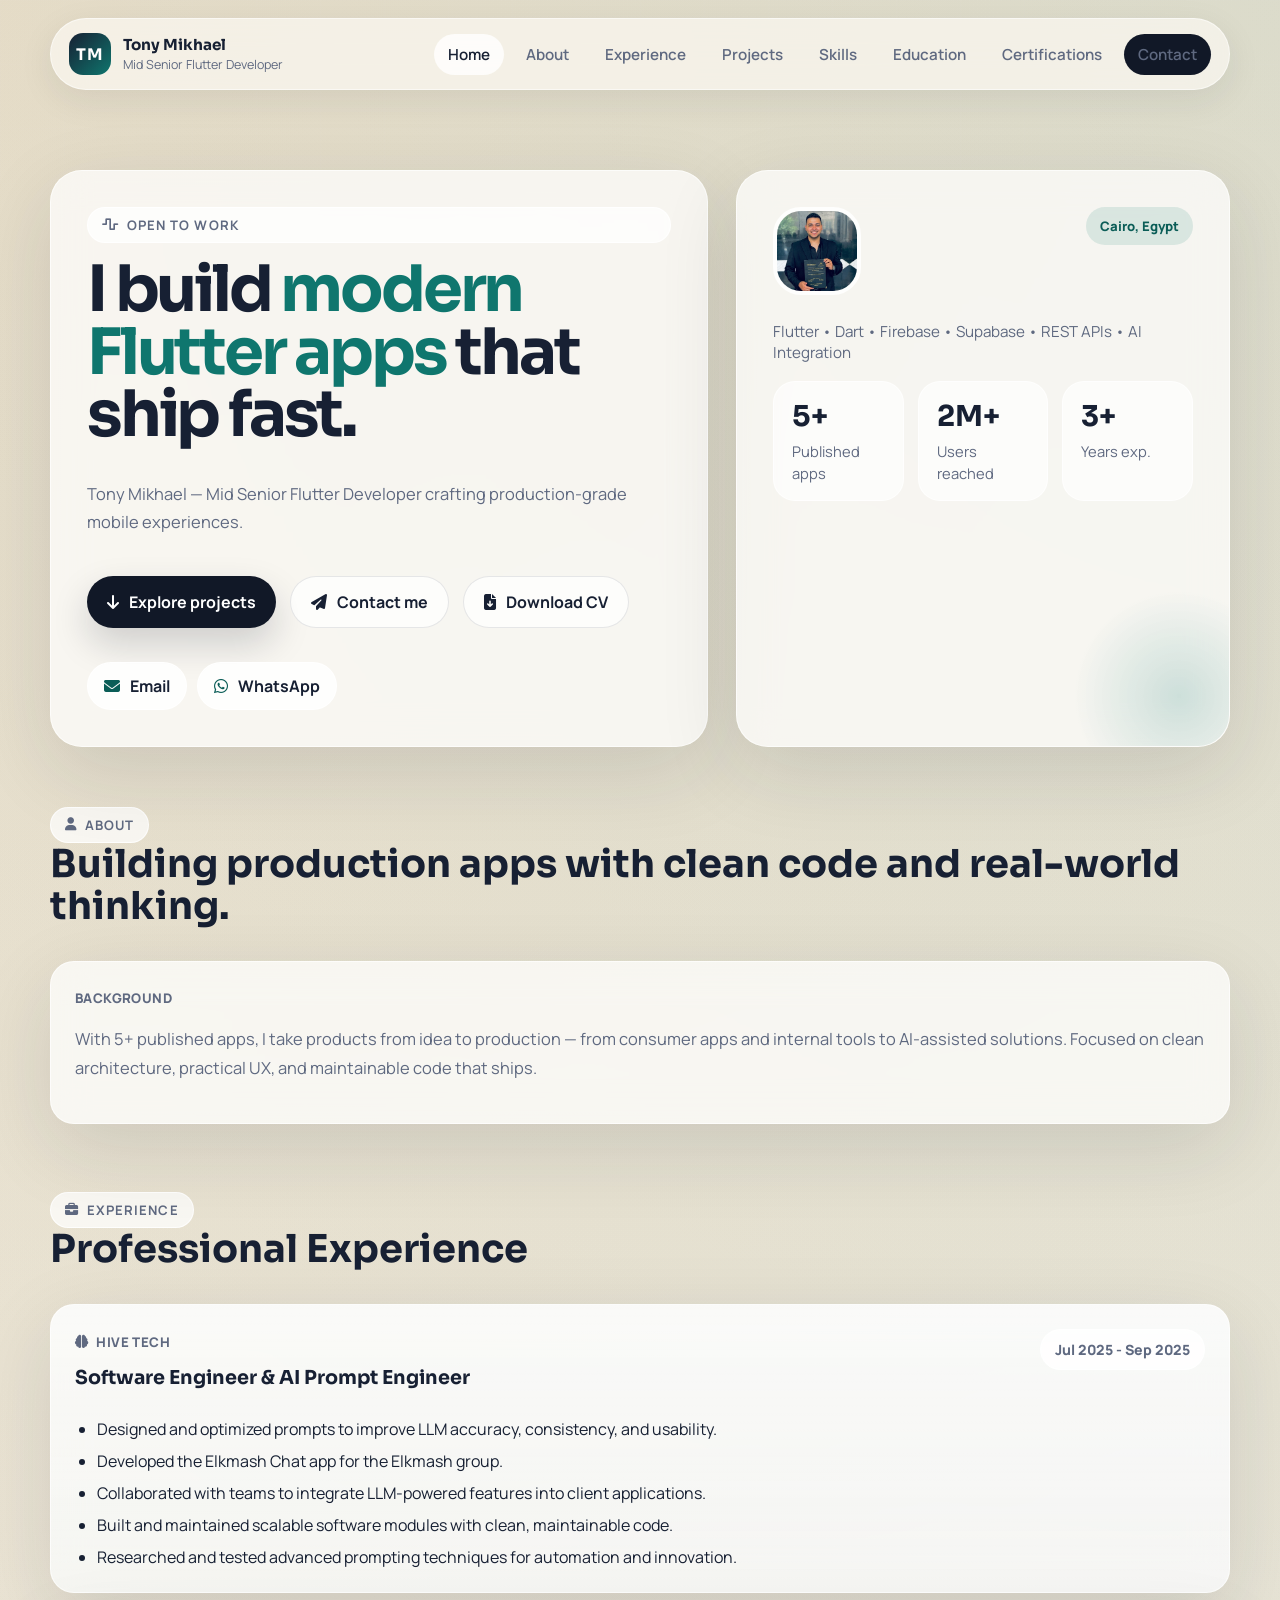
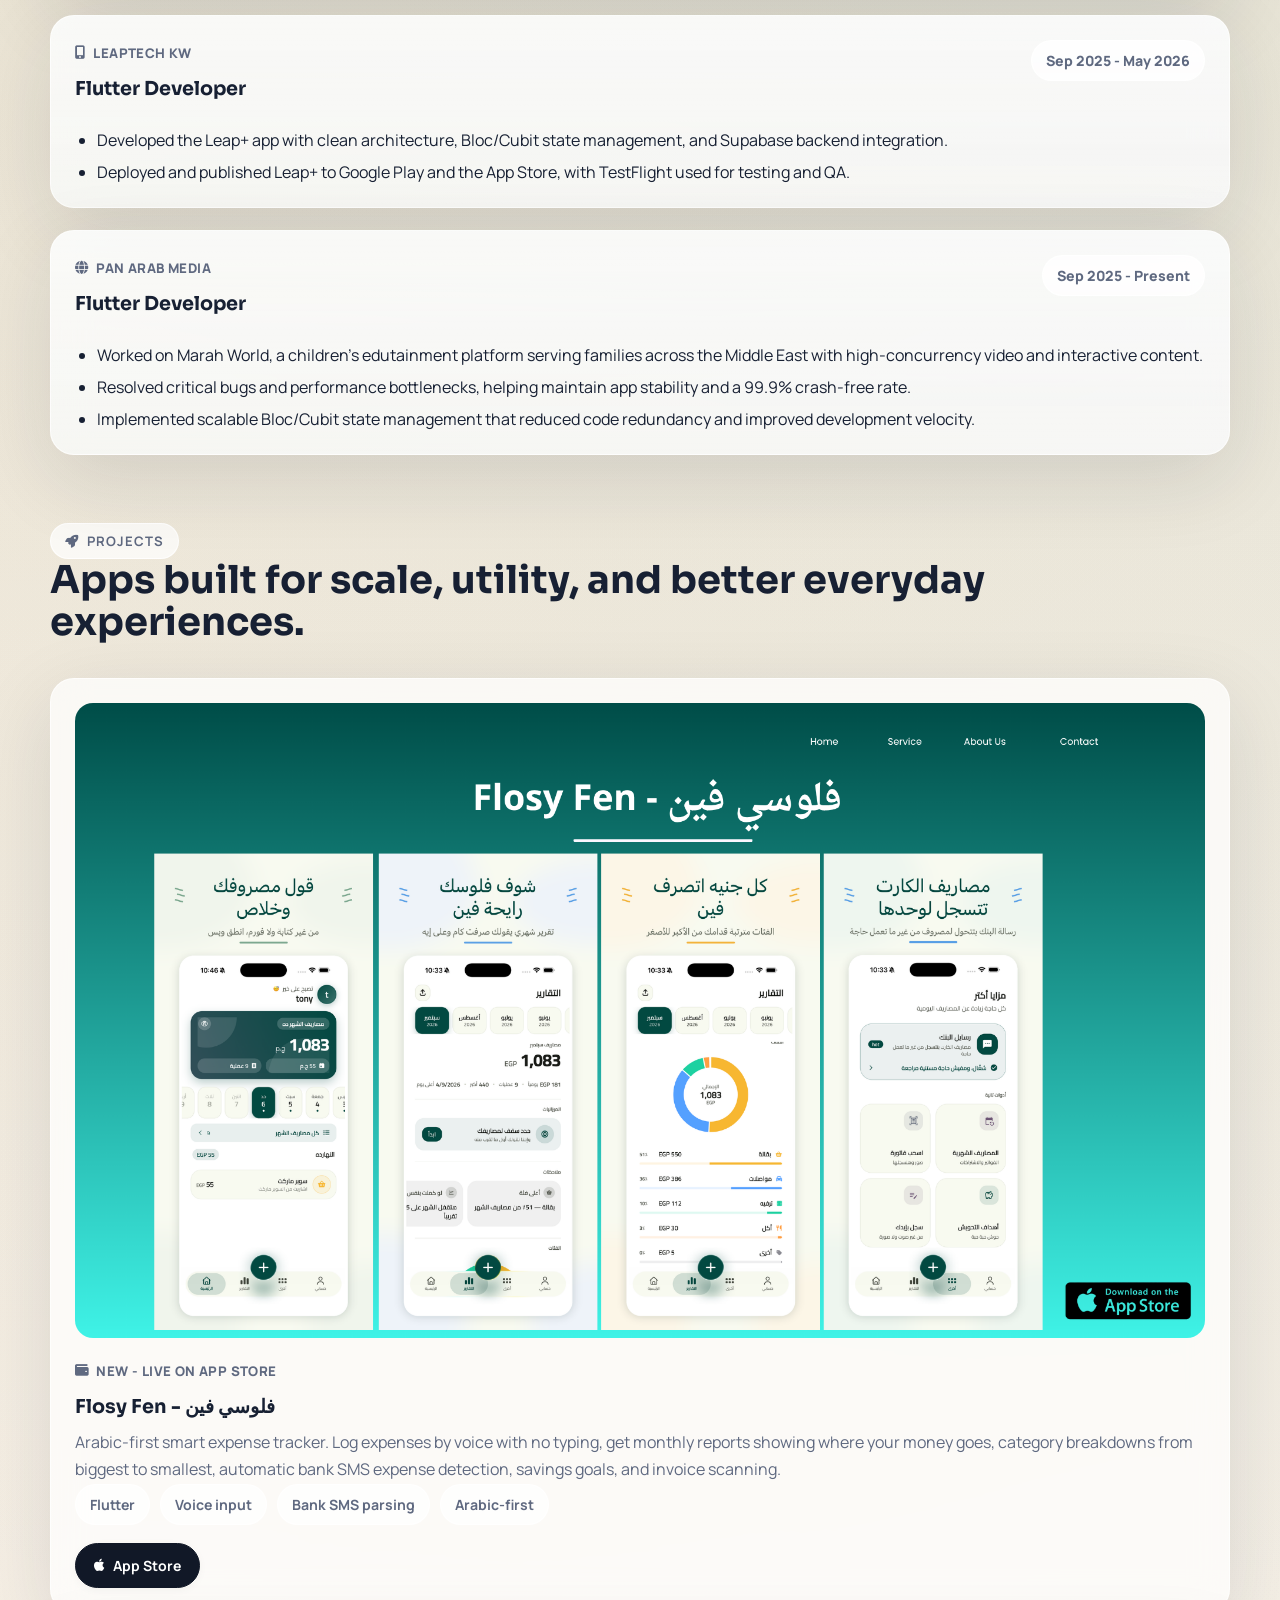
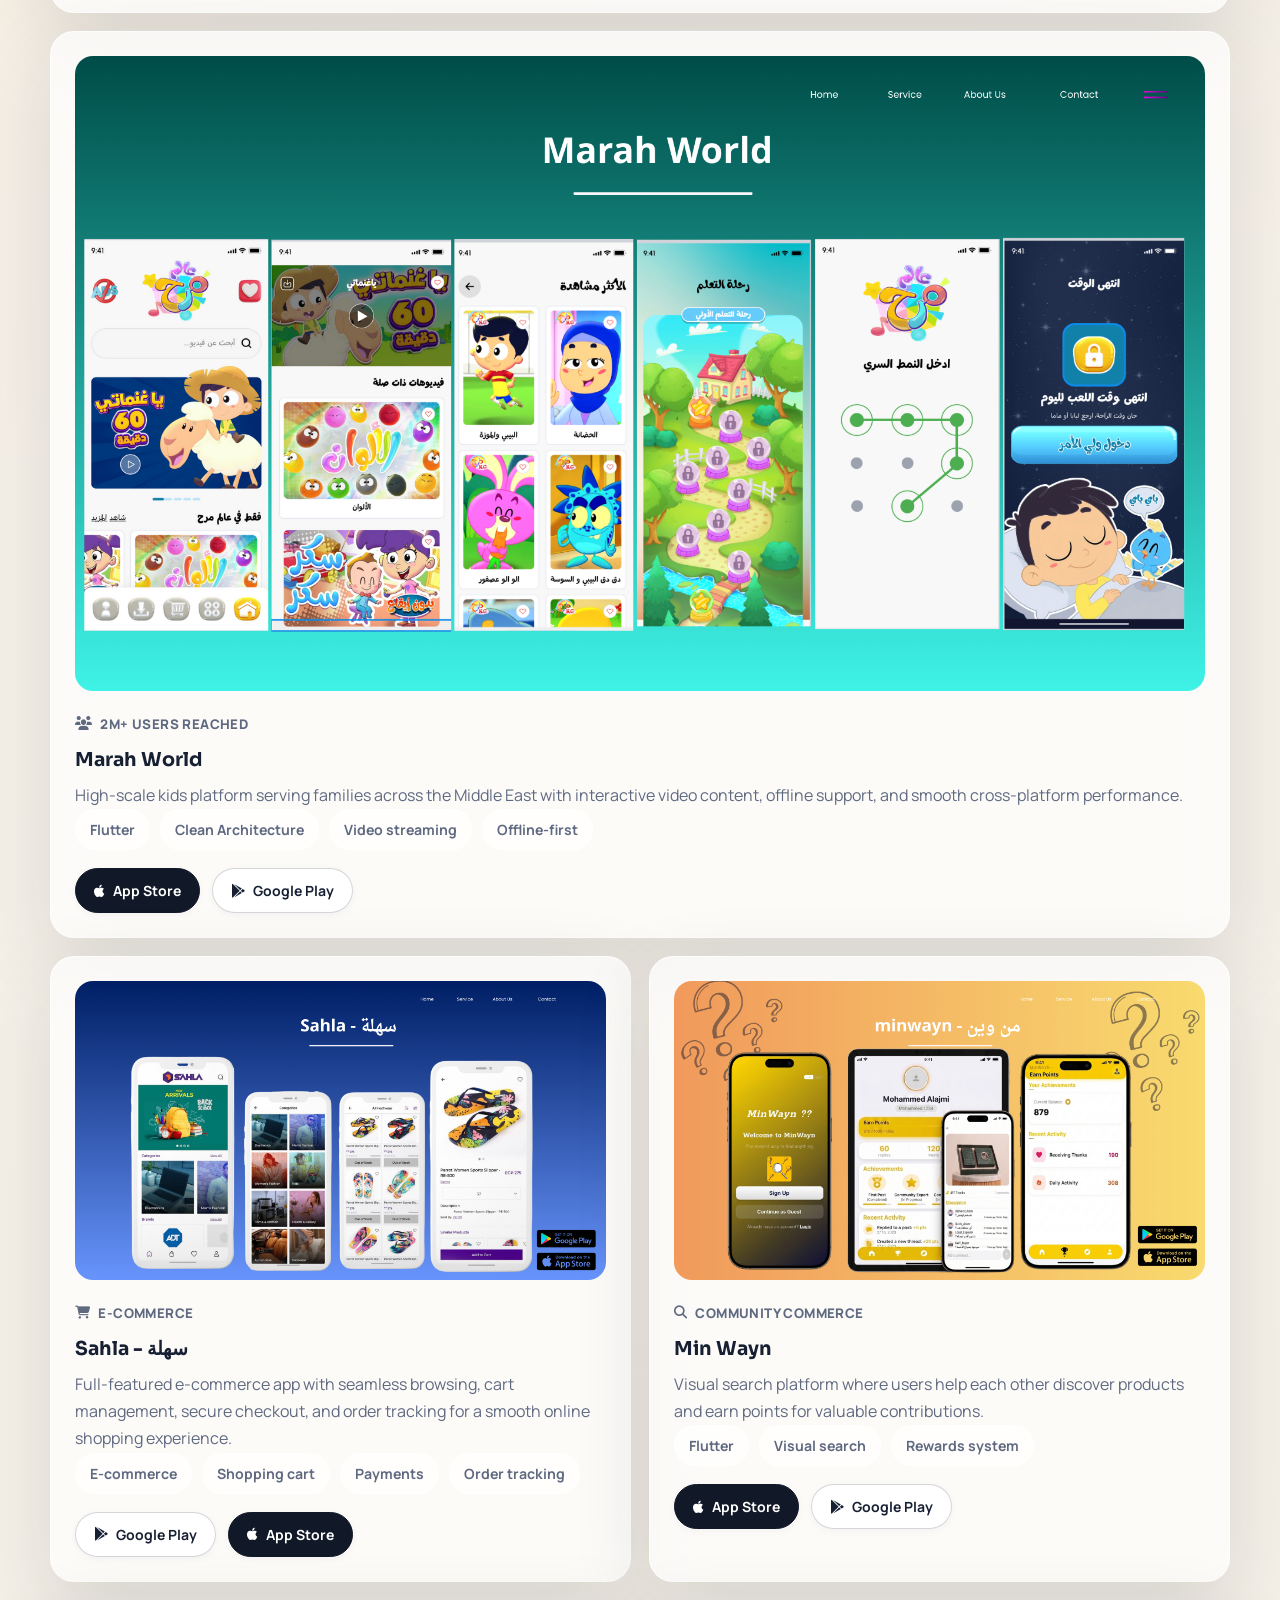
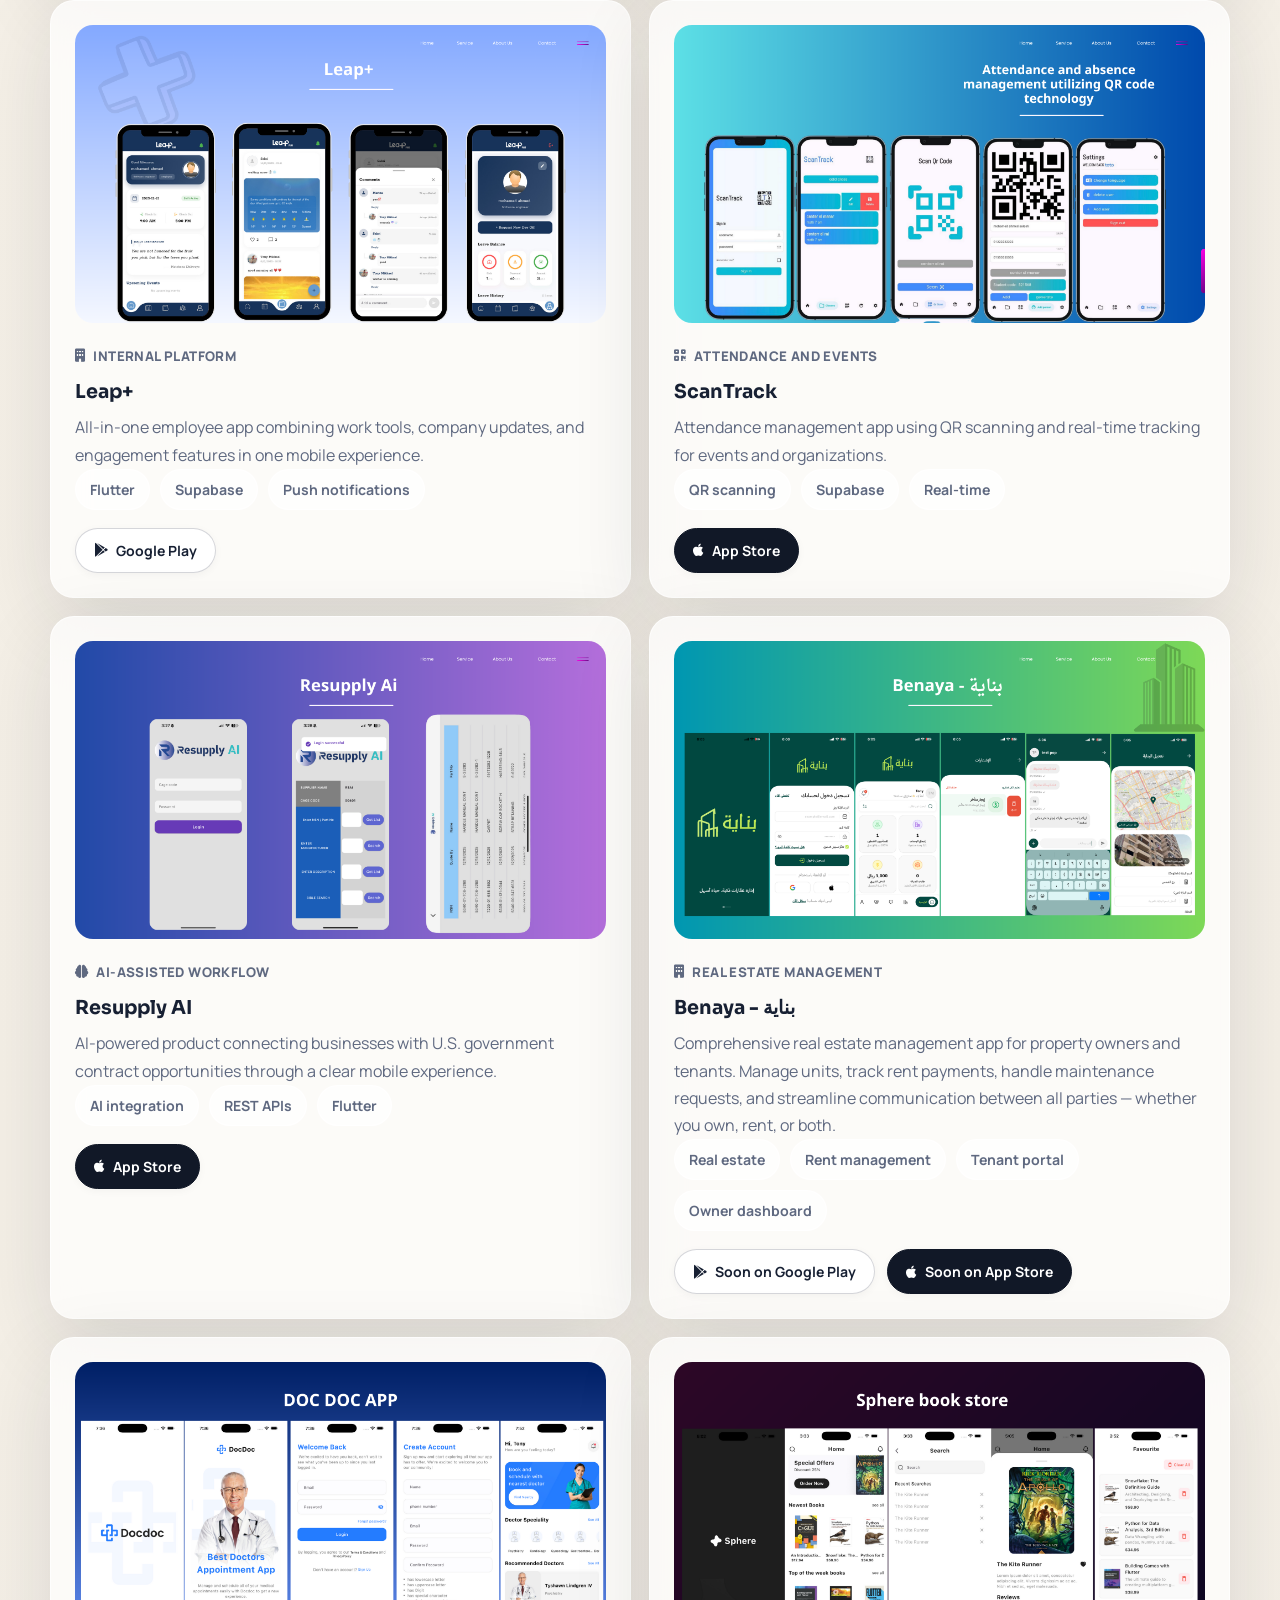
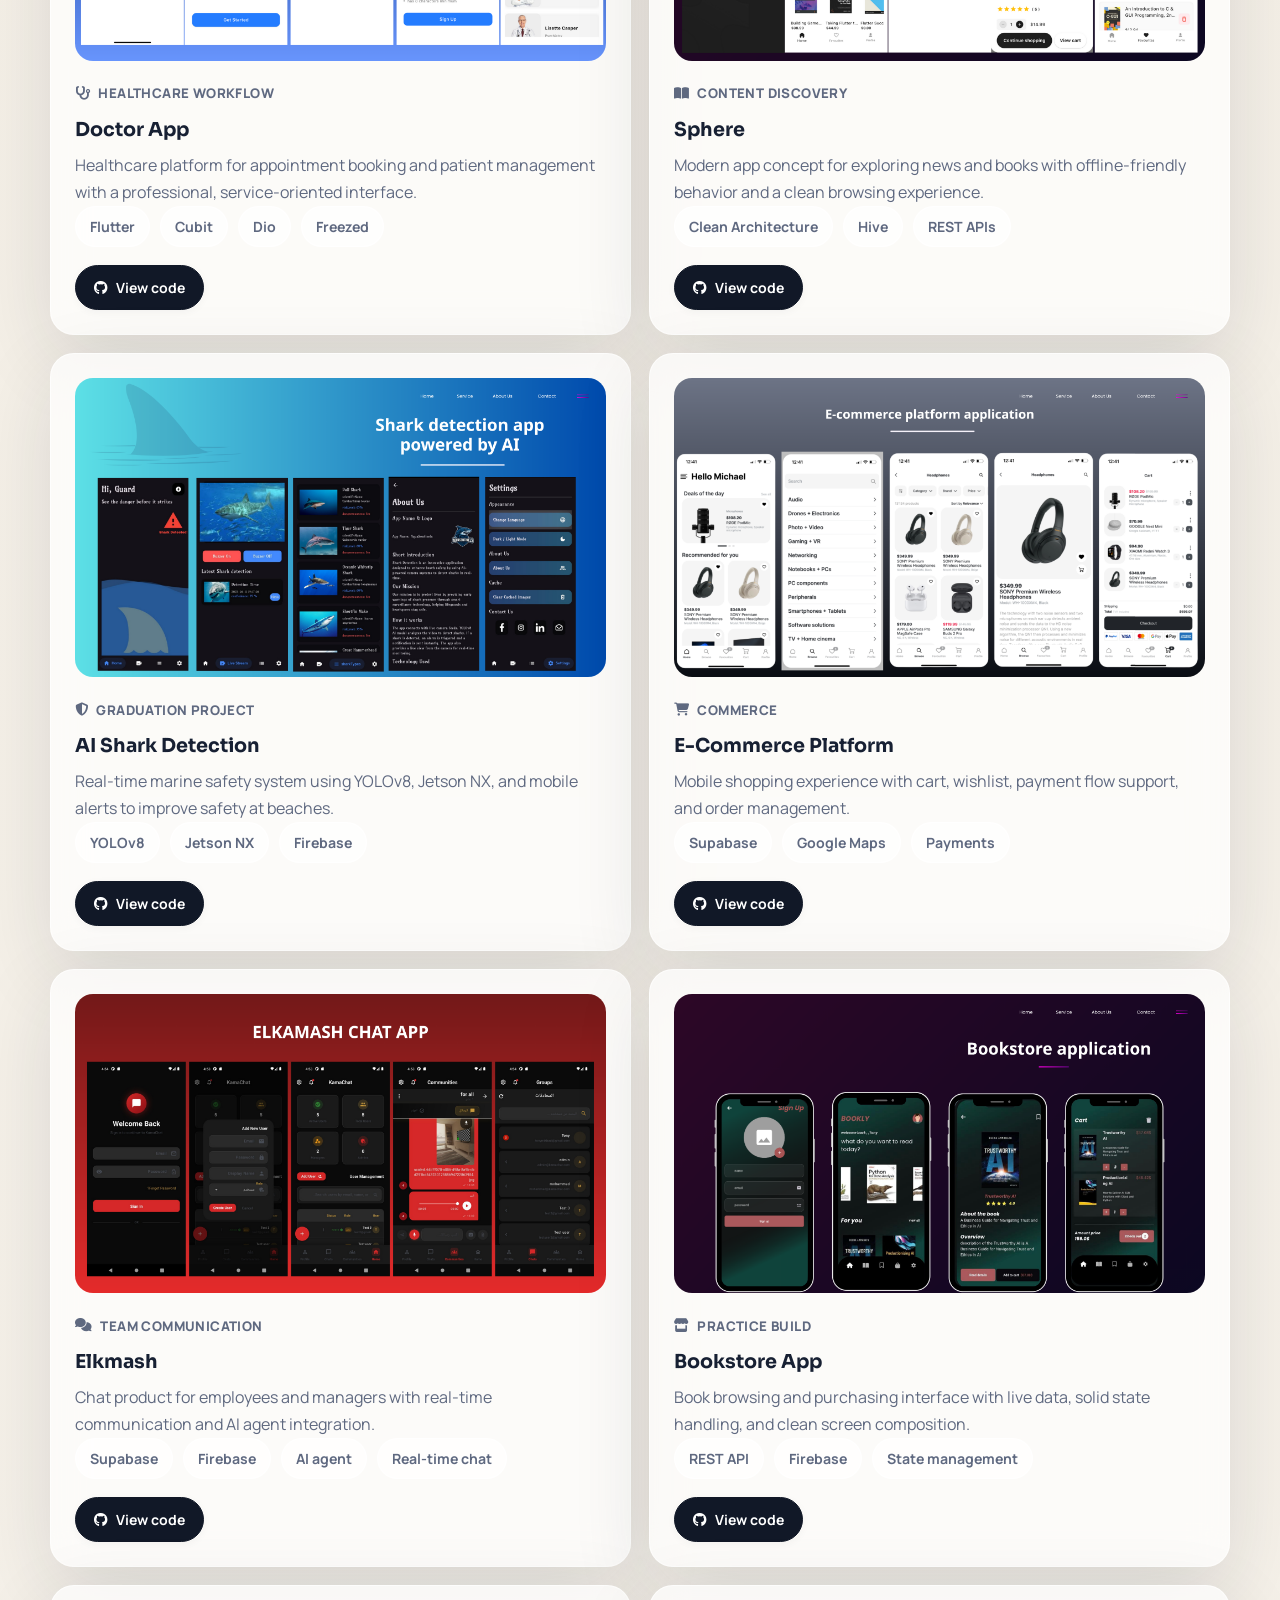
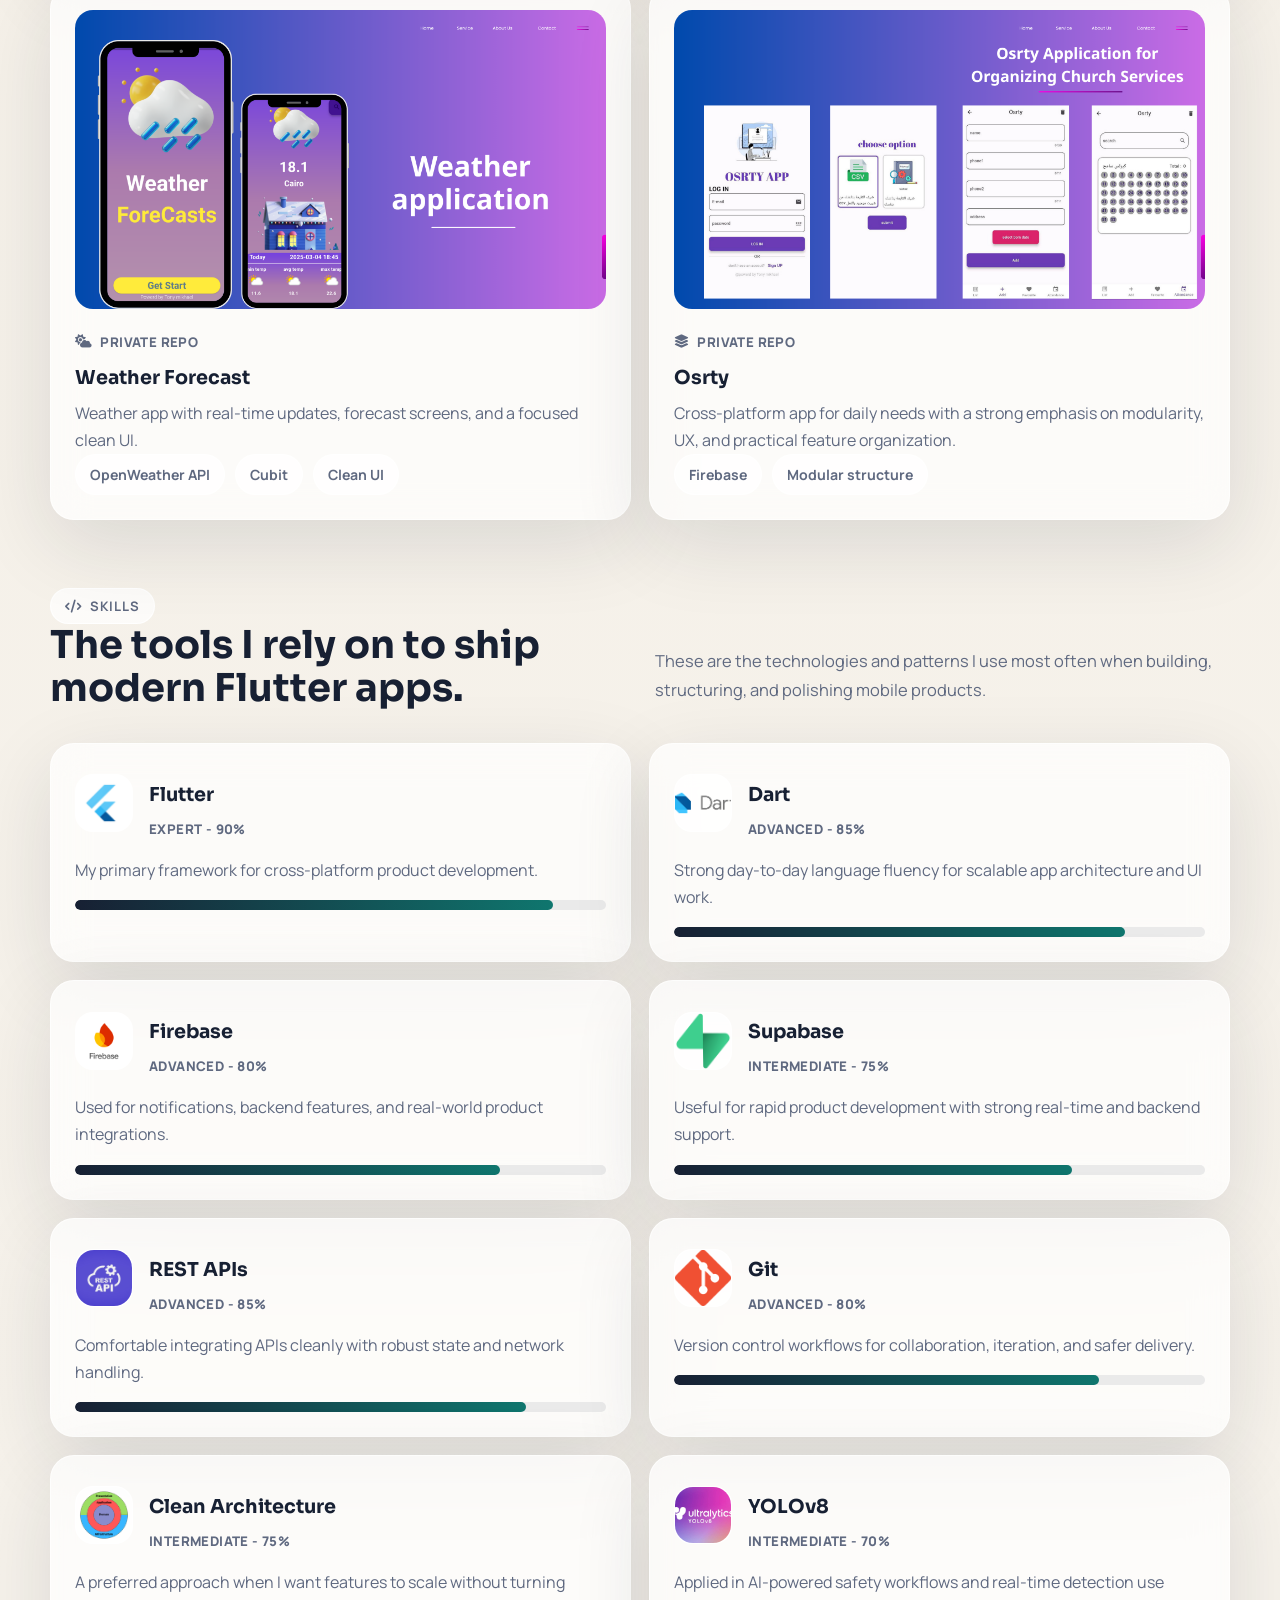
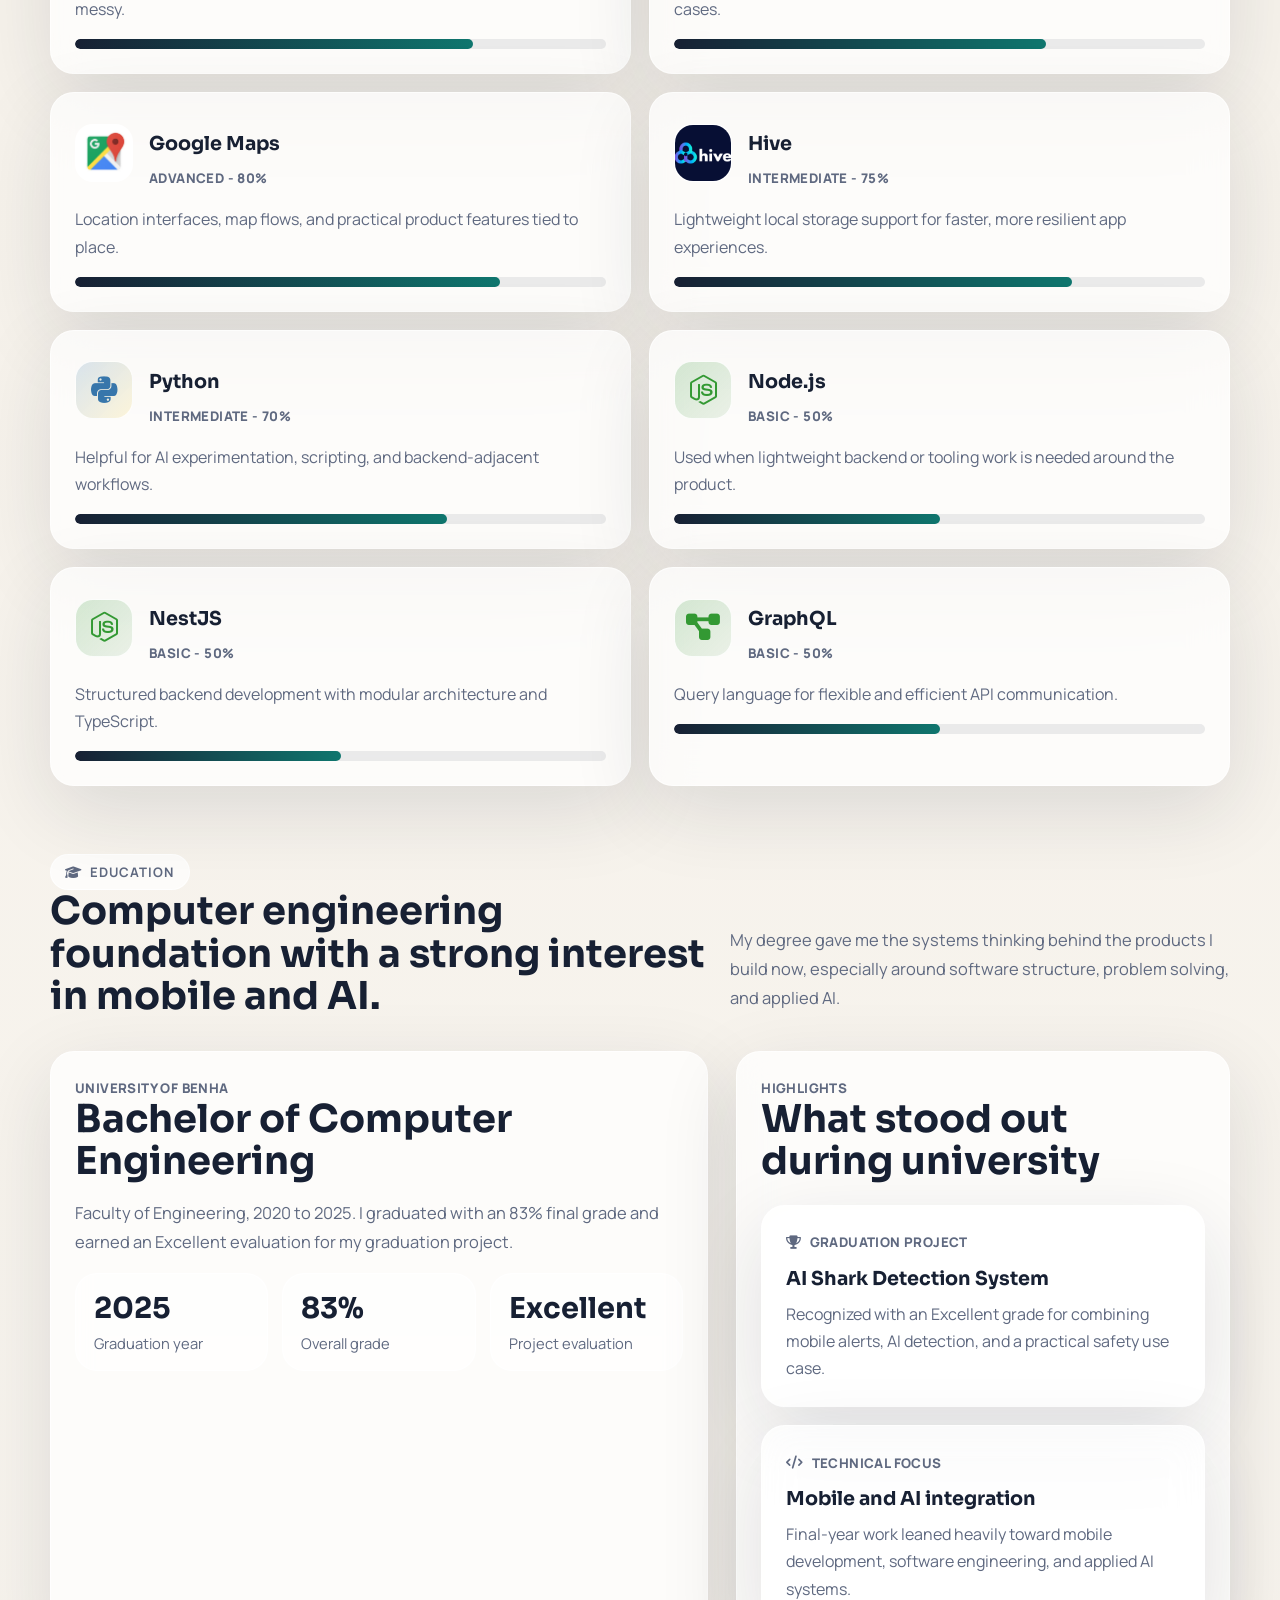
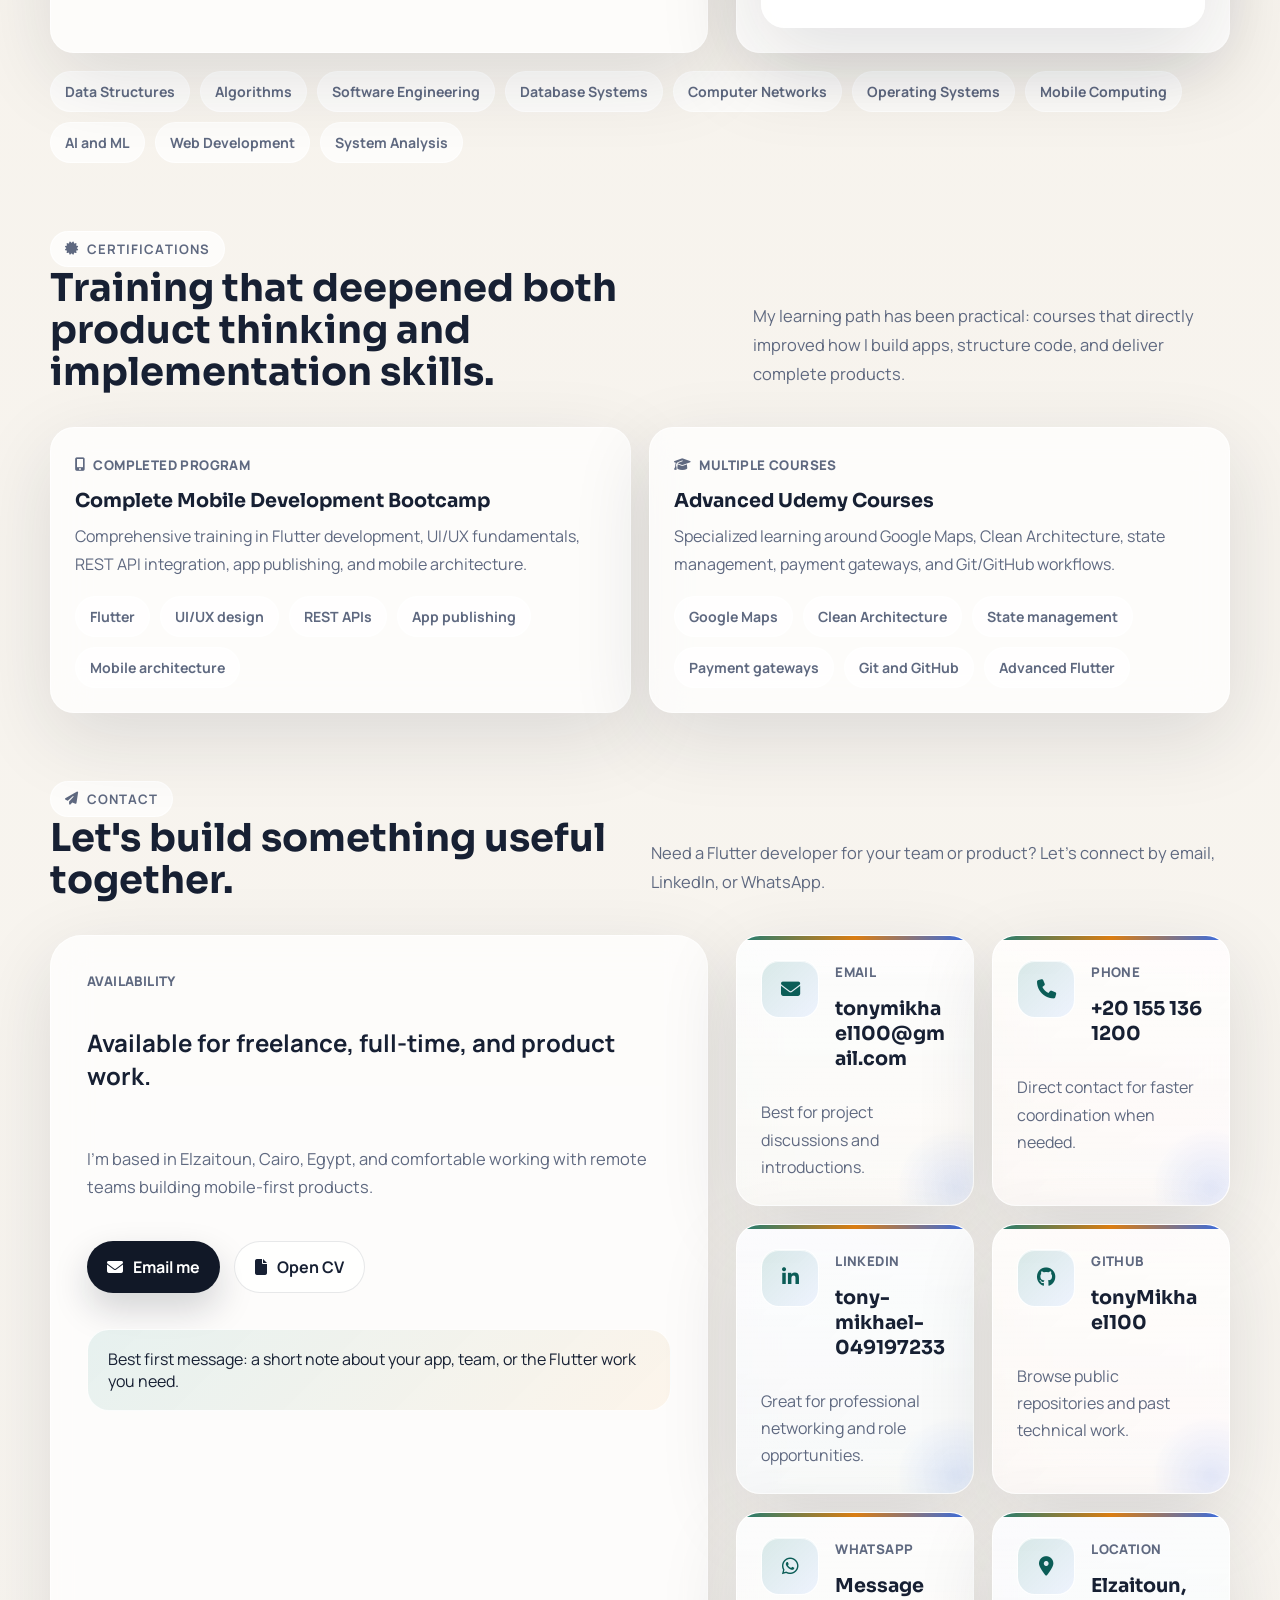
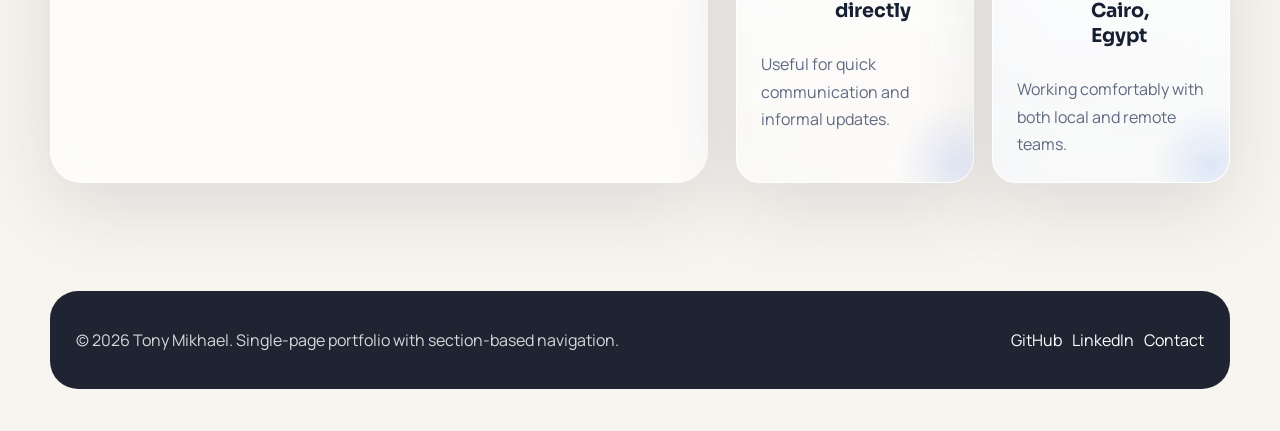
==== commit fa853dbb: "add flosy fen , fix the cv issue" ====
--- a/index.html
+++ b/index.html
@@ -53,8 +53,7 @@
           <div class="button-row">
             <a href="#projects" class="button"><i class="fas fa-arrow-down"></i> Explore projects</a>
             <a href="#contact" class="ghost-button"><i class="fas fa-paper-plane"></i> Contact me</a>
-            <a href="assets/Tony_mikhael_Cv_Aug2026.pdf" class="ghost-button" download><i
-                class="fas fa-file-arrow-down"></i> Download CV</a>
+            <a href="assets/cv.pdf" class="ghost-button" download><i class="fas fa-file-arrow-down"></i> Download CV</a>
           </div>
 
           <div class="hero-contact-actions" style="display:flex;gap:10px;margin-top:18px">
@@ -190,6 +189,25 @@
         </div>
 
         <div class="projects-grid">
+          <article class="project-card featured">
+            <div class="project-visual"><img src="assets/flosy_fen_app.png" alt="Flosy Fen - فلوسي فين"></div>
+            <span class="project-meta"><i class="fas fa-wallet"></i> New - Live on App Store</span>
+            <h3>Flosy Fen - فلوسي فين</h3>
+            <p>Arabic-first smart expense tracker. Log expenses by voice with no typing, get monthly reports showing
+              where your money goes, category breakdowns from biggest to smallest, automatic bank SMS expense
+              detection, savings goals, and invoice scanning.</p>
+            <div class="project-tags">
+              <span>Flutter</span>
+              <span>Voice input</span>
+              <span>Bank SMS parsing</span>
+              <span>Arabic-first</span>
+            </div>
+            <div class="project-links">
+              <a href="https://apps.apple.com/app/id6809221415" target="_blank" rel="noreferrer" class="app-store"><i
+                  class="fab fa-apple"></i> App Store</a>
+            </div>
+          </article>
+
           <article class="project-card featured">
             <div class="project-visual"><img src="assets/marah_world.png" alt="Marah World"></div>
             <span class="project-meta"><i class="fas fa-users"></i> 2M+ users reached</span>
